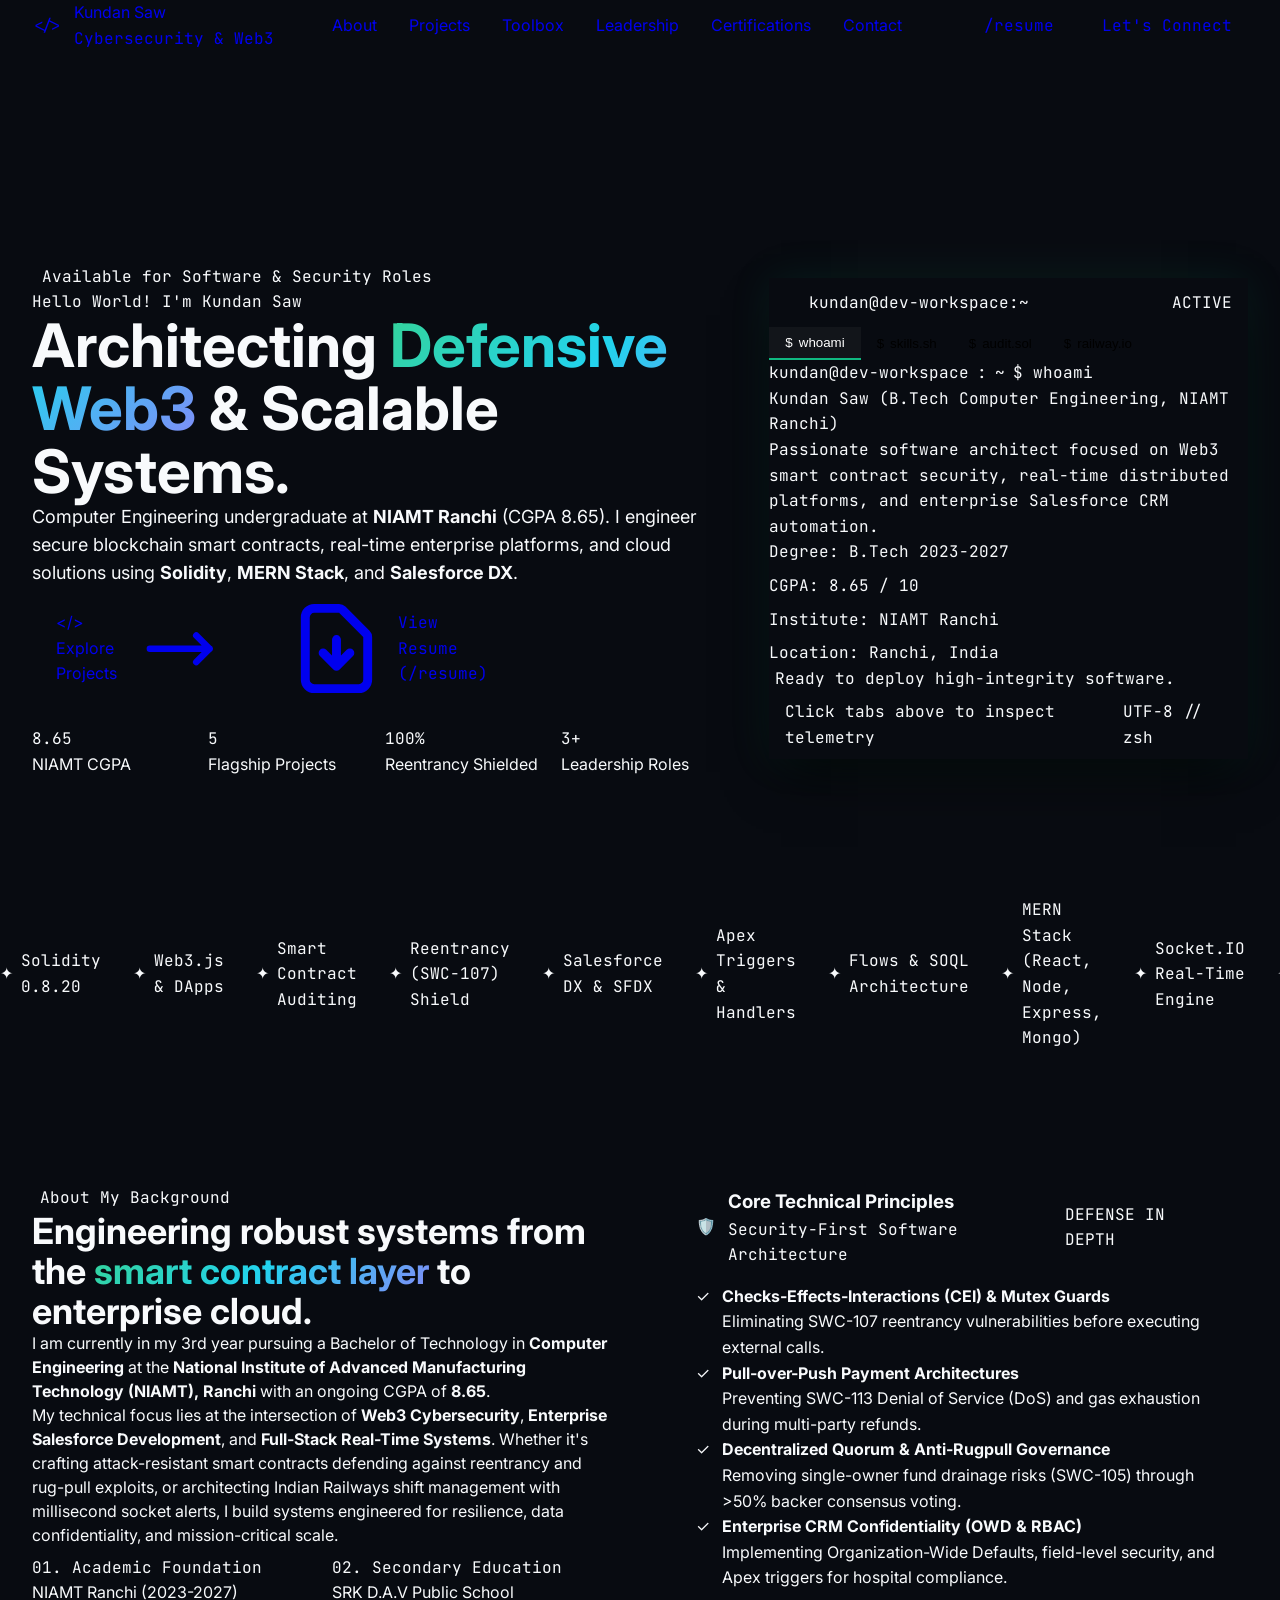
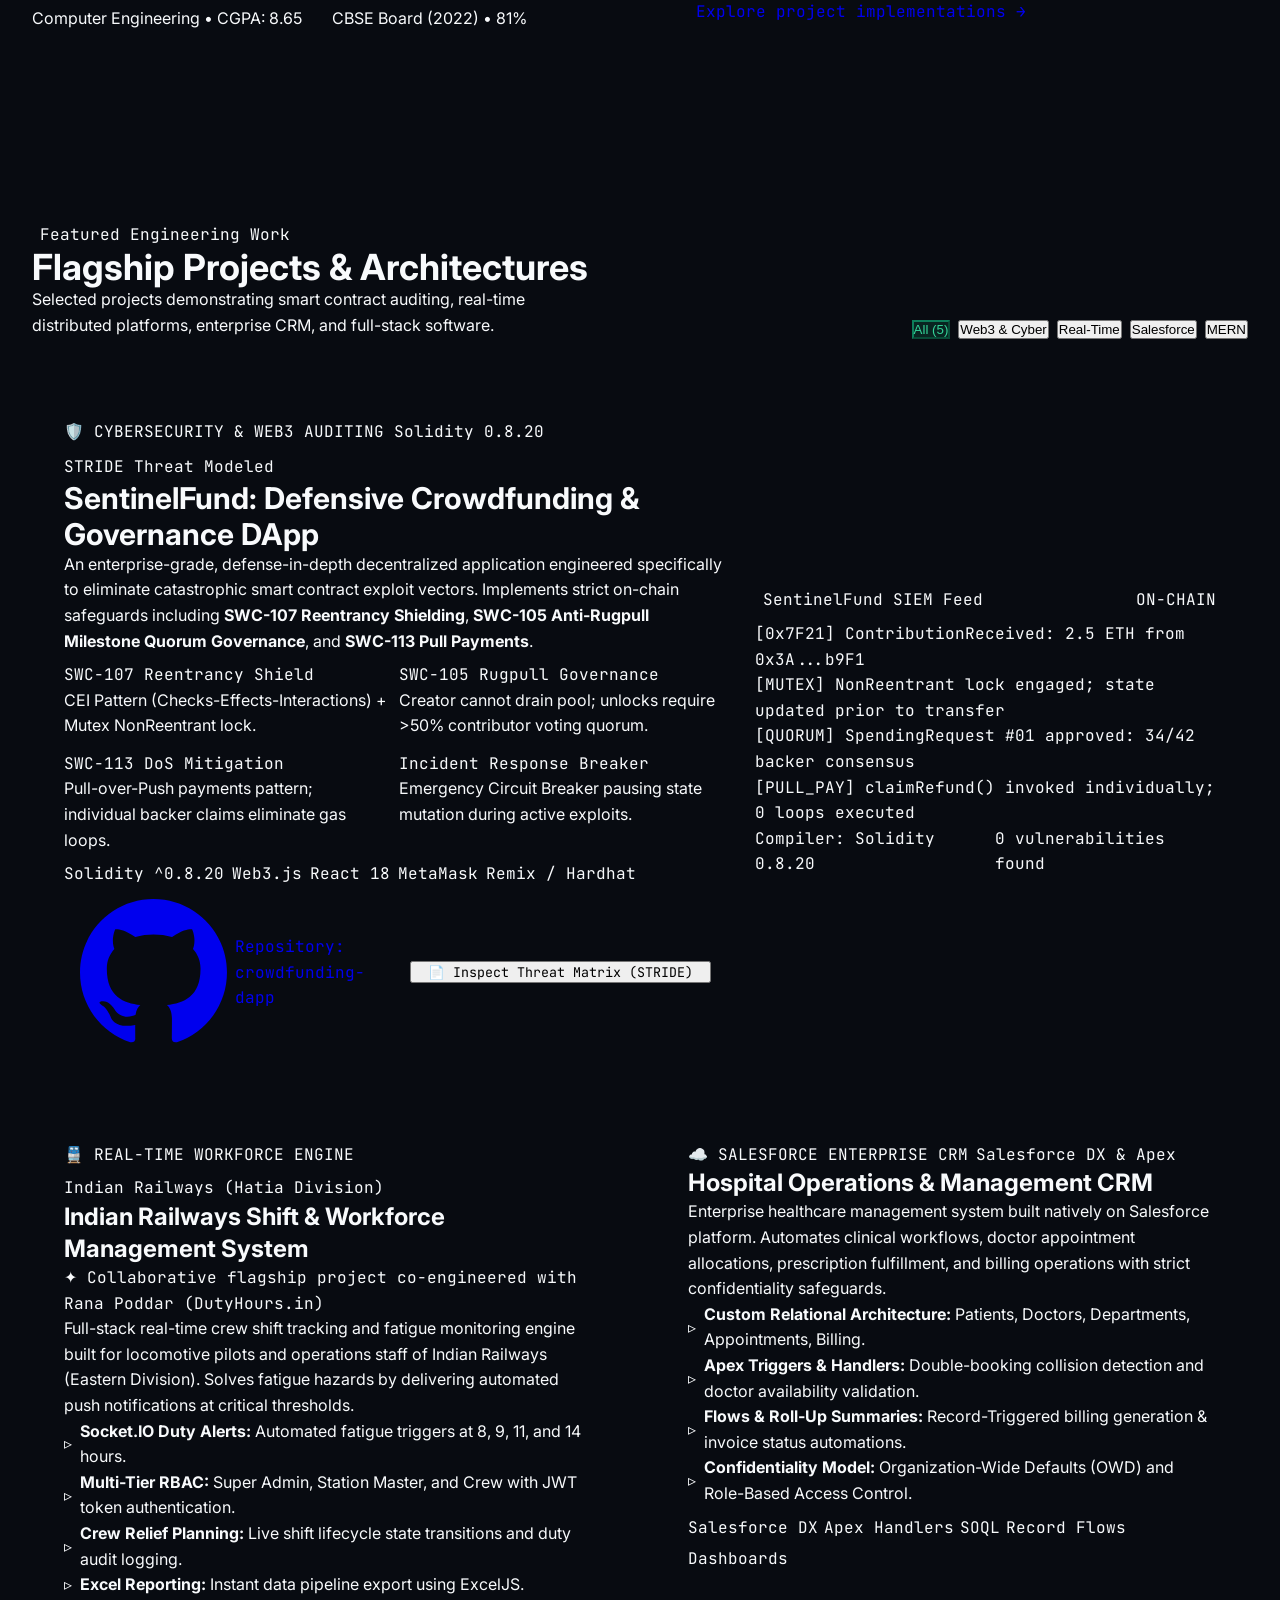
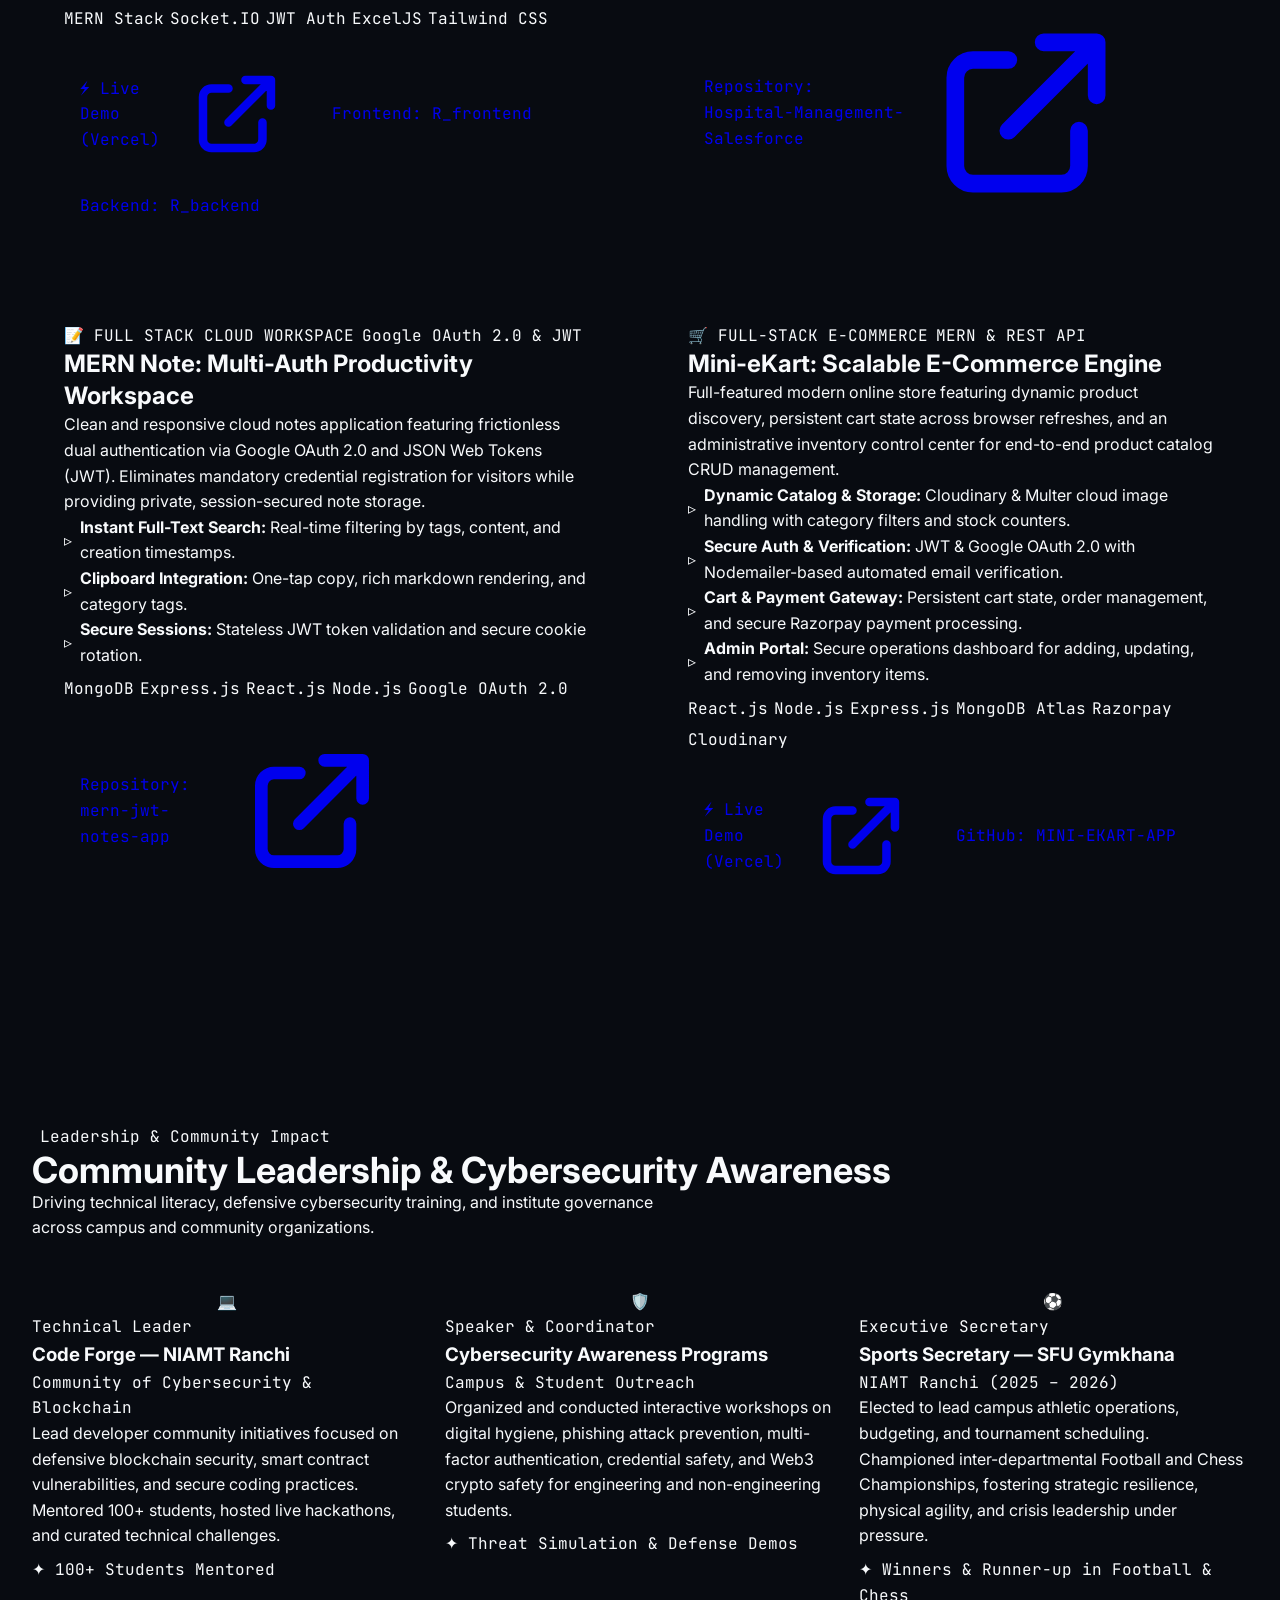
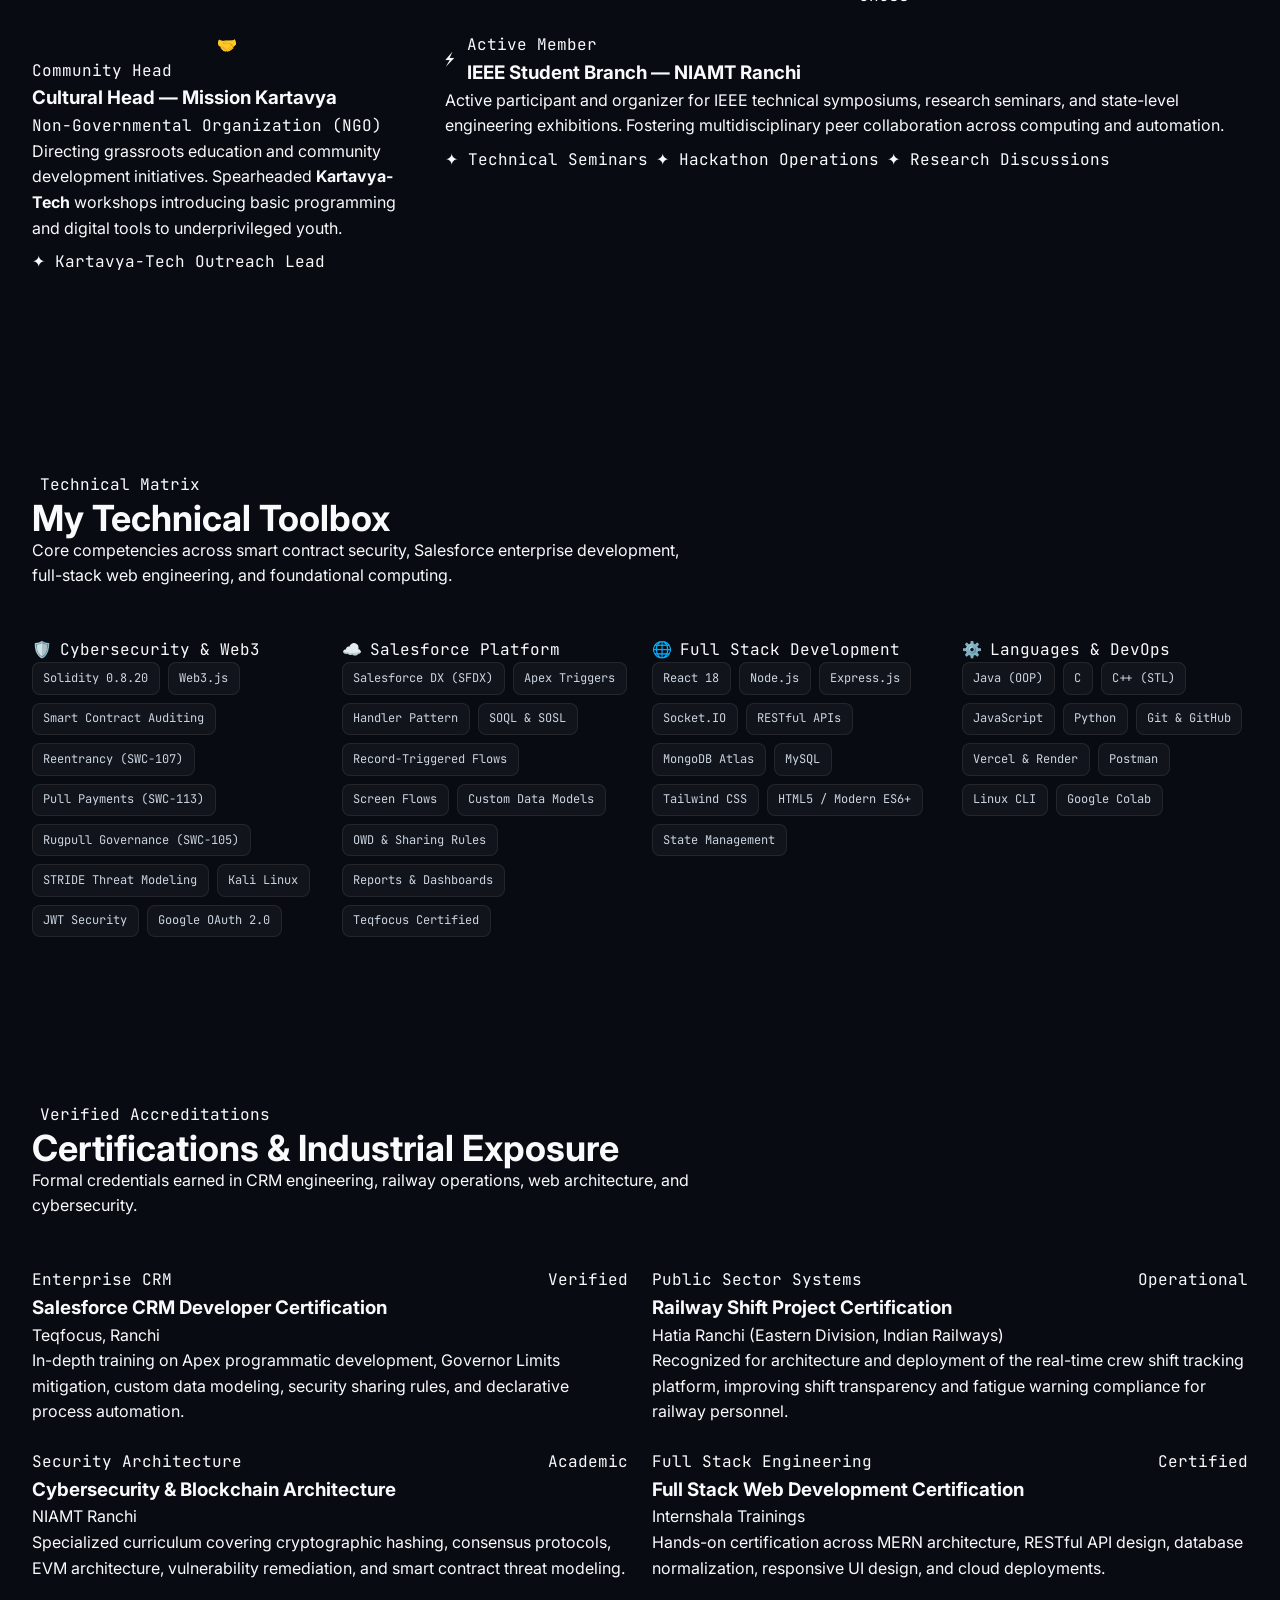
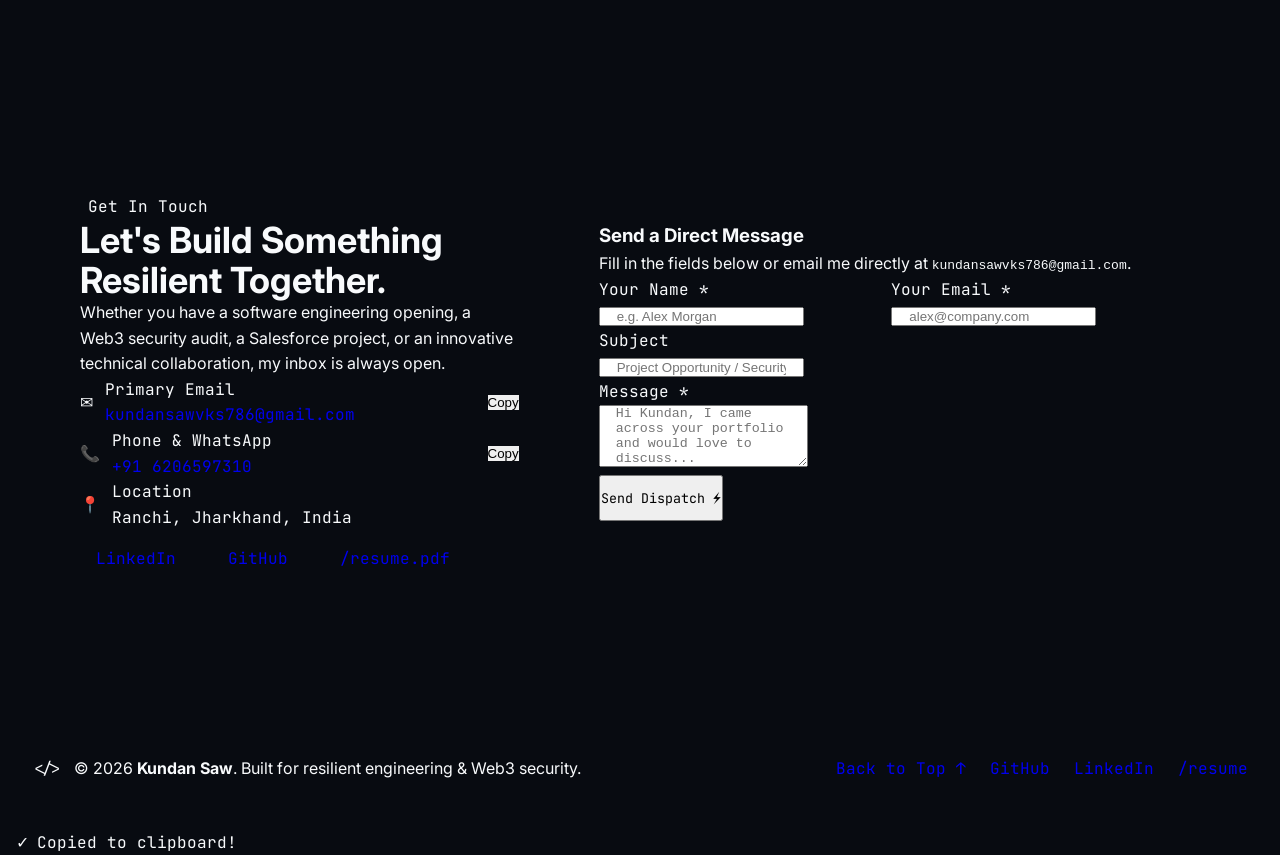
==== index.html @ 0ac5e965 "Initial commit: Kundan Saw Developer Portfolio with Web3, Salesforce, MERN, and CNAME for kundansaw." ====
<!DOCTYPE html>
<html lang="en" class="scroll-smooth">
<head>
  <meta charset="UTF-8">
  <meta name="viewport" content="width=device-width, initial-scale=1.0">
  <title>Kundan Saw | Cybersecurity & Web3 Developer • Full-Stack • Salesforce</title>
  
  <!-- SEO & LinkedIn OpenGraph Metadata -->
  <meta name="description" content="Portfolio of Kundan Saw: Computer Engineering student at NIAMT Ranchi, specializing in Web3 Smart Contract Security (SentinelFund), Real-Time Systems (Railway Shift Management), Salesforce CRM, and MERN Full Stack.">
  <meta name="keywords" content="Kundan Saw, Cybersecurity, Web3 Developer, Solidity, Smart Contract Audit, Salesforce Developer, Apex, MERN Stack, Railway Shift Management, NIAMT Ranchi">
  <meta name="author" content="Kundan Saw">
  
  <meta property="og:type" content="website">
  <meta property="og:url" content="https://kundansaw.me/">
  <link rel="canonical" href="https://kundansaw.me/">
  <meta property="og:title" content="Kundan Saw | Cybersecurity & Web3 Developer • Full-Stack • Salesforce">
  <meta property="og:description" content="Explore flagship projects: SentinelFund (Defensive Web3 Crowdfunding), Indian Railways Shift Management (DutyHours), and Salesforce Hospital Operations CRM.">
  <meta property="og:image" content="https://raw.githubusercontent.com/Kundan62065/Kundan62065/main/preview-banner.png">
  
  <meta name="twitter:card" content="summary_large_image">
  <meta name="twitter:title" content="Kundan Saw | Portfolio">
  <meta name="twitter:description" content="Full-Stack Developer, Cybersecurity Enthusiast, and Salesforce Platform Builder.">

  <!-- Favicon -->
  <link rel="icon" href="data:image/svg+xml,<svg xmlns=%22http://www.w3.org/2000/svg%22 viewBox=%220%22%20%22100%22%20%22100%22><text y=%22.9em%22 font-size=%2290%22>⚡</text></svg>">

  <!-- Google Fonts: Inter & JetBrains Mono -->
  <link rel="preconnect" href="https://fonts.googleapis.com">
  <link rel="preconnect" href="https://fonts.gstatic.com" crossorigin>
  <link href="https://fonts.googleapis.com/css2?family=Inter:wght@300;400;500;600;700;800&family=JetBrains+Mono:wght@400;500;600;700&display=swap" rel="stylesheet">

  <link rel="stylesheet" href="styles.css">
</head>
<body class="bg-[#080b11] text-slate-200 antialiased selection:bg-emerald-500/30 selection:text-emerald-300">

  <!-- Ambient Glow Gradients -->
  <div class="fixed inset-0 pointer-events-none z-0 overflow-hidden">
    <div class="absolute -top-40 -left-40 w-96 h-96 bg-emerald-600/15 rounded-full blur-3xl"></div>
    <div class="absolute top-1/3 -right-40 w-[30rem] h-[30rem] bg-indigo-600/10 rounded-full blur-3xl"></div>
    <div class="absolute -bottom-40 left-1/3 w-96 h-96 bg-cyan-600/10 rounded-full blur-3xl"></div>
  </div>

  <!-- Global Header Navigation -->
  <header class="fixed top-0 left-0 right-0 z-50 backdrop-blur-xl bg-[#080b11]/80 border-b border-white/5 transition-all duration-300" id="mainHeader">
    <div class="max-w-7xl mx-auto px-4 sm:px-6 lg:px-8 h-20 flex items-center justify-between">
      
      <!-- Logo -->
      <a href="#hero" class="group flex items-center gap-3">
        <span class="w-10 h-10 rounded-xl bg-gradient-to-br from-emerald-500/20 to-cyan-500/10 border border-emerald-500/30 flex items-center justify-center font-mono font-bold text-emerald-400 group-hover:border-emerald-400 group-hover:scale-105 transition-all">
          &lt;/&gt;
        </span>
        <div class="flex flex-col">
          <span class="font-bold text-lg tracking-tight text-white group-hover:text-emerald-400 transition-colors">
            Kundan Saw
          </span>
          <span class="font-mono text-[10px] text-emerald-400/80 tracking-wider uppercase">
            Cybersecurity & Web3
          </span>
        </div>
      </a>

      <!-- Desktop Navigation Links -->
      <nav class="hidden md:flex items-center gap-8 text-sm font-medium text-slate-300">
        <a href="#about" class="hover:text-emerald-400 transition-colors">About</a>
        <a href="#projects" class="hover:text-emerald-400 transition-colors">Projects</a>
        <a href="#skills" class="hover:text-emerald-400 transition-colors">Toolbox</a>
        <a href="#leadership" class="hover:text-emerald-400 transition-colors">Leadership</a>
        <a href="#experience" class="hover:text-emerald-400 transition-colors">Certifications</a>
        <a href="#contact" class="hover:text-emerald-400 transition-colors">Contact</a>
      </nav>

      <!-- Header Actions -->
      <div class="hidden md:flex items-center gap-4">
        <a href="resume.pdf" target="_blank" class="px-4 py-2 text-xs font-mono font-semibold rounded-lg border border-slate-700 bg-slate-900/60 hover:bg-slate-800 hover:border-slate-600 text-slate-200 flex items-center gap-2 transition-all">
          <svg class="w-4 h-4 text-emerald-400" fill="none" stroke="currentColor" viewBox="0 0 24 24">
            <path stroke-linecap="round" stroke-linejoin="round" stroke-width="2" d="M12 10v6m0 0l-3-3m3 3l3-3m2 8H7a2 2 0 01-2-2V5a2 2 0 012-2h5.586a1 1 0 01.707.293l5.414 5.414a1 1 0 01.293.707V19a2 2 0 01-2 2z"></path>
          </svg>
          /resume
        </a>
        <a href="#contact" class="px-4 py-2 text-xs font-semibold rounded-lg bg-gradient-to-r from-emerald-500 to-teal-500 hover:from-emerald-400 hover:to-teal-400 text-slate-950 font-mono tracking-wide shadow-lg shadow-emerald-500/20 transition-all hover:scale-105">
          Let's Connect
        </a>
      </div>

      <!-- Mobile Menu Button -->
      <button id="mobileMenuBtn" class="md:hidden p-2 rounded-lg bg-slate-900 border border-slate-800 text-slate-300 hover:text-white" aria-label="Toggle Navigation">
        <svg class="w-6 h-6" fill="none" stroke="currentColor" viewBox="0 0 24 24">
          <path stroke-linecap="round" stroke-linejoin="round" stroke-width="2" d="M4 6h16M4 12h16M4 18h16"></path>
        </svg>
      </button>

    </div>

    <!-- Mobile Drawer -->
    <div id="mobileDrawer" class="hidden md:hidden px-4 pt-2 pb-6 bg-[#0c101a] border-b border-white/10 space-y-3">
      <a href="#about" class="block py-2 text-sm text-slate-300 hover:text-emerald-400">About</a>
      <a href="#projects" class="block py-2 text-sm text-slate-300 hover:text-emerald-400">Projects</a>
      <a href="#skills" class="block py-2 text-sm text-slate-300 hover:text-emerald-400">Toolbox</a>
      <a href="#leadership" class="block py-2 text-sm text-slate-300 hover:text-emerald-400">Leadership & Awareness</a>
      <a href="#experience" class="block py-2 text-sm text-slate-300 hover:text-emerald-400">Certifications</a>
      <a href="#contact" class="block py-2 text-sm text-slate-300 hover:text-emerald-400">Contact</a>
      <div class="pt-4 flex flex-col gap-2">
        <a href="resume.pdf" target="_blank" class="w-full text-center py-2 text-xs font-mono font-semibold rounded-lg border border-slate-700 bg-slate-900 text-emerald-400">
          View /resume
        </a>
        <a href="#contact" class="w-full text-center py-2 text-xs font-semibold rounded-lg bg-emerald-500 text-slate-950">
          Let's Connect
        </a>
      </div>
    </div>
  </header>

  <main class="relative z-10 pt-28">

    <!-- HERO SECTION -->
    <section id="hero" class="max-w-7xl mx-auto px-4 sm:px-6 lg:px-8 py-16 lg:py-24">
      <div class="grid grid-cols-1 lg:grid-cols-12 gap-12 items-center">
        
        <!-- Left Content -->
        <div class="lg:col-span-7 space-y-6">
          
          <!-- Availability Badge -->
          <div class="inline-flex items-center gap-2.5 px-3.5 py-1.5 rounded-full bg-emerald-500/10 border border-emerald-500/20 text-emerald-400 text-xs font-mono tracking-wide">
            <span class="relative flex h-2 w-2">
              <span class="animate-ping absolute inline-flex h-full w-full rounded-full bg-emerald-400 opacity-75"></span>
              <span class="relative inline-flex rounded-full h-2 w-2 bg-emerald-500"></span>
            </span>
            Available for Software & Security Roles
          </div>

          <!-- Hero Headline -->
          <div class="space-y-2">
            <p class="font-mono text-sm sm:text-base text-slate-400">
              Hello World! I'm <span class="text-white font-semibold">Kundan Saw</span>
            </p>
            <h1 class="text-4xl sm:text-5xl lg:text-6xl font-extrabold tracking-tight text-white leading-tight">
              Architecting <span class="gradient-text">Defensive Web3</span> & Scalable Systems.
            </h1>
          </div>

          <!-- Bio Pitch -->
          <p class="text-base sm:text-lg text-slate-400 leading-relaxed max-w-2xl">
            Computer Engineering undergraduate at <strong class="text-slate-200">NIAMT Ranchi</strong> (CGPA 8.65). I engineer secure blockchain smart contracts, real-time enterprise platforms, and cloud solutions using <strong class="text-emerald-400">Solidity</strong>, <strong class="text-cyan-400">MERN Stack</strong>, and <strong class="text-indigo-400">Salesforce DX</strong>.
          </p>

          <!-- Primary CTA Buttons -->
          <div class="flex flex-wrap items-center gap-4 pt-2">
            <a href="#projects" class="px-6 py-3.5 rounded-xl bg-gradient-to-r from-emerald-500 via-teal-500 to-cyan-500 text-slate-950 font-bold text-sm tracking-wide shadow-lg shadow-emerald-500/25 hover:shadow-emerald-500/40 hover:scale-[1.02] transition-all flex items-center gap-2">
              <span>&lt;/&gt; Explore Projects</span>
              <svg class="w-4 h-4" fill="none" stroke="currentColor" viewBox="0 0 24 24"><path stroke-linecap="round" stroke-linejoin="round" stroke-width="2" d="M17 8l4 4m0 0l-4 4m4-4H3"></path></svg>
            </a>

            <a href="resume.pdf" target="_blank" class="px-6 py-3.5 rounded-xl border border-slate-700 bg-slate-900/80 hover:bg-slate-800 hover:border-slate-500 text-slate-200 font-mono text-sm tracking-wide transition-all flex items-center gap-2">
              <svg class="w-4 h-4 text-emerald-400" fill="none" stroke="currentColor" viewBox="0 0 24 24"><path stroke-linecap="round" stroke-linejoin="round" stroke-width="2" d="M12 10v6m0 0l-3-3m3 3l3-3m2 8H7a2 2 0 01-2-2V5a2 2 0 012-2h5.586a1 1 0 01.707.293l5.414 5.414a1 1 0 01.293.707V19a2 2 0 01-2 2z"></path></svg>
              View Resume (/resume)
            </a>

            <a href="https://github.com/Kundan62065" target="_blank" rel="noopener noreferrer" class="p-3.5 rounded-xl border border-slate-800 bg-slate-900/60 hover:border-slate-600 text-slate-300 hover:text-white transition-all" aria-label="GitHub Profile">
              <svg class="w-5 h-5 fill-current" viewBox="0 0 24 24"><path d="M12 0C5.37 0 0 5.37 0 12c0 5.31 3.435 9.795 8.205 11.385.6.105.825-.255.825-.57 0-.285-.015-1.23-.015-2.235-3.015.555-3.795-.735-4.035-1.41-.135-.345-.72-1.41-1.23-1.695-.42-.225-1.02-.78-.015-.795.945-.015 1.62.87 1.845 1.23 1.08 1.815 2.805 1.305 3.495.99.105-.78.42-1.305.765-1.605-2.67-.3-5.46-1.335-5.46-5.925 0-1.305.465-2.385 1.23-3.225-.12-.3-.54-1.53.12-3.18 0 0 1.005-.315 3.3 1.23.96-.27 1.98-.405 3-.405s2.04.135 3 .405c2.295-1.56 3.3-1.23 3.3-1.23.66 1.65.24 2.88.12 3.18.765.84 1.23 1.905 1.23 3.225 0 4.605-2.805 5.625-5.475 5.925.435.375.81 1.095.81 2.22 0 1.605-.015 2.895-.015 3.3 0 .315.225.69.825.57A12.02 12.02 0 0024 12c0-6.63-5.37-12-12-12z"/></svg>
            </a>

            <a href="https://www.linkedin.com/in/kundan-saw-35a604284/" target="_blank" rel="noopener noreferrer" class="p-3.5 rounded-xl border border-slate-800 bg-slate-900/60 hover:border-slate-600 text-slate-300 hover:text-white transition-all" aria-label="LinkedIn Profile">
              <svg class="w-5 h-5 fill-current" viewBox="0 0 24 24"><path d="M19 0h-14c-2.761 0-5 2.239-5 5v14c0 2.761 2.239 5 5 5h14c2.762 0 5-2.239 5-5v-14c0-2.761-2.238-5-5-5zm-11 19h-3v-11h3v11zm-1.5-12.268c-.966 0-1.75-.79-1.75-1.764s.784-1.764 1.75-1.764 1.75.79 1.75 1.764-.783 1.764-1.75 1.764zm13.5 12.268h-3v-5.604c0-3.368-4-3.113-4 0v5.604h-3v-11h3v1.765c1.396-2.586 7-2.777 7 2.476v6.759z"/></svg>
            </a>

            <a href="https://leetcode.com/u/Kundan_kumar-saw0/" target="_blank" rel="noopener noreferrer" class="p-3.5 rounded-xl border border-slate-800 bg-slate-900/60 hover:border-amber-500/50 text-slate-300 hover:text-amber-400 transition-all" aria-label="LeetCode Profile">
              <svg class="w-5 h-5 fill-current" viewBox="0 0 24 24"><path d="M13.483 0a1.374 1.374 0 0 0-.961.438L7.116 6.226l-3.854 4.126a5.266 5.266 0 0 0-1.209 2.104 5.35 5.35 0 0 0-.125.513 5.527 5.527 0 0 0 .062 2.362 5.83 5.83 0 0 0 .349 1.017 5.938 5.938 0 0 0 1.271 1.818l4.277 4.193.039.038c2.248 2.165 5.852 2.133 8.063-.074l2.396-2.392c.54-.54.54-1.414.003-1.955a1.378 1.378 0 0 0-1.951-.003l-2.396 2.392a3.021 3.021 0 0 1-4.205.038l-.02-.019-4.276-4.193c-.652-.64-.972-1.469-.948-2.263a2.68 2.68 0 0 1 .666-1.795l3.774-4.04 4.346-4.652c.546-.546.546-1.43 0-1.976A1.378 1.378 0 0 0 13.483 0zm-2.88 5.9a1.376 1.376 0 0 0-1.023.55L4.472 11.9a1.38 1.38 0 1 0 2.062 1.834l5.108-5.45a1.378 1.378 0 0 0-1.039-2.384z"/></svg>
            </a>
          </div>

          <!-- Quick Metric Stats -->
          <div class="grid grid-cols-2 sm:grid-cols-4 gap-4 pt-6 border-t border-white/5">
            <div class="p-3.5 rounded-xl bg-slate-900/40 border border-white/5">
              <div class="text-2xl font-bold font-mono text-emerald-400">8.65</div>
              <div class="text-xs text-slate-400 font-medium mt-0.5">NIAMT CGPA</div>
            </div>
            <div class="p-3.5 rounded-xl bg-slate-900/40 border border-white/5">
              <div class="text-2xl font-bold font-mono text-cyan-400">5</div>
              <div class="text-xs text-slate-400 font-medium mt-0.5">Flagship Projects</div>
            </div>
            <div class="p-3.5 rounded-xl bg-slate-900/40 border border-white/5">
              <div class="text-2xl font-bold font-mono text-indigo-400">100%</div>
              <div class="text-xs text-slate-400 font-medium mt-0.5">Reentrancy Shielded</div>
            </div>
            <div class="p-3.5 rounded-xl bg-slate-900/40 border border-white/5">
              <div class="text-2xl font-bold font-mono text-emerald-400">3+</div>
              <div class="text-xs text-slate-400 font-medium mt-0.5">Leadership Roles</div>
            </div>
          </div>

        </div>

        <!-- Right Terminal Window (Interactive CLI) -->
        <div class="lg:col-span-5">
          <div class="terminal-card rounded-2xl overflow-hidden border border-white/10 shadow-2xl bg-[#0b0f19]">
            
            <!-- Terminal Header -->
            <div class="bg-[#121726] px-4 py-3 border-b border-white/5 flex items-center justify-between">
              <div class="flex items-center gap-2">
                <span class="w-3 h-3 rounded-full bg-red-500/80 inline-block"></span>
                <span class="w-3 h-3 rounded-full bg-amber-500/80 inline-block"></span>
                <span class="w-3 h-3 rounded-full bg-emerald-500/80 inline-block"></span>
                <span class="ml-2 font-mono text-xs text-slate-400">kundan@dev-workspace:~</span>
              </div>
              <span class="font-mono text-[10px] text-emerald-400 bg-emerald-500/10 px-2 py-0.5 rounded border border-emerald-500/20">
                ACTIVE
              </span>
            </div>

            <!-- Terminal Tabs -->
            <div class="flex border-b border-white/5 bg-[#0e1320] text-xs font-mono">
              <button class="terminal-tab active px-4 py-2 text-slate-300 hover:text-white border-r border-white/5 flex items-center gap-1.5" data-tab="whoami">
                <span class="text-emerald-400">$</span> whoami
              </button>
              <button class="terminal-tab px-4 py-2 text-slate-400 hover:text-white border-r border-white/5 flex items-center gap-1.5" data-tab="skills">
                <span class="text-cyan-400">$</span> skills.sh
              </button>
              <button class="terminal-tab px-4 py-2 text-slate-400 hover:text-white border-r border-white/5 flex items-center gap-1.5" data-tab="audit">
                <span class="text-indigo-400">$</span> audit.sol
              </button>
              <button class="terminal-tab px-4 py-2 text-slate-400 hover:text-white flex items-center gap-1.5" data-tab="railway">
                <span class="text-amber-400">$</span> railway.io
              </button>
            </div>

            <!-- Terminal Screen Content -->
            <div class="p-5 font-mono text-xs sm:text-sm text-slate-300 min-h-[290px] overflow-y-auto" id="terminalScreen">
              <!-- Content dynamically switched by JS, default shown: whoami -->
              <div class="space-y-3">
                <div class="flex items-center gap-2 text-slate-400">
                  <span class="text-emerald-400">kundan@dev-workspace</span>:<span class="text-cyan-400">~</span>$ whoami
                </div>
                <div class="text-emerald-300 font-semibold">
                  Kundan Saw (B.Tech Computer Engineering, NIAMT Ranchi)
                </div>
                <p class="text-slate-400 leading-relaxed text-xs">
                  Passionate software architect focused on Web3 smart contract security, real-time distributed platforms, and enterprise Salesforce CRM automation.
                </p>
                <div class="grid grid-cols-2 gap-2 text-xs pt-1 border-t border-white/5">
                  <div><span class="text-slate-500">Degree:</span> B.Tech 2023-2027</div>
                  <div><span class="text-slate-500">CGPA:</span> 8.65 / 10</div>
                  <div><span class="text-slate-500">Institute:</span> NIAMT Ranchi</div>
                  <div><span class="text-slate-500">Location:</span> Ranchi, India</div>
                </div>
                <div class="text-xs text-cyan-400/90 pt-1 flex items-center gap-1.5">
                  <span class="inline-block w-1.5 h-1.5 rounded-full bg-cyan-400 animate-pulse"></span>
                  Ready to deploy high-integrity software.
                </div>
              </div>
            </div>

            <!-- Terminal Footer -->
            <div class="bg-[#0e1320] px-4 py-2 border-t border-white/5 flex items-center justify-between text-[11px] font-mono text-slate-500">
              <span>Click tabs above to inspect telemetry</span>
              <span class="text-emerald-400">UTF-8 // zsh</span>
            </div>

          </div>
        </div>

      </div>
    </section>

    <!-- SKILL MARQUEE TICKER -->
    <section class="py-6 border-y border-white/5 bg-[#090d16] overflow-hidden">
      <div class="flex whitespace-nowrap animate-marquee gap-8 text-xs font-mono text-slate-400">
        <span class="flex items-center gap-2"><span class="text-emerald-400">✦</span> Solidity 0.8.20</span>
        <span class="flex items-center gap-2"><span class="text-cyan-400">✦</span> Web3.js & DApps</span>
        <span class="flex items-center gap-2"><span class="text-indigo-400">✦</span> Smart Contract Auditing</span>
        <span class="flex items-center gap-2"><span class="text-emerald-400">✦</span> Reentrancy (SWC-107) Shield</span>
        <span class="flex items-center gap-2"><span class="text-cyan-400">✦</span> Salesforce DX & SFDX</span>
        <span class="flex items-center gap-2"><span class="text-indigo-400">✦</span> Apex Triggers & Handlers</span>
        <span class="flex items-center gap-2"><span class="text-emerald-400">✦</span> Flows & SOQL Architecture</span>
        <span class="flex items-center gap-2"><span class="text-cyan-400">✦</span> MERN Stack (React, Node, Express, Mongo)</span>
        <span class="flex items-center gap-2"><span class="text-indigo-400">✦</span> Socket.IO Real-Time Engine</span>
        <span class="flex items-center gap-2"><span class="text-emerald-400">✦</span> Java, C, C++ Fundamentals</span>
        <span class="flex items-center gap-2"><span class="text-cyan-400">✦</span> Kali Linux & Cybersecurity</span>
        <span class="flex items-center gap-2"><span class="text-indigo-400">✦</span> JWT & Google OAuth 2.0</span>
        <span class="flex items-center gap-2"><span class="text-emerald-400">✦</span> STRIDE Threat Modeling</span>
      </div>
    </section>

    <!-- ABOUT SECTION -->
    <section id="about" class="max-w-7xl mx-auto px-4 sm:px-6 lg:px-8 py-20">
      <div class="grid grid-cols-1 lg:grid-cols-12 gap-12 items-center">
        
        <div class="lg:col-span-6 space-y-6">
          <div class="inline-flex items-center gap-2 font-mono text-xs text-emerald-400 uppercase tracking-widest">
            <span class="w-6 h-px bg-emerald-400"></span>
            About My Background
          </div>
          <h2 class="text-3xl sm:text-4xl font-bold text-white tracking-tight">
            Engineering robust systems from the <span class="gradient-text">smart contract layer</span> to enterprise cloud.
          </h2>
          <p class="text-slate-400 leading-relaxed text-sm sm:text-base">
            I am currently in my 3rd year pursuing a Bachelor of Technology in <strong>Computer Engineering</strong> at the <strong>National Institute of Advanced Manufacturing Technology (NIAMT), Ranchi</strong> with an ongoing CGPA of <strong>8.65</strong>.
          </p>
          <p class="text-slate-400 leading-relaxed text-sm sm:text-base">
            My technical focus lies at the intersection of <strong>Web3 Cybersecurity</strong>, <strong>Enterprise Salesforce Development</strong>, and <strong>Full-Stack Real-Time Systems</strong>. Whether it's crafting attack-resistant smart contracts defending against reentrancy and rug-pull exploits, or architecting Indian Railways shift management with millisecond socket alerts, I build systems engineered for resilience, data confidentiality, and mission-critical scale.
          </p>

          <div class="grid grid-cols-1 sm:grid-cols-2 gap-4 pt-2">
            <div class="p-4 rounded-xl bg-slate-900/50 border border-white/5 space-y-1">
              <div class="font-mono text-xs text-emerald-400">01. Academic Foundation</div>
              <div class="font-semibold text-white text-sm">NIAMT Ranchi (2023-2027)</div>
              <div class="text-xs text-slate-400">Computer Engineering • CGPA: 8.65</div>
            </div>
            <div class="p-4 rounded-xl bg-slate-900/50 border border-white/5 space-y-1">
              <div class="font-mono text-xs text-cyan-400">02. Secondary Education</div>
              <div class="font-semibold text-white text-sm">SRK D.A.V Public School</div>
              <div class="text-xs text-slate-400">CBSE Board (2022) • 81%</div>
            </div>
          </div>
        </div>

        <!-- Right Side: Tactical Security Highlights Card -->
        <div class="lg:col-span-6">
          <div class="p-6 sm:p-8 rounded-2xl bg-gradient-to-br from-[#0e1424] to-[#090d18] border border-white/10 space-y-6 shadow-xl">
            <div class="flex items-center justify-between border-b border-white/5 pb-4">
              <div class="flex items-center gap-3">
                <div class="w-10 h-10 rounded-xl bg-emerald-500/10 border border-emerald-500/30 flex items-center justify-center text-emerald-400 font-mono">
                  🛡️
                </div>
                <div>
                  <h3 class="font-bold text-white text-base">Core Technical Principles</h3>
                  <p class="text-xs text-slate-400 font-mono">Security-First Software Architecture</p>
                </div>
              </div>
              <span class="text-[10px] font-mono px-2 py-1 rounded bg-slate-800 text-slate-300">DEFENSE IN DEPTH</span>
            </div>

            <div class="space-y-4">
              <div class="flex items-start gap-3">
                <span class="w-5 h-5 rounded-full bg-emerald-500/20 text-emerald-400 flex items-center justify-center text-xs mt-0.5 shrink-0">✓</span>
                <div>
                  <h4 class="text-sm font-semibold text-white">Checks-Effects-Interactions (CEI) & Mutex Guards</h4>
                  <p class="text-xs text-slate-400 mt-0.5">Eliminating SWC-107 reentrancy vulnerabilities before executing external calls.</p>
                </div>
              </div>

              <div class="flex items-start gap-3">
                <span class="w-5 h-5 rounded-full bg-cyan-500/20 text-cyan-400 flex items-center justify-center text-xs mt-0.5 shrink-0">✓</span>
                <div>
                  <h4 class="text-sm font-semibold text-white">Pull-over-Push Payment Architectures</h4>
                  <p class="text-xs text-slate-400 mt-0.5">Preventing SWC-113 Denial of Service (DoS) and gas exhaustion during multi-party refunds.</p>
                </div>
              </div>

              <div class="flex items-start gap-3">
                <span class="w-5 h-5 rounded-full bg-indigo-500/20 text-indigo-400 flex items-center justify-center text-xs mt-0.5 shrink-0">✓</span>
                <div>
                  <h4 class="text-sm font-semibold text-white">Decentralized Quorum & Anti-Rugpull Governance</h4>
                  <p class="text-xs text-slate-400 mt-0.5">Removing single-owner fund drainage risks (SWC-105) through >50% backer consensus voting.</p>
                </div>
              </div>

              <div class="flex items-start gap-3">
                <span class="w-5 h-5 rounded-full bg-amber-500/20 text-amber-400 flex items-center justify-center text-xs mt-0.5 shrink-0">✓</span>
                <div>
                  <h4 class="text-sm font-semibold text-white">Enterprise CRM Confidentiality (OWD & RBAC)</h4>
                  <p class="text-xs text-slate-400 mt-0.5">Implementing Organization-Wide Defaults, field-level security, and Apex triggers for hospital compliance.</p>
                </div>
              </div>
            </div>

            <div class="pt-2">
              <a href="#projects" class="text-xs font-mono text-emerald-400 hover:text-emerald-300 flex items-center gap-1">
                Explore project implementations →
              </a>
            </div>
          </div>
        </div>

      </div>
    </section>

    <!-- FEATURED PROJECTS SHOWCASE -->
    <section id="projects" class="max-w-7xl mx-auto px-4 sm:px-6 lg:px-8 py-20">
      
      <!-- Section Header -->
      <div class="flex flex-col md:flex-row md:items-end justify-between gap-4 mb-12">
        <div class="space-y-2">
          <div class="inline-flex items-center gap-2 font-mono text-xs text-emerald-400 uppercase tracking-widest">
            <span class="w-6 h-px bg-emerald-400"></span>
            Featured Engineering Work
          </div>
          <h2 class="text-3xl sm:text-4xl font-bold text-white tracking-tight">
            Flagship Projects & Architectures
          </h2>
          <p class="text-slate-400 text-sm max-w-xl">
            Selected projects demonstrating smart contract auditing, real-time distributed platforms, enterprise CRM, and full-stack software.
          </p>
        </div>

        <!-- Filter Tabs -->
        <div class="flex flex-wrap items-center gap-2 font-mono text-xs" id="projectFilter">
          <button class="filter-btn active px-3.5 py-1.5 rounded-lg border border-emerald-500/40 bg-emerald-500/10 text-emerald-300" data-filter="all">All (5)</button>
          <button class="filter-btn px-3.5 py-1.5 rounded-lg border border-white/5 bg-slate-900/60 text-slate-400 hover:text-white" data-filter="web3">Web3 & Cyber</button>
          <button class="filter-btn px-3.5 py-1.5 rounded-lg border border-white/5 bg-slate-900/60 text-slate-400 hover:text-white" data-filter="realtime">Real-Time</button>
          <button class="filter-btn px-3.5 py-1.5 rounded-lg border border-white/5 bg-slate-900/60 text-slate-400 hover:text-white" data-filter="salesforce">Salesforce</button>
          <button class="filter-btn px-3.5 py-1.5 rounded-lg border border-white/5 bg-slate-900/60 text-slate-400 hover:text-white" data-filter="mern">MERN</button>
        </div>
      </div>

      <!-- Projects Grid -->
      <div class="grid grid-cols-1 lg:grid-cols-12 gap-8">

        <!-- 1. SENTINEL FUND (CYBERSECURITY & WEB3 DAPP) -->
        <div class="project-card lg:col-span-12 p-6 sm:p-8 rounded-2xl bg-gradient-to-br from-[#0c1322] via-[#090f1a] to-[#070b14] border border-emerald-500/30 hover:border-emerald-400/50 shadow-2xl transition-all" data-category="web3">
          <div class="grid grid-cols-1 lg:grid-cols-12 gap-8 items-center">
            
            <div class="lg:col-span-7 space-y-4">
              <div class="flex flex-wrap items-center gap-2.5">
                <span class="px-2.5 py-1 rounded-md bg-emerald-500/15 text-emerald-400 border border-emerald-500/30 font-mono text-xs font-semibold">
                  🛡️ CYBERSECURITY & WEB3 AUDITING
                </span>
                <span class="px-2.5 py-1 rounded-md bg-cyan-500/15 text-cyan-400 border border-cyan-500/30 font-mono text-xs">
                  Solidity 0.8.20
                </span>
                <span class="px-2.5 py-1 rounded-md bg-slate-800 text-slate-300 font-mono text-xs">
                  STRIDE Threat Modeled
                </span>
              </div>

              <h3 class="text-2xl sm:text-3xl font-extrabold text-white tracking-tight">
                SentinelFund: Defensive Crowdfunding & Governance DApp
              </h3>

              <p class="text-slate-300 text-sm leading-relaxed">
                An enterprise-grade, defense-in-depth decentralized application engineered specifically to eliminate catastrophic smart contract exploit vectors. Implements strict on-chain safeguards including <strong>SWC-107 Reentrancy Shielding</strong>, <strong>SWC-105 Anti-Rugpull Milestone Quorum Governance</strong>, and <strong>SWC-113 Pull Payments</strong>.
              </p>

              <!-- Defense Specs Grid -->
              <div class="grid grid-cols-1 sm:grid-cols-2 gap-3 pt-2">
                <div class="p-3 rounded-xl bg-slate-900/70 border border-white/5 space-y-1">
                  <div class="font-mono text-[11px] text-emerald-400 font-semibold">SWC-107 Reentrancy Shield</div>
                  <div class="text-xs text-slate-300">CEI Pattern (Checks-Effects-Interactions) + Mutex NonReentrant lock.</div>
                </div>
                <div class="p-3 rounded-xl bg-slate-900/70 border border-white/5 space-y-1">
                  <div class="font-mono text-[11px] text-cyan-400 font-semibold">SWC-105 Rugpull Governance</div>
                  <div class="text-xs text-slate-300">Creator cannot drain pool; unlocks require >50% contributor voting quorum.</div>
                </div>
                <div class="p-3 rounded-xl bg-slate-900/70 border border-white/5 space-y-1">
                  <div class="font-mono text-[11px] text-indigo-400 font-semibold">SWC-113 DoS Mitigation</div>
                  <div class="text-xs text-slate-300">Pull-over-Push payments pattern; individual backer claims eliminate gas loops.</div>
                </div>
                <div class="p-3 rounded-xl bg-slate-900/70 border border-white/5 space-y-1">
                  <div class="font-mono text-[11px] text-amber-400 font-semibold">Incident Response Breaker</div>
                  <div class="text-xs text-slate-300">Emergency Circuit Breaker pausing state mutation during active exploits.</div>
                </div>
              </div>

              <!-- Tech Stack Badges -->
              <div class="flex flex-wrap gap-2 pt-2 text-xs font-mono text-slate-400">
                <span class="px-2 py-0.5 rounded bg-slate-800/80">Solidity ^0.8.20</span>
                <span class="px-2 py-0.5 rounded bg-slate-800/80">Web3.js</span>
                <span class="px-2 py-0.5 rounded bg-slate-800/80">React 18</span>
                <span class="px-2 py-0.5 rounded bg-slate-800/80">MetaMask</span>
                <span class="px-2 py-0.5 rounded bg-slate-800/80">Remix / Hardhat</span>
              </div>

              <!-- Links -->
              <div class="flex flex-wrap items-center gap-4 pt-3">
                <a href="https://github.com/Kundan62065/crowdfunding-dapp" target="_blank" rel="noopener noreferrer" class="px-4 py-2.5 rounded-xl bg-emerald-500 hover:bg-emerald-400 text-slate-950 font-bold font-mono text-xs flex items-center gap-2 shadow-lg shadow-emerald-500/20 transition-all">
                  <svg class="w-4 h-4" fill="currentColor" viewBox="0 0 24 24"><path d="M12 0C5.37 0 0 5.37 0 12c0 5.31 3.435 9.795 8.205 11.385.6.105.825-.255.825-.57 0-.285-.015-1.23-.015-2.235-3.015.555-3.795-.735-4.035-1.41-.135-.345-.72-1.41-1.23-1.695-.42-.225-1.02-.78-.015-.795.945-.015 1.62.87 1.845 1.23 1.08 1.815 2.805 1.305 3.495.99.105-.78.42-1.305.765-1.605-2.67-.3-5.46-1.335-5.46-5.925 0-1.305.465-2.385 1.23-3.225-.12-.3-.54-1.53.12-3.18 0 0 1.005-.315 3.3 1.23.96-.27 1.98-.405 3-.405s2.04.135 3 .405c2.295-1.56 3.3-1.23 3.3-1.23.66 1.65.24 2.88.12 3.18.765.84 1.23 1.905 1.23 3.225 0 4.605-2.805 5.625-5.475 5.925.435.375.81 1.095.81 2.22 0 1.605-.015 2.895-.015 3.3 0 .315.225.69.825.57A12.02 12.02 0 0024 12c0-6.63-5.37-12-12-12z"/></svg>
                  Repository: crowdfunding-dapp
                </a>

                <button class="open-audit-modal px-4 py-2.5 rounded-xl border border-slate-700 bg-slate-900/80 hover:bg-slate-800 text-slate-200 font-mono text-xs flex items-center gap-2 transition-all">
                  <span>📄 Inspect Threat Matrix (STRIDE)</span>
                </button>
              </div>

            </div>

            <!-- Sentinel SIEM Feed Visualizer -->
            <div class="lg:col-span-5">
              <div class="rounded-xl border border-white/10 bg-[#070a12] p-4 font-mono text-xs space-y-3">
                <div class="flex items-center justify-between border-b border-white/5 pb-2 text-slate-400">
                  <div class="flex items-center gap-2">
                    <span class="w-2 h-2 rounded-full bg-emerald-400 animate-ping"></span>
                    <span class="text-white font-semibold text-[11px]">SentinelFund SIEM Feed</span>
                  </div>
                  <span class="text-[10px] text-emerald-400 bg-emerald-500/10 px-1.5 py-0.5 rounded">ON-CHAIN</span>
                </div>

                <div class="space-y-2 text-[11px] text-slate-300">
                  <div class="p-2 rounded bg-slate-900/60 border border-white/5">
                    <span class="text-emerald-400">[0x7F21]</span> ContributionReceived: 2.5 ETH from 0x3A...b9F1
                  </div>
                  <div class="p-2 rounded bg-slate-900/60 border border-white/5">
                    <span class="text-cyan-400">[MUTEX]</span> NonReentrant lock engaged; state updated prior to transfer
                  </div>
                  <div class="p-2 rounded bg-slate-900/60 border border-white/5">
                    <span class="text-indigo-400">[QUORUM]</span> SpendingRequest #01 approved: 34/42 backer consensus
                  </div>
                  <div class="p-2 rounded bg-slate-900/60 border border-white/5">
                    <span class="text-amber-400">[PULL_PAY]</span> claimRefund() invoked individually; 0 loops executed
                  </div>
                </div>

                <div class="pt-1 text-[10px] text-slate-500 flex items-center justify-between">
                  <span>Compiler: Solidity 0.8.20</span>
                  <span class="text-emerald-400">0 vulnerabilities found</span>
                </div>
              </div>
            </div>

          </div>
        </div>

        <!-- 2. INDIAN RAILWAYS SHIFT & WORKFORCE MANAGEMENT SYSTEM -->
        <div class="project-card lg:col-span-6 p-6 sm:p-8 rounded-2xl bg-[#0c101c] border border-white/10 hover:border-cyan-500/40 shadow-xl transition-all flex flex-col justify-between" data-category="realtime">
          <div class="space-y-4">
            
            <div class="flex flex-wrap items-center gap-2">
              <span class="px-2.5 py-1 rounded-md bg-cyan-500/15 text-cyan-400 border border-cyan-500/30 font-mono text-xs font-semibold">
                🚆 REAL-TIME WORKFORCE ENGINE
              </span>
              <span class="px-2 py-0.5 rounded bg-slate-800 text-slate-400 font-mono text-[11px]">
                Indian Railways (Hatia Division)
              </span>
            </div>

            <h3 class="text-xl sm:text-2xl font-bold text-white tracking-tight">
              Indian Railways Shift & Workforce Management System
            </h3>

            <p class="text-xs text-emerald-400 font-mono">
              ✦ Collaborative flagship project co-engineered with Rana Poddar (DutyHours.in)
            </p>

            <p class="text-slate-300 text-sm leading-relaxed">
              Full-stack real-time crew shift tracking and fatigue monitoring engine built for locomotive pilots and operations staff of Indian Railways (Eastern Division). Solves fatigue hazards by delivering automated push notifications at critical thresholds.
            </p>

            <ul class="space-y-2 text-xs text-slate-400">
              <li class="flex items-center gap-2">
                <span class="text-cyan-400">▹</span>
                <span><strong>Socket.IO Duty Alerts:</strong> Automated fatigue triggers at 8, 9, 11, and 14 hours.</span>
              </li>
              <li class="flex items-center gap-2">
                <span class="text-cyan-400">▹</span>
                <span><strong>Multi-Tier RBAC:</strong> Super Admin, Station Master, and Crew with JWT token authentication.</span>
              </li>
              <li class="flex items-center gap-2">
                <span class="text-cyan-400">▹</span>
                <span><strong>Crew Relief Planning:</strong> Live shift lifecycle state transitions and duty audit logging.</span>
              </li>
              <li class="flex items-center gap-2">
                <span class="text-cyan-400">▹</span>
                <span><strong>Excel Reporting:</strong> Instant data pipeline export using ExcelJS.</span>
              </li>
            </ul>

            <div class="flex flex-wrap gap-1.5 pt-2 text-xs font-mono text-slate-400">
              <span class="px-2 py-0.5 rounded bg-slate-800/80">MERN Stack</span>
              <span class="px-2 py-0.5 rounded bg-slate-800/80">Socket.IO</span>
              <span class="px-2 py-0.5 rounded bg-slate-800/80">JWT Auth</span>
              <span class="px-2 py-0.5 rounded bg-slate-800/80">ExcelJS</span>
              <span class="px-2 py-0.5 rounded bg-slate-800/80">Tailwind CSS</span>
            </div>
          </div>

          <div class="pt-6 flex flex-wrap items-center gap-3">
            <a href="https://liver-frontend-eight.vercel.app/" target="_blank" rel="noopener noreferrer" class="px-4 py-2 rounded-xl bg-cyan-500 hover:bg-cyan-400 text-slate-950 font-bold font-mono text-xs flex items-center gap-2 shadow-lg shadow-cyan-500/20 transition-all">
              <span>⚡ Live Demo (Vercel)</span>
              <svg class="w-3.5 h-3.5" fill="none" stroke="currentColor" viewBox="0 0 24 24"><path stroke-linecap="round" stroke-linejoin="round" stroke-width="2" d="M10 6H6a2 2 0 00-2 2v10a2 2 0 002 2h10a2 2 0 002-2v-4M14 4h6m0 0v6m0-6L10 14"></path></svg>
            </a>
            <a href="https://github.com/Kundan62065/R_frontend" target="_blank" rel="noopener noreferrer" class="px-4 py-2 rounded-xl border border-slate-700 bg-slate-900 text-slate-300 font-mono text-xs hover:text-white transition-all">
              Frontend: R_frontend
            </a>
            <a href="https://github.com/Kundan62065/R_backend" target="_blank" rel="noopener noreferrer" class="px-4 py-2 rounded-xl border border-slate-700 bg-slate-900 text-slate-300 font-mono text-xs hover:text-white transition-all">
              Backend: R_backend
            </a>
          </div>
        </div>

        <!-- 3. SALESFORCE HOSPITAL OPERATIONS & MANAGEMENT CRM -->
        <div class="project-card lg:col-span-6 p-6 sm:p-8 rounded-2xl bg-[#0c101c] border border-white/10 hover:border-indigo-500/40 shadow-xl transition-all flex flex-col justify-between" data-category="salesforce">
          <div class="space-y-4">
            
            <div class="flex flex-wrap items-center gap-2">
              <span class="px-2.5 py-1 rounded-md bg-indigo-500/15 text-indigo-400 border border-indigo-500/30 font-mono text-xs font-semibold">
                ☁️ SALESFORCE ENTERPRISE CRM
              </span>
              <span class="px-2 py-0.5 rounded bg-slate-800 text-slate-400 font-mono text-[11px]">
                Salesforce DX & Apex
              </span>
            </div>

            <h3 class="text-xl sm:text-2xl font-bold text-white tracking-tight">
              Hospital Operations & Management CRM
            </h3>

            <p class="text-slate-300 text-sm leading-relaxed">
              Enterprise healthcare management system built natively on Salesforce platform. Automates clinical workflows, doctor appointment allocations, prescription fulfillment, and billing operations with strict confidentiality safeguards.
            </p>

            <ul class="space-y-2 text-xs text-slate-400">
              <li class="flex items-center gap-2">
                <span class="text-indigo-400">▹</span>
                <span><strong>Custom Relational Architecture:</strong> Patients, Doctors, Departments, Appointments, Billing.</span>
              </li>
              <li class="flex items-center gap-2">
                <span class="text-indigo-400">▹</span>
                <span><strong>Apex Triggers & Handlers:</strong> Double-booking collision detection and doctor availability validation.</span>
              </li>
              <li class="flex items-center gap-2">
                <span class="text-indigo-400">▹</span>
                <span><strong>Flows & Roll-Up Summaries:</strong> Record-Triggered billing generation & invoice status automations.</span>
              </li>
              <li class="flex items-center gap-2">
                <span class="text-indigo-400">▹</span>
                <span><strong>Confidentiality Model:</strong> Organization-Wide Defaults (OWD) and Role-Based Access Control.</span>
              </li>
            </ul>

            <div class="flex flex-wrap gap-1.5 pt-2 text-xs font-mono text-slate-400">
              <span class="px-2 py-0.5 rounded bg-slate-800/80">Salesforce DX</span>
              <span class="px-2 py-0.5 rounded bg-slate-800/80">Apex Handlers</span>
              <span class="px-2 py-0.5 rounded bg-slate-800/80">SOQL</span>
              <span class="px-2 py-0.5 rounded bg-slate-800/80">Record Flows</span>
              <span class="px-2 py-0.5 rounded bg-slate-800/80">Dashboards</span>
            </div>
          </div>

          <div class="pt-6">
            <a href="https://github.com/Kundan62065/Hospital-Management-Salesforce" target="_blank" rel="noopener noreferrer" class="px-4 py-2 rounded-xl bg-indigo-500 hover:bg-indigo-400 text-white font-bold font-mono text-xs inline-flex items-center gap-2 transition-all">
              <span>Repository: Hospital-Management-Salesforce</span>
              <svg class="w-3.5 h-3.5" fill="none" stroke="currentColor" viewBox="0 0 24 24"><path stroke-linecap="round" stroke-linejoin="round" stroke-width="2" d="M10 6H6a2 2 0 00-2 2v10a2 2 0 002 2h10a2 2 0 002-2v-4M14 4h6m0 0v6m0-6L10 14"></path></svg>
            </a>
          </div>
        </div>

        <!-- 4. MERN NOTE (SECURE CLOUD NOTES WORKSPACE) -->
        <div class="project-card lg:col-span-6 p-6 sm:p-8 rounded-2xl bg-[#0c101c] border border-white/10 hover:border-emerald-500/40 shadow-xl transition-all flex flex-col justify-between" data-category="mern">
          <div class="space-y-4">
            
            <div class="flex flex-wrap items-center gap-2">
              <span class="px-2.5 py-1 rounded-md bg-emerald-500/15 text-emerald-400 border border-emerald-500/30 font-mono text-xs font-semibold">
                📝 FULL STACK CLOUD WORKSPACE
              </span>
              <span class="px-2 py-0.5 rounded bg-slate-800 text-slate-400 font-mono text-[11px]">
                Google OAuth 2.0 & JWT
              </span>
            </div>

            <h3 class="text-xl sm:text-2xl font-bold text-white tracking-tight">
              MERN Note: Multi-Auth Productivity Workspace
            </h3>

            <p class="text-slate-300 text-sm leading-relaxed">
              Clean and responsive cloud notes application featuring frictionless dual authentication via Google OAuth 2.0 and JSON Web Tokens (JWT). Eliminates mandatory credential registration for visitors while providing private, session-secured note storage.
            </p>

            <ul class="space-y-2 text-xs text-slate-400">
              <li class="flex items-center gap-2">
                <span class="text-emerald-400">▹</span>
                <span><strong>Instant Full-Text Search:</strong> Real-time filtering by tags, content, and creation timestamps.</span>
              </li>
              <li class="flex items-center gap-2">
                <span class="text-emerald-400">▹</span>
                <span><strong>Clipboard Integration:</strong> One-tap copy, rich markdown rendering, and category tags.</span>
              </li>
              <li class="flex items-center gap-2">
                <span class="text-emerald-400">▹</span>
                <span><strong>Secure Sessions:</strong> Stateless JWT token validation and secure cookie rotation.</span>
              </li>
            </ul>

            <div class="flex flex-wrap gap-1.5 pt-2 text-xs font-mono text-slate-400">
              <span class="px-2 py-0.5 rounded bg-slate-800/80">MongoDB</span>
              <span class="px-2 py-0.5 rounded bg-slate-800/80">Express.js</span>
              <span class="px-2 py-0.5 rounded bg-slate-800/80">React.js</span>
              <span class="px-2 py-0.5 rounded bg-slate-800/80">Node.js</span>
              <span class="px-2 py-0.5 rounded bg-slate-800/80">Google OAuth 2.0</span>
            </div>
          </div>

          <div class="pt-6">
            <a href="https://github.com/Kundan62065/mern-jwt-notes-app" target="_blank" rel="noopener noreferrer" class="px-4 py-2 rounded-xl bg-emerald-500 hover:bg-emerald-400 text-slate-950 font-bold font-mono text-xs inline-flex items-center gap-2 transition-all">
              <span>Repository: mern-jwt-notes-app</span>
              <svg class="w-3.5 h-3.5" fill="none" stroke="currentColor" viewBox="0 0 24 24"><path stroke-linecap="round" stroke-linejoin="round" stroke-width="2" d="M10 6H6a2 2 0 00-2 2v10a2 2 0 002 2h10a2 2 0 002-2v-4M14 4h6m0 0v6m0-6L10 14"></path></svg>
            </a>
          </div>
        </div>

        <!-- 5. MINI EKART APP -->
        <div class="project-card lg:col-span-6 p-6 sm:p-8 rounded-2xl bg-[#0c101c] border border-white/10 hover:border-amber-500/40 shadow-xl transition-all flex flex-col justify-between" data-category="mern">
          <div class="space-y-4">
            
            <div class="flex flex-wrap items-center gap-2">
              <span class="px-2.5 py-1 rounded-md bg-amber-500/15 text-amber-400 border border-amber-500/30 font-mono text-xs font-semibold">
                🛒 FULL-STACK E-COMMERCE
              </span>
              <span class="px-2 py-0.5 rounded bg-slate-800 text-slate-400 font-mono text-[11px]">
                MERN & REST API
              </span>
            </div>

            <h3 class="text-xl sm:text-2xl font-bold text-white tracking-tight">
              Mini-eKart: Scalable E-Commerce Engine
            </h3>

            <p class="text-slate-300 text-sm leading-relaxed">
              Full-featured modern online store featuring dynamic product discovery, persistent cart state across browser refreshes, and an administrative inventory control center for end-to-end product catalog CRUD management.
            </p>

            <ul class="space-y-2 text-xs text-slate-400">
              <li class="flex items-center gap-2">
                <span class="text-amber-400">▹</span>
                <span><strong>Dynamic Catalog & Storage:</strong> Cloudinary & Multer cloud image handling with category filters and stock counters.</span>
              </li>
              <li class="flex items-center gap-2">
                <span class="text-amber-400">▹</span>
                <span><strong>Secure Auth & Verification:</strong> JWT & Google OAuth 2.0 with Nodemailer-based automated email verification.</span>
              </li>
              <li class="flex items-center gap-2">
                <span class="text-amber-400">▹</span>
                <span><strong>Cart & Payment Gateway:</strong> Persistent cart state, order management, and secure Razorpay payment processing.</span>
              </li>
              <li class="flex items-center gap-2">
                <span class="text-amber-400">▹</span>
                <span><strong>Admin Portal:</strong> Secure operations dashboard for adding, updating, and removing inventory items.</span>
              </li>
            </ul>

            <div class="flex flex-wrap gap-1.5 pt-2 text-xs font-mono text-slate-400">
              <span class="px-2 py-0.5 rounded bg-slate-800/80">React.js</span>
              <span class="px-2 py-0.5 rounded bg-slate-800/80">Node.js</span>
              <span class="px-2 py-0.5 rounded bg-slate-800/80">Express.js</span>
              <span class="px-2 py-0.5 rounded bg-slate-800/80">MongoDB Atlas</span>
              <span class="px-2 py-0.5 rounded bg-slate-800/80">Razorpay</span>
              <span class="px-2 py-0.5 rounded bg-slate-800/80">Cloudinary</span>
            </div>
          </div>

          <div class="pt-6 flex flex-wrap items-center gap-3">
            <a href="https://mini-ekart-app-wv57.vercel.app/" target="_blank" rel="noopener noreferrer" class="px-4 py-2 rounded-xl bg-amber-500 hover:bg-amber-400 text-slate-950 font-bold font-mono text-xs inline-flex items-center gap-2 shadow-lg shadow-amber-500/20 transition-all">
              <span>⚡ Live Demo (Vercel)</span>
              <svg class="w-3.5 h-3.5" fill="none" stroke="currentColor" viewBox="0 0 24 24"><path stroke-linecap="round" stroke-linejoin="round" stroke-width="2" d="M10 6H6a2 2 0 00-2 2v10a2 2 0 002 2h10a2 2 0 002-2v-4M14 4h6m0 0v6m0-6L10 14"></path></svg>
            </a>
            <a href="https://github.com/Kundan62065/MINI-EKART-APP" target="_blank" rel="noopener noreferrer" class="px-4 py-2 rounded-xl border border-slate-700 bg-slate-900 text-slate-300 font-mono text-xs hover:text-white transition-all">
              GitHub: MINI-EKART-APP
            </a>
          </div>
        </div>

      </div>
    </section>

    <!-- LEADERSHIP, COMMUNITY HEAD & CYBERSECURITY AWARENESS -->
    <section id="leadership" class="max-w-7xl mx-auto px-4 sm:px-6 lg:px-8 py-20 bg-[#090d17]/50 rounded-3xl my-8 border border-white/5">
      
      <div class="space-y-3 mb-12">
        <div class="inline-flex items-center gap-2 font-mono text-xs text-emerald-400 uppercase tracking-widest">
          <span class="w-6 h-px bg-emerald-400"></span>
          Leadership & Community Impact
        </div>
        <h2 class="text-3xl sm:text-4xl font-bold text-white tracking-tight">
          Community Leadership & Cybersecurity Awareness
        </h2>
        <p class="text-slate-400 text-sm max-w-2xl">
          Driving technical literacy, defensive cybersecurity training, and institute governance across campus and community organizations.
        </p>
      </div>

      <div class="grid grid-cols-1 md:grid-cols-2 lg:grid-cols-3 gap-6">

        <!-- 1. TECHNICAL LEADER: CODE FORGE -->
        <div class="p-6 rounded-2xl bg-[#0c111e] border border-emerald-500/20 hover:border-emerald-400/50 transition-all space-y-4">
          <div class="w-12 h-12 rounded-xl bg-emerald-500/10 border border-emerald-500/30 flex items-center justify-center text-emerald-400 font-mono text-xl">
            💻
          </div>
          <div>
            <span class="text-[11px] font-mono text-emerald-400 uppercase tracking-wider">Technical Leader</span>
            <h3 class="text-lg font-bold text-white mt-0.5">Code Forge — NIAMT Ranchi</h3>
            <p class="text-xs text-slate-400 font-mono">Community of Cybersecurity & Blockchain</p>
          </div>
          <p class="text-xs text-slate-300 leading-relaxed">
            Lead developer community initiatives focused on defensive blockchain security, smart contract vulnerabilities, and secure coding practices. Mentored 100+ students, hosted live hackathons, and curated technical challenges.
          </p>
          <div class="pt-2 text-[11px] font-mono text-emerald-400 flex items-center gap-1.5">
            <span>✦ 100+ Students Mentored</span>
          </div>
        </div>

        <!-- 2. CYBERSECURITY AWARENESS PROGRAMS -->
        <div class="p-6 rounded-2xl bg-[#0c111e] border border-cyan-500/20 hover:border-cyan-400/50 transition-all space-y-4">
          <div class="w-12 h-12 rounded-xl bg-cyan-500/10 border border-cyan-500/30 flex items-center justify-center text-cyan-400 font-mono text-xl">
            🛡️
          </div>
          <div>
            <span class="text-[11px] font-mono text-cyan-400 uppercase tracking-wider">Speaker & Coordinator</span>
            <h3 class="text-lg font-bold text-white mt-0.5">Cybersecurity Awareness Programs</h3>
            <p class="text-xs text-slate-400 font-mono">Campus & Student Outreach</p>
          </div>
          <p class="text-xs text-slate-300 leading-relaxed">
            Organized and conducted interactive workshops on digital hygiene, phishing attack prevention, multi-factor authentication, credential safety, and Web3 crypto safety for engineering and non-engineering students.
          </p>
          <div class="pt-2 text-[11px] font-mono text-cyan-400 flex items-center gap-1.5">
            <span>✦ Threat Simulation & Defense Demos</span>
          </div>
        </div>

        <!-- 3. SPORTS SECRETARY: SFU GYMKHANA -->
        <div class="p-6 rounded-2xl bg-[#0c111e] border border-indigo-500/20 hover:border-indigo-400/50 transition-all space-y-4">
          <div class="w-12 h-12 rounded-xl bg-indigo-500/10 border border-indigo-500/30 flex items-center justify-center text-indigo-400 font-mono text-xl">
            ⚽
          </div>
          <div>
            <span class="text-[11px] font-mono text-indigo-400 uppercase tracking-wider">Executive Secretary</span>
            <h3 class="text-lg font-bold text-white mt-0.5">Sports Secretary — SFU Gymkhana</h3>
            <p class="text-xs text-slate-400 font-mono">NIAMT Ranchi (2025 – 2026)</p>
          </div>
          <p class="text-xs text-slate-300 leading-relaxed">
            Elected to lead campus athletic operations, budgeting, and tournament scheduling. Championed inter-departmental Football and Chess Championships, fostering strategic resilience, physical agility, and crisis leadership under pressure.
          </p>
          <div class="pt-2 text-[11px] font-mono text-indigo-400 flex items-center gap-1.5">
            <span>✦ Winners & Runner-up in Football & Chess</span>
          </div>
        </div>

        <!-- 4. CULTURAL HEAD: MISSION KARTAVYA FOUNDATION -->
        <div class="p-6 rounded-2xl bg-[#0c111e] border border-amber-500/20 hover:border-amber-400/50 transition-all space-y-4">
          <div class="w-12 h-12 rounded-xl bg-amber-500/10 border border-amber-500/30 flex items-center justify-center text-amber-400 font-mono text-xl">
            🤝
          </div>
          <div>
            <span class="text-[11px] font-mono text-amber-400 uppercase tracking-wider">Community Head</span>
            <h3 class="text-lg font-bold text-white mt-0.5">Cultural Head — Mission Kartavya</h3>
            <p class="text-xs text-slate-400 font-mono">Non-Governmental Organization (NGO)</p>
          </div>
          <p class="text-xs text-slate-300 leading-relaxed">
            Directing grassroots education and community development initiatives. Spearheaded <strong>Kartavya-Tech</strong> workshops introducing basic programming and digital tools to underprivileged youth.
          </p>
          <div class="pt-2 text-[11px] font-mono text-amber-400 flex items-center gap-1.5">
            <span>✦ Kartavya-Tech Outreach Lead</span>
          </div>
        </div>

        <!-- 5. IEEE STUDENT BRANCH -->
        <div class="p-6 rounded-2xl bg-[#0c111e] border border-white/10 hover:border-slate-500 transition-all space-y-4 md:col-span-2 lg:col-span-2">
          <div class="flex items-center gap-3">
            <div class="w-12 h-12 rounded-xl bg-slate-800 border border-white/10 flex items-center justify-center text-slate-200 font-mono text-xl">
              ⚡
            </div>
            <div>
              <span class="text-[11px] font-mono text-slate-400 uppercase tracking-wider">Active Member</span>
              <h3 class="text-lg font-bold text-white">IEEE Student Branch — NIAMT Ranchi</h3>
            </div>
          </div>
          <p class="text-xs text-slate-300 leading-relaxed">
            Active participant and organizer for IEEE technical symposiums, research seminars, and state-level engineering exhibitions. Fostering multidisciplinary peer collaboration across computing and automation.
          </p>
          <div class="pt-2 text-[11px] font-mono text-slate-400 flex items-center gap-2">
            <span>✦ Technical Seminars</span>
            <span>✦ Hackathon Operations</span>
            <span>✦ Research Discussions</span>
          </div>
        </div>

      </div>
    </section>

    <!-- TECHNICAL TOOLBOX (SKILLS) -->
    <section id="skills" class="max-w-7xl mx-auto px-4 sm:px-6 lg:px-8 py-20">
      
      <div class="space-y-3 mb-12">
        <div class="inline-flex items-center gap-2 font-mono text-xs text-emerald-400 uppercase tracking-widest">
          <span class="w-6 h-px bg-emerald-400"></span>
          Technical Matrix
        </div>
        <h2 class="text-3xl sm:text-4xl font-bold text-white tracking-tight">
          My Technical Toolbox
        </h2>
        <p class="text-slate-400 text-sm max-w-2xl">
          Core competencies across smart contract security, Salesforce enterprise development, full-stack web engineering, and foundational computing.
        </p>
      </div>

      <div class="grid grid-cols-1 md:grid-cols-2 lg:grid-cols-4 gap-6">

        <!-- 1. CYBERSECURITY & WEB3 -->
        <div class="p-6 rounded-2xl bg-[#0b101c] border border-emerald-500/20 space-y-4">
          <div class="flex items-center gap-2 text-emerald-400 font-mono text-sm font-semibold">
            <span>🛡️</span> Cybersecurity & Web3
          </div>
          <div class="flex flex-wrap gap-2">
            <span class="skill-tag">Solidity 0.8.20</span>
            <span class="skill-tag">Web3.js</span>
            <span class="skill-tag">Smart Contract Auditing</span>
            <span class="skill-tag">Reentrancy (SWC-107)</span>
            <span class="skill-tag">Pull Payments (SWC-113)</span>
            <span class="skill-tag">Rugpull Governance (SWC-105)</span>
            <span class="skill-tag">STRIDE Threat Modeling</span>
            <span class="skill-tag">Kali Linux</span>
            <span class="skill-tag">JWT Security</span>
            <span class="skill-tag">Google OAuth 2.0</span>
          </div>
        </div>

        <!-- 2. SALESFORCE PLATFORM -->
        <div class="p-6 rounded-2xl bg-[#0b101c] border border-cyan-500/20 space-y-4">
          <div class="flex items-center gap-2 text-cyan-400 font-mono text-sm font-semibold">
            <span>☁️</span> Salesforce Platform
          </div>
          <div class="flex flex-wrap gap-2">
            <span class="skill-tag">Salesforce DX (SFDX)</span>
            <span class="skill-tag">Apex Triggers</span>
            <span class="skill-tag">Handler Pattern</span>
            <span class="skill-tag">SOQL & SOSL</span>
            <span class="skill-tag">Record-Triggered Flows</span>
            <span class="skill-tag">Screen Flows</span>
            <span class="skill-tag">Custom Data Models</span>
            <span class="skill-tag">OWD & Sharing Rules</span>
            <span class="skill-tag">Reports & Dashboards</span>
            <span class="skill-tag">Teqfocus Certified</span>
          </div>
        </div>

        <!-- 3. FULL STACK DEVELOPMENT -->
        <div class="p-6 rounded-2xl bg-[#0b101c] border border-indigo-500/20 space-y-4">
          <div class="flex items-center gap-2 text-indigo-400 font-mono text-sm font-semibold">
            <span>🌐</span> Full Stack Development
          </div>
          <div class="flex flex-wrap gap-2">
            <span class="skill-tag">React 18</span>
            <span class="skill-tag">Node.js</span>
            <span class="skill-tag">Express.js</span>
            <span class="skill-tag">Socket.IO</span>
            <span class="skill-tag">RESTful APIs</span>
            <span class="skill-tag">MongoDB Atlas</span>
            <span class="skill-tag">MySQL</span>
            <span class="skill-tag">Tailwind CSS</span>
            <span class="skill-tag">HTML5 / Modern ES6+</span>
            <span class="skill-tag">State Management</span>
          </div>
        </div>

        <!-- 4. CORE LANGUAGES & DEVOPS -->
        <div class="p-6 rounded-2xl bg-[#0b101c] border border-amber-500/20 space-y-4">
          <div class="flex items-center gap-2 text-amber-400 font-mono text-sm font-semibold">
            <span>⚙️</span> Languages & DevOps
          </div>
          <div class="flex flex-wrap gap-2">
            <span class="skill-tag">Java (OOP)</span>
            <span class="skill-tag">C</span>
            <span class="skill-tag">C++ (STL)</span>
            <span class="skill-tag">JavaScript</span>
            <span class="skill-tag">Python</span>
            <span class="skill-tag">Git & GitHub</span>
            <span class="skill-tag">Vercel & Render</span>
            <span class="skill-tag">Postman</span>
            <span class="skill-tag">Linux CLI</span>
            <span class="skill-tag">Google Colab</span>
          </div>
        </div>

      </div>
    </section>

    <!-- EXPERIENCE & CERTIFICATIONS -->
    <section id="experience" class="max-w-7xl mx-auto px-4 sm:px-6 lg:px-8 py-20">
      
      <div class="space-y-3 mb-12">
        <div class="inline-flex items-center gap-2 font-mono text-xs text-emerald-400 uppercase tracking-widest">
          <span class="w-6 h-px bg-emerald-400"></span>
          Verified Accreditations
        </div>
        <h2 class="text-3xl sm:text-4xl font-bold text-white tracking-tight">
          Certifications & Industrial Exposure
        </h2>
        <p class="text-slate-400 text-sm max-w-2xl">
          Formal credentials earned in CRM engineering, railway operations, web architecture, and cybersecurity.
        </p>
      </div>

      <div class="grid grid-cols-1 md:grid-cols-2 gap-6">

        <!-- 1. SALESFORCE CRM CERTIFICATION -->
        <div class="p-6 rounded-2xl bg-[#0b0f19] border border-white/5 space-y-3">
          <div class="flex items-start justify-between">
            <div>
              <span class="text-xs font-mono text-indigo-400">Enterprise CRM</span>
              <h3 class="text-lg font-bold text-white mt-0.5">Salesforce CRM Developer Certification</h3>
              <p class="text-xs text-slate-400">Teqfocus, Ranchi</p>
            </div>
            <span class="text-xs font-mono px-2 py-1 rounded bg-slate-800 text-slate-300">Verified</span>
          </div>
          <p class="text-xs text-slate-300 leading-relaxed">
            In-depth training on Apex programmatic development, Governor Limits mitigation, custom data modeling, security sharing rules, and declarative process automation.
          </p>
        </div>

        <!-- 2. RAILWAY SHIFT CERTIFICATION -->
        <div class="p-6 rounded-2xl bg-[#0b0f19] border border-white/5 space-y-3">
          <div class="flex items-start justify-between">
            <div>
              <span class="text-xs font-mono text-cyan-400">Public Sector Systems</span>
              <h3 class="text-lg font-bold text-white mt-0.5">Railway Shift Project Certification</h3>
              <p class="text-xs text-slate-400">Hatia Ranchi (Eastern Division, Indian Railways)</p>
            </div>
            <span class="text-xs font-mono px-2 py-1 rounded bg-slate-800 text-slate-300">Operational</span>
          </div>
          <p class="text-xs text-slate-300 leading-relaxed">
            Recognized for architecture and deployment of the real-time crew shift tracking platform, improving shift transparency and fatigue warning compliance for railway personnel.
          </p>
        </div>

        <!-- 3. CYBERSECURITY & BLOCKCHAIN CERTIFICATION -->
        <div class="p-6 rounded-2xl bg-[#0b0f19] border border-white/5 space-y-3">
          <div class="flex items-start justify-between">
            <div>
              <span class="text-xs font-mono text-emerald-400">Security Architecture</span>
              <h3 class="text-lg font-bold text-white mt-0.5">Cybersecurity & Blockchain Architecture</h3>
              <p class="text-xs text-slate-400">NIAMT Ranchi</p>
            </div>
            <span class="text-xs font-mono px-2 py-1 rounded bg-slate-800 text-slate-300">Academic</span>
          </div>
          <p class="text-xs text-slate-300 leading-relaxed">
            Specialized curriculum covering cryptographic hashing, consensus protocols, EVM architecture, vulnerability remediation, and smart contract threat modeling.
          </p>
        </div>

        <!-- 4. WEB DEVELOPMENT CERTIFICATION -->
        <div class="p-6 rounded-2xl bg-[#0b0f19] border border-white/5 space-y-3">
          <div class="flex items-start justify-between">
            <div>
              <span class="text-xs font-mono text-amber-400">Full Stack Engineering</span>
              <h3 class="text-lg font-bold text-white mt-0.5">Full Stack Web Development Certification</h3>
              <p class="text-xs text-slate-400">Internshala Trainings</p>
            </div>
            <span class="text-xs font-mono px-2 py-1 rounded bg-slate-800 text-slate-300">Certified</span>
          </div>
          <p class="text-xs text-slate-300 leading-relaxed">
            Hands-on certification across MERN architecture, RESTful API design, database normalization, responsive UI design, and cloud deployments.
          </p>
        </div>

      </div>
    </section>

    <!-- CONTACT & GET IN TOUCH -->
    <section id="contact" class="max-w-7xl mx-auto px-4 sm:px-6 lg:px-8 py-20">
      <div class="p-8 sm:p-12 rounded-3xl bg-gradient-to-br from-[#0c1220] via-[#090d18] to-[#070b14] border border-white/10 shadow-2xl">
        
        <div class="grid grid-cols-1 lg:grid-cols-12 gap-12">
          
          <!-- Contact Left Info -->
          <div class="lg:col-span-5 space-y-6">
            <div class="inline-flex items-center gap-2 font-mono text-xs text-emerald-400 uppercase tracking-widest">
              <span class="w-6 h-px bg-emerald-400"></span>
              Get In Touch
            </div>
            <h2 class="text-3xl sm:text-4xl font-extrabold text-white tracking-tight">
              Let's Build Something Resilient Together.
            </h2>
            <p class="text-slate-400 text-sm leading-relaxed">
              Whether you have a software engineering opening, a Web3 security audit, a Salesforce project, or an innovative technical collaboration, my inbox is always open.
            </p>

            <div class="space-y-3 font-mono text-xs">
              
              <!-- Email Card -->
              <div class="p-3.5 rounded-xl bg-slate-900/60 border border-white/5 flex items-center justify-between group">
                <div class="flex items-center gap-3">
                  <span class="text-emerald-400 text-base">✉</span>
                  <div>
                    <div class="text-[10px] text-slate-500 uppercase">Primary Email</div>
                    <a href="mailto:kundansawvks786@gmail.com" class="text-slate-200 hover:text-emerald-400 font-semibold transition-colors">
                      kundansawvks786@gmail.com
                    </a>
                  </div>
                </div>
                <button class="copy-btn px-2.5 py-1 rounded bg-slate-800 text-slate-400 hover:text-white transition-colors" data-copy="kundansawvks786@gmail.com">
                  Copy
                </button>
              </div>

              <!-- Phone Card -->
              <div class="p-3.5 rounded-xl bg-slate-900/60 border border-white/5 flex items-center justify-between group">
                <div class="flex items-center gap-3">
                  <span class="text-cyan-400 text-base">📞</span>
                  <div>
                    <div class="text-[10px] text-slate-500 uppercase">Phone & WhatsApp</div>
                    <a href="tel:+916206597310" class="text-slate-200 hover:text-cyan-400 font-semibold transition-colors">
                      +91 6206597310
                    </a>
                  </div>
                </div>
                <button class="copy-btn px-2.5 py-1 rounded bg-slate-800 text-slate-400 hover:text-white transition-colors" data-copy="+916206597310">
                  Copy
                </button>
              </div>

              <!-- Location Card -->
              <div class="p-3.5 rounded-xl bg-slate-900/60 border border-white/5 flex items-center gap-3">
                <span class="text-indigo-400 text-base">📍</span>
                <div>
                  <div class="text-[10px] text-slate-500 uppercase">Location</div>
                  <div class="text-slate-200 font-semibold">Ranchi, Jharkhand, India</div>
                </div>
              </div>

            </div>

            <!-- Social Links -->
            <div class="flex items-center gap-3 pt-2">
              <a href="https://www.linkedin.com/in/kundan-saw-35a604284/" target="_blank" rel="noopener noreferrer" class="px-4 py-2 rounded-xl bg-slate-900 border border-slate-700 hover:border-emerald-500 text-slate-200 text-xs font-mono flex items-center gap-2 transition-all">
                <span>LinkedIn</span>
                <svg class="w-3.5 h-3.5" fill="none" stroke="currentColor" viewBox="0 0 24 24"><path stroke-linecap="round" stroke-linejoin="round" stroke-width="2" d="M10 6H6a2 2 0 00-2 2v10a2 2 0 002 2h10a2 2 0 002-2v-4M14 4h6m0 0v6m0-6L10 14"></path></svg>
              </a>

              <a href="https://github.com/Kundan62065" target="_blank" rel="noopener noreferrer" class="px-4 py-2 rounded-xl bg-slate-900 border border-slate-700 hover:border-emerald-500 text-slate-200 text-xs font-mono flex items-center gap-2 transition-all">
                <span>GitHub</span>
                <svg class="w-3.5 h-3.5" fill="none" stroke="currentColor" viewBox="0 0 24 24"><path stroke-linecap="round" stroke-linejoin="round" stroke-width="2" d="M10 6H6a2 2 0 00-2 2v10a2 2 0 002 2h10a2 2 0 002-2v-4M14 4h6m0 0v6m0-6L10 14"></path></svg>
              </a>

              <a href="resume.pdf" target="_blank" class="px-4 py-2 rounded-xl bg-emerald-500/10 border border-emerald-500/30 hover:border-emerald-400 text-emerald-400 text-xs font-mono flex items-center gap-2 transition-all">
                <span>/resume.pdf</span>
                <svg class="w-3.5 h-3.5" fill="none" stroke="currentColor" viewBox="0 0 24 24"><path stroke-linecap="round" stroke-linejoin="round" stroke-width="2" d="M12 10v6m0 0l-3-3m3 3l3-3m2 8H7a2 2 0 01-2-2V5a2 2 0 012-2h5.586a1 1 0 01.707.293l5.414 5.414a1 1 0 01.293.707V19a2 2 0 01-2 2z"></path></svg>
              </a>
            </div>

          </div>

          <!-- Contact Form (Interactive with direct mailto fallback) -->
          <div class="lg:col-span-7">
            <form id="contactForm" class="p-6 sm:p-8 rounded-2xl bg-slate-950/60 border border-white/5 space-y-4">
              <h3 class="text-xl font-bold text-white">Send a Direct Message</h3>
              <p class="text-xs text-slate-400">Fill in the fields below or email me directly at <code class="text-emerald-400">kundansawvks786@gmail.com</code>.</p>

              <div class="grid grid-cols-1 sm:grid-cols-2 gap-4">
                <div class="space-y-1.5">
                  <label class="block text-xs font-mono text-slate-400">Your Name *</label>
                  <input type="text" id="senderName" required placeholder="e.g. Alex Morgan" class="w-full px-4 py-2.5 rounded-xl bg-slate-900 border border-slate-800 focus:border-emerald-500 focus:outline-none text-white text-sm">
                </div>
                <div class="space-y-1.5">
                  <label class="block text-xs font-mono text-slate-400">Your Email *</label>
                  <input type="email" id="senderEmail" required placeholder="alex@company.com" class="w-full px-4 py-2.5 rounded-xl bg-slate-900 border border-slate-800 focus:border-emerald-500 focus:outline-none text-white text-sm">
                </div>
              </div>

              <div class="space-y-1.5">
                <label class="block text-xs font-mono text-slate-400">Subject</label>
                <input type="text" id="subject" placeholder="Project Opportunity / Security Review / Collaboration" class="w-full px-4 py-2.5 rounded-xl bg-slate-900 border border-slate-800 focus:border-emerald-500 focus:outline-none text-white text-sm">
              </div>

              <div class="space-y-1.5">
                <label class="block text-xs font-mono text-slate-400">Message *</label>
                <textarea id="message" rows="4" required placeholder="Hi Kundan, I came across your portfolio and would love to discuss..." class="w-full px-4 py-2.5 rounded-xl bg-slate-900 border border-slate-800 focus:border-emerald-500 focus:outline-none text-white text-sm"></textarea>
              </div>

              <button type="submit" class="w-full py-3 rounded-xl bg-gradient-to-r from-emerald-500 to-teal-500 hover:from-emerald-400 hover:to-teal-400 text-slate-950 font-bold font-mono text-sm tracking-wide shadow-lg shadow-emerald-500/20 transition-all flex items-center justify-center gap-2">
                <span>Send Dispatch ⚡</span>
              </button>

              <div id="formFeedback" class="hidden text-center text-xs font-mono py-2 rounded-lg"></div>
            </form>
          </div>

        </div>

      </div>
    </section>

  </main>

  <!-- FOOTER -->
  <footer class="border-t border-white/5 bg-[#06080e] py-12 relative z-10">
    <div class="max-w-7xl mx-auto px-4 sm:px-6 lg:px-8 flex flex-col md:flex-row items-center justify-between gap-6">
      
      <div class="flex items-center gap-3">
        <span class="w-8 h-8 rounded-lg bg-emerald-500/10 border border-emerald-500/30 flex items-center justify-center font-mono text-xs text-emerald-400">
          &lt;/&gt;
        </span>
        <div class="text-xs text-slate-400">
          © 2026 <strong class="text-white">Kundan Saw</strong>. Built for resilient engineering & Web3 security.
        </div>
      </div>

      <div class="flex items-center gap-6 text-xs font-mono text-slate-400">
        <a href="#hero" class="hover:text-emerald-400 transition-colors">Back to Top ↑</a>
        <a href="https://github.com/Kundan62065" target="_blank" class="hover:text-emerald-400 transition-colors">GitHub</a>
        <a href="https://www.linkedin.com/in/kundan-saw-35a604284/" target="_blank" class="hover:text-emerald-400 transition-colors">LinkedIn</a>
        <a href="resume.pdf" target="_blank" class="text-emerald-400 hover:underline">/resume</a>
      </div>

    </div>
  </footer>

  <!-- SECURITY AUDIT MODAL -->
  <div id="auditModal" class="fixed inset-0 z-50 hidden flex items-center justify-center p-4 bg-black/80 backdrop-blur-md">
    <div class="bg-[#0b0f1a] border border-emerald-500/30 rounded-2xl max-w-3xl w-full max-h-[85vh] overflow-y-auto p-6 sm:p-8 space-y-6 shadow-2xl relative">
      
      <button id="closeAuditModal" class="absolute top-5 right-5 text-slate-400 hover:text-white p-2 text-xl font-mono">
        ✕
      </button>

      <div class="flex items-center gap-3">
        <div class="w-10 h-10 rounded-xl bg-emerald-500/15 border border-emerald-500/30 flex items-center justify-center text-emerald-400 font-mono">
          🛡️
        </div>
        <div>
          <h3 class="text-xl font-bold text-white">SentinelFund Smart Contract Threat Matrix</h3>
          <p class="text-xs text-slate-400 font-mono">Solidity 0.8.20 • STRIDE Vulnerability Analysis & Mitigations</p>
        </div>
      </div>

      <div class="space-y-4 text-xs sm:text-sm text-slate-300">
        
        <div class="p-4 rounded-xl bg-slate-900/80 border border-white/5 space-y-2">
          <h4 class="font-bold text-emerald-400 font-mono">1. SWC-107: Reentrancy Attack Protection</h4>
          <p class="text-xs text-slate-300 leading-relaxed">
            <strong>Threat:</strong> Malicious contract fallback functions recursively invoking withdrawal functions prior to balance deduction.
          </p>
          <p class="text-xs text-emerald-300/90 font-mono bg-black/40 p-2 rounded">
            Mitigation: Strict Checks-Effects-Interactions (CEI) where <code>contributions[msg.sender] = 0;</code> occurs before external transfer + custom <code>nonReentrant</code> mutex guard.
          </p>
        </div>

        <div class="p-4 rounded-xl bg-slate-900/80 border border-white/5 space-y-2">
          <h4 class="font-bold text-cyan-400 font-mono">2. SWC-105: Rug-Pull & Centralization Risk</h4>
          <p class="text-xs text-slate-300 leading-relaxed">
            <strong>Threat:</strong> Single campaign creator withdrawing 100% of the funds anonymously upon campaign closure.
          </p>
          <p class="text-xs text-cyan-300/90 font-mono bg-black/40 p-2 rounded">
            Mitigation: Elimination of unilateral <code>withdraw()</code>; milestone release requires decentralized backer quorum voting (<code>approvalCount > contributorCount / 2</code>).
          </p>
        </div>

        <div class="p-4 rounded-xl bg-slate-900/80 border border-white/5 space-y-2">
          <h4 class="font-bold text-indigo-400 font-mono">3. SWC-113: Denial of Service via Failed Call</h4>
          <p class="text-xs text-slate-300 leading-relaxed">
            <strong>Threat:</strong> Looping over contributor arrays during mass refunds fails if one address reverts or gas limit is exceeded.
          </p>
          <p class="text-xs text-indigo-300/90 font-mono bg-black/40 p-2 rounded">
            Mitigation: Pull-over-Push payments pattern. Backers call <code>claimRefund()</code> individually, isolating transactions.
          </p>
        </div>

        <div class="p-4 rounded-xl bg-slate-900/80 border border-white/5 space-y-2">
          <h4 class="font-bold text-amber-400 font-mono">4. Circuit Breaker Emergency Control</h4>
          <p class="text-xs text-slate-300 leading-relaxed">
            <strong>Threat:</strong> Zero-day protocol anomaly draining funds before patch deployment.
          </p>
          <p class="text-xs text-amber-300/90 font-mono bg-black/40 p-2 rounded">
            Mitigation: Emergency <code>isPaused</code> toggle halting contributions, votes, and disbursements during active incidents.
          </p>
        </div>

      </div>

      <div class="pt-2 flex justify-end">
        <a href="https://github.com/Kundan62065/crowdfunding-dapp" target="_blank" class="px-4 py-2 rounded-xl bg-emerald-500 hover:bg-emerald-400 text-slate-950 font-bold font-mono text-xs">
          View Solidity Source Code on GitHub →
        </a>
      </div>

    </div>
  </div>

  <!-- Toast Notification Container -->
  <div id="toast" class="fixed bottom-6 right-6 z-50 transform translate-y-20 opacity-0 transition-all duration-300 px-4 py-2.5 rounded-xl bg-emerald-500 text-slate-950 font-mono text-xs font-bold shadow-2xl flex items-center gap-2">
    <span>✓</span> <span id="toastMessage">Copied to clipboard!</span>
  </div>

  <script src="script.js"></script>
</body>
</html>
---- styles.css ----
/* ==========================================================================
   KUNDAN SAW - CYBER-TACTICAL PORTFOLIO STYLES
   Inspired by Rana Poddar's modern developer aesthetic (ranapoddar.me)
   ========================================================================== */

/* --------------------------------------------------
   CSS RESET & BASE
   -------------------------------------------------- */
*, *::before, *::after {
  box-sizing: border-box;
  margin: 0;
  padding: 0;
}

:root {
  --bg-main: #080b11;
  --bg-card: #0c101c;
  --bg-terminal: #0b0f19;
  --accent-emerald: #10b981;
  --accent-cyan: #06b6d4;
  --accent-indigo: #6366f1;
  --accent-amber: #f59e0b;
  --text-primary: #f8fafc;
  --text-muted: #94a3b8;
  --border-subtle: rgba(255, 255, 255, 0.08);
  --border-glow: rgba(16, 185, 129, 0.3);
}

html {
  scroll-behavior: smooth;
  font-family: 'Inter', -apple-system, BlinkMacSystemFont, "Segoe UI", Roboto, sans-serif;
  background-color: var(--bg-main);
  color: var(--text-primary);
}

body {
  overflow-x: hidden;
  background-color: var(--bg-main);
  line-height: 1.6;
}

/* Custom Scrollbar */
::-webkit-scrollbar {
  width: 8px;
}
::-webkit-scrollbar-track {
  background: #080b11;
}
::-webkit-scrollbar-thumb {
  background: #1e293b;
  border-radius: 4px;
}
::-webkit-scrollbar-thumb:hover {
  background: #334155;
}

/* --------------------------------------------------
   TYPOGRAPHY & ACCENTS
   -------------------------------------------------- */
.font-mono {
  font-family: 'JetBrains Mono', monospace;
}

.gradient-text {
  background: linear-gradient(135deg, #34d399 0%, #22d3ee 50%, #818cf8 100%);
  -webkit-background-clip: text;
  -webkit-text-fill-color: transparent;
}

/* --------------------------------------------------
   LAYOUT HELPERS & TAILWIND-LIKE UTILITIES
   -------------------------------------------------- */
.max-w-7xl { max-width: 80rem; }
.max-w-3xl { max-width: 48rem; }
.max-w-2xl { max-width: 42rem; }
.max-w-xl { max-width: 36rem; }
.mx-auto { margin-left: auto; margin-right: auto; }

.px-4 { padding-left: 1rem; padding-right: 1rem; }
.px-6 { padding-left: 1.5rem; padding-right: 1.5rem; }
.px-8 { padding-left: 2rem; padding-right: 2rem; }
.py-2 { padding-top: 0.5rem; padding-bottom: 0.5rem; }
.py-3 { padding-top: 0.75rem; padding-bottom: 0.75rem; }
.py-4 { padding-top: 1rem; padding-bottom: 1rem; }
.py-6 { padding-top: 1.5rem; padding-bottom: 1.5rem; }
.py-12 { padding-top: 3rem; padding-bottom: 3rem; }
.py-16 { padding-top: 4rem; padding-bottom: 4rem; }
.py-20 { padding-top: 5rem; padding-bottom: 5rem; }

.pt-2 { padding-top: 0.5rem; }
.pt-3 { padding-top: 0.75rem; }
.pt-4 { padding-top: 1rem; }
.pt-6 { padding-top: 1.5rem; }
.pt-20 { padding-top: 5rem; }
.pt-28 { padding-top: 7rem; }
.pb-2 { padding-bottom: 0.5rem; }
.pb-4 { padding-bottom: 1rem; }
.pb-6 { padding-bottom: 1.5rem; }
.my-8 { margin-top: 2rem; margin-bottom: 2rem; }
.mb-12 { margin-bottom: 3rem; }

.flex { display: flex; }
.inline-flex { display: inline-flex; }
.grid { display: grid; }
.hidden { display: none; }
.block { display: block; }

.items-center { align-items: center; }
.items-start { align-items: flex-start; }
.items-end { align-items: flex-end; }
.justify-between { justify-content: space-between; }
.justify-center { justify-content: center; }
.justify-end { justify-content: flex-end; }
.flex-col { flex-direction: column; }
.flex-wrap { flex-wrap: wrap; }
.shrink-0 { flex-shrink: 0; }

.gap-1 { gap: 0.25rem; }
.gap-1\.5 { gap: 0.375rem; }
.gap-2 { gap: 0.5rem; }
.gap-2\.5 { gap: 0.625rem; }
.gap-3 { gap: 0.75rem; }
.gap-4 { gap: 1rem; }
.gap-6 { gap: 1.5rem; }
.gap-8 { gap: 2rem; }
.gap-12 { gap: 3rem; }

.grid-cols-1 { grid-template-columns: repeat(1, minmax(0, 1fr)); }
@media (min-width: 640px) {
  .sm\:px-6 { padding-left: 1.5rem; padding-right: 1.5rem; }
  .sm\:grid-cols-2 { grid-template-columns: repeat(2, minmax(0, 1fr)); }
  .sm\:grid-cols-4 { grid-template-columns: repeat(4, minmax(0, 1fr)); }
  .sm\:text-base { font-size: 1rem; line-height: 1.5rem; }
  .sm\:text-lg { font-size: 1.125rem; line-height: 1.75rem; }
  .sm\:text-2xl { font-size: 1.5rem; line-height: 2rem; }
  .sm\:text-3xl { font-size: 1.875rem; line-height: 2.25rem; }
  .sm\:text-4xl { font-size: 2.25rem; line-height: 2.5rem; }
  .sm\:text-5xl { font-size: 3rem; line-height: 1.1; }
  .sm\:p-8 { padding: 2rem; }
  .sm\:p-12 { padding: 3rem; }
}

@media (min-width: 768px) {
  .md\:flex { display: flex; }
  .md\:hidden { display: none; }
  .md\:grid-cols-2 { grid-template-columns: repeat(2, minmax(0, 1fr)); }
  .md\:flex-row { flex-direction: row; }
  .md\:items-end { align-items: flex-end; }
  .md\:col-span-2 { grid-column: span 2 / span 2; }
}

@media (min-width: 1024px) {
  .lg\:px-8 { padding-left: 2rem; padding-right: 2rem; }
  .lg\:py-24 { padding-top: 6rem; padding-bottom: 6rem; }
  .lg\:grid-cols-12 { grid-template-columns: repeat(12, minmax(0, 1fr)); }
  .lg\:col-span-5 { grid-column: span 5 / span 12; }
  .lg\:col-span-6 { grid-column: span 6 / span 12; }
  .lg\:col-span-7 { grid-column: span 7 / span 12; }
  .lg\:col-span-12 { grid-column: span 12 / span 12; }
  .lg\:grid-cols-3 { grid-template-columns: repeat(3, minmax(0, 1fr)); }
  .lg\:grid-cols-4 { grid-template-columns: repeat(4, minmax(0, 1fr)); }
  .lg\:col-span-2 { grid-column: span 2 / span 2; }
  .lg\:text-6xl { font-size: 3.75rem; line-height: 1.05; }
}

/* --------------------------------------------------
   CARDS & GLASSMORPHISM
   -------------------------------------------------- */
.terminal-card {
  box-shadow: 0 25px 50px -12px rgba(0, 0, 0, 0.7), 0 0 40px rgba(16, 185, 129, 0.1);
}

.terminal-tab {
  background: transparent;
  border: none;
  cursor: pointer;
  transition: all 0.2s ease;
}

.terminal-tab.active {
  background: rgba(255, 255, 255, 0.04);
  color: #fff;
  border-bottom: 2px solid #10b981;
}

.project-card {
  transition: transform 0.3s cubic-bezier(0.16, 1, 0.3, 1), border-color 0.3s ease, box-shadow 0.3s ease;
}

.project-card:hover {
  transform: translateY(-4px);
}

.skill-tag {
  display: inline-block;
  padding: 0.35rem 0.65rem;
  background: rgba(255, 255, 255, 0.04);
  border: 1px solid rgba(255, 255, 255, 0.08);
  border-radius: 0.5rem;
  font-size: 0.75rem;
  font-family: 'JetBrains Mono', monospace;
  color: #cbd5e1;
  transition: all 0.2s ease;
}

.skill-tag:hover {
  background: rgba(16, 185, 129, 0.1);
  border-color: rgba(16, 185, 129, 0.4);
  color: #34d399;
}

/* Filter buttons */
.filter-btn {
  cursor: pointer;
  transition: all 0.2s ease;
}

.filter-btn:hover {
  border-color: rgba(16, 185, 129, 0.5);
  color: #fff;
}

.filter-btn.active {
  background: rgba(16, 185, 129, 0.15);
  border-color: rgba(16, 185, 129, 0.6);
  color: #34d399;
}

/* --------------------------------------------------
   ANIMATIONS
   -------------------------------------------------- */
@keyframes marquee {
  0% { transform: translateX(0%); }
  100% { transform: translateX(-50%); }
}

.animate-marquee {
  display: inline-flex;
  animation: marquee 25s linear infinite;
}

.animate-marquee:hover {
  animation-play-state: paused;
}

/* Pulse Beacon */
@keyframes ping {
  75%, 100% {
    transform: scale(2);
    opacity: 0;
  }
}
.animate-ping {
  animation: ping 1.5s cubic-bezier(0, 0, 0.2, 1) infinite;
}

/* --------------------------------------------------
   INTERACTIVE BUTTONS & TOAST
   -------------------------------------------------- */
button, a {
  text-decoration: none;
}

.copy-btn {
  border: none;
  cursor: pointer;
}

#toast {
  pointer-events: none;
}
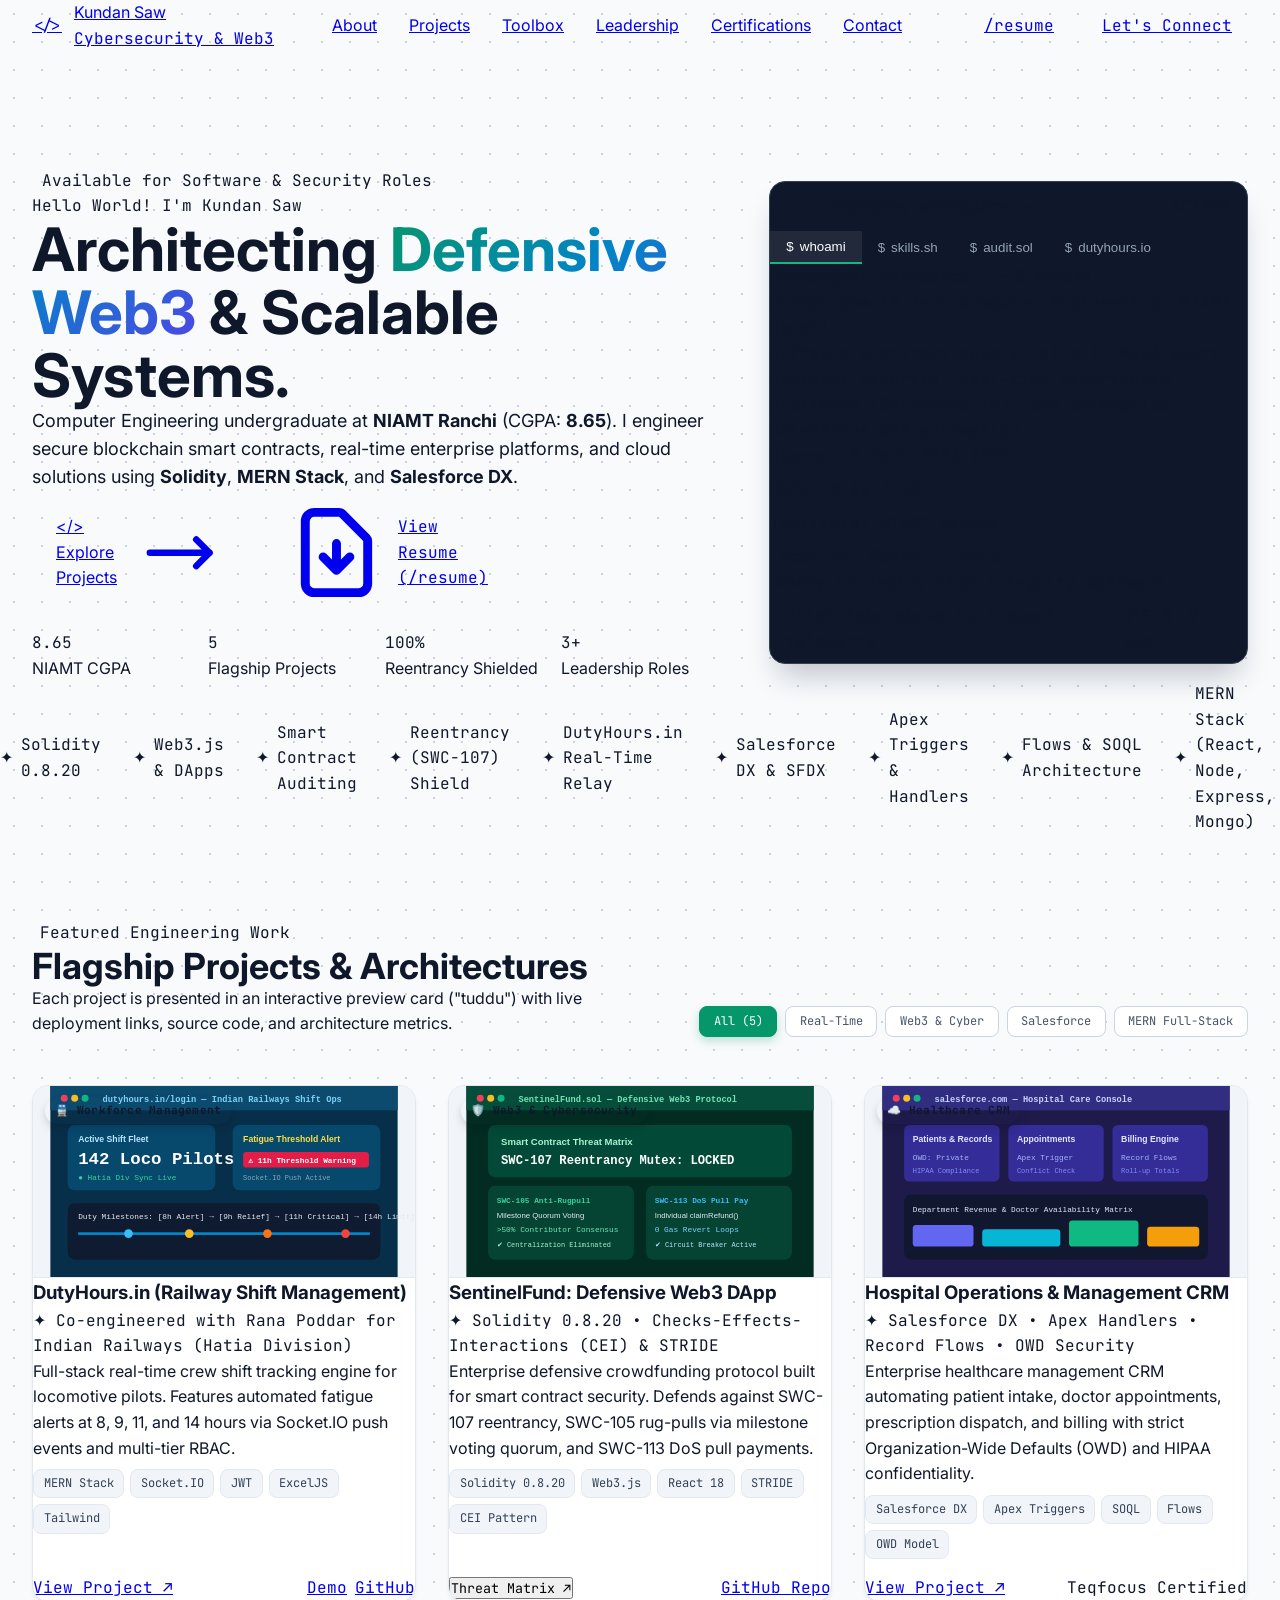
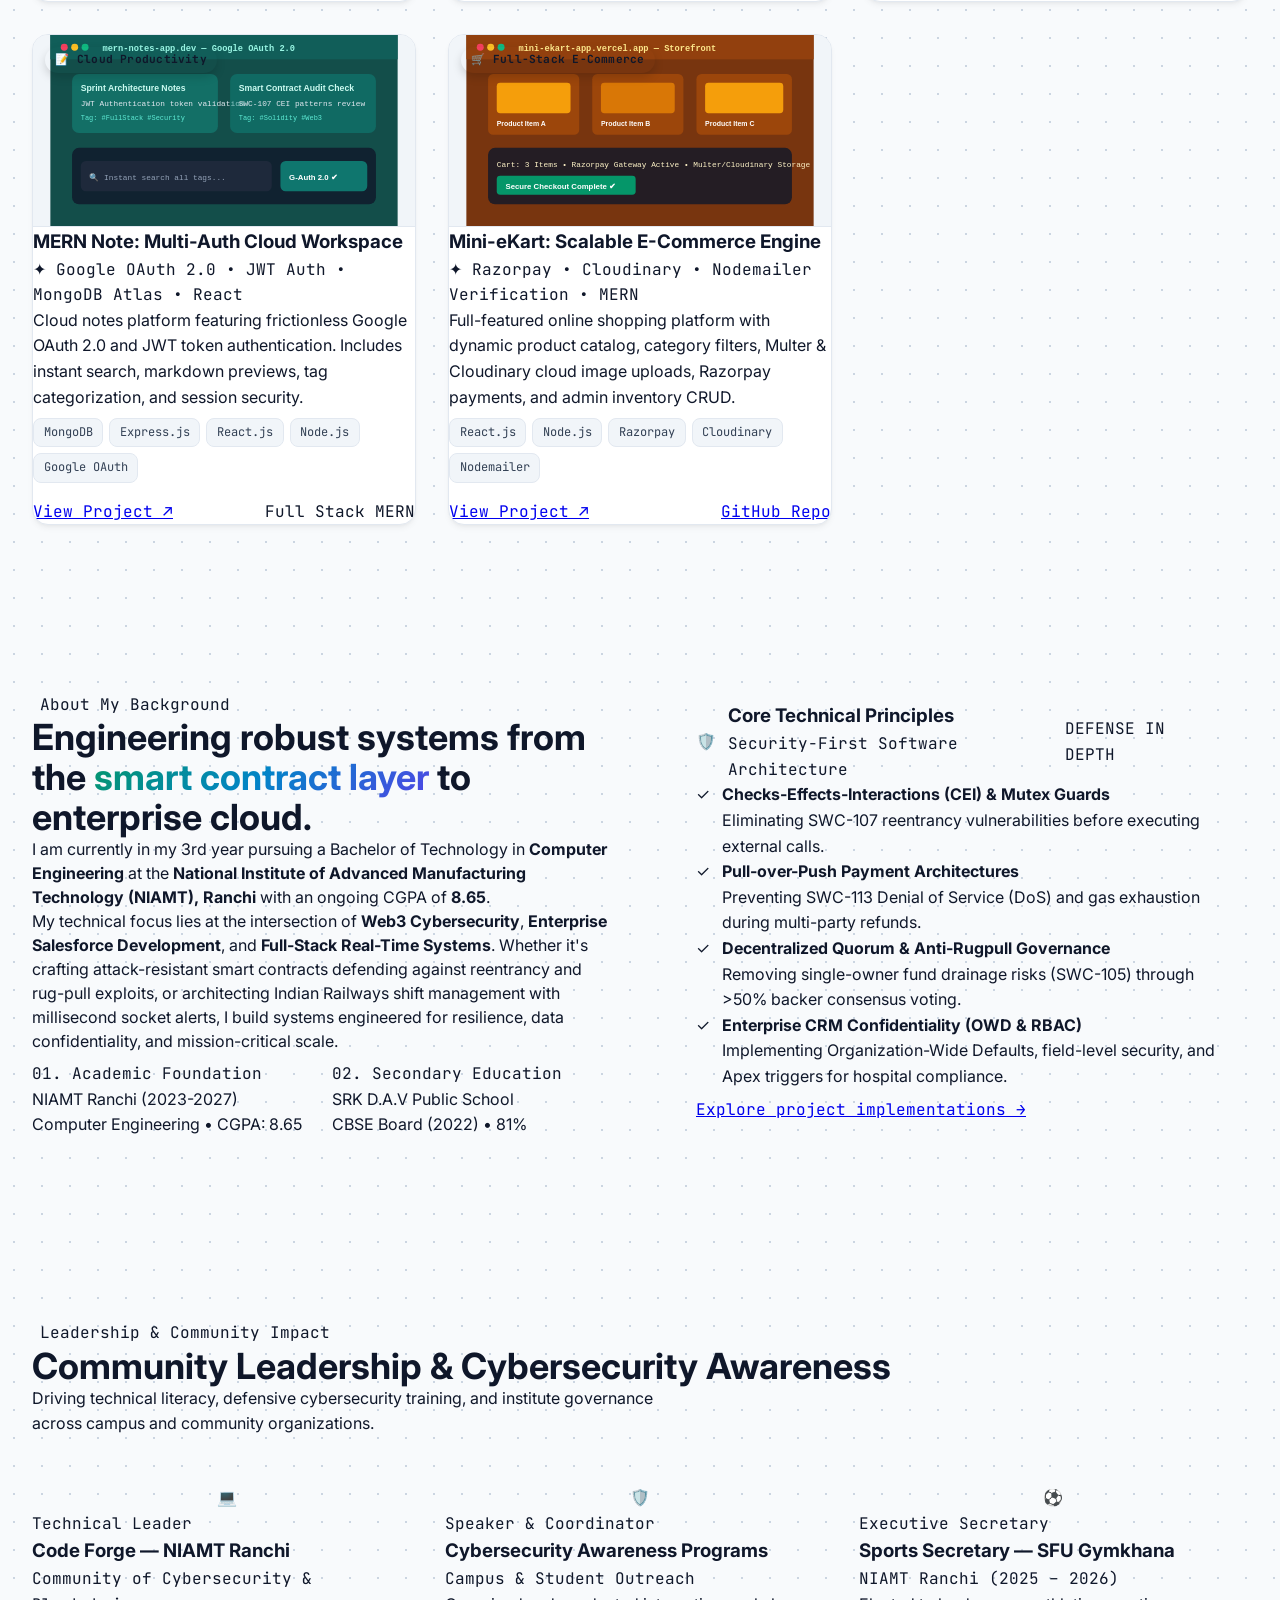
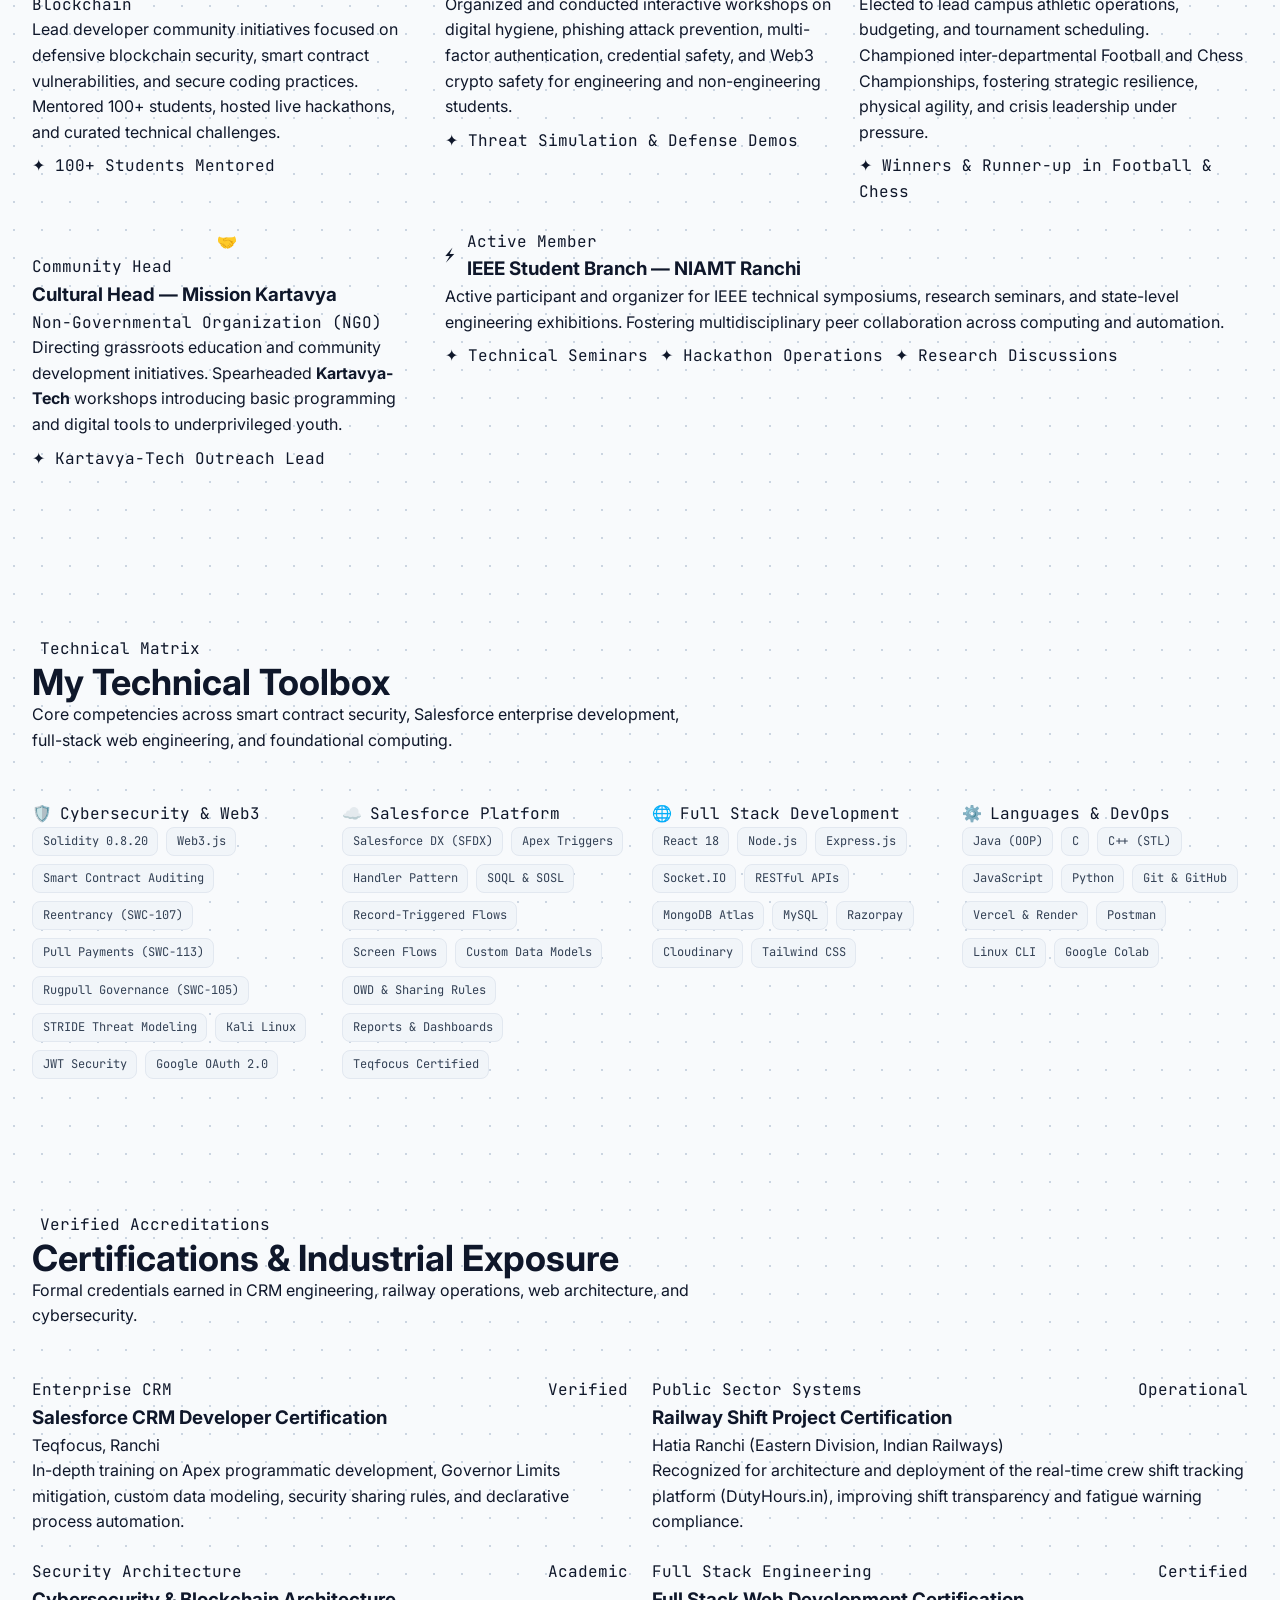
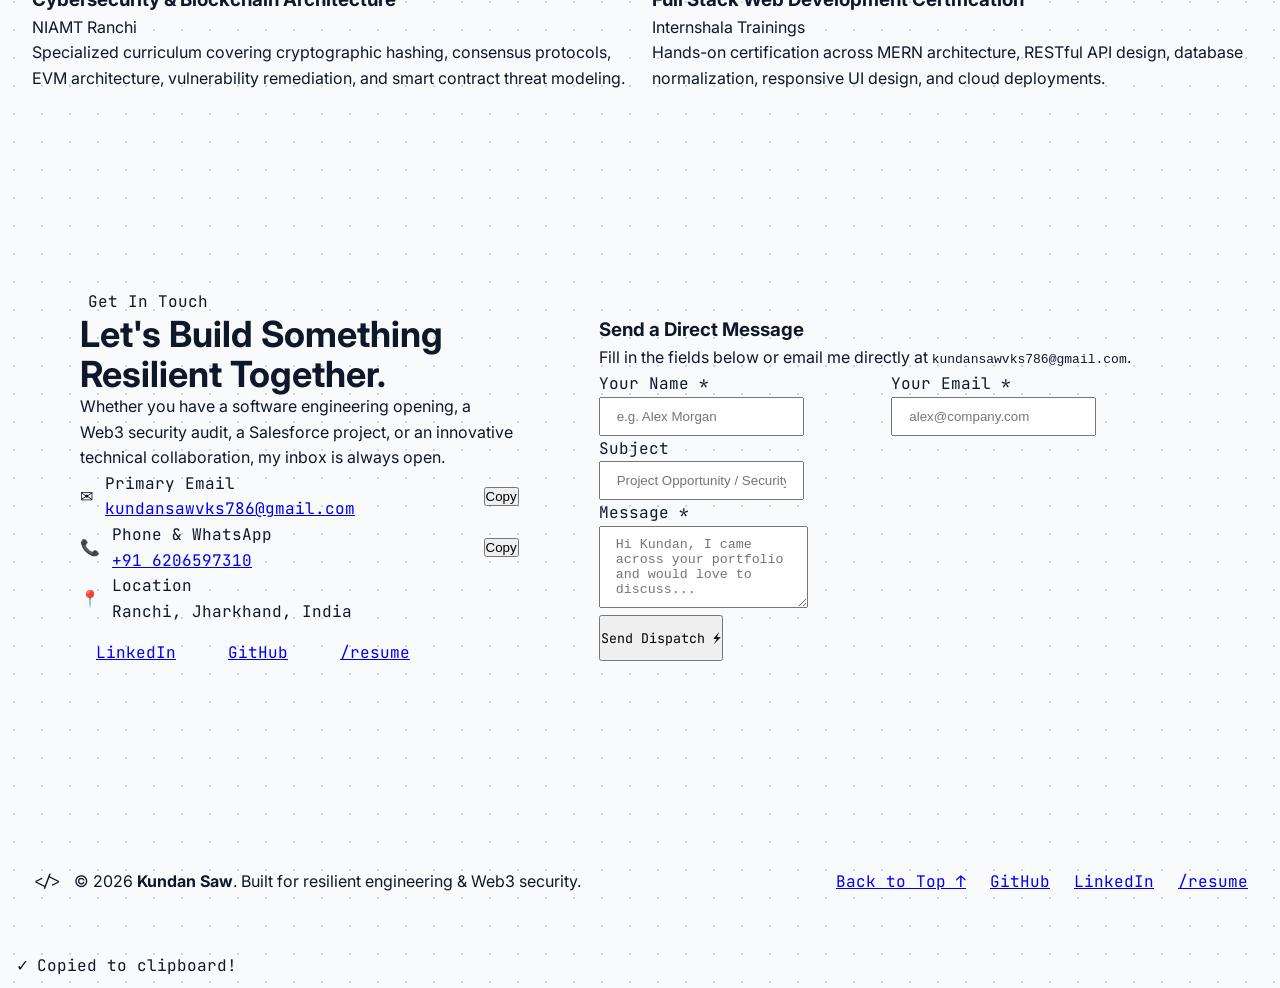
==== commit b6e4a0f3: "Implement light theme and tuddu project cards with toast badges and DutyHours.in link" ====
--- a/index.html
+++ b/index.html
@@ -6,15 +6,15 @@
   <title>Kundan Saw | Cybersecurity & Web3 Developer • Full-Stack • Salesforce</title>
   
   <!-- SEO & LinkedIn OpenGraph Metadata -->
-  <meta name="description" content="Portfolio of Kundan Saw: Computer Engineering student at NIAMT Ranchi, specializing in Web3 Smart Contract Security (SentinelFund), Real-Time Systems (Railway Shift Management), Salesforce CRM, and MERN Full Stack.">
-  <meta name="keywords" content="Kundan Saw, Cybersecurity, Web3 Developer, Solidity, Smart Contract Audit, Salesforce Developer, Apex, MERN Stack, Railway Shift Management, NIAMT Ranchi">
+  <meta name="description" content="Portfolio of Kundan Saw: Computer Engineering at NIAMT Ranchi, specializing in Web3 Smart Contract Security (SentinelFund), Real-Time Systems (DutyHours.in Railway Shift Management), Salesforce CRM, and MERN Full Stack.">
+  <meta name="keywords" content="Kundan Saw, Cybersecurity, Web3 Developer, Solidity, Smart Contract Audit, Salesforce Developer, Apex, MERN Stack, DutyHours.in, Railway Shift Management, NIAMT Ranchi">
   <meta name="author" content="Kundan Saw">
   
   <meta property="og:type" content="website">
-  <meta property="og:url" content="https://kundansaw.me/">
-  <link rel="canonical" href="https://kundansaw.me/">
+  <meta property="og:url" content="https://kundan62065.github.io/">
+  <link rel="canonical" href="https://kundan62065.github.io/">
   <meta property="og:title" content="Kundan Saw | Cybersecurity & Web3 Developer • Full-Stack • Salesforce">
-  <meta property="og:description" content="Explore flagship projects: SentinelFund (Defensive Web3 Crowdfunding), Indian Railways Shift Management (DutyHours), and Salesforce Hospital Operations CRM.">
+  <meta property="og:description" content="Explore flagship projects: SentinelFund (Defensive Web3 Crowdfunding), DutyHours.in (Indian Railways Shift Management), and Salesforce Hospital Operations CRM.">
   <meta property="og:image" content="https://raw.githubusercontent.com/Kundan62065/Kundan62065/main/preview-banner.png">
   
   <meta name="twitter:card" content="summary_large_image">
@@ -31,59 +31,59 @@
 
   <link rel="stylesheet" href="styles.css">
 </head>
-<body class="bg-[#080b11] text-slate-200 antialiased selection:bg-emerald-500/30 selection:text-emerald-300">
-
-  <!-- Ambient Glow Gradients -->
+<body class="bg-slate-50 text-slate-800 antialiased selection:bg-emerald-500/20 selection:text-emerald-900">
+
+  <!-- Soft Ambient Glow Background Accents -->
   <div class="fixed inset-0 pointer-events-none z-0 overflow-hidden">
-    <div class="absolute -top-40 -left-40 w-96 h-96 bg-emerald-600/15 rounded-full blur-3xl"></div>
-    <div class="absolute top-1/3 -right-40 w-[30rem] h-[30rem] bg-indigo-600/10 rounded-full blur-3xl"></div>
-    <div class="absolute -bottom-40 left-1/3 w-96 h-96 bg-cyan-600/10 rounded-full blur-3xl"></div>
+    <div class="absolute -top-40 -left-40 w-96 h-96 bg-emerald-200/40 rounded-full blur-3xl"></div>
+    <div class="absolute top-1/3 -right-40 w-[30rem] h-[30rem] bg-indigo-200/35 rounded-full blur-3xl"></div>
+    <div class="absolute -bottom-40 left-1/3 w-96 h-96 bg-cyan-200/40 rounded-full blur-3xl"></div>
   </div>
 
   <!-- Global Header Navigation -->
-  <header class="fixed top-0 left-0 right-0 z-50 backdrop-blur-xl bg-[#080b11]/80 border-b border-white/5 transition-all duration-300" id="mainHeader">
+  <header class="fixed top-0 left-0 right-0 z-50 backdrop-blur-xl bg-white/85 border-b border-slate-200/80 transition-all duration-300 shadow-sm" id="mainHeader">
     <div class="max-w-7xl mx-auto px-4 sm:px-6 lg:px-8 h-20 flex items-center justify-between">
       
       <!-- Logo -->
       <a href="#hero" class="group flex items-center gap-3">
-        <span class="w-10 h-10 rounded-xl bg-gradient-to-br from-emerald-500/20 to-cyan-500/10 border border-emerald-500/30 flex items-center justify-center font-mono font-bold text-emerald-400 group-hover:border-emerald-400 group-hover:scale-105 transition-all">
+        <span class="w-10 h-10 rounded-xl bg-emerald-50 border border-emerald-200 flex items-center justify-center font-mono font-bold text-emerald-600 group-hover:border-emerald-500 group-hover:scale-105 transition-all shadow-sm">
           &lt;/&gt;
         </span>
         <div class="flex flex-col">
-          <span class="font-bold text-lg tracking-tight text-white group-hover:text-emerald-400 transition-colors">
+          <span class="font-bold text-lg tracking-tight text-slate-900 group-hover:text-emerald-600 transition-colors">
             Kundan Saw
           </span>
-          <span class="font-mono text-[10px] text-emerald-400/80 tracking-wider uppercase">
+          <span class="font-mono text-[10px] text-emerald-600 font-semibold tracking-wider uppercase">
             Cybersecurity & Web3
           </span>
         </div>
       </a>
 
       <!-- Desktop Navigation Links -->
-      <nav class="hidden md:flex items-center gap-8 text-sm font-medium text-slate-300">
-        <a href="#about" class="hover:text-emerald-400 transition-colors">About</a>
-        <a href="#projects" class="hover:text-emerald-400 transition-colors">Projects</a>
-        <a href="#skills" class="hover:text-emerald-400 transition-colors">Toolbox</a>
-        <a href="#leadership" class="hover:text-emerald-400 transition-colors">Leadership</a>
-        <a href="#experience" class="hover:text-emerald-400 transition-colors">Certifications</a>
-        <a href="#contact" class="hover:text-emerald-400 transition-colors">Contact</a>
+      <nav class="hidden md:flex items-center gap-8 text-sm font-semibold text-slate-600">
+        <a href="#about" class="hover:text-emerald-600 transition-colors">About</a>
+        <a href="#projects" class="hover:text-emerald-600 transition-colors">Projects</a>
+        <a href="#skills" class="hover:text-emerald-600 transition-colors">Toolbox</a>
+        <a href="#leadership" class="hover:text-emerald-600 transition-colors">Leadership</a>
+        <a href="#experience" class="hover:text-emerald-600 transition-colors">Certifications</a>
+        <a href="#contact" class="hover:text-emerald-600 transition-colors">Contact</a>
       </nav>
 
       <!-- Header Actions -->
       <div class="hidden md:flex items-center gap-4">
-        <a href="resume.pdf" target="_blank" class="px-4 py-2 text-xs font-mono font-semibold rounded-lg border border-slate-700 bg-slate-900/60 hover:bg-slate-800 hover:border-slate-600 text-slate-200 flex items-center gap-2 transition-all">
-          <svg class="w-4 h-4 text-emerald-400" fill="none" stroke="currentColor" viewBox="0 0 24 24">
+        <a href="resume.html" class="px-4 py-2 text-xs font-mono font-bold rounded-lg border border-slate-300 bg-white hover:bg-slate-50 hover:border-slate-400 text-slate-700 flex items-center gap-2 transition-all shadow-sm">
+          <svg class="w-4 h-4 text-emerald-600" fill="none" stroke="currentColor" viewBox="0 0 24 24">
             <path stroke-linecap="round" stroke-linejoin="round" stroke-width="2" d="M12 10v6m0 0l-3-3m3 3l3-3m2 8H7a2 2 0 01-2-2V5a2 2 0 012-2h5.586a1 1 0 01.707.293l5.414 5.414a1 1 0 01.293.707V19a2 2 0 01-2 2z"></path>
           </svg>
           /resume
         </a>
-        <a href="#contact" class="px-4 py-2 text-xs font-semibold rounded-lg bg-gradient-to-r from-emerald-500 to-teal-500 hover:from-emerald-400 hover:to-teal-400 text-slate-950 font-mono tracking-wide shadow-lg shadow-emerald-500/20 transition-all hover:scale-105">
+        <a href="#contact" class="px-4 py-2 text-xs font-bold rounded-lg bg-emerald-600 hover:bg-emerald-700 text-white font-mono tracking-wide shadow-md shadow-emerald-600/20 transition-all hover:scale-105">
           Let's Connect
         </a>
       </div>
 
       <!-- Mobile Menu Button -->
-      <button id="mobileMenuBtn" class="md:hidden p-2 rounded-lg bg-slate-900 border border-slate-800 text-slate-300 hover:text-white" aria-label="Toggle Navigation">
+      <button id="mobileMenuBtn" class="md:hidden p-2 rounded-lg bg-slate-100 border border-slate-200 text-slate-700 hover:text-black" aria-label="Toggle Navigation">
         <svg class="w-6 h-6" fill="none" stroke="currentColor" viewBox="0 0 24 24">
           <path stroke-linecap="round" stroke-linejoin="round" stroke-width="2" d="M4 6h16M4 12h16M4 18h16"></path>
         </svg>
@@ -92,18 +92,18 @@
     </div>
 
     <!-- Mobile Drawer -->
-    <div id="mobileDrawer" class="hidden md:hidden px-4 pt-2 pb-6 bg-[#0c101a] border-b border-white/10 space-y-3">
-      <a href="#about" class="block py-2 text-sm text-slate-300 hover:text-emerald-400">About</a>
-      <a href="#projects" class="block py-2 text-sm text-slate-300 hover:text-emerald-400">Projects</a>
-      <a href="#skills" class="block py-2 text-sm text-slate-300 hover:text-emerald-400">Toolbox</a>
-      <a href="#leadership" class="block py-2 text-sm text-slate-300 hover:text-emerald-400">Leadership & Awareness</a>
-      <a href="#experience" class="block py-2 text-sm text-slate-300 hover:text-emerald-400">Certifications</a>
-      <a href="#contact" class="block py-2 text-sm text-slate-300 hover:text-emerald-400">Contact</a>
+    <div id="mobileDrawer" class="hidden md:hidden px-4 pt-2 pb-6 bg-white border-b border-slate-200 space-y-3 shadow-lg">
+      <a href="#about" class="block py-2 text-sm font-semibold text-slate-700 hover:text-emerald-600">About</a>
+      <a href="#projects" class="block py-2 text-sm font-semibold text-slate-700 hover:text-emerald-600">Projects</a>
+      <a href="#skills" class="block py-2 text-sm font-semibold text-slate-700 hover:text-emerald-600">Toolbox</a>
+      <a href="#leadership" class="block py-2 text-sm font-semibold text-slate-700 hover:text-emerald-600">Leadership & Awareness</a>
+      <a href="#experience" class="block py-2 text-sm font-semibold text-slate-700 hover:text-emerald-600">Certifications</a>
+      <a href="#contact" class="block py-2 text-sm font-semibold text-slate-700 hover:text-emerald-600">Contact</a>
       <div class="pt-4 flex flex-col gap-2">
-        <a href="resume.pdf" target="_blank" class="w-full text-center py-2 text-xs font-mono font-semibold rounded-lg border border-slate-700 bg-slate-900 text-emerald-400">
+        <a href="resume.html" class="w-full text-center py-2 text-xs font-mono font-bold rounded-lg border border-slate-300 bg-slate-50 text-emerald-700">
           View /resume
         </a>
-        <a href="#contact" class="w-full text-center py-2 text-xs font-semibold rounded-lg bg-emerald-500 text-slate-950">
+        <a href="#contact" class="w-full text-center py-2 text-xs font-bold rounded-lg bg-emerald-600 text-white">
           Let's Connect
         </a>
       </div>
@@ -113,119 +113,118 @@
   <main class="relative z-10 pt-28">
 
     <!-- HERO SECTION -->
-    <section id="hero" class="max-w-7xl mx-auto px-4 sm:px-6 lg:px-8 py-16 lg:py-24">
+    <section id="hero" class="max-w-7xl mx-auto px-4 sm:px-6 lg:px-8 py-14 lg:py-20">
       <div class="grid grid-cols-1 lg:grid-cols-12 gap-12 items-center">
         
         <!-- Left Content -->
         <div class="lg:col-span-7 space-y-6">
           
           <!-- Availability Badge -->
-          <div class="inline-flex items-center gap-2.5 px-3.5 py-1.5 rounded-full bg-emerald-500/10 border border-emerald-500/20 text-emerald-400 text-xs font-mono tracking-wide">
-            <span class="relative flex h-2 w-2">
+          <div class="inline-flex items-center gap-2.5 px-3.5 py-1.5 rounded-full bg-emerald-50 border border-emerald-200 text-emerald-700 text-xs font-mono font-semibold tracking-wide shadow-sm">
+            <span class="relative flex h-2.5 w-2.5">
               <span class="animate-ping absolute inline-flex h-full w-full rounded-full bg-emerald-400 opacity-75"></span>
-              <span class="relative inline-flex rounded-full h-2 w-2 bg-emerald-500"></span>
+              <span class="relative inline-flex rounded-full h-2.5 w-2.5 bg-emerald-600"></span>
             </span>
             Available for Software & Security Roles
           </div>
 
           <!-- Hero Headline -->
           <div class="space-y-2">
-            <p class="font-mono text-sm sm:text-base text-slate-400">
-              Hello World! I'm <span class="text-white font-semibold">Kundan Saw</span>
+            <p class="font-mono text-sm sm:text-base text-slate-500 font-medium">
+              Hello World! I'm <span class="text-slate-900 font-bold">Kundan Saw</span>
             </p>
-            <h1 class="text-4xl sm:text-5xl lg:text-6xl font-extrabold tracking-tight text-white leading-tight">
+            <h1 class="text-4xl sm:text-5xl lg:text-6xl font-extrabold tracking-tight text-slate-900 leading-tight">
               Architecting <span class="gradient-text">Defensive Web3</span> & Scalable Systems.
             </h1>
           </div>
 
           <!-- Bio Pitch -->
-          <p class="text-base sm:text-lg text-slate-400 leading-relaxed max-w-2xl">
-            Computer Engineering undergraduate at <strong class="text-slate-200">NIAMT Ranchi</strong> (CGPA 8.65). I engineer secure blockchain smart contracts, real-time enterprise platforms, and cloud solutions using <strong class="text-emerald-400">Solidity</strong>, <strong class="text-cyan-400">MERN Stack</strong>, and <strong class="text-indigo-400">Salesforce DX</strong>.
+          <p class="text-base sm:text-lg text-slate-600 leading-relaxed max-w-2xl font-normal">
+            Computer Engineering undergraduate at <strong class="text-slate-900">NIAMT Ranchi</strong> (CGPA: <strong>8.65</strong>). I engineer secure blockchain smart contracts, real-time enterprise platforms, and cloud solutions using <strong class="text-emerald-700 font-semibold">Solidity</strong>, <strong class="text-cyan-700 font-semibold">MERN Stack</strong>, and <strong class="text-indigo-700 font-semibold">Salesforce DX</strong>.
           </p>
 
           <!-- Primary CTA Buttons -->
           <div class="flex flex-wrap items-center gap-4 pt-2">
-            <a href="#projects" class="px-6 py-3.5 rounded-xl bg-gradient-to-r from-emerald-500 via-teal-500 to-cyan-500 text-slate-950 font-bold text-sm tracking-wide shadow-lg shadow-emerald-500/25 hover:shadow-emerald-500/40 hover:scale-[1.02] transition-all flex items-center gap-2">
+            <a href="#projects" class="px-6 py-3.5 rounded-xl bg-emerald-600 hover:bg-emerald-700 text-white font-bold text-sm tracking-wide shadow-md shadow-emerald-600/25 hover:scale-[1.02] transition-all flex items-center gap-2">
               <span>&lt;/&gt; Explore Projects</span>
               <svg class="w-4 h-4" fill="none" stroke="currentColor" viewBox="0 0 24 24"><path stroke-linecap="round" stroke-linejoin="round" stroke-width="2" d="M17 8l4 4m0 0l-4 4m4-4H3"></path></svg>
             </a>
 
-            <a href="resume.pdf" target="_blank" class="px-6 py-3.5 rounded-xl border border-slate-700 bg-slate-900/80 hover:bg-slate-800 hover:border-slate-500 text-slate-200 font-mono text-sm tracking-wide transition-all flex items-center gap-2">
-              <svg class="w-4 h-4 text-emerald-400" fill="none" stroke="currentColor" viewBox="0 0 24 24"><path stroke-linecap="round" stroke-linejoin="round" stroke-width="2" d="M12 10v6m0 0l-3-3m3 3l3-3m2 8H7a2 2 0 01-2-2V5a2 2 0 012-2h5.586a1 1 0 01.707.293l5.414 5.414a1 1 0 01.293.707V19a2 2 0 01-2 2z"></path></svg>
+            <a href="resume.html" class="px-6 py-3.5 rounded-xl border border-slate-300 bg-white hover:bg-slate-50 hover:border-slate-400 text-slate-800 font-mono text-sm font-semibold tracking-wide shadow-sm transition-all flex items-center gap-2">
+              <svg class="w-4 h-4 text-emerald-600" fill="none" stroke="currentColor" viewBox="0 0 24 24"><path stroke-linecap="round" stroke-linejoin="round" stroke-width="2" d="M12 10v6m0 0l-3-3m3 3l3-3m2 8H7a2 2 0 01-2-2V5a2 2 0 012-2h5.586a1 1 0 01.707.293l5.414 5.414a1 1 0 01.293.707V19a2 2 0 01-2 2z"></path></svg>
               View Resume (/resume)
             </a>
 
-            <a href="https://github.com/Kundan62065" target="_blank" rel="noopener noreferrer" class="p-3.5 rounded-xl border border-slate-800 bg-slate-900/60 hover:border-slate-600 text-slate-300 hover:text-white transition-all" aria-label="GitHub Profile">
+            <a href="https://github.com/Kundan62065" target="_blank" rel="noopener noreferrer" class="p-3.5 rounded-xl border border-slate-300 bg-white hover:border-slate-500 text-slate-700 hover:text-black shadow-sm transition-all" aria-label="GitHub Profile">
               <svg class="w-5 h-5 fill-current" viewBox="0 0 24 24"><path d="M12 0C5.37 0 0 5.37 0 12c0 5.31 3.435 9.795 8.205 11.385.6.105.825-.255.825-.57 0-.285-.015-1.23-.015-2.235-3.015.555-3.795-.735-4.035-1.41-.135-.345-.72-1.41-1.23-1.695-.42-.225-1.02-.78-.015-.795.945-.015 1.62.87 1.845 1.23 1.08 1.815 2.805 1.305 3.495.99.105-.78.42-1.305.765-1.605-2.67-.3-5.46-1.335-5.46-5.925 0-1.305.465-2.385 1.23-3.225-.12-.3-.54-1.53.12-3.18 0 0 1.005-.315 3.3 1.23.96-.27 1.98-.405 3-.405s2.04.135 3 .405c2.295-1.56 3.3-1.23 3.3-1.23.66 1.65.24 2.88.12 3.18.765.84 1.23 1.905 1.23 3.225 0 4.605-2.805 5.625-5.475 5.925.435.375.81 1.095.81 2.22 0 1.605-.015 2.895-.015 3.3 0 .315.225.69.825.57A12.02 12.02 0 0024 12c0-6.63-5.37-12-12-12z"/></svg>
             </a>
 
-            <a href="https://www.linkedin.com/in/kundan-saw-35a604284/" target="_blank" rel="noopener noreferrer" class="p-3.5 rounded-xl border border-slate-800 bg-slate-900/60 hover:border-slate-600 text-slate-300 hover:text-white transition-all" aria-label="LinkedIn Profile">
+            <a href="https://www.linkedin.com/in/kundan-saw-35a604284/" target="_blank" rel="noopener noreferrer" class="p-3.5 rounded-xl border border-slate-300 bg-white hover:border-slate-500 text-slate-700 hover:text-black shadow-sm transition-all" aria-label="LinkedIn Profile">
               <svg class="w-5 h-5 fill-current" viewBox="0 0 24 24"><path d="M19 0h-14c-2.761 0-5 2.239-5 5v14c0 2.761 2.239 5 5 5h14c2.762 0 5-2.239 5-5v-14c0-2.761-2.238-5-5-5zm-11 19h-3v-11h3v11zm-1.5-12.268c-.966 0-1.75-.79-1.75-1.764s.784-1.764 1.75-1.764 1.75.79 1.75 1.764-.783 1.764-1.75 1.764zm13.5 12.268h-3v-5.604c0-3.368-4-3.113-4 0v5.604h-3v-11h3v1.765c1.396-2.586 7-2.777 7 2.476v6.759z"/></svg>
             </a>
 
-            <a href="https://leetcode.com/u/Kundan_kumar-saw0/" target="_blank" rel="noopener noreferrer" class="p-3.5 rounded-xl border border-slate-800 bg-slate-900/60 hover:border-amber-500/50 text-slate-300 hover:text-amber-400 transition-all" aria-label="LeetCode Profile">
+            <a href="https://leetcode.com/u/Kundan_kumar-saw0/" target="_blank" rel="noopener noreferrer" class="p-3.5 rounded-xl border border-slate-300 bg-white hover:border-amber-500 text-slate-700 hover:text-amber-600 shadow-sm transition-all" aria-label="LeetCode Profile">
               <svg class="w-5 h-5 fill-current" viewBox="0 0 24 24"><path d="M13.483 0a1.374 1.374 0 0 0-.961.438L7.116 6.226l-3.854 4.126a5.266 5.266 0 0 0-1.209 2.104 5.35 5.35 0 0 0-.125.513 5.527 5.527 0 0 0 .062 2.362 5.83 5.83 0 0 0 .349 1.017 5.938 5.938 0 0 0 1.271 1.818l4.277 4.193.039.038c2.248 2.165 5.852 2.133 8.063-.074l2.396-2.392c.54-.54.54-1.414.003-1.955a1.378 1.378 0 0 0-1.951-.003l-2.396 2.392a3.021 3.021 0 0 1-4.205.038l-.02-.019-4.276-4.193c-.652-.64-.972-1.469-.948-2.263a2.68 2.68 0 0 1 .666-1.795l3.774-4.04 4.346-4.652c.546-.546.546-1.43 0-1.976A1.378 1.378 0 0 0 13.483 0zm-2.88 5.9a1.376 1.376 0 0 0-1.023.55L4.472 11.9a1.38 1.38 0 1 0 2.062 1.834l5.108-5.45a1.378 1.378 0 0 0-1.039-2.384z"/></svg>
             </a>
           </div>
 
           <!-- Quick Metric Stats -->
-          <div class="grid grid-cols-2 sm:grid-cols-4 gap-4 pt-6 border-t border-white/5">
-            <div class="p-3.5 rounded-xl bg-slate-900/40 border border-white/5">
-              <div class="text-2xl font-bold font-mono text-emerald-400">8.65</div>
-              <div class="text-xs text-slate-400 font-medium mt-0.5">NIAMT CGPA</div>
-            </div>
-            <div class="p-3.5 rounded-xl bg-slate-900/40 border border-white/5">
-              <div class="text-2xl font-bold font-mono text-cyan-400">5</div>
-              <div class="text-xs text-slate-400 font-medium mt-0.5">Flagship Projects</div>
-            </div>
-            <div class="p-3.5 rounded-xl bg-slate-900/40 border border-white/5">
-              <div class="text-2xl font-bold font-mono text-indigo-400">100%</div>
-              <div class="text-xs text-slate-400 font-medium mt-0.5">Reentrancy Shielded</div>
-            </div>
-            <div class="p-3.5 rounded-xl bg-slate-900/40 border border-white/5">
-              <div class="text-2xl font-bold font-mono text-emerald-400">3+</div>
-              <div class="text-xs text-slate-400 font-medium mt-0.5">Leadership Roles</div>
-            </div>
-          </div>
-
-        </div>
-
-        <!-- Right Terminal Window (Interactive CLI) -->
+          <div class="grid grid-cols-2 sm:grid-cols-4 gap-4 pt-6 border-t border-slate-200">
+            <div class="p-3.5 rounded-xl bg-white border border-slate-200 shadow-sm">
+              <div class="text-2xl font-bold font-mono text-emerald-600">8.65</div>
+              <div class="text-xs text-slate-500 font-medium mt-0.5">NIAMT CGPA</div>
+            </div>
+            <div class="p-3.5 rounded-xl bg-white border border-slate-200 shadow-sm">
+              <div class="text-2xl font-bold font-mono text-cyan-600">5</div>
+              <div class="text-xs text-slate-500 font-medium mt-0.5">Flagship Projects</div>
+            </div>
+            <div class="p-3.5 rounded-xl bg-white border border-slate-200 shadow-sm">
+              <div class="text-2xl font-bold font-mono text-indigo-600">100%</div>
+              <div class="text-xs text-slate-500 font-medium mt-0.5">Reentrancy Shielded</div>
+            </div>
+            <div class="p-3.5 rounded-xl bg-white border border-slate-200 shadow-sm">
+              <div class="text-2xl font-bold font-mono text-emerald-600">3+</div>
+              <div class="text-xs text-slate-500 font-medium mt-0.5">Leadership Roles</div>
+            </div>
+          </div>
+
+        </div>
+
+        <!-- Right Terminal Window (Clean Dark-Slate Dev Terminal) -->
         <div class="lg:col-span-5">
-          <div class="terminal-card rounded-2xl overflow-hidden border border-white/10 shadow-2xl bg-[#0b0f19]">
+          <div class="terminal-card">
             
             <!-- Terminal Header -->
-            <div class="bg-[#121726] px-4 py-3 border-b border-white/5 flex items-center justify-between">
+            <div class="bg-[#1e293b] px-4 py-3 border-b border-slate-700 flex items-center justify-between">
               <div class="flex items-center gap-2">
-                <span class="w-3 h-3 rounded-full bg-red-500/80 inline-block"></span>
-                <span class="w-3 h-3 rounded-full bg-amber-500/80 inline-block"></span>
-                <span class="w-3 h-3 rounded-full bg-emerald-500/80 inline-block"></span>
-                <span class="ml-2 font-mono text-xs text-slate-400">kundan@dev-workspace:~</span>
-              </div>
-              <span class="font-mono text-[10px] text-emerald-400 bg-emerald-500/10 px-2 py-0.5 rounded border border-emerald-500/20">
+                <span class="w-3 h-3 rounded-full bg-rose-500 inline-block"></span>
+                <span class="w-3 h-3 rounded-full bg-amber-500 inline-block"></span>
+                <span class="w-3 h-3 rounded-full bg-emerald-500 inline-block"></span>
+                <span class="ml-2 font-mono text-xs text-slate-300 font-medium">kundan@dev-workspace:~</span>
+              </div>
+              <span class="font-mono text-[10px] text-emerald-400 bg-emerald-950/60 px-2 py-0.5 rounded border border-emerald-500/30">
                 ACTIVE
               </span>
             </div>
 
             <!-- Terminal Tabs -->
-            <div class="flex border-b border-white/5 bg-[#0e1320] text-xs font-mono">
-              <button class="terminal-tab active px-4 py-2 text-slate-300 hover:text-white border-r border-white/5 flex items-center gap-1.5" data-tab="whoami">
+            <div class="flex border-b border-slate-700 bg-[#0f172a] text-xs font-mono">
+              <button class="terminal-tab active px-4 py-2 border-r border-slate-700 flex items-center gap-1.5" data-tab="whoami">
                 <span class="text-emerald-400">$</span> whoami
               </button>
-              <button class="terminal-tab px-4 py-2 text-slate-400 hover:text-white border-r border-white/5 flex items-center gap-1.5" data-tab="skills">
+              <button class="terminal-tab px-4 py-2 border-r border-slate-700 flex items-center gap-1.5" data-tab="skills">
                 <span class="text-cyan-400">$</span> skills.sh
               </button>
-              <button class="terminal-tab px-4 py-2 text-slate-400 hover:text-white border-r border-white/5 flex items-center gap-1.5" data-tab="audit">
+              <button class="terminal-tab px-4 py-2 border-r border-slate-700 flex items-center gap-1.5" data-tab="audit">
                 <span class="text-indigo-400">$</span> audit.sol
               </button>
-              <button class="terminal-tab px-4 py-2 text-slate-400 hover:text-white flex items-center gap-1.5" data-tab="railway">
-                <span class="text-amber-400">$</span> railway.io
+              <button class="terminal-tab px-4 py-2 flex items-center gap-1.5" data-tab="railway">
+                <span class="text-amber-400">$</span> dutyhours.io
               </button>
             </div>
 
             <!-- Terminal Screen Content -->
-            <div class="p-5 font-mono text-xs sm:text-sm text-slate-300 min-h-[290px] overflow-y-auto" id="terminalScreen">
-              <!-- Content dynamically switched by JS, default shown: whoami -->
+            <div class="p-5 font-mono text-xs sm:text-sm text-slate-200 min-h-[290px] overflow-y-auto" id="terminalScreen">
               <div class="space-y-3">
                 <div class="flex items-center gap-2 text-slate-400">
                   <span class="text-emerald-400">kundan@dev-workspace</span>:<span class="text-cyan-400">~</span>$ whoami
@@ -234,15 +233,15 @@
                   Kundan Saw (B.Tech Computer Engineering, NIAMT Ranchi)
                 </div>
                 <p class="text-slate-400 leading-relaxed text-xs">
-                  Passionate software architect focused on Web3 smart contract security, real-time distributed platforms, and enterprise Salesforce CRM automation.
+                  Software architect specializing in Web3 smart contract security, real-time distributed platforms (DutyHours.in), and enterprise Salesforce CRM automation.
                 </p>
-                <div class="grid grid-cols-2 gap-2 text-xs pt-1 border-t border-white/5">
+                <div class="grid grid-cols-2 gap-2 text-xs pt-1 border-t border-slate-800">
                   <div><span class="text-slate-500">Degree:</span> B.Tech 2023-2027</div>
                   <div><span class="text-slate-500">CGPA:</span> 8.65 / 10</div>
                   <div><span class="text-slate-500">Institute:</span> NIAMT Ranchi</div>
                   <div><span class="text-slate-500">Location:</span> Ranchi, India</div>
                 </div>
-                <div class="text-xs text-cyan-400/90 pt-1 flex items-center gap-1.5">
+                <div class="text-xs text-cyan-400 pt-1 flex items-center gap-1.5">
                   <span class="inline-block w-1.5 h-1.5 rounded-full bg-cyan-400 animate-pulse"></span>
                   Ready to deploy high-integrity software.
                 </div>
@@ -250,9 +249,9 @@
             </div>
 
             <!-- Terminal Footer -->
-            <div class="bg-[#0e1320] px-4 py-2 border-t border-white/5 flex items-center justify-between text-[11px] font-mono text-slate-500">
+            <div class="bg-[#1e293b] px-4 py-2 border-t border-slate-700 flex items-center justify-between text-[11px] font-mono text-slate-400">
               <span>Click tabs above to inspect telemetry</span>
-              <span class="text-emerald-400">UTF-8 // zsh</span>
+              <span class="text-emerald-400 font-semibold">UTF-8 // zsh</span>
             </div>
 
           </div>
@@ -261,507 +260,556 @@
       </div>
     </section>
 
-    <!-- SKILL MARQUEE TICKER -->
-    <section class="py-6 border-y border-white/5 bg-[#090d16] overflow-hidden">
-      <div class="flex whitespace-nowrap animate-marquee gap-8 text-xs font-mono text-slate-400">
-        <span class="flex items-center gap-2"><span class="text-emerald-400">✦</span> Solidity 0.8.20</span>
-        <span class="flex items-center gap-2"><span class="text-cyan-400">✦</span> Web3.js & DApps</span>
-        <span class="flex items-center gap-2"><span class="text-indigo-400">✦</span> Smart Contract Auditing</span>
-        <span class="flex items-center gap-2"><span class="text-emerald-400">✦</span> Reentrancy (SWC-107) Shield</span>
-        <span class="flex items-center gap-2"><span class="text-cyan-400">✦</span> Salesforce DX & SFDX</span>
-        <span class="flex items-center gap-2"><span class="text-indigo-400">✦</span> Apex Triggers & Handlers</span>
-        <span class="flex items-center gap-2"><span class="text-emerald-400">✦</span> Flows & SOQL Architecture</span>
-        <span class="flex items-center gap-2"><span class="text-cyan-400">✦</span> MERN Stack (React, Node, Express, Mongo)</span>
-        <span class="flex items-center gap-2"><span class="text-indigo-400">✦</span> Socket.IO Real-Time Engine</span>
-        <span class="flex items-center gap-2"><span class="text-emerald-400">✦</span> Java, C, C++ Fundamentals</span>
-        <span class="flex items-center gap-2"><span class="text-cyan-400">✦</span> Kali Linux & Cybersecurity</span>
-        <span class="flex items-center gap-2"><span class="text-indigo-400">✦</span> JWT & Google OAuth 2.0</span>
-        <span class="flex items-center gap-2"><span class="text-emerald-400">✦</span> STRIDE Threat Modeling</span>
+    <!-- SKILL MARQUEE TICKER (Light Ribbon) -->
+    <section class="py-5 border-y border-slate-200 bg-white overflow-hidden shadow-sm">
+      <div class="flex whitespace-nowrap animate-marquee gap-8 text-xs font-mono font-medium text-slate-600">
+        <span class="flex items-center gap-2"><span class="text-emerald-600 font-bold">✦</span> Solidity 0.8.20</span>
+        <span class="flex items-center gap-2"><span class="text-cyan-600 font-bold">✦</span> Web3.js & DApps</span>
+        <span class="flex items-center gap-2"><span class="text-indigo-600 font-bold">✦</span> Smart Contract Auditing</span>
+        <span class="flex items-center gap-2"><span class="text-emerald-600 font-bold">✦</span> Reentrancy (SWC-107) Shield</span>
+        <span class="flex items-center gap-2"><span class="text-cyan-600 font-bold">✦</span> DutyHours.in Real-Time Relay</span>
+        <span class="flex items-center gap-2"><span class="text-indigo-600 font-bold">✦</span> Salesforce DX & SFDX</span>
+        <span class="flex items-center gap-2"><span class="text-emerald-600 font-bold">✦</span> Apex Triggers & Handlers</span>
+        <span class="flex items-center gap-2"><span class="text-cyan-600 font-bold">✦</span> Flows & SOQL Architecture</span>
+        <span class="flex items-center gap-2"><span class="text-indigo-600 font-bold">✦</span> MERN Stack (React, Node, Express, Mongo)</span>
+        <span class="flex items-center gap-2"><span class="text-emerald-600 font-bold">✦</span> Socket.IO Push Alert Engine</span>
+        <span class="flex items-center gap-2"><span class="text-cyan-600 font-bold">✦</span> Java, C, C++ Foundations</span>
+        <span class="flex items-center gap-2"><span class="text-indigo-600 font-bold">✦</span> Razorpay & Cloudinary Integration</span>
+        <span class="flex items-center gap-2"><span class="text-emerald-600 font-bold">✦</span> STRIDE Threat Modeling</span>
       </div>
     </section>
 
-    <!-- ABOUT SECTION -->
-    <section id="about" class="max-w-7xl mx-auto px-4 sm:px-6 lg:px-8 py-20">
-      <div class="grid grid-cols-1 lg:grid-cols-12 gap-12 items-center">
-        
-        <div class="lg:col-span-6 space-y-6">
-          <div class="inline-flex items-center gap-2 font-mono text-xs text-emerald-400 uppercase tracking-widest">
-            <span class="w-6 h-px bg-emerald-400"></span>
-            About My Background
-          </div>
-          <h2 class="text-3xl sm:text-4xl font-bold text-white tracking-tight">
-            Engineering robust systems from the <span class="gradient-text">smart contract layer</span> to enterprise cloud.
-          </h2>
-          <p class="text-slate-400 leading-relaxed text-sm sm:text-base">
-            I am currently in my 3rd year pursuing a Bachelor of Technology in <strong>Computer Engineering</strong> at the <strong>National Institute of Advanced Manufacturing Technology (NIAMT), Ranchi</strong> with an ongoing CGPA of <strong>8.65</strong>.
-          </p>
-          <p class="text-slate-400 leading-relaxed text-sm sm:text-base">
-            My technical focus lies at the intersection of <strong>Web3 Cybersecurity</strong>, <strong>Enterprise Salesforce Development</strong>, and <strong>Full-Stack Real-Time Systems</strong>. Whether it's crafting attack-resistant smart contracts defending against reentrancy and rug-pull exploits, or architecting Indian Railways shift management with millisecond socket alerts, I build systems engineered for resilience, data confidentiality, and mission-critical scale.
-          </p>
-
-          <div class="grid grid-cols-1 sm:grid-cols-2 gap-4 pt-2">
-            <div class="p-4 rounded-xl bg-slate-900/50 border border-white/5 space-y-1">
-              <div class="font-mono text-xs text-emerald-400">01. Academic Foundation</div>
-              <div class="font-semibold text-white text-sm">NIAMT Ranchi (2023-2027)</div>
-              <div class="text-xs text-slate-400">Computer Engineering • CGPA: 8.65</div>
-            </div>
-            <div class="p-4 rounded-xl bg-slate-900/50 border border-white/5 space-y-1">
-              <div class="font-mono text-xs text-cyan-400">02. Secondary Education</div>
-              <div class="font-semibold text-white text-sm">SRK D.A.V Public School</div>
-              <div class="text-xs text-slate-400">CBSE Board (2022) • 81%</div>
-            </div>
-          </div>
-        </div>
-
-        <!-- Right Side: Tactical Security Highlights Card -->
-        <div class="lg:col-span-6">
-          <div class="p-6 sm:p-8 rounded-2xl bg-gradient-to-br from-[#0e1424] to-[#090d18] border border-white/10 space-y-6 shadow-xl">
-            <div class="flex items-center justify-between border-b border-white/5 pb-4">
-              <div class="flex items-center gap-3">
-                <div class="w-10 h-10 rounded-xl bg-emerald-500/10 border border-emerald-500/30 flex items-center justify-center text-emerald-400 font-mono">
-                  🛡️
-                </div>
-                <div>
-                  <h3 class="font-bold text-white text-base">Core Technical Principles</h3>
-                  <p class="text-xs text-slate-400 font-mono">Security-First Software Architecture</p>
-                </div>
-              </div>
-              <span class="text-[10px] font-mono px-2 py-1 rounded bg-slate-800 text-slate-300">DEFENSE IN DEPTH</span>
-            </div>
-
-            <div class="space-y-4">
-              <div class="flex items-start gap-3">
-                <span class="w-5 h-5 rounded-full bg-emerald-500/20 text-emerald-400 flex items-center justify-center text-xs mt-0.5 shrink-0">✓</span>
-                <div>
-                  <h4 class="text-sm font-semibold text-white">Checks-Effects-Interactions (CEI) & Mutex Guards</h4>
-                  <p class="text-xs text-slate-400 mt-0.5">Eliminating SWC-107 reentrancy vulnerabilities before executing external calls.</p>
-                </div>
-              </div>
-
-              <div class="flex items-start gap-3">
-                <span class="w-5 h-5 rounded-full bg-cyan-500/20 text-cyan-400 flex items-center justify-center text-xs mt-0.5 shrink-0">✓</span>
-                <div>
-                  <h4 class="text-sm font-semibold text-white">Pull-over-Push Payment Architectures</h4>
-                  <p class="text-xs text-slate-400 mt-0.5">Preventing SWC-113 Denial of Service (DoS) and gas exhaustion during multi-party refunds.</p>
-                </div>
-              </div>
-
-              <div class="flex items-start gap-3">
-                <span class="w-5 h-5 rounded-full bg-indigo-500/20 text-indigo-400 flex items-center justify-center text-xs mt-0.5 shrink-0">✓</span>
-                <div>
-                  <h4 class="text-sm font-semibold text-white">Decentralized Quorum & Anti-Rugpull Governance</h4>
-                  <p class="text-xs text-slate-400 mt-0.5">Removing single-owner fund drainage risks (SWC-105) through >50% backer consensus voting.</p>
-                </div>
-              </div>
-
-              <div class="flex items-start gap-3">
-                <span class="w-5 h-5 rounded-full bg-amber-500/20 text-amber-400 flex items-center justify-center text-xs mt-0.5 shrink-0">✓</span>
-                <div>
-                  <h4 class="text-sm font-semibold text-white">Enterprise CRM Confidentiality (OWD & RBAC)</h4>
-                  <p class="text-xs text-slate-400 mt-0.5">Implementing Organization-Wide Defaults, field-level security, and Apex triggers for hospital compliance.</p>
-                </div>
-              </div>
-            </div>
-
-            <div class="pt-2">
-              <a href="#projects" class="text-xs font-mono text-emerald-400 hover:text-emerald-300 flex items-center gap-1">
-                Explore project implementations →
-              </a>
-            </div>
-          </div>
-        </div>
-
-      </div>
-    </section>
-
-    <!-- FEATURED PROJECTS SHOWCASE -->
+    <!-- FEATURED PROJECTS SHOWCASE (TUDDU STRUCTURE LIKE RANA'S PORTFOLIO) -->
     <section id="projects" class="max-w-7xl mx-auto px-4 sm:px-6 lg:px-8 py-20">
       
       <!-- Section Header -->
       <div class="flex flex-col md:flex-row md:items-end justify-between gap-4 mb-12">
         <div class="space-y-2">
-          <div class="inline-flex items-center gap-2 font-mono text-xs text-emerald-400 uppercase tracking-widest">
-            <span class="w-6 h-px bg-emerald-400"></span>
+          <div class="inline-flex items-center gap-2 font-mono text-xs font-bold text-emerald-700 uppercase tracking-widest bg-emerald-50 px-3 py-1 rounded-full border border-emerald-200">
+            <span class="w-2 h-2 rounded-full bg-emerald-600"></span>
             Featured Engineering Work
           </div>
-          <h2 class="text-3xl sm:text-4xl font-bold text-white tracking-tight">
+          <h2 class="text-3xl sm:text-4xl font-extrabold text-slate-900 tracking-tight">
             Flagship Projects & Architectures
           </h2>
-          <p class="text-slate-400 text-sm max-w-xl">
-            Selected projects demonstrating smart contract auditing, real-time distributed platforms, enterprise CRM, and full-stack software.
+          <p class="text-slate-600 text-sm max-w-xl">
+            Each project is presented in an interactive preview card ("tuddu") with live deployment links, source code, and architecture metrics.
           </p>
         </div>
 
         <!-- Filter Tabs -->
         <div class="flex flex-wrap items-center gap-2 font-mono text-xs" id="projectFilter">
-          <button class="filter-btn active px-3.5 py-1.5 rounded-lg border border-emerald-500/40 bg-emerald-500/10 text-emerald-300" data-filter="all">All (5)</button>
-          <button class="filter-btn px-3.5 py-1.5 rounded-lg border border-white/5 bg-slate-900/60 text-slate-400 hover:text-white" data-filter="web3">Web3 & Cyber</button>
-          <button class="filter-btn px-3.5 py-1.5 rounded-lg border border-white/5 bg-slate-900/60 text-slate-400 hover:text-white" data-filter="realtime">Real-Time</button>
-          <button class="filter-btn px-3.5 py-1.5 rounded-lg border border-white/5 bg-slate-900/60 text-slate-400 hover:text-white" data-filter="salesforce">Salesforce</button>
-          <button class="filter-btn px-3.5 py-1.5 rounded-lg border border-white/5 bg-slate-900/60 text-slate-400 hover:text-white" data-filter="mern">MERN</button>
-        </div>
-      </div>
-
-      <!-- Projects Grid -->
-      <div class="grid grid-cols-1 lg:grid-cols-12 gap-8">
-
-        <!-- 1. SENTINEL FUND (CYBERSECURITY & WEB3 DAPP) -->
-        <div class="project-card lg:col-span-12 p-6 sm:p-8 rounded-2xl bg-gradient-to-br from-[#0c1322] via-[#090f1a] to-[#070b14] border border-emerald-500/30 hover:border-emerald-400/50 shadow-2xl transition-all" data-category="web3">
-          <div class="grid grid-cols-1 lg:grid-cols-12 gap-8 items-center">
-            
-            <div class="lg:col-span-7 space-y-4">
-              <div class="flex flex-wrap items-center gap-2.5">
-                <span class="px-2.5 py-1 rounded-md bg-emerald-500/15 text-emerald-400 border border-emerald-500/30 font-mono text-xs font-semibold">
-                  🛡️ CYBERSECURITY & WEB3 AUDITING
-                </span>
-                <span class="px-2.5 py-1 rounded-md bg-cyan-500/15 text-cyan-400 border border-cyan-500/30 font-mono text-xs">
-                  Solidity 0.8.20
-                </span>
-                <span class="px-2.5 py-1 rounded-md bg-slate-800 text-slate-300 font-mono text-xs">
-                  STRIDE Threat Modeled
-                </span>
-              </div>
-
-              <h3 class="text-2xl sm:text-3xl font-extrabold text-white tracking-tight">
-                SentinelFund: Defensive Crowdfunding & Governance DApp
+          <button class="filter-btn active" data-filter="all">All (5)</button>
+          <button class="filter-btn" data-filter="realtime">Real-Time</button>
+          <button class="filter-btn" data-filter="web3">Web3 & Cyber</button>
+          <button class="filter-btn" data-filter="salesforce">Salesforce</button>
+          <button class="filter-btn" data-filter="mern">MERN Full-Stack</button>
+        </div>
+      </div>
+
+      <!-- Projects Grid (Tuddu Style) -->
+      <div class="grid grid-cols-1 md:grid-cols-2 lg:grid-cols-3 gap-8">
+
+        <!-- 1. TUDDU: INDIAN RAILWAYS DUTYHOURS.IN -->
+        <div class="tuddu-card group" data-category="realtime">
+          
+          <!-- Picture Box with Toast Badge -->
+          <div class="tuddu-pic-box">
+            <!-- Toast Category Badge -->
+            <span class="toast-badge bg-cyan-600 text-white">
+              🚆 Workforce Management
+            </span>
+
+            <!-- Graphical SVG Preview for DutyHours.in -->
+            <svg class="tuddu-preview-svg" viewBox="0 0 400 220" fill="none" xmlns="http://www.w3.org/2000/svg">
+              <rect width="400" height="220" fill="#082f49"/>
+              <!-- Top bar -->
+              <rect x="0" y="0" width="400" height="28" fill="#0c4a6e"/>
+              <circle cx="16" cy="14" r="4" fill="#f43f5e"/>
+              <circle cx="28" cy="14" r="4" fill="#fbbf24"/>
+              <circle cx="40" cy="14" r="4" fill="#10b981"/>
+              <text x="60" y="18" fill="#7dd3fc" font-family="monospace" font-size="10" font-weight="bold">dutyhours.in/login — Indian Railways Shift Ops</text>
+              
+              <!-- Dashboard Panels -->
+              <rect x="20" y="45" width="170" height="75" rx="8" fill="#075985" opacity="0.6"/>
+              <text x="32" y="65" fill="#bae6fd" font-family="sans-serif" font-size="10" font-weight="bold">Active Shift Fleet</text>
+              <text x="32" y="90" fill="#ffffff" font-family="monospace" font-size="20" font-weight="bold">142 Loco Pilots</text>
+              <text x="32" y="108" fill="#34d399" font-family="monospace" font-size="9">● Hatia Div Sync Live</text>
+
+              <rect x="210" y="45" width="170" height="75" rx="8" fill="#075985" opacity="0.6"/>
+              <text x="222" y="65" fill="#fde047" font-family="sans-serif" font-size="10" font-weight="bold">Fatigue Threshold Alert</text>
+              <rect x="222" y="76" width="145" height="18" rx="4" fill="#e11d48"/>
+              <text x="228" y="89" fill="#ffffff" font-family="monospace" font-size="9" font-weight="bold">⚠ 11h Threshold Warning</text>
+              <text x="222" y="108" fill="#94a3b8" font-family="monospace" font-size="8">Socket.IO Push Active</text>
+
+              <!-- Duty Shift Timeline -->
+              <rect x="20" y="135" width="360" height="65" rx="8" fill="#0f172a" opacity="0.8"/>
+              <text x="32" y="153" fill="#e2e8f0" font-family="monospace" font-size="9">Duty Milestones: [8h Alert] → [9h Relief] → [11h Critical] → [14h Limit]</text>
+              <line x1="32" y1="170" x2="368" y2="170" stroke="#0284c7" stroke-width="3"/>
+              <circle cx="90" cy="170" r="5" fill="#38bdf8"/>
+              <circle cx="160" cy="170" r="5" fill="#fbbf24"/>
+              <circle cx="250" cy="170" r="5" fill="#f97316"/>
+              <circle cx="340" cy="170" r="5" fill="#ef4444"/>
+            </svg>
+          </div>
+
+          <!-- Card Content -->
+          <div class="p-5 flex-1 flex flex-col justify-between space-y-4">
+            <div class="space-y-2">
+              <h3 class="text-lg font-bold text-slate-900 group-hover:text-cyan-700 transition-colors">
+                DutyHours.in (Railway Shift Management)
               </h3>
-
-              <p class="text-slate-300 text-sm leading-relaxed">
-                An enterprise-grade, defense-in-depth decentralized application engineered specifically to eliminate catastrophic smart contract exploit vectors. Implements strict on-chain safeguards including <strong>SWC-107 Reentrancy Shielding</strong>, <strong>SWC-105 Anti-Rugpull Milestone Quorum Governance</strong>, and <strong>SWC-113 Pull Payments</strong>.
+              <p class="text-xs text-emerald-700 font-mono font-semibold">
+                ✦ Co-engineered with Rana Poddar for Indian Railways (Hatia Division)
               </p>
-
-              <!-- Defense Specs Grid -->
-              <div class="grid grid-cols-1 sm:grid-cols-2 gap-3 pt-2">
-                <div class="p-3 rounded-xl bg-slate-900/70 border border-white/5 space-y-1">
-                  <div class="font-mono text-[11px] text-emerald-400 font-semibold">SWC-107 Reentrancy Shield</div>
-                  <div class="text-xs text-slate-300">CEI Pattern (Checks-Effects-Interactions) + Mutex NonReentrant lock.</div>
-                </div>
-                <div class="p-3 rounded-xl bg-slate-900/70 border border-white/5 space-y-1">
-                  <div class="font-mono text-[11px] text-cyan-400 font-semibold">SWC-105 Rugpull Governance</div>
-                  <div class="text-xs text-slate-300">Creator cannot drain pool; unlocks require >50% contributor voting quorum.</div>
-                </div>
-                <div class="p-3 rounded-xl bg-slate-900/70 border border-white/5 space-y-1">
-                  <div class="font-mono text-[11px] text-indigo-400 font-semibold">SWC-113 DoS Mitigation</div>
-                  <div class="text-xs text-slate-300">Pull-over-Push payments pattern; individual backer claims eliminate gas loops.</div>
-                </div>
-                <div class="p-3 rounded-xl bg-slate-900/70 border border-white/5 space-y-1">
-                  <div class="font-mono text-[11px] text-amber-400 font-semibold">Incident Response Breaker</div>
-                  <div class="text-xs text-slate-300">Emergency Circuit Breaker pausing state mutation during active exploits.</div>
-                </div>
-              </div>
-
-              <!-- Tech Stack Badges -->
-              <div class="flex flex-wrap gap-2 pt-2 text-xs font-mono text-slate-400">
-                <span class="px-2 py-0.5 rounded bg-slate-800/80">Solidity ^0.8.20</span>
-                <span class="px-2 py-0.5 rounded bg-slate-800/80">Web3.js</span>
-                <span class="px-2 py-0.5 rounded bg-slate-800/80">React 18</span>
-                <span class="px-2 py-0.5 rounded bg-slate-800/80">MetaMask</span>
-                <span class="px-2 py-0.5 rounded bg-slate-800/80">Remix / Hardhat</span>
-              </div>
-
-              <!-- Links -->
-              <div class="flex flex-wrap items-center gap-4 pt-3">
-                <a href="https://github.com/Kundan62065/crowdfunding-dapp" target="_blank" rel="noopener noreferrer" class="px-4 py-2.5 rounded-xl bg-emerald-500 hover:bg-emerald-400 text-slate-950 font-bold font-mono text-xs flex items-center gap-2 shadow-lg shadow-emerald-500/20 transition-all">
-                  <svg class="w-4 h-4" fill="currentColor" viewBox="0 0 24 24"><path d="M12 0C5.37 0 0 5.37 0 12c0 5.31 3.435 9.795 8.205 11.385.6.105.825-.255.825-.57 0-.285-.015-1.23-.015-2.235-3.015.555-3.795-.735-4.035-1.41-.135-.345-.72-1.41-1.23-1.695-.42-.225-1.02-.78-.015-.795.945-.015 1.62.87 1.845 1.23 1.08 1.815 2.805 1.305 3.495.99.105-.78.42-1.305.765-1.605-2.67-.3-5.46-1.335-5.46-5.925 0-1.305.465-2.385 1.23-3.225-.12-.3-.54-1.53.12-3.18 0 0 1.005-.315 3.3 1.23.96-.27 1.98-.405 3-.405s2.04.135 3 .405c2.295-1.56 3.3-1.23 3.3-1.23.66 1.65.24 2.88.12 3.18.765.84 1.23 1.905 1.23 3.225 0 4.605-2.805 5.625-5.475 5.925.435.375.81 1.095.81 2.22 0 1.605-.015 2.895-.015 3.3 0 .315.225.69.825.57A12.02 12.02 0 0024 12c0-6.63-5.37-12-12-12z"/></svg>
-                  Repository: crowdfunding-dapp
+              <p class="text-xs text-slate-600 leading-relaxed">
+                Full-stack real-time crew shift tracking engine for locomotive pilots. Features automated fatigue alerts at 8, 9, 11, and 14 hours via Socket.IO push events and multi-tier RBAC.
+              </p>
+
+              <!-- Tech Tags -->
+              <div class="flex flex-wrap gap-1.5 pt-2">
+                <span class="skill-tag">MERN Stack</span>
+                <span class="skill-tag">Socket.IO</span>
+                <span class="skill-tag">JWT</span>
+                <span class="skill-tag">ExcelJS</span>
+                <span class="skill-tag">Tailwind</span>
+              </div>
+            </div>
+
+            <!-- Action Links -->
+            <div class="pt-4 border-t border-slate-100 flex flex-wrap items-center justify-between gap-2">
+              <a href="https://www.dutyhours.in/login" target="_blank" rel="noopener noreferrer" class="px-3.5 py-1.5 rounded-lg bg-cyan-600 hover:bg-cyan-700 text-white font-mono font-bold text-xs flex items-center gap-1.5 shadow-sm transition-all">
+                <span>View Project ↗</span>
+              </a>
+              <div class="flex items-center gap-2">
+                <a href="https://liver-frontend-eight.vercel.app/" target="_blank" rel="noopener noreferrer" class="px-2.5 py-1.5 rounded-lg border border-slate-200 bg-slate-50 hover:bg-slate-100 text-slate-700 font-mono text-[11px] transition-all">
+                  Demo
                 </a>
-
-                <button class="open-audit-modal px-4 py-2.5 rounded-xl border border-slate-700 bg-slate-900/80 hover:bg-slate-800 text-slate-200 font-mono text-xs flex items-center gap-2 transition-all">
-                  <span>📄 Inspect Threat Matrix (STRIDE)</span>
-                </button>
-              </div>
-
-            </div>
-
-            <!-- Sentinel SIEM Feed Visualizer -->
-            <div class="lg:col-span-5">
-              <div class="rounded-xl border border-white/10 bg-[#070a12] p-4 font-mono text-xs space-y-3">
-                <div class="flex items-center justify-between border-b border-white/5 pb-2 text-slate-400">
-                  <div class="flex items-center gap-2">
-                    <span class="w-2 h-2 rounded-full bg-emerald-400 animate-ping"></span>
-                    <span class="text-white font-semibold text-[11px]">SentinelFund SIEM Feed</span>
-                  </div>
-                  <span class="text-[10px] text-emerald-400 bg-emerald-500/10 px-1.5 py-0.5 rounded">ON-CHAIN</span>
-                </div>
-
-                <div class="space-y-2 text-[11px] text-slate-300">
-                  <div class="p-2 rounded bg-slate-900/60 border border-white/5">
-                    <span class="text-emerald-400">[0x7F21]</span> ContributionReceived: 2.5 ETH from 0x3A...b9F1
-                  </div>
-                  <div class="p-2 rounded bg-slate-900/60 border border-white/5">
-                    <span class="text-cyan-400">[MUTEX]</span> NonReentrant lock engaged; state updated prior to transfer
-                  </div>
-                  <div class="p-2 rounded bg-slate-900/60 border border-white/5">
-                    <span class="text-indigo-400">[QUORUM]</span> SpendingRequest #01 approved: 34/42 backer consensus
-                  </div>
-                  <div class="p-2 rounded bg-slate-900/60 border border-white/5">
-                    <span class="text-amber-400">[PULL_PAY]</span> claimRefund() invoked individually; 0 loops executed
-                  </div>
-                </div>
-
-                <div class="pt-1 text-[10px] text-slate-500 flex items-center justify-between">
-                  <span>Compiler: Solidity 0.8.20</span>
-                  <span class="text-emerald-400">0 vulnerabilities found</span>
-                </div>
-              </div>
-            </div>
-
-          </div>
-        </div>
-
-        <!-- 2. INDIAN RAILWAYS SHIFT & WORKFORCE MANAGEMENT SYSTEM -->
-        <div class="project-card lg:col-span-6 p-6 sm:p-8 rounded-2xl bg-[#0c101c] border border-white/10 hover:border-cyan-500/40 shadow-xl transition-all flex flex-col justify-between" data-category="realtime">
-          <div class="space-y-4">
-            
-            <div class="flex flex-wrap items-center gap-2">
-              <span class="px-2.5 py-1 rounded-md bg-cyan-500/15 text-cyan-400 border border-cyan-500/30 font-mono text-xs font-semibold">
-                🚆 REAL-TIME WORKFORCE ENGINE
-              </span>
-              <span class="px-2 py-0.5 rounded bg-slate-800 text-slate-400 font-mono text-[11px]">
-                Indian Railways (Hatia Division)
-              </span>
-            </div>
-
-            <h3 class="text-xl sm:text-2xl font-bold text-white tracking-tight">
-              Indian Railways Shift & Workforce Management System
-            </h3>
-
-            <p class="text-xs text-emerald-400 font-mono">
-              ✦ Collaborative flagship project co-engineered with Rana Poddar (DutyHours.in)
-            </p>
-
-            <p class="text-slate-300 text-sm leading-relaxed">
-              Full-stack real-time crew shift tracking and fatigue monitoring engine built for locomotive pilots and operations staff of Indian Railways (Eastern Division). Solves fatigue hazards by delivering automated push notifications at critical thresholds.
-            </p>
-
-            <ul class="space-y-2 text-xs text-slate-400">
-              <li class="flex items-center gap-2">
-                <span class="text-cyan-400">▹</span>
-                <span><strong>Socket.IO Duty Alerts:</strong> Automated fatigue triggers at 8, 9, 11, and 14 hours.</span>
-              </li>
-              <li class="flex items-center gap-2">
-                <span class="text-cyan-400">▹</span>
-                <span><strong>Multi-Tier RBAC:</strong> Super Admin, Station Master, and Crew with JWT token authentication.</span>
-              </li>
-              <li class="flex items-center gap-2">
-                <span class="text-cyan-400">▹</span>
-                <span><strong>Crew Relief Planning:</strong> Live shift lifecycle state transitions and duty audit logging.</span>
-              </li>
-              <li class="flex items-center gap-2">
-                <span class="text-cyan-400">▹</span>
-                <span><strong>Excel Reporting:</strong> Instant data pipeline export using ExcelJS.</span>
-              </li>
-            </ul>
-
-            <div class="flex flex-wrap gap-1.5 pt-2 text-xs font-mono text-slate-400">
-              <span class="px-2 py-0.5 rounded bg-slate-800/80">MERN Stack</span>
-              <span class="px-2 py-0.5 rounded bg-slate-800/80">Socket.IO</span>
-              <span class="px-2 py-0.5 rounded bg-slate-800/80">JWT Auth</span>
-              <span class="px-2 py-0.5 rounded bg-slate-800/80">ExcelJS</span>
-              <span class="px-2 py-0.5 rounded bg-slate-800/80">Tailwind CSS</span>
-            </div>
-          </div>
-
-          <div class="pt-6 flex flex-wrap items-center gap-3">
-            <a href="https://liver-frontend-eight.vercel.app/" target="_blank" rel="noopener noreferrer" class="px-4 py-2 rounded-xl bg-cyan-500 hover:bg-cyan-400 text-slate-950 font-bold font-mono text-xs flex items-center gap-2 shadow-lg shadow-cyan-500/20 transition-all">
-              <span>⚡ Live Demo (Vercel)</span>
-              <svg class="w-3.5 h-3.5" fill="none" stroke="currentColor" viewBox="0 0 24 24"><path stroke-linecap="round" stroke-linejoin="round" stroke-width="2" d="M10 6H6a2 2 0 00-2 2v10a2 2 0 002 2h10a2 2 0 002-2v-4M14 4h6m0 0v6m0-6L10 14"></path></svg>
-            </a>
-            <a href="https://github.com/Kundan62065/R_frontend" target="_blank" rel="noopener noreferrer" class="px-4 py-2 rounded-xl border border-slate-700 bg-slate-900 text-slate-300 font-mono text-xs hover:text-white transition-all">
-              Frontend: R_frontend
-            </a>
-            <a href="https://github.com/Kundan62065/R_backend" target="_blank" rel="noopener noreferrer" class="px-4 py-2 rounded-xl border border-slate-700 bg-slate-900 text-slate-300 font-mono text-xs hover:text-white transition-all">
-              Backend: R_backend
-            </a>
-          </div>
-        </div>
-
-        <!-- 3. SALESFORCE HOSPITAL OPERATIONS & MANAGEMENT CRM -->
-        <div class="project-card lg:col-span-6 p-6 sm:p-8 rounded-2xl bg-[#0c101c] border border-white/10 hover:border-indigo-500/40 shadow-xl transition-all flex flex-col justify-between" data-category="salesforce">
-          <div class="space-y-4">
-            
-            <div class="flex flex-wrap items-center gap-2">
-              <span class="px-2.5 py-1 rounded-md bg-indigo-500/15 text-indigo-400 border border-indigo-500/30 font-mono text-xs font-semibold">
-                ☁️ SALESFORCE ENTERPRISE CRM
-              </span>
-              <span class="px-2 py-0.5 rounded bg-slate-800 text-slate-400 font-mono text-[11px]">
-                Salesforce DX & Apex
-              </span>
-            </div>
-
-            <h3 class="text-xl sm:text-2xl font-bold text-white tracking-tight">
-              Hospital Operations & Management CRM
-            </h3>
-
-            <p class="text-slate-300 text-sm leading-relaxed">
-              Enterprise healthcare management system built natively on Salesforce platform. Automates clinical workflows, doctor appointment allocations, prescription fulfillment, and billing operations with strict confidentiality safeguards.
-            </p>
-
-            <ul class="space-y-2 text-xs text-slate-400">
-              <li class="flex items-center gap-2">
-                <span class="text-indigo-400">▹</span>
-                <span><strong>Custom Relational Architecture:</strong> Patients, Doctors, Departments, Appointments, Billing.</span>
-              </li>
-              <li class="flex items-center gap-2">
-                <span class="text-indigo-400">▹</span>
-                <span><strong>Apex Triggers & Handlers:</strong> Double-booking collision detection and doctor availability validation.</span>
-              </li>
-              <li class="flex items-center gap-2">
-                <span class="text-indigo-400">▹</span>
-                <span><strong>Flows & Roll-Up Summaries:</strong> Record-Triggered billing generation & invoice status automations.</span>
-              </li>
-              <li class="flex items-center gap-2">
-                <span class="text-indigo-400">▹</span>
-                <span><strong>Confidentiality Model:</strong> Organization-Wide Defaults (OWD) and Role-Based Access Control.</span>
-              </li>
-            </ul>
-
-            <div class="flex flex-wrap gap-1.5 pt-2 text-xs font-mono text-slate-400">
-              <span class="px-2 py-0.5 rounded bg-slate-800/80">Salesforce DX</span>
-              <span class="px-2 py-0.5 rounded bg-slate-800/80">Apex Handlers</span>
-              <span class="px-2 py-0.5 rounded bg-slate-800/80">SOQL</span>
-              <span class="px-2 py-0.5 rounded bg-slate-800/80">Record Flows</span>
-              <span class="px-2 py-0.5 rounded bg-slate-800/80">Dashboards</span>
-            </div>
-          </div>
-
-          <div class="pt-6">
-            <a href="https://github.com/Kundan62065/Hospital-Management-Salesforce" target="_blank" rel="noopener noreferrer" class="px-4 py-2 rounded-xl bg-indigo-500 hover:bg-indigo-400 text-white font-bold font-mono text-xs inline-flex items-center gap-2 transition-all">
-              <span>Repository: Hospital-Management-Salesforce</span>
-              <svg class="w-3.5 h-3.5" fill="none" stroke="currentColor" viewBox="0 0 24 24"><path stroke-linecap="round" stroke-linejoin="round" stroke-width="2" d="M10 6H6a2 2 0 00-2 2v10a2 2 0 002 2h10a2 2 0 002-2v-4M14 4h6m0 0v6m0-6L10 14"></path></svg>
-            </a>
-          </div>
-        </div>
-
-        <!-- 4. MERN NOTE (SECURE CLOUD NOTES WORKSPACE) -->
-        <div class="project-card lg:col-span-6 p-6 sm:p-8 rounded-2xl bg-[#0c101c] border border-white/10 hover:border-emerald-500/40 shadow-xl transition-all flex flex-col justify-between" data-category="mern">
-          <div class="space-y-4">
-            
-            <div class="flex flex-wrap items-center gap-2">
-              <span class="px-2.5 py-1 rounded-md bg-emerald-500/15 text-emerald-400 border border-emerald-500/30 font-mono text-xs font-semibold">
-                📝 FULL STACK CLOUD WORKSPACE
-              </span>
-              <span class="px-2 py-0.5 rounded bg-slate-800 text-slate-400 font-mono text-[11px]">
-                Google OAuth 2.0 & JWT
-              </span>
-            </div>
-
-            <h3 class="text-xl sm:text-2xl font-bold text-white tracking-tight">
-              MERN Note: Multi-Auth Productivity Workspace
-            </h3>
-
-            <p class="text-slate-300 text-sm leading-relaxed">
-              Clean and responsive cloud notes application featuring frictionless dual authentication via Google OAuth 2.0 and JSON Web Tokens (JWT). Eliminates mandatory credential registration for visitors while providing private, session-secured note storage.
-            </p>
-
-            <ul class="space-y-2 text-xs text-slate-400">
-              <li class="flex items-center gap-2">
-                <span class="text-emerald-400">▹</span>
-                <span><strong>Instant Full-Text Search:</strong> Real-time filtering by tags, content, and creation timestamps.</span>
-              </li>
-              <li class="flex items-center gap-2">
-                <span class="text-emerald-400">▹</span>
-                <span><strong>Clipboard Integration:</strong> One-tap copy, rich markdown rendering, and category tags.</span>
-              </li>
-              <li class="flex items-center gap-2">
-                <span class="text-emerald-400">▹</span>
-                <span><strong>Secure Sessions:</strong> Stateless JWT token validation and secure cookie rotation.</span>
-              </li>
-            </ul>
-
-            <div class="flex flex-wrap gap-1.5 pt-2 text-xs font-mono text-slate-400">
-              <span class="px-2 py-0.5 rounded bg-slate-800/80">MongoDB</span>
-              <span class="px-2 py-0.5 rounded bg-slate-800/80">Express.js</span>
-              <span class="px-2 py-0.5 rounded bg-slate-800/80">React.js</span>
-              <span class="px-2 py-0.5 rounded bg-slate-800/80">Node.js</span>
-              <span class="px-2 py-0.5 rounded bg-slate-800/80">Google OAuth 2.0</span>
-            </div>
-          </div>
-
-          <div class="pt-6">
-            <a href="https://github.com/Kundan62065/mern-jwt-notes-app" target="_blank" rel="noopener noreferrer" class="px-4 py-2 rounded-xl bg-emerald-500 hover:bg-emerald-400 text-slate-950 font-bold font-mono text-xs inline-flex items-center gap-2 transition-all">
-              <span>Repository: mern-jwt-notes-app</span>
-              <svg class="w-3.5 h-3.5" fill="none" stroke="currentColor" viewBox="0 0 24 24"><path stroke-linecap="round" stroke-linejoin="round" stroke-width="2" d="M10 6H6a2 2 0 00-2 2v10a2 2 0 002 2h10a2 2 0 002-2v-4M14 4h6m0 0v6m0-6L10 14"></path></svg>
-            </a>
-          </div>
-        </div>
-
-        <!-- 5. MINI EKART APP -->
-        <div class="project-card lg:col-span-6 p-6 sm:p-8 rounded-2xl bg-[#0c101c] border border-white/10 hover:border-amber-500/40 shadow-xl transition-all flex flex-col justify-between" data-category="mern">
-          <div class="space-y-4">
-            
-            <div class="flex flex-wrap items-center gap-2">
-              <span class="px-2.5 py-1 rounded-md bg-amber-500/15 text-amber-400 border border-amber-500/30 font-mono text-xs font-semibold">
-                🛒 FULL-STACK E-COMMERCE
-              </span>
-              <span class="px-2 py-0.5 rounded bg-slate-800 text-slate-400 font-mono text-[11px]">
-                MERN & REST API
-              </span>
-            </div>
-
-            <h3 class="text-xl sm:text-2xl font-bold text-white tracking-tight">
-              Mini-eKart: Scalable E-Commerce Engine
-            </h3>
-
-            <p class="text-slate-300 text-sm leading-relaxed">
-              Full-featured modern online store featuring dynamic product discovery, persistent cart state across browser refreshes, and an administrative inventory control center for end-to-end product catalog CRUD management.
-            </p>
-
-            <ul class="space-y-2 text-xs text-slate-400">
-              <li class="flex items-center gap-2">
-                <span class="text-amber-400">▹</span>
-                <span><strong>Dynamic Catalog & Storage:</strong> Cloudinary & Multer cloud image handling with category filters and stock counters.</span>
-              </li>
-              <li class="flex items-center gap-2">
-                <span class="text-amber-400">▹</span>
-                <span><strong>Secure Auth & Verification:</strong> JWT & Google OAuth 2.0 with Nodemailer-based automated email verification.</span>
-              </li>
-              <li class="flex items-center gap-2">
-                <span class="text-amber-400">▹</span>
-                <span><strong>Cart & Payment Gateway:</strong> Persistent cart state, order management, and secure Razorpay payment processing.</span>
-              </li>
-              <li class="flex items-center gap-2">
-                <span class="text-amber-400">▹</span>
-                <span><strong>Admin Portal:</strong> Secure operations dashboard for adding, updating, and removing inventory items.</span>
-              </li>
-            </ul>
-
-            <div class="flex flex-wrap gap-1.5 pt-2 text-xs font-mono text-slate-400">
-              <span class="px-2 py-0.5 rounded bg-slate-800/80">React.js</span>
-              <span class="px-2 py-0.5 rounded bg-slate-800/80">Node.js</span>
-              <span class="px-2 py-0.5 rounded bg-slate-800/80">Express.js</span>
-              <span class="px-2 py-0.5 rounded bg-slate-800/80">MongoDB Atlas</span>
-              <span class="px-2 py-0.5 rounded bg-slate-800/80">Razorpay</span>
-              <span class="px-2 py-0.5 rounded bg-slate-800/80">Cloudinary</span>
-            </div>
-          </div>
-
-          <div class="pt-6 flex flex-wrap items-center gap-3">
-            <a href="https://mini-ekart-app-wv57.vercel.app/" target="_blank" rel="noopener noreferrer" class="px-4 py-2 rounded-xl bg-amber-500 hover:bg-amber-400 text-slate-950 font-bold font-mono text-xs inline-flex items-center gap-2 shadow-lg shadow-amber-500/20 transition-all">
-              <span>⚡ Live Demo (Vercel)</span>
-              <svg class="w-3.5 h-3.5" fill="none" stroke="currentColor" viewBox="0 0 24 24"><path stroke-linecap="round" stroke-linejoin="round" stroke-width="2" d="M10 6H6a2 2 0 00-2 2v10a2 2 0 002 2h10a2 2 0 002-2v-4M14 4h6m0 0v6m0-6L10 14"></path></svg>
-            </a>
-            <a href="https://github.com/Kundan62065/MINI-EKART-APP" target="_blank" rel="noopener noreferrer" class="px-4 py-2 rounded-xl border border-slate-700 bg-slate-900 text-slate-300 font-mono text-xs hover:text-white transition-all">
-              GitHub: MINI-EKART-APP
-            </a>
+                <a href="https://github.com/Kundan62065/R_frontend" target="_blank" rel="noopener noreferrer" class="px-2.5 py-1.5 rounded-lg border border-slate-200 bg-slate-50 hover:bg-slate-100 text-slate-700 font-mono text-[11px] transition-all">
+                  GitHub
+                </a>
+              </div>
+            </div>
+
+          </div>
+        </div>
+
+        <!-- 2. TUDDU: SENTINELFUND (CYBERSECURITY & WEB3 DAPP) -->
+        <div class="tuddu-card group" data-category="web3">
+          
+          <!-- Picture Box with Toast Badge -->
+          <div class="tuddu-pic-box">
+            <!-- Toast Category Badge -->
+            <span class="toast-badge bg-emerald-600 text-white">
+              🛡️ Web3 & Cybersecurity
+            </span>
+
+            <!-- Graphical SVG Preview for SentinelFund -->
+            <svg class="tuddu-preview-svg" viewBox="0 0 400 220" fill="none" xmlns="http://www.w3.org/2000/svg">
+              <rect width="400" height="220" fill="#022c22"/>
+              <!-- Top bar -->
+              <rect x="0" y="0" width="400" height="28" fill="#064e3b"/>
+              <circle cx="16" cy="14" r="4" fill="#f43f5e"/>
+              <circle cx="28" cy="14" r="4" fill="#fbbf24"/>
+              <circle cx="40" cy="14" r="4" fill="#10b981"/>
+              <text x="60" y="18" fill="#6ee7b7" font-family="monospace" font-size="10" font-weight="bold">SentinelFund.sol — Defensive Web3 Protocol</text>
+
+              <!-- Central Security Badge -->
+              <rect x="25" y="45" width="350" height="60" rx="8" fill="#047857" opacity="0.4"/>
+              <text x="40" y="68" fill="#a7f3d0" font-family="sans-serif" font-size="11" font-weight="bold">Smart Contract Threat Matrix</text>
+              <text x="40" y="90" fill="#ffffff" font-family="monospace" font-size="14" font-weight="bold">SWC-107 Reentrancy Mutex: LOCKED</text>
+
+              <!-- Mitigations Row -->
+              <rect x="25" y="115" width="168" height="85" rx="8" fill="#064e3b" opacity="0.7"/>
+              <text x="35" y="135" fill="#34d399" font-family="monospace" font-size="9" font-weight="bold">SWC-105 Anti-Rugpull</text>
+              <text x="35" y="152" fill="#e2e8f0" font-family="sans-serif" font-size="9">Milestone Quorum Voting</text>
+              <text x="35" y="168" fill="#6ee7b7" font-family="monospace" font-size="9">&gt;50% Contributor Consensus</text>
+              <text x="35" y="185" fill="#a7f3d0" font-family="monospace" font-size="8">✔ Centralization Eliminated</text>
+
+              <rect x="207" y="115" width="168" height="85" rx="8" fill="#064e3b" opacity="0.7"/>
+              <text x="217" y="135" fill="#38bdf8" font-family="monospace" font-size="9" font-weight="bold">SWC-113 DoS Pull Pay</text>
+              <text x="217" y="152" fill="#e2e8f0" font-family="sans-serif" font-size="9">Individual claimRefund()</text>
+              <text x="217" y="168" fill="#7dd3fc" font-family="monospace" font-size="9">0 Gas Revert Loops</text>
+              <text x="217" y="185" fill="#bae6fd" font-family="monospace" font-size="8">✔ Circuit Breaker Active</text>
+            </svg>
+          </div>
+
+          <!-- Card Content -->
+          <div class="p-5 flex-1 flex flex-col justify-between space-y-4">
+            <div class="space-y-2">
+              <h3 class="text-lg font-bold text-slate-900 group-hover:text-emerald-700 transition-colors">
+                SentinelFund: Defensive Web3 DApp
+              </h3>
+              <p class="text-xs text-emerald-700 font-mono font-semibold">
+                ✦ Solidity 0.8.20 • Checks-Effects-Interactions (CEI) & STRIDE
+              </p>
+              <p class="text-xs text-slate-600 leading-relaxed">
+                Enterprise defensive crowdfunding protocol built for smart contract security. Defends against SWC-107 reentrancy, SWC-105 rug-pulls via milestone voting quorum, and SWC-113 DoS pull payments.
+              </p>
+
+              <!-- Tech Tags -->
+              <div class="flex flex-wrap gap-1.5 pt-2">
+                <span class="skill-tag">Solidity 0.8.20</span>
+                <span class="skill-tag">Web3.js</span>
+                <span class="skill-tag">React 18</span>
+                <span class="skill-tag">STRIDE</span>
+                <span class="skill-tag">CEI Pattern</span>
+              </div>
+            </div>
+
+            <!-- Action Links -->
+            <div class="pt-4 border-t border-slate-100 flex flex-wrap items-center justify-between gap-2">
+              <button class="open-audit-modal px-3.5 py-1.5 rounded-lg bg-emerald-600 hover:bg-emerald-700 text-white font-mono font-bold text-xs flex items-center gap-1.5 shadow-sm transition-all cursor-pointer">
+                <span>Threat Matrix ↗</span>
+              </button>
+              <a href="https://github.com/Kundan62065/crowdfunding-dapp" target="_blank" rel="noopener noreferrer" class="px-2.5 py-1.5 rounded-lg border border-slate-200 bg-slate-50 hover:bg-slate-100 text-slate-700 font-mono text-[11px] transition-all">
+                GitHub Repo
+              </a>
+            </div>
+
+          </div>
+        </div>
+
+        <!-- 3. TUDDU: SALESFORCE HOSPITAL MANAGEMENT CRM -->
+        <div class="tuddu-card group" data-category="salesforce">
+          
+          <!-- Picture Box with Toast Badge -->
+          <div class="tuddu-pic-box">
+            <!-- Toast Category Badge -->
+            <span class="toast-badge bg-indigo-600 text-white">
+              ☁️ Healthcare CRM
+            </span>
+
+            <!-- Graphical SVG Preview for Salesforce CRM -->
+            <svg class="tuddu-preview-svg" viewBox="0 0 400 220" fill="none" xmlns="http://www.w3.org/2000/svg">
+              <rect width="400" height="220" fill="#1e1b4b"/>
+              <!-- Top bar -->
+              <rect x="0" y="0" width="400" height="28" fill="#312e81"/>
+              <circle cx="16" cy="14" r="4" fill="#f43f5e"/>
+              <circle cx="28" cy="14" r="4" fill="#fbbf24"/>
+              <circle cx="40" cy="14" r="4" fill="#10b981"/>
+              <text x="60" y="18" fill="#c7d2fe" font-family="monospace" font-size="10" font-weight="bold">salesforce.com — Hospital Care Console</text>
+
+              <!-- Relational Data Model -->
+              <rect x="25" y="45" width="110" height="65" rx="6" fill="#4338ca" opacity="0.6"/>
+              <text x="35" y="65" fill="#e0e7ff" font-family="sans-serif" font-size="10" font-weight="bold">Patients & Records</text>
+              <text x="35" y="85" fill="#a5b4fc" font-family="monospace" font-size="9">OWD: Private</text>
+              <text x="35" y="100" fill="#818cf8" font-family="monospace" font-size="8">HIPAA Compliance</text>
+
+              <rect x="145" y="45" width="110" height="65" rx="6" fill="#4338ca" opacity="0.6"/>
+              <text x="155" y="65" fill="#e0e7ff" font-family="sans-serif" font-size="10" font-weight="bold">Appointments</text>
+              <text x="155" y="85" fill="#a5b4fc" font-family="monospace" font-size="9">Apex Trigger</text>
+              <text x="155" y="100" fill="#818cf8" font-family="monospace" font-size="8">Conflict Check</text>
+
+              <rect x="265" y="45" width="110" height="65" rx="6" fill="#4338ca" opacity="0.6"/>
+              <text x="275" y="65" fill="#e0e7ff" font-family="sans-serif" font-size="10" font-weight="bold">Billing Engine</text>
+              <text x="275" y="85" fill="#a5b4fc" font-family="monospace" font-size="9">Record Flows</text>
+              <text x="275" y="100" fill="#818cf8" font-family="monospace" font-size="8">Roll-up Totals</text>
+
+              <!-- Executive Chart -->
+              <rect x="25" y="125" width="350" height="75" rx="8" fill="#0f172a" opacity="0.8"/>
+              <text x="35" y="145" fill="#e0e7ff" font-family="monospace" font-size="9">Department Revenue & Doctor Availability Matrix</text>
+              <rect x="35" y="160" width="70" height="25" rx="4" fill="#6366f1"/>
+              <rect x="115" y="165" width="90" height="20" rx="4" fill="#06b6d4"/>
+              <rect x="215" y="155" width="80" height="30" rx="4" fill="#10b981"/>
+              <rect x="305" y="162" width="60" height="23" rx="4" fill="#f59e0b"/>
+            </svg>
+          </div>
+
+          <!-- Card Content -->
+          <div class="p-5 flex-1 flex flex-col justify-between space-y-4">
+            <div class="space-y-2">
+              <h3 class="text-lg font-bold text-slate-900 group-hover:text-indigo-700 transition-colors">
+                Hospital Operations & Management CRM
+              </h3>
+              <p class="text-xs text-indigo-700 font-mono font-semibold">
+                ✦ Salesforce DX • Apex Handlers • Record Flows • OWD Security
+              </p>
+              <p class="text-xs text-slate-600 leading-relaxed">
+                Enterprise healthcare management CRM automating patient intake, doctor appointments, prescription dispatch, and billing with strict Organization-Wide Defaults (OWD) and HIPAA confidentiality.
+              </p>
+
+              <!-- Tech Tags -->
+              <div class="flex flex-wrap gap-1.5 pt-2">
+                <span class="skill-tag">Salesforce DX</span>
+                <span class="skill-tag">Apex Triggers</span>
+                <span class="skill-tag">SOQL</span>
+                <span class="skill-tag">Flows</span>
+                <span class="skill-tag">OWD Model</span>
+              </div>
+            </div>
+
+            <!-- Action Links -->
+            <div class="pt-4 border-t border-slate-100 flex flex-wrap items-center justify-between gap-2">
+              <a href="https://github.com/Kundan62065/Hospital-Management-Salesforce" target="_blank" rel="noopener noreferrer" class="px-3.5 py-1.5 rounded-lg bg-indigo-600 hover:bg-indigo-700 text-white font-mono font-bold text-xs flex items-center gap-1.5 shadow-sm transition-all">
+                <span>View Project ↗</span>
+              </a>
+              <span class="text-slate-400 font-mono text-[11px]">Teqfocus Certified</span>
+            </div>
+
+          </div>
+        </div>
+
+        <!-- 4. TUDDU: MERN NOTE (PRODUCTIVITY WORKSPACE) -->
+        <div class="tuddu-card group" data-category="mern">
+          
+          <!-- Picture Box with Toast Badge -->
+          <div class="tuddu-pic-box">
+            <!-- Toast Category Badge -->
+            <span class="toast-badge bg-teal-600 text-white">
+              📝 Cloud Productivity
+            </span>
+
+            <!-- Graphical SVG Preview for MERN Note -->
+            <svg class="tuddu-preview-svg" viewBox="0 0 400 220" fill="none" xmlns="http://www.w3.org/2000/svg">
+              <rect width="400" height="220" fill="#134e4a"/>
+              <!-- Top bar -->
+              <rect x="0" y="0" width="400" height="28" fill="#115e59"/>
+              <circle cx="16" cy="14" r="4" fill="#f43f5e"/>
+              <circle cx="28" cy="14" r="4" fill="#fbbf24"/>
+              <circle cx="40" cy="14" r="4" fill="#10b981"/>
+              <text x="60" y="18" fill="#99f6e4" font-family="monospace" font-size="10" font-weight="bold">mern-notes-app.dev — Google OAuth 2.0</text>
+
+              <!-- Sticky Note Grid Mockup -->
+              <rect x="25" y="45" width="168" height="68" rx="8" fill="#14b8a6" opacity="0.3"/>
+              <text x="35" y="65" fill="#ccfbf1" font-family="sans-serif" font-size="10" font-weight="bold">Sprint Architecture Notes</text>
+              <text x="35" y="82" fill="#e2e8f0" font-family="monospace" font-size="9">JWT Authentication token validation</text>
+              <text x="35" y="98" fill="#5eead4" font-family="monospace" font-size="8">Tag: #FullStack #Security</text>
+
+              <rect x="207" y="45" width="168" height="68" rx="8" fill="#0d9488" opacity="0.4"/>
+              <text x="217" y="65" fill="#ccfbf1" font-family="sans-serif" font-size="10" font-weight="bold">Smart Contract Audit Check</text>
+              <text x="217" y="82" fill="#e2e8f0" font-family="monospace" font-size="9">SWC-107 CEI patterns review</text>
+              <text x="217" y="98" fill="#5eead4" font-family="monospace" font-size="8">Tag: #Solidity #Web3</text>
+
+              <!-- Bottom Search Bar & Google Sign-in Mockup -->
+              <rect x="25" y="130" width="350" height="65" rx="8" fill="#0f172a" opacity="0.8"/>
+              <rect x="35" y="145" width="220" height="35" rx="6" fill="#1e293b"/>
+              <text x="45" y="167" fill="#94a3b8" font-family="monospace" font-size="9">🔍 Instant search all tags...</text>
+              <rect x="265" y="145" width="100" height="35" rx="6" fill="#0f766e"/>
+              <text x="275" y="167" fill="#ffffff" font-family="sans-serif" font-size="9" font-weight="bold">G-Auth 2.0 ✔</text>
+            </svg>
+          </div>
+
+          <!-- Card Content -->
+          <div class="p-5 flex-1 flex flex-col justify-between space-y-4">
+            <div class="space-y-2">
+              <h3 class="text-lg font-bold text-slate-900 group-hover:text-teal-700 transition-colors">
+                MERN Note: Multi-Auth Cloud Workspace
+              </h3>
+              <p class="text-xs text-teal-700 font-mono font-semibold">
+                ✦ Google OAuth 2.0 • JWT Auth • MongoDB Atlas • React
+              </p>
+              <p class="text-xs text-slate-600 leading-relaxed">
+                Cloud notes platform featuring frictionless Google OAuth 2.0 and JWT token authentication. Includes instant search, markdown previews, tag categorization, and session security.
+              </p>
+
+              <!-- Tech Tags -->
+              <div class="flex flex-wrap gap-1.5 pt-2">
+                <span class="skill-tag">MongoDB</span>
+                <span class="skill-tag">Express.js</span>
+                <span class="skill-tag">React.js</span>
+                <span class="skill-tag">Node.js</span>
+                <span class="skill-tag">Google OAuth</span>
+              </div>
+            </div>
+
+            <!-- Action Links -->
+            <div class="pt-4 border-t border-slate-100 flex flex-wrap items-center justify-between gap-2">
+              <a href="https://github.com/Kundan62065/mern-jwt-notes-app" target="_blank" rel="noopener noreferrer" class="px-3.5 py-1.5 rounded-lg bg-teal-600 hover:bg-teal-700 text-white font-mono font-bold text-xs flex items-center gap-1.5 shadow-sm transition-all">
+                <span>View Project ↗</span>
+              </a>
+              <span class="text-slate-400 font-mono text-[11px]">Full Stack MERN</span>
+            </div>
+
+          </div>
+        </div>
+
+        <!-- 5. TUDDU: MINI EKART (E-COMMERCE ENGINE) -->
+        <div class="tuddu-card group" data-category="mern">
+          
+          <!-- Picture Box with Toast Badge -->
+          <div class="tuddu-pic-box">
+            <!-- Toast Category Badge -->
+            <span class="toast-badge bg-amber-600 text-white">
+              🛒 Full-Stack E-Commerce
+            </span>
+
+            <!-- Graphical SVG Preview for Mini-eKart -->
+            <svg class="tuddu-preview-svg" viewBox="0 0 400 220" fill="none" xmlns="http://www.w3.org/2000/svg">
+              <rect width="400" height="220" fill="#78350f"/>
+              <!-- Top bar -->
+              <rect x="0" y="0" width="400" height="28" fill="#92400e"/>
+              <circle cx="16" cy="14" r="4" fill="#f43f5e"/>
+              <circle cx="28" cy="14" r="4" fill="#fbbf24"/>
+              <circle cx="40" cy="14" r="4" fill="#10b981"/>
+              <text x="60" y="18" fill="#fde68a" font-family="monospace" font-size="10" font-weight="bold">mini-ekart-app.vercel.app — Storefront</text>
+
+              <!-- Products Grid Mockup -->
+              <rect x="25" y="45" width="105" height="70" rx="6" fill="#b45309" opacity="0.6"/>
+              <rect x="35" y="55" width="85" height="35" rx="4" fill="#f59e0b"/>
+              <text x="35" y="105" fill="#ffffff" font-family="sans-serif" font-size="8" font-weight="bold">Product Item A</text>
+
+              <rect x="145" y="45" width="105" height="70" rx="6" fill="#b45309" opacity="0.6"/>
+              <rect x="155" y="55" width="85" height="35" rx="4" fill="#d97706"/>
+              <text x="155" y="105" fill="#ffffff" font-family="sans-serif" font-size="8" font-weight="bold">Product Item B</text>
+
+              <rect x="265" y="45" width="110" height="70" rx="6" fill="#b45309" opacity="0.6"/>
+              <rect x="275" y="55" width="90" height="35" rx="4" fill="#f59e0b"/>
+              <text x="275" y="105" fill="#ffffff" font-family="sans-serif" font-size="8" font-weight="bold">Product Item C</text>
+
+              <!-- Checkout & Razorpay Bar -->
+              <rect x="25" y="130" width="350" height="65" rx="8" fill="#0f172a" opacity="0.8"/>
+              <text x="35" y="152" fill="#fef3c7" font-family="monospace" font-size="9">Cart: 3 Items • Razorpay Gateway Active • Multer/Cloudinary Storage</text>
+              <rect x="35" y="162" width="160" height="22" rx="4" fill="#059669"/>
+              <text x="45" y="177" fill="#ffffff" font-family="sans-serif" font-size="9" font-weight="bold">Secure Checkout Complete ✔</text>
+            </svg>
+          </div>
+
+          <!-- Card Content -->
+          <div class="p-5 flex-1 flex flex-col justify-between space-y-4">
+            <div class="space-y-2">
+              <h3 class="text-lg font-bold text-slate-900 group-hover:text-amber-700 transition-colors">
+                Mini-eKart: Scalable E-Commerce Engine
+              </h3>
+              <p class="text-xs text-amber-700 font-mono font-semibold">
+                ✦ Razorpay • Cloudinary • Nodemailer Verification • MERN
+              </p>
+              <p class="text-xs text-slate-600 leading-relaxed">
+                Full-featured online shopping platform with dynamic product catalog, category filters, Multer & Cloudinary cloud image uploads, Razorpay payments, and admin inventory CRUD.
+              </p>
+
+              <!-- Tech Tags -->
+              <div class="flex flex-wrap gap-1.5 pt-2">
+                <span class="skill-tag">React.js</span>
+                <span class="skill-tag">Node.js</span>
+                <span class="skill-tag">Razorpay</span>
+                <span class="skill-tag">Cloudinary</span>
+                <span class="skill-tag">Nodemailer</span>
+              </div>
+            </div>
+
+            <!-- Action Links -->
+            <div class="pt-4 border-t border-slate-100 flex flex-wrap items-center justify-between gap-2">
+              <a href="https://mini-ekart-app-wv57.vercel.app/" target="_blank" rel="noopener noreferrer" class="px-3.5 py-1.5 rounded-lg bg-amber-600 hover:bg-amber-700 text-white font-mono font-bold text-xs flex items-center gap-1.5 shadow-sm transition-all">
+                <span>View Project ↗</span>
+              </a>
+              <a href="https://github.com/Kundan62065/MINI-EKART-APP" target="_blank" rel="noopener noreferrer" class="px-2.5 py-1.5 rounded-lg border border-slate-200 bg-slate-50 hover:bg-slate-100 text-slate-700 font-mono text-[11px] transition-all">
+                GitHub Repo
+              </a>
+            </div>
+
           </div>
         </div>
 
       </div>
     </section>
 
+    <!-- ABOUT SECTION -->
+    <section id="about" class="max-w-7xl mx-auto px-4 sm:px-6 lg:px-8 py-16">
+      <div class="grid grid-cols-1 lg:grid-cols-12 gap-12 items-center">
+        
+        <div class="lg:col-span-6 space-y-6">
+          <div class="inline-flex items-center gap-2 font-mono text-xs font-bold text-emerald-700 uppercase tracking-widest bg-emerald-50 px-3 py-1 rounded-full border border-emerald-200">
+            <span class="w-2 h-2 rounded-full bg-emerald-600"></span>
+            About My Background
+          </div>
+          <h2 class="text-3xl sm:text-4xl font-extrabold text-slate-900 tracking-tight">
+            Engineering robust systems from the <span class="gradient-text">smart contract layer</span> to enterprise cloud.
+          </h2>
+          <p class="text-slate-600 leading-relaxed text-sm sm:text-base">
+            I am currently in my 3rd year pursuing a Bachelor of Technology in <strong>Computer Engineering</strong> at the <strong>National Institute of Advanced Manufacturing Technology (NIAMT), Ranchi</strong> with an ongoing CGPA of <strong>8.65</strong>.
+          </p>
+          <p class="text-slate-600 leading-relaxed text-sm sm:text-base">
+            My technical focus lies at the intersection of <strong>Web3 Cybersecurity</strong>, <strong>Enterprise Salesforce Development</strong>, and <strong>Full-Stack Real-Time Systems</strong>. Whether it's crafting attack-resistant smart contracts defending against reentrancy and rug-pull exploits, or architecting Indian Railways shift management with millisecond socket alerts, I build systems engineered for resilience, data confidentiality, and mission-critical scale.
+          </p>
+
+          <div class="grid grid-cols-1 sm:grid-cols-2 gap-4 pt-2">
+            <div class="p-4 rounded-xl bg-white border border-slate-200 shadow-sm space-y-1">
+              <div class="font-mono text-xs text-emerald-600 font-bold">01. Academic Foundation</div>
+              <div class="font-bold text-slate-900 text-sm">NIAMT Ranchi (2023-2027)</div>
+              <div class="text-xs text-slate-500">Computer Engineering • CGPA: 8.65</div>
+            </div>
+            <div class="p-4 rounded-xl bg-white border border-slate-200 shadow-sm space-y-1">
+              <div class="font-mono text-xs text-cyan-600 font-bold">02. Secondary Education</div>
+              <div class="font-bold text-slate-900 text-sm">SRK D.A.V Public School</div>
+              <div class="text-xs text-slate-500">CBSE Board (2022) • 81%</div>
+            </div>
+          </div>
+        </div>
+
+        <!-- Right Side: Tactical Security Highlights Card -->
+        <div class="lg:col-span-6">
+          <div class="p-6 sm:p-8 rounded-2xl bg-white border border-slate-200 space-y-6 shadow-md">
+            <div class="flex items-center justify-between border-b border-slate-100 pb-4">
+              <div class="flex items-center gap-3">
+                <div class="w-10 h-10 rounded-xl bg-emerald-50 border border-emerald-200 flex items-center justify-center text-emerald-600 font-mono text-lg shadow-sm">
+                  🛡️
+                </div>
+                <div>
+                  <h3 class="font-bold text-slate-900 text-base">Core Technical Principles</h3>
+                  <p class="text-xs text-slate-500 font-mono">Security-First Software Architecture</p>
+                </div>
+              </div>
+              <span class="text-[10px] font-mono font-bold px-2.5 py-1 rounded-full bg-slate-100 text-slate-700">DEFENSE IN DEPTH</span>
+            </div>
+
+            <div class="space-y-4">
+              <div class="flex items-start gap-3">
+                <span class="w-5 h-5 rounded-full bg-emerald-100 text-emerald-700 flex items-center justify-center text-xs mt-0.5 shrink-0 font-bold">✓</span>
+                <div>
+                  <h4 class="text-sm font-bold text-slate-900">Checks-Effects-Interactions (CEI) & Mutex Guards</h4>
+                  <p class="text-xs text-slate-500 mt-0.5">Eliminating SWC-107 reentrancy vulnerabilities before executing external calls.</p>
+                </div>
+              </div>
+
+              <div class="flex items-start gap-3">
+                <span class="w-5 h-5 rounded-full bg-cyan-100 text-cyan-700 flex items-center justify-center text-xs mt-0.5 shrink-0 font-bold">✓</span>
+                <div>
+                  <h4 class="text-sm font-bold text-slate-900">Pull-over-Push Payment Architectures</h4>
+                  <p class="text-xs text-slate-500 mt-0.5">Preventing SWC-113 Denial of Service (DoS) and gas exhaustion during multi-party refunds.</p>
+                </div>
+              </div>
+
+              <div class="flex items-start gap-3">
+                <span class="w-5 h-5 rounded-full bg-indigo-100 text-indigo-700 flex items-center justify-center text-xs mt-0.5 shrink-0 font-bold">✓</span>
+                <div>
+                  <h4 class="text-sm font-bold text-slate-900">Decentralized Quorum & Anti-Rugpull Governance</h4>
+                  <p class="text-xs text-slate-500 mt-0.5">Removing single-owner fund drainage risks (SWC-105) through >50% backer consensus voting.</p>
+                </div>
+              </div>
+
+              <div class="flex items-start gap-3">
+                <span class="w-5 h-5 rounded-full bg-amber-100 text-amber-700 flex items-center justify-center text-xs mt-0.5 shrink-0 font-bold">✓</span>
+                <div>
+                  <h4 class="text-sm font-bold text-slate-900">Enterprise CRM Confidentiality (OWD & RBAC)</h4>
+                  <p class="text-xs text-slate-500 mt-0.5">Implementing Organization-Wide Defaults, field-level security, and Apex triggers for hospital compliance.</p>
+                </div>
+              </div>
+            </div>
+
+            <div class="pt-2">
+              <a href="#projects" class="text-xs font-mono font-bold text-emerald-600 hover:text-emerald-700 flex items-center gap-1">
+                Explore project implementations →
+              </a>
+            </div>
+          </div>
+        </div>
+
+      </div>
+    </section>
+
     <!-- LEADERSHIP, COMMUNITY HEAD & CYBERSECURITY AWARENESS -->
-    <section id="leadership" class="max-w-7xl mx-auto px-4 sm:px-6 lg:px-8 py-20 bg-[#090d17]/50 rounded-3xl my-8 border border-white/5">
+    <section id="leadership" class="max-w-7xl mx-auto px-4 sm:px-6 lg:px-8 py-16 bg-white rounded-3xl my-8 border border-slate-200 shadow-sm">
       
       <div class="space-y-3 mb-12">
-        <div class="inline-flex items-center gap-2 font-mono text-xs text-emerald-400 uppercase tracking-widest">
-          <span class="w-6 h-px bg-emerald-400"></span>
+        <div class="inline-flex items-center gap-2 font-mono text-xs font-bold text-emerald-700 uppercase tracking-widest bg-emerald-50 px-3 py-1 rounded-full border border-emerald-200">
+          <span class="w-2 h-2 rounded-full bg-emerald-600"></span>
           Leadership & Community Impact
         </div>
-        <h2 class="text-3xl sm:text-4xl font-bold text-white tracking-tight">
+        <h2 class="text-3xl sm:text-4xl font-extrabold text-slate-900 tracking-tight">
           Community Leadership & Cybersecurity Awareness
         </h2>
-        <p class="text-slate-400 text-sm max-w-2xl">
+        <p class="text-slate-600 text-sm max-w-2xl">
           Driving technical literacy, defensive cybersecurity training, and institute governance across campus and community organizations.
         </p>
       </div>
@@ -769,92 +817,92 @@
       <div class="grid grid-cols-1 md:grid-cols-2 lg:grid-cols-3 gap-6">
 
         <!-- 1. TECHNICAL LEADER: CODE FORGE -->
-        <div class="p-6 rounded-2xl bg-[#0c111e] border border-emerald-500/20 hover:border-emerald-400/50 transition-all space-y-4">
-          <div class="w-12 h-12 rounded-xl bg-emerald-500/10 border border-emerald-500/30 flex items-center justify-center text-emerald-400 font-mono text-xl">
+        <div class="p-6 rounded-2xl bg-slate-50 border border-slate-200 hover:border-emerald-500 transition-all space-y-4 shadow-sm">
+          <div class="w-12 h-12 rounded-xl bg-emerald-100 border border-emerald-200 flex items-center justify-center text-emerald-700 font-mono text-xl shadow-sm">
             💻
           </div>
           <div>
-            <span class="text-[11px] font-mono text-emerald-400 uppercase tracking-wider">Technical Leader</span>
-            <h3 class="text-lg font-bold text-white mt-0.5">Code Forge — NIAMT Ranchi</h3>
-            <p class="text-xs text-slate-400 font-mono">Community of Cybersecurity & Blockchain</p>
-          </div>
-          <p class="text-xs text-slate-300 leading-relaxed">
+            <span class="text-[11px] font-mono text-emerald-700 uppercase font-bold tracking-wider">Technical Leader</span>
+            <h3 class="text-lg font-bold text-slate-900 mt-0.5">Code Forge — NIAMT Ranchi</h3>
+            <p class="text-xs text-slate-500 font-mono">Community of Cybersecurity & Blockchain</p>
+          </div>
+          <p class="text-xs text-slate-600 leading-relaxed">
             Lead developer community initiatives focused on defensive blockchain security, smart contract vulnerabilities, and secure coding practices. Mentored 100+ students, hosted live hackathons, and curated technical challenges.
           </p>
-          <div class="pt-2 text-[11px] font-mono text-emerald-400 flex items-center gap-1.5">
+          <div class="pt-2 text-[11px] font-mono font-bold text-emerald-700 flex items-center gap-1.5">
             <span>✦ 100+ Students Mentored</span>
           </div>
         </div>
 
         <!-- 2. CYBERSECURITY AWARENESS PROGRAMS -->
-        <div class="p-6 rounded-2xl bg-[#0c111e] border border-cyan-500/20 hover:border-cyan-400/50 transition-all space-y-4">
-          <div class="w-12 h-12 rounded-xl bg-cyan-500/10 border border-cyan-500/30 flex items-center justify-center text-cyan-400 font-mono text-xl">
+        <div class="p-6 rounded-2xl bg-slate-50 border border-slate-200 hover:border-cyan-500 transition-all space-y-4 shadow-sm">
+          <div class="w-12 h-12 rounded-xl bg-cyan-100 border border-cyan-200 flex items-center justify-center text-cyan-700 font-mono text-xl shadow-sm">
             🛡️
           </div>
           <div>
-            <span class="text-[11px] font-mono text-cyan-400 uppercase tracking-wider">Speaker & Coordinator</span>
-            <h3 class="text-lg font-bold text-white mt-0.5">Cybersecurity Awareness Programs</h3>
-            <p class="text-xs text-slate-400 font-mono">Campus & Student Outreach</p>
-          </div>
-          <p class="text-xs text-slate-300 leading-relaxed">
+            <span class="text-[11px] font-mono text-cyan-700 uppercase font-bold tracking-wider">Speaker & Coordinator</span>
+            <h3 class="text-lg font-bold text-slate-900 mt-0.5">Cybersecurity Awareness Programs</h3>
+            <p class="text-xs text-slate-500 font-mono">Campus & Student Outreach</p>
+          </div>
+          <p class="text-xs text-slate-600 leading-relaxed">
             Organized and conducted interactive workshops on digital hygiene, phishing attack prevention, multi-factor authentication, credential safety, and Web3 crypto safety for engineering and non-engineering students.
           </p>
-          <div class="pt-2 text-[11px] font-mono text-cyan-400 flex items-center gap-1.5">
+          <div class="pt-2 text-[11px] font-mono font-bold text-cyan-700 flex items-center gap-1.5">
             <span>✦ Threat Simulation & Defense Demos</span>
           </div>
         </div>
 
         <!-- 3. SPORTS SECRETARY: SFU GYMKHANA -->
-        <div class="p-6 rounded-2xl bg-[#0c111e] border border-indigo-500/20 hover:border-indigo-400/50 transition-all space-y-4">
-          <div class="w-12 h-12 rounded-xl bg-indigo-500/10 border border-indigo-500/30 flex items-center justify-center text-indigo-400 font-mono text-xl">
+        <div class="p-6 rounded-2xl bg-slate-50 border border-slate-200 hover:border-indigo-500 transition-all space-y-4 shadow-sm">
+          <div class="w-12 h-12 rounded-xl bg-indigo-100 border border-indigo-200 flex items-center justify-center text-indigo-700 font-mono text-xl shadow-sm">
             ⚽
           </div>
           <div>
-            <span class="text-[11px] font-mono text-indigo-400 uppercase tracking-wider">Executive Secretary</span>
-            <h3 class="text-lg font-bold text-white mt-0.5">Sports Secretary — SFU Gymkhana</h3>
-            <p class="text-xs text-slate-400 font-mono">NIAMT Ranchi (2025 – 2026)</p>
-          </div>
-          <p class="text-xs text-slate-300 leading-relaxed">
+            <span class="text-[11px] font-mono text-indigo-700 uppercase font-bold tracking-wider">Executive Secretary</span>
+            <h3 class="text-lg font-bold text-slate-900 mt-0.5">Sports Secretary — SFU Gymkhana</h3>
+            <p class="text-xs text-slate-500 font-mono">NIAMT Ranchi (2025 – 2026)</p>
+          </div>
+          <p class="text-xs text-slate-600 leading-relaxed">
             Elected to lead campus athletic operations, budgeting, and tournament scheduling. Championed inter-departmental Football and Chess Championships, fostering strategic resilience, physical agility, and crisis leadership under pressure.
           </p>
-          <div class="pt-2 text-[11px] font-mono text-indigo-400 flex items-center gap-1.5">
+          <div class="pt-2 text-[11px] font-mono font-bold text-indigo-700 flex items-center gap-1.5">
             <span>✦ Winners & Runner-up in Football & Chess</span>
           </div>
         </div>
 
         <!-- 4. CULTURAL HEAD: MISSION KARTAVYA FOUNDATION -->
-        <div class="p-6 rounded-2xl bg-[#0c111e] border border-amber-500/20 hover:border-amber-400/50 transition-all space-y-4">
-          <div class="w-12 h-12 rounded-xl bg-amber-500/10 border border-amber-500/30 flex items-center justify-center text-amber-400 font-mono text-xl">
+        <div class="p-6 rounded-2xl bg-slate-50 border border-slate-200 hover:border-amber-500 transition-all space-y-4 shadow-sm">
+          <div class="w-12 h-12 rounded-xl bg-amber-100 border border-amber-200 flex items-center justify-center text-amber-700 font-mono text-xl shadow-sm">
             🤝
           </div>
           <div>
-            <span class="text-[11px] font-mono text-amber-400 uppercase tracking-wider">Community Head</span>
-            <h3 class="text-lg font-bold text-white mt-0.5">Cultural Head — Mission Kartavya</h3>
-            <p class="text-xs text-slate-400 font-mono">Non-Governmental Organization (NGO)</p>
-          </div>
-          <p class="text-xs text-slate-300 leading-relaxed">
+            <span class="text-[11px] font-mono text-amber-700 uppercase font-bold tracking-wider">Community Head</span>
+            <h3 class="text-lg font-bold text-slate-900 mt-0.5">Cultural Head — Mission Kartavya</h3>
+            <p class="text-xs text-slate-500 font-mono">Non-Governmental Organization (NGO)</p>
+          </div>
+          <p class="text-xs text-slate-600 leading-relaxed">
             Directing grassroots education and community development initiatives. Spearheaded <strong>Kartavya-Tech</strong> workshops introducing basic programming and digital tools to underprivileged youth.
           </p>
-          <div class="pt-2 text-[11px] font-mono text-amber-400 flex items-center gap-1.5">
+          <div class="pt-2 text-[11px] font-mono font-bold text-amber-700 flex items-center gap-1.5">
             <span>✦ Kartavya-Tech Outreach Lead</span>
           </div>
         </div>
 
         <!-- 5. IEEE STUDENT BRANCH -->
-        <div class="p-6 rounded-2xl bg-[#0c111e] border border-white/10 hover:border-slate-500 transition-all space-y-4 md:col-span-2 lg:col-span-2">
+        <div class="p-6 rounded-2xl bg-slate-50 border border-slate-200 hover:border-slate-400 transition-all space-y-4 md:col-span-2 lg:col-span-2 shadow-sm">
           <div class="flex items-center gap-3">
-            <div class="w-12 h-12 rounded-xl bg-slate-800 border border-white/10 flex items-center justify-center text-slate-200 font-mono text-xl">
+            <div class="w-12 h-12 rounded-xl bg-slate-200 border border-slate-300 flex items-center justify-center text-slate-800 font-mono text-xl shadow-sm">
               ⚡
             </div>
             <div>
-              <span class="text-[11px] font-mono text-slate-400 uppercase tracking-wider">Active Member</span>
-              <h3 class="text-lg font-bold text-white">IEEE Student Branch — NIAMT Ranchi</h3>
-            </div>
-          </div>
-          <p class="text-xs text-slate-300 leading-relaxed">
+              <span class="text-[11px] font-mono text-slate-500 uppercase font-bold tracking-wider">Active Member</span>
+              <h3 class="text-lg font-bold text-slate-900">IEEE Student Branch — NIAMT Ranchi</h3>
+            </div>
+          </div>
+          <p class="text-xs text-slate-600 leading-relaxed">
             Active participant and organizer for IEEE technical symposiums, research seminars, and state-level engineering exhibitions. Fostering multidisciplinary peer collaboration across computing and automation.
           </p>
-          <div class="pt-2 text-[11px] font-mono text-slate-400 flex items-center gap-2">
+          <div class="pt-2 text-[11px] font-mono text-slate-600 flex items-center gap-3">
             <span>✦ Technical Seminars</span>
             <span>✦ Hackathon Operations</span>
             <span>✦ Research Discussions</span>
@@ -865,17 +913,17 @@
     </section>
 
     <!-- TECHNICAL TOOLBOX (SKILLS) -->
-    <section id="skills" class="max-w-7xl mx-auto px-4 sm:px-6 lg:px-8 py-20">
+    <section id="skills" class="max-w-7xl mx-auto px-4 sm:px-6 lg:px-8 py-16">
       
       <div class="space-y-3 mb-12">
-        <div class="inline-flex items-center gap-2 font-mono text-xs text-emerald-400 uppercase tracking-widest">
-          <span class="w-6 h-px bg-emerald-400"></span>
+        <div class="inline-flex items-center gap-2 font-mono text-xs font-bold text-emerald-700 uppercase tracking-widest bg-emerald-50 px-3 py-1 rounded-full border border-emerald-200">
+          <span class="w-2 h-2 rounded-full bg-emerald-600"></span>
           Technical Matrix
         </div>
-        <h2 class="text-3xl sm:text-4xl font-bold text-white tracking-tight">
+        <h2 class="text-3xl sm:text-4xl font-extrabold text-slate-900 tracking-tight">
           My Technical Toolbox
         </h2>
-        <p class="text-slate-400 text-sm max-w-2xl">
+        <p class="text-slate-600 text-sm max-w-2xl">
           Core competencies across smart contract security, Salesforce enterprise development, full-stack web engineering, and foundational computing.
         </p>
       </div>
@@ -883,8 +931,8 @@
       <div class="grid grid-cols-1 md:grid-cols-2 lg:grid-cols-4 gap-6">
 
         <!-- 1. CYBERSECURITY & WEB3 -->
-        <div class="p-6 rounded-2xl bg-[#0b101c] border border-emerald-500/20 space-y-4">
-          <div class="flex items-center gap-2 text-emerald-400 font-mono text-sm font-semibold">
+        <div class="p-6 rounded-2xl bg-white border border-slate-200 space-y-4 shadow-sm">
+          <div class="flex items-center gap-2 text-emerald-700 font-mono text-sm font-bold">
             <span>🛡️</span> Cybersecurity & Web3
           </div>
           <div class="flex flex-wrap gap-2">
@@ -902,8 +950,8 @@
         </div>
 
         <!-- 2. SALESFORCE PLATFORM -->
-        <div class="p-6 rounded-2xl bg-[#0b101c] border border-cyan-500/20 space-y-4">
-          <div class="flex items-center gap-2 text-cyan-400 font-mono text-sm font-semibold">
+        <div class="p-6 rounded-2xl bg-white border border-slate-200 space-y-4 shadow-sm">
+          <div class="flex items-center gap-2 text-cyan-700 font-mono text-sm font-bold">
             <span>☁️</span> Salesforce Platform
           </div>
           <div class="flex flex-wrap gap-2">
@@ -921,8 +969,8 @@
         </div>
 
         <!-- 3. FULL STACK DEVELOPMENT -->
-        <div class="p-6 rounded-2xl bg-[#0b101c] border border-indigo-500/20 space-y-4">
-          <div class="flex items-center gap-2 text-indigo-400 font-mono text-sm font-semibold">
+        <div class="p-6 rounded-2xl bg-white border border-slate-200 space-y-4 shadow-sm">
+          <div class="flex items-center gap-2 text-indigo-700 font-mono text-sm font-bold">
             <span>🌐</span> Full Stack Development
           </div>
           <div class="flex flex-wrap gap-2">
@@ -933,15 +981,15 @@
             <span class="skill-tag">RESTful APIs</span>
             <span class="skill-tag">MongoDB Atlas</span>
             <span class="skill-tag">MySQL</span>
+            <span class="skill-tag">Razorpay</span>
+            <span class="skill-tag">Cloudinary</span>
             <span class="skill-tag">Tailwind CSS</span>
-            <span class="skill-tag">HTML5 / Modern ES6+</span>
-            <span class="skill-tag">State Management</span>
           </div>
         </div>
 
         <!-- 4. CORE LANGUAGES & DEVOPS -->
-        <div class="p-6 rounded-2xl bg-[#0b101c] border border-amber-500/20 space-y-4">
-          <div class="flex items-center gap-2 text-amber-400 font-mono text-sm font-semibold">
+        <div class="p-6 rounded-2xl bg-white border border-slate-200 space-y-4 shadow-sm">
+          <div class="flex items-center gap-2 text-amber-700 font-mono text-sm font-bold">
             <span>⚙️</span> Languages & DevOps
           </div>
           <div class="flex flex-wrap gap-2">
@@ -962,17 +1010,17 @@
     </section>
 
     <!-- EXPERIENCE & CERTIFICATIONS -->
-    <section id="experience" class="max-w-7xl mx-auto px-4 sm:px-6 lg:px-8 py-20">
+    <section id="experience" class="max-w-7xl mx-auto px-4 sm:px-6 lg:px-8 py-16">
       
       <div class="space-y-3 mb-12">
-        <div class="inline-flex items-center gap-2 font-mono text-xs text-emerald-400 uppercase tracking-widest">
-          <span class="w-6 h-px bg-emerald-400"></span>
+        <div class="inline-flex items-center gap-2 font-mono text-xs font-bold text-emerald-700 uppercase tracking-widest bg-emerald-50 px-3 py-1 rounded-full border border-emerald-200">
+          <span class="w-2 h-2 rounded-full bg-emerald-600"></span>
           Verified Accreditations
         </div>
-        <h2 class="text-3xl sm:text-4xl font-bold text-white tracking-tight">
+        <h2 class="text-3xl sm:text-4xl font-extrabold text-slate-900 tracking-tight">
           Certifications & Industrial Exposure
         </h2>
-        <p class="text-slate-400 text-sm max-w-2xl">
+        <p class="text-slate-600 text-sm max-w-2xl">
           Formal credentials earned in CRM engineering, railway operations, web architecture, and cybersecurity.
         </p>
       </div>
@@ -980,61 +1028,61 @@
       <div class="grid grid-cols-1 md:grid-cols-2 gap-6">
 
         <!-- 1. SALESFORCE CRM CERTIFICATION -->
-        <div class="p-6 rounded-2xl bg-[#0b0f19] border border-white/5 space-y-3">
+        <div class="p-6 rounded-2xl bg-white border border-slate-200 space-y-3 shadow-sm">
           <div class="flex items-start justify-between">
             <div>
-              <span class="text-xs font-mono text-indigo-400">Enterprise CRM</span>
-              <h3 class="text-lg font-bold text-white mt-0.5">Salesforce CRM Developer Certification</h3>
-              <p class="text-xs text-slate-400">Teqfocus, Ranchi</p>
-            </div>
-            <span class="text-xs font-mono px-2 py-1 rounded bg-slate-800 text-slate-300">Verified</span>
-          </div>
-          <p class="text-xs text-slate-300 leading-relaxed">
+              <span class="text-xs font-mono font-bold text-indigo-700">Enterprise CRM</span>
+              <h3 class="text-lg font-bold text-slate-900 mt-0.5">Salesforce CRM Developer Certification</h3>
+              <p class="text-xs text-slate-500">Teqfocus, Ranchi</p>
+            </div>
+            <span class="text-xs font-mono font-bold px-2.5 py-1 rounded-full bg-slate-100 text-slate-700">Verified</span>
+          </div>
+          <p class="text-xs text-slate-600 leading-relaxed">
             In-depth training on Apex programmatic development, Governor Limits mitigation, custom data modeling, security sharing rules, and declarative process automation.
           </p>
         </div>
 
         <!-- 2. RAILWAY SHIFT CERTIFICATION -->
-        <div class="p-6 rounded-2xl bg-[#0b0f19] border border-white/5 space-y-3">
+        <div class="p-6 rounded-2xl bg-white border border-slate-200 space-y-3 shadow-sm">
           <div class="flex items-start justify-between">
             <div>
-              <span class="text-xs font-mono text-cyan-400">Public Sector Systems</span>
-              <h3 class="text-lg font-bold text-white mt-0.5">Railway Shift Project Certification</h3>
-              <p class="text-xs text-slate-400">Hatia Ranchi (Eastern Division, Indian Railways)</p>
-            </div>
-            <span class="text-xs font-mono px-2 py-1 rounded bg-slate-800 text-slate-300">Operational</span>
-          </div>
-          <p class="text-xs text-slate-300 leading-relaxed">
-            Recognized for architecture and deployment of the real-time crew shift tracking platform, improving shift transparency and fatigue warning compliance for railway personnel.
+              <span class="text-xs font-mono font-bold text-cyan-700">Public Sector Systems</span>
+              <h3 class="text-lg font-bold text-slate-900 mt-0.5">Railway Shift Project Certification</h3>
+              <p class="text-xs text-slate-500">Hatia Ranchi (Eastern Division, Indian Railways)</p>
+            </div>
+            <span class="text-xs font-mono font-bold px-2.5 py-1 rounded-full bg-slate-100 text-slate-700">Operational</span>
+          </div>
+          <p class="text-xs text-slate-600 leading-relaxed">
+            Recognized for architecture and deployment of the real-time crew shift tracking platform (DutyHours.in), improving shift transparency and fatigue warning compliance.
           </p>
         </div>
 
         <!-- 3. CYBERSECURITY & BLOCKCHAIN CERTIFICATION -->
-        <div class="p-6 rounded-2xl bg-[#0b0f19] border border-white/5 space-y-3">
+        <div class="p-6 rounded-2xl bg-white border border-slate-200 space-y-3 shadow-sm">
           <div class="flex items-start justify-between">
             <div>
-              <span class="text-xs font-mono text-emerald-400">Security Architecture</span>
-              <h3 class="text-lg font-bold text-white mt-0.5">Cybersecurity & Blockchain Architecture</h3>
-              <p class="text-xs text-slate-400">NIAMT Ranchi</p>
-            </div>
-            <span class="text-xs font-mono px-2 py-1 rounded bg-slate-800 text-slate-300">Academic</span>
-          </div>
-          <p class="text-xs text-slate-300 leading-relaxed">
+              <span class="text-xs font-mono font-bold text-emerald-700">Security Architecture</span>
+              <h3 class="text-lg font-bold text-slate-900 mt-0.5">Cybersecurity & Blockchain Architecture</h3>
+              <p class="text-xs text-slate-500">NIAMT Ranchi</p>
+            </div>
+            <span class="text-xs font-mono font-bold px-2.5 py-1 rounded-full bg-slate-100 text-slate-700">Academic</span>
+          </div>
+          <p class="text-xs text-slate-600 leading-relaxed">
             Specialized curriculum covering cryptographic hashing, consensus protocols, EVM architecture, vulnerability remediation, and smart contract threat modeling.
           </p>
         </div>
 
         <!-- 4. WEB DEVELOPMENT CERTIFICATION -->
-        <div class="p-6 rounded-2xl bg-[#0b0f19] border border-white/5 space-y-3">
+        <div class="p-6 rounded-2xl bg-white border border-slate-200 space-y-3 shadow-sm">
           <div class="flex items-start justify-between">
             <div>
-              <span class="text-xs font-mono text-amber-400">Full Stack Engineering</span>
-              <h3 class="text-lg font-bold text-white mt-0.5">Full Stack Web Development Certification</h3>
-              <p class="text-xs text-slate-400">Internshala Trainings</p>
-            </div>
-            <span class="text-xs font-mono px-2 py-1 rounded bg-slate-800 text-slate-300">Certified</span>
-          </div>
-          <p class="text-xs text-slate-300 leading-relaxed">
+              <span class="text-xs font-mono font-bold text-amber-700">Full Stack Engineering</span>
+              <h3 class="text-lg font-bold text-slate-900 mt-0.5">Full Stack Web Development Certification</h3>
+              <p class="text-xs text-slate-500">Internshala Trainings</p>
+            </div>
+            <span class="text-xs font-mono font-bold px-2.5 py-1 rounded-full bg-slate-100 text-slate-700">Certified</span>
+          </div>
+          <p class="text-xs text-slate-600 leading-relaxed">
             Hands-on certification across MERN architecture, RESTful API design, database normalization, responsive UI design, and cloud deployments.
           </p>
         </div>
@@ -1044,63 +1092,63 @@
 
     <!-- CONTACT & GET IN TOUCH -->
     <section id="contact" class="max-w-7xl mx-auto px-4 sm:px-6 lg:px-8 py-20">
-      <div class="p-8 sm:p-12 rounded-3xl bg-gradient-to-br from-[#0c1220] via-[#090d18] to-[#070b14] border border-white/10 shadow-2xl">
+      <div class="p-8 sm:p-12 rounded-3xl bg-white border border-slate-200 shadow-xl">
         
         <div class="grid grid-cols-1 lg:grid-cols-12 gap-12">
           
           <!-- Contact Left Info -->
           <div class="lg:col-span-5 space-y-6">
-            <div class="inline-flex items-center gap-2 font-mono text-xs text-emerald-400 uppercase tracking-widest">
-              <span class="w-6 h-px bg-emerald-400"></span>
+            <div class="inline-flex items-center gap-2 font-mono text-xs font-bold text-emerald-700 uppercase tracking-widest bg-emerald-50 px-3 py-1 rounded-full border border-emerald-200">
+              <span class="w-2 h-2 rounded-full bg-emerald-600"></span>
               Get In Touch
             </div>
-            <h2 class="text-3xl sm:text-4xl font-extrabold text-white tracking-tight">
+            <h2 class="text-3xl sm:text-4xl font-extrabold text-slate-900 tracking-tight">
               Let's Build Something Resilient Together.
             </h2>
-            <p class="text-slate-400 text-sm leading-relaxed">
+            <p class="text-slate-600 text-sm leading-relaxed">
               Whether you have a software engineering opening, a Web3 security audit, a Salesforce project, or an innovative technical collaboration, my inbox is always open.
             </p>
 
             <div class="space-y-3 font-mono text-xs">
               
               <!-- Email Card -->
-              <div class="p-3.5 rounded-xl bg-slate-900/60 border border-white/5 flex items-center justify-between group">
+              <div class="p-3.5 rounded-xl bg-slate-50 border border-slate-200 flex items-center justify-between group shadow-sm">
                 <div class="flex items-center gap-3">
-                  <span class="text-emerald-400 text-base">✉</span>
+                  <span class="text-emerald-600 text-base">✉</span>
                   <div>
-                    <div class="text-[10px] text-slate-500 uppercase">Primary Email</div>
-                    <a href="mailto:kundansawvks786@gmail.com" class="text-slate-200 hover:text-emerald-400 font-semibold transition-colors">
+                    <div class="text-[10px] text-slate-500 uppercase font-bold">Primary Email</div>
+                    <a href="mailto:kundansawvks786@gmail.com" class="text-slate-900 hover:text-emerald-700 font-bold transition-colors">
                       kundansawvks786@gmail.com
                     </a>
                   </div>
                 </div>
-                <button class="copy-btn px-2.5 py-1 rounded bg-slate-800 text-slate-400 hover:text-white transition-colors" data-copy="kundansawvks786@gmail.com">
+                <button class="copy-btn px-2.5 py-1 rounded bg-slate-200 text-slate-700 hover:bg-slate-300 font-semibold transition-colors" data-copy="kundansawvks786@gmail.com">
                   Copy
                 </button>
               </div>
 
               <!-- Phone Card -->
-              <div class="p-3.5 rounded-xl bg-slate-900/60 border border-white/5 flex items-center justify-between group">
+              <div class="p-3.5 rounded-xl bg-slate-50 border border-slate-200 flex items-center justify-between group shadow-sm">
                 <div class="flex items-center gap-3">
-                  <span class="text-cyan-400 text-base">📞</span>
+                  <span class="text-cyan-600 text-base">📞</span>
                   <div>
-                    <div class="text-[10px] text-slate-500 uppercase">Phone & WhatsApp</div>
-                    <a href="tel:+916206597310" class="text-slate-200 hover:text-cyan-400 font-semibold transition-colors">
+                    <div class="text-[10px] text-slate-500 uppercase font-bold">Phone & WhatsApp</div>
+                    <a href="tel:+916206597310" class="text-slate-900 hover:text-cyan-700 font-bold transition-colors">
                       +91 6206597310
                     </a>
                   </div>
                 </div>
-                <button class="copy-btn px-2.5 py-1 rounded bg-slate-800 text-slate-400 hover:text-white transition-colors" data-copy="+916206597310">
+                <button class="copy-btn px-2.5 py-1 rounded bg-slate-200 text-slate-700 hover:bg-slate-300 font-semibold transition-colors" data-copy="+916206597310">
                   Copy
                 </button>
               </div>
 
               <!-- Location Card -->
-              <div class="p-3.5 rounded-xl bg-slate-900/60 border border-white/5 flex items-center gap-3">
-                <span class="text-indigo-400 text-base">📍</span>
+              <div class="p-3.5 rounded-xl bg-slate-50 border border-slate-200 flex items-center gap-3 shadow-sm">
+                <span class="text-indigo-600 text-base">📍</span>
                 <div>
-                  <div class="text-[10px] text-slate-500 uppercase">Location</div>
-                  <div class="text-slate-200 font-semibold">Ranchi, Jharkhand, India</div>
+                  <div class="text-[10px] text-slate-500 uppercase font-bold">Location</div>
+                  <div class="text-slate-900 font-semibold">Ranchi, Jharkhand, India</div>
                 </div>
               </div>
 
@@ -1108,52 +1156,52 @@
 
             <!-- Social Links -->
             <div class="flex items-center gap-3 pt-2">
-              <a href="https://www.linkedin.com/in/kundan-saw-35a604284/" target="_blank" rel="noopener noreferrer" class="px-4 py-2 rounded-xl bg-slate-900 border border-slate-700 hover:border-emerald-500 text-slate-200 text-xs font-mono flex items-center gap-2 transition-all">
+              <a href="https://www.linkedin.com/in/kundan-saw-35a604284/" target="_blank" rel="noopener noreferrer" class="px-4 py-2 rounded-xl bg-white border border-slate-300 hover:border-emerald-600 text-slate-800 text-xs font-mono font-bold flex items-center gap-2 shadow-sm transition-all">
                 <span>LinkedIn</span>
                 <svg class="w-3.5 h-3.5" fill="none" stroke="currentColor" viewBox="0 0 24 24"><path stroke-linecap="round" stroke-linejoin="round" stroke-width="2" d="M10 6H6a2 2 0 00-2 2v10a2 2 0 002 2h10a2 2 0 002-2v-4M14 4h6m0 0v6m0-6L10 14"></path></svg>
               </a>
 
-              <a href="https://github.com/Kundan62065" target="_blank" rel="noopener noreferrer" class="px-4 py-2 rounded-xl bg-slate-900 border border-slate-700 hover:border-emerald-500 text-slate-200 text-xs font-mono flex items-center gap-2 transition-all">
+              <a href="https://github.com/Kundan62065" target="_blank" rel="noopener noreferrer" class="px-4 py-2 rounded-xl bg-white border border-slate-300 hover:border-emerald-600 text-slate-800 text-xs font-mono font-bold flex items-center gap-2 shadow-sm transition-all">
                 <span>GitHub</span>
                 <svg class="w-3.5 h-3.5" fill="none" stroke="currentColor" viewBox="0 0 24 24"><path stroke-linecap="round" stroke-linejoin="round" stroke-width="2" d="M10 6H6a2 2 0 00-2 2v10a2 2 0 002 2h10a2 2 0 002-2v-4M14 4h6m0 0v6m0-6L10 14"></path></svg>
               </a>
 
-              <a href="resume.pdf" target="_blank" class="px-4 py-2 rounded-xl bg-emerald-500/10 border border-emerald-500/30 hover:border-emerald-400 text-emerald-400 text-xs font-mono flex items-center gap-2 transition-all">
-                <span>/resume.pdf</span>
+              <a href="resume.html" class="px-4 py-2 rounded-xl bg-emerald-50 border border-emerald-300 hover:border-emerald-600 text-emerald-800 text-xs font-mono font-bold flex items-center gap-2 shadow-sm transition-all">
+                <span>/resume</span>
                 <svg class="w-3.5 h-3.5" fill="none" stroke="currentColor" viewBox="0 0 24 24"><path stroke-linecap="round" stroke-linejoin="round" stroke-width="2" d="M12 10v6m0 0l-3-3m3 3l3-3m2 8H7a2 2 0 01-2-2V5a2 2 0 012-2h5.586a1 1 0 01.707.293l5.414 5.414a1 1 0 01.293.707V19a2 2 0 01-2 2z"></path></svg>
               </a>
             </div>
 
           </div>
 
-          <!-- Contact Form (Interactive with direct mailto fallback) -->
+          <!-- Contact Form -->
           <div class="lg:col-span-7">
-            <form id="contactForm" class="p-6 sm:p-8 rounded-2xl bg-slate-950/60 border border-white/5 space-y-4">
-              <h3 class="text-xl font-bold text-white">Send a Direct Message</h3>
-              <p class="text-xs text-slate-400">Fill in the fields below or email me directly at <code class="text-emerald-400">kundansawvks786@gmail.com</code>.</p>
+            <form id="contactForm" class="p-6 sm:p-8 rounded-2xl bg-slate-50 border border-slate-200 space-y-4 shadow-sm">
+              <h3 class="text-xl font-bold text-slate-900">Send a Direct Message</h3>
+              <p class="text-xs text-slate-500">Fill in the fields below or email me directly at <code class="text-emerald-700 font-bold">kundansawvks786@gmail.com</code>.</p>
 
               <div class="grid grid-cols-1 sm:grid-cols-2 gap-4">
                 <div class="space-y-1.5">
-                  <label class="block text-xs font-mono text-slate-400">Your Name *</label>
-                  <input type="text" id="senderName" required placeholder="e.g. Alex Morgan" class="w-full px-4 py-2.5 rounded-xl bg-slate-900 border border-slate-800 focus:border-emerald-500 focus:outline-none text-white text-sm">
+                  <label class="block text-xs font-mono font-semibold text-slate-600">Your Name *</label>
+                  <input type="text" id="senderName" required placeholder="e.g. Alex Morgan" class="w-full px-4 py-2.5 rounded-xl bg-white border border-slate-300 focus:border-emerald-600 focus:outline-none text-slate-900 text-sm shadow-sm">
                 </div>
                 <div class="space-y-1.5">
-                  <label class="block text-xs font-mono text-slate-400">Your Email *</label>
-                  <input type="email" id="senderEmail" required placeholder="alex@company.com" class="w-full px-4 py-2.5 rounded-xl bg-slate-900 border border-slate-800 focus:border-emerald-500 focus:outline-none text-white text-sm">
+                  <label class="block text-xs font-mono font-semibold text-slate-600">Your Email *</label>
+                  <input type="email" id="senderEmail" required placeholder="alex@company.com" class="w-full px-4 py-2.5 rounded-xl bg-white border border-slate-300 focus:border-emerald-600 focus:outline-none text-slate-900 text-sm shadow-sm">
                 </div>
               </div>
 
               <div class="space-y-1.5">
-                <label class="block text-xs font-mono text-slate-400">Subject</label>
-                <input type="text" id="subject" placeholder="Project Opportunity / Security Review / Collaboration" class="w-full px-4 py-2.5 rounded-xl bg-slate-900 border border-slate-800 focus:border-emerald-500 focus:outline-none text-white text-sm">
+                <label class="block text-xs font-mono font-semibold text-slate-600">Subject</label>
+                <input type="text" id="subject" placeholder="Project Opportunity / Security Review / Collaboration" class="w-full px-4 py-2.5 rounded-xl bg-white border border-slate-300 focus:border-emerald-600 focus:outline-none text-slate-900 text-sm shadow-sm">
               </div>
 
               <div class="space-y-1.5">
-                <label class="block text-xs font-mono text-slate-400">Message *</label>
-                <textarea id="message" rows="4" required placeholder="Hi Kundan, I came across your portfolio and would love to discuss..." class="w-full px-4 py-2.5 rounded-xl bg-slate-900 border border-slate-800 focus:border-emerald-500 focus:outline-none text-white text-sm"></textarea>
-              </div>
-
-              <button type="submit" class="w-full py-3 rounded-xl bg-gradient-to-r from-emerald-500 to-teal-500 hover:from-emerald-400 hover:to-teal-400 text-slate-950 font-bold font-mono text-sm tracking-wide shadow-lg shadow-emerald-500/20 transition-all flex items-center justify-center gap-2">
+                <label class="block text-xs font-mono font-semibold text-slate-600">Message *</label>
+                <textarea id="message" rows="4" required placeholder="Hi Kundan, I came across your portfolio and would love to discuss..." class="w-full px-4 py-2.5 rounded-xl bg-white border border-slate-300 focus:border-emerald-600 focus:outline-none text-slate-900 text-sm shadow-sm"></textarea>
+              </div>
+
+              <button type="submit" class="w-full py-3 rounded-xl bg-emerald-600 hover:bg-emerald-700 text-white font-bold font-mono text-sm tracking-wide shadow-md shadow-emerald-600/20 transition-all flex items-center justify-center gap-2 cursor-pointer">
                 <span>Send Dispatch ⚡</span>
               </button>
 
@@ -1169,84 +1217,84 @@
   </main>
 
   <!-- FOOTER -->
-  <footer class="border-t border-white/5 bg-[#06080e] py-12 relative z-10">
+  <footer class="border-t border-slate-200 bg-white py-12 relative z-10 shadow-sm">
     <div class="max-w-7xl mx-auto px-4 sm:px-6 lg:px-8 flex flex-col md:flex-row items-center justify-between gap-6">
       
       <div class="flex items-center gap-3">
-        <span class="w-8 h-8 rounded-lg bg-emerald-500/10 border border-emerald-500/30 flex items-center justify-center font-mono text-xs text-emerald-400">
+        <span class="w-8 h-8 rounded-lg bg-emerald-50 border border-emerald-200 flex items-center justify-center font-mono text-xs font-bold text-emerald-700">
           &lt;/&gt;
         </span>
-        <div class="text-xs text-slate-400">
-          © 2026 <strong class="text-white">Kundan Saw</strong>. Built for resilient engineering & Web3 security.
-        </div>
-      </div>
-
-      <div class="flex items-center gap-6 text-xs font-mono text-slate-400">
-        <a href="#hero" class="hover:text-emerald-400 transition-colors">Back to Top ↑</a>
-        <a href="https://github.com/Kundan62065" target="_blank" class="hover:text-emerald-400 transition-colors">GitHub</a>
-        <a href="https://www.linkedin.com/in/kundan-saw-35a604284/" target="_blank" class="hover:text-emerald-400 transition-colors">LinkedIn</a>
-        <a href="resume.pdf" target="_blank" class="text-emerald-400 hover:underline">/resume</a>
+        <div class="text-xs text-slate-600">
+          © 2026 <strong class="text-slate-900">Kundan Saw</strong>. Built for resilient engineering & Web3 security.
+        </div>
+      </div>
+
+      <div class="flex items-center gap-6 text-xs font-mono font-semibold text-slate-600">
+        <a href="#hero" class="hover:text-emerald-700 transition-colors">Back to Top ↑</a>
+        <a href="https://github.com/Kundan62065" target="_blank" class="hover:text-emerald-700 transition-colors">GitHub</a>
+        <a href="https://www.linkedin.com/in/kundan-saw-35a604284/" target="_blank" class="hover:text-emerald-700 transition-colors">LinkedIn</a>
+        <a href="resume.html" class="text-emerald-700 hover:underline">/resume</a>
       </div>
 
     </div>
   </footer>
 
   <!-- SECURITY AUDIT MODAL -->
-  <div id="auditModal" class="fixed inset-0 z-50 hidden flex items-center justify-center p-4 bg-black/80 backdrop-blur-md">
-    <div class="bg-[#0b0f1a] border border-emerald-500/30 rounded-2xl max-w-3xl w-full max-h-[85vh] overflow-y-auto p-6 sm:p-8 space-y-6 shadow-2xl relative">
+  <div id="auditModal" class="fixed inset-0 z-50 hidden flex items-center justify-center p-4 bg-slate-900/60 backdrop-blur-sm">
+    <div class="bg-white border border-slate-300 rounded-2xl max-w-3xl w-full max-h-[85vh] overflow-y-auto p-6 sm:p-8 space-y-6 shadow-2xl relative">
       
-      <button id="closeAuditModal" class="absolute top-5 right-5 text-slate-400 hover:text-white p-2 text-xl font-mono">
+      <button id="closeAuditModal" class="absolute top-5 right-5 text-slate-400 hover:text-black p-2 text-xl font-mono cursor-pointer">
         ✕
       </button>
 
       <div class="flex items-center gap-3">
-        <div class="w-10 h-10 rounded-xl bg-emerald-500/15 border border-emerald-500/30 flex items-center justify-center text-emerald-400 font-mono">
+        <div class="w-10 h-10 rounded-xl bg-emerald-50 border border-emerald-200 flex items-center justify-center text-emerald-700 font-mono text-lg shadow-sm">
           🛡️
         </div>
         <div>
-          <h3 class="text-xl font-bold text-white">SentinelFund Smart Contract Threat Matrix</h3>
-          <p class="text-xs text-slate-400 font-mono">Solidity 0.8.20 • STRIDE Vulnerability Analysis & Mitigations</p>
-        </div>
-      </div>
-
-      <div class="space-y-4 text-xs sm:text-sm text-slate-300">
+          <h3 class="text-xl font-bold text-slate-900">SentinelFund Smart Contract Threat Matrix</h3>
+          <p class="text-xs text-slate-500 font-mono">Solidity 0.8.20 • STRIDE Vulnerability Analysis & Mitigations</p>
+        </div>
+      </div>
+
+      <div class="space-y-4 text-xs sm:text-sm text-slate-700">
         
-        <div class="p-4 rounded-xl bg-slate-900/80 border border-white/5 space-y-2">
-          <h4 class="font-bold text-emerald-400 font-mono">1. SWC-107: Reentrancy Attack Protection</h4>
-          <p class="text-xs text-slate-300 leading-relaxed">
+        <div class="p-4 rounded-xl bg-slate-50 border border-slate-200 space-y-2">
+          <h4 class="font-bold text-emerald-700 font-mono">1. SWC-107: Reentrancy Attack Protection</h4>
+          <p class="text-xs text-slate-600 leading-relaxed">
             <strong>Threat:</strong> Malicious contract fallback functions recursively invoking withdrawal functions prior to balance deduction.
           </p>
-          <p class="text-xs text-emerald-300/90 font-mono bg-black/40 p-2 rounded">
+          <p class="text-xs text-emerald-900 font-mono bg-emerald-50 border border-emerald-200 p-2 rounded">
             Mitigation: Strict Checks-Effects-Interactions (CEI) where <code>contributions[msg.sender] = 0;</code> occurs before external transfer + custom <code>nonReentrant</code> mutex guard.
           </p>
         </div>
 
-        <div class="p-4 rounded-xl bg-slate-900/80 border border-white/5 space-y-2">
-          <h4 class="font-bold text-cyan-400 font-mono">2. SWC-105: Rug-Pull & Centralization Risk</h4>
-          <p class="text-xs text-slate-300 leading-relaxed">
+        <div class="p-4 rounded-xl bg-slate-50 border border-slate-200 space-y-2">
+          <h4 class="font-bold text-cyan-700 font-mono">2. SWC-105: Rug-Pull & Centralization Risk</h4>
+          <p class="text-xs text-slate-600 leading-relaxed">
             <strong>Threat:</strong> Single campaign creator withdrawing 100% of the funds anonymously upon campaign closure.
           </p>
-          <p class="text-xs text-cyan-300/90 font-mono bg-black/40 p-2 rounded">
+          <p class="text-xs text-cyan-900 font-mono bg-cyan-50 border border-cyan-200 p-2 rounded">
             Mitigation: Elimination of unilateral <code>withdraw()</code>; milestone release requires decentralized backer quorum voting (<code>approvalCount > contributorCount / 2</code>).
           </p>
         </div>
 
-        <div class="p-4 rounded-xl bg-slate-900/80 border border-white/5 space-y-2">
-          <h4 class="font-bold text-indigo-400 font-mono">3. SWC-113: Denial of Service via Failed Call</h4>
-          <p class="text-xs text-slate-300 leading-relaxed">
+        <div class="p-4 rounded-xl bg-slate-50 border border-slate-200 space-y-2">
+          <h4 class="font-bold text-indigo-700 font-mono">3. SWC-113: Denial of Service via Failed Call</h4>
+          <p class="text-xs text-slate-600 leading-relaxed">
             <strong>Threat:</strong> Looping over contributor arrays during mass refunds fails if one address reverts or gas limit is exceeded.
           </p>
-          <p class="text-xs text-indigo-300/90 font-mono bg-black/40 p-2 rounded">
+          <p class="text-xs text-indigo-900 font-mono bg-indigo-50 border border-indigo-200 p-2 rounded">
             Mitigation: Pull-over-Push payments pattern. Backers call <code>claimRefund()</code> individually, isolating transactions.
           </p>
         </div>
 
-        <div class="p-4 rounded-xl bg-slate-900/80 border border-white/5 space-y-2">
-          <h4 class="font-bold text-amber-400 font-mono">4. Circuit Breaker Emergency Control</h4>
-          <p class="text-xs text-slate-300 leading-relaxed">
+        <div class="p-4 rounded-xl bg-slate-50 border border-slate-200 space-y-2">
+          <h4 class="font-bold text-amber-700 font-mono">4. Circuit Breaker Emergency Control</h4>
+          <p class="text-xs text-slate-600 leading-relaxed">
             <strong>Threat:</strong> Zero-day protocol anomaly draining funds before patch deployment.
           </p>
-          <p class="text-xs text-amber-300/90 font-mono bg-black/40 p-2 rounded">
+          <p class="text-xs text-amber-900 font-mono bg-amber-50 border border-amber-200 p-2 rounded">
             Mitigation: Emergency <code>isPaused</code> toggle halting contributions, votes, and disbursements during active incidents.
           </p>
         </div>
@@ -1254,7 +1302,7 @@
       </div>
 
       <div class="pt-2 flex justify-end">
-        <a href="https://github.com/Kundan62065/crowdfunding-dapp" target="_blank" class="px-4 py-2 rounded-xl bg-emerald-500 hover:bg-emerald-400 text-slate-950 font-bold font-mono text-xs">
+        <a href="https://github.com/Kundan62065/crowdfunding-dapp" target="_blank" class="px-4 py-2 rounded-xl bg-emerald-600 hover:bg-emerald-700 text-white font-bold font-mono text-xs">
           View Solidity Source Code on GitHub →
         </a>
       </div>
@@ -1263,7 +1311,7 @@
   </div>
 
   <!-- Toast Notification Container -->
-  <div id="toast" class="fixed bottom-6 right-6 z-50 transform translate-y-20 opacity-0 transition-all duration-300 px-4 py-2.5 rounded-xl bg-emerald-500 text-slate-950 font-mono text-xs font-bold shadow-2xl flex items-center gap-2">
+  <div id="toast" class="fixed bottom-6 right-6 z-50 transform translate-y-20 opacity-0 transition-all duration-300 px-4 py-2.5 rounded-xl bg-emerald-600 text-white font-mono text-xs font-bold shadow-xl flex items-center gap-2">
     <span>✓</span> <span id="toastMessage">Copied to clipboard!</span>
   </div>
 
--- a/styles.css
+++ b/styles.css
@@ -1,11 +1,8 @@
 /* ==========================================================================
-   KUNDAN SAW - CYBER-TACTICAL PORTFOLIO STYLES
-   Inspired by Rana Poddar's modern developer aesthetic (ranapoddar.me)
+   KUNDAN SAW - MODERN LIGHT THEME DEVELOPER PORTFOLIO
+   Inspired by Rana Poddar's portfolio architecture (ranapoddar.me)
    ========================================================================== */
 
-/* --------------------------------------------------
-   CSS RESET & BASE
-   -------------------------------------------------- */
 *, *::before, *::after {
   box-sizing: border-box;
   margin: 0;
@@ -13,17 +10,18 @@
 }
 
 :root {
-  --bg-main: #080b11;
-  --bg-card: #0c101c;
-  --bg-terminal: #0b0f19;
-  --accent-emerald: #10b981;
-  --accent-cyan: #06b6d4;
-  --accent-indigo: #6366f1;
-  --accent-amber: #f59e0b;
-  --text-primary: #f8fafc;
-  --text-muted: #94a3b8;
-  --border-subtle: rgba(255, 255, 255, 0.08);
-  --border-glow: rgba(16, 185, 129, 0.3);
+  --bg-main: #f8fafc;
+  --bg-card: #ffffff;
+  --bg-surface: #f1f5f9;
+  --text-primary: #0f172a;
+  --text-secondary: #334155;
+  --text-muted: #64748b;
+  --border-light: #e2e8f0;
+  --border-focus: #059669;
+  --accent-emerald: #059669;
+  --accent-cyan: #0284c7;
+  --accent-indigo: #4f46e5;
+  --accent-amber: #d97706;
 }
 
 html {
@@ -36,6 +34,8 @@
 body {
   overflow-x: hidden;
   background-color: var(--bg-main);
+  background-image: radial-gradient(#cbd5e1 1.2px, transparent 1.2px);
+  background-size: 28px 28px;
   line-height: 1.6;
 }
 
@@ -44,32 +44,28 @@
   width: 8px;
 }
 ::-webkit-scrollbar-track {
-  background: #080b11;
+  background: #f1f5f9;
 }
 ::-webkit-scrollbar-thumb {
-  background: #1e293b;
+  background: #cbd5e1;
   border-radius: 4px;
 }
 ::-webkit-scrollbar-thumb:hover {
-  background: #334155;
-}
-
-/* --------------------------------------------------
-   TYPOGRAPHY & ACCENTS
-   -------------------------------------------------- */
+  background: #94a3b8;
+}
+
+/* Typography & Utilities */
 .font-mono {
   font-family: 'JetBrains Mono', monospace;
 }
 
 .gradient-text {
-  background: linear-gradient(135deg, #34d399 0%, #22d3ee 50%, #818cf8 100%);
+  background: linear-gradient(135deg, #059669 0%, #0284c7 50%, #4f46e5 100%);
   -webkit-background-clip: text;
   -webkit-text-fill-color: transparent;
 }
 
-/* --------------------------------------------------
-   LAYOUT HELPERS & TAILWIND-LIKE UTILITIES
-   -------------------------------------------------- */
+/* Layout Utilities */
 .max-w-7xl { max-width: 80rem; }
 .max-w-3xl { max-width: 48rem; }
 .max-w-2xl { max-width: 42rem; }
@@ -80,6 +76,7 @@
 .px-6 { padding-left: 1.5rem; padding-right: 1.5rem; }
 .px-8 { padding-left: 2rem; padding-right: 2rem; }
 .py-2 { padding-top: 0.5rem; padding-bottom: 0.5rem; }
+.py-2\.5 { padding-top: 0.625rem; padding-bottom: 0.625rem; }
 .py-3 { padding-top: 0.75rem; padding-bottom: 0.75rem; }
 .py-4 { padding-top: 1rem; padding-bottom: 1rem; }
 .py-6 { padding-top: 1.5rem; padding-bottom: 1.5rem; }
@@ -91,12 +88,10 @@
 .pt-3 { padding-top: 0.75rem; }
 .pt-4 { padding-top: 1rem; }
 .pt-6 { padding-top: 1.5rem; }
-.pt-20 { padding-top: 5rem; }
 .pt-28 { padding-top: 7rem; }
-.pb-2 { padding-bottom: 0.5rem; }
-.pb-4 { padding-bottom: 1rem; }
-.pb-6 { padding-bottom: 1.5rem; }
 .my-8 { margin-top: 2rem; margin-bottom: 2rem; }
+.mb-2 { margin-bottom: 0.5rem; }
+.mb-4 { margin-bottom: 1rem; }
 .mb-12 { margin-bottom: 3rem; }
 
 .flex { display: flex; }
@@ -112,6 +107,7 @@
 .justify-center { justify-content: center; }
 .justify-end { justify-content: flex-end; }
 .flex-col { flex-direction: column; }
+.flex-1 { flex: 1 1 0%; }
 .flex-wrap { flex-wrap: wrap; }
 .shrink-0 { flex-shrink: 0; }
 
@@ -126,8 +122,8 @@
 .gap-12 { gap: 3rem; }
 
 .grid-cols-1 { grid-template-columns: repeat(1, minmax(0, 1fr)); }
+
 @media (min-width: 640px) {
-  .sm\:px-6 { padding-left: 1.5rem; padding-right: 1.5rem; }
   .sm\:grid-cols-2 { grid-template-columns: repeat(2, minmax(0, 1fr)); }
   .sm\:grid-cols-4 { grid-template-columns: repeat(4, minmax(0, 1fr)); }
   .sm\:text-base { font-size: 1rem; line-height: 1.5rem; }
@@ -164,10 +160,114 @@
 }
 
 /* --------------------------------------------------
-   CARDS & GLASSMORPHISM
+   TUDDU / PROJECT CARD STRUCTURE (Rana Poddar Style)
+   -------------------------------------------------- */
+.tuddu-card {
+  background: #ffffff;
+  border: 1px solid #e2e8f0;
+  border-radius: 1rem;
+  overflow: hidden;
+  box-shadow: 0 4px 6px -1px rgba(0, 0, 0, 0.05), 0 2px 4px -2px rgba(0, 0, 0, 0.05);
+  transition: all 0.3s cubic-bezier(0.16, 1, 0.3, 1);
+  display: flex;
+  flex-direction: column;
+}
+
+.tuddu-card:hover {
+  transform: translateY(-5px);
+  box-shadow: 0 20px 25px -5px rgba(0, 0, 0, 0.08), 0 8px 10px -6px rgba(0, 0, 0, 0.04);
+  border-color: #10b981;
+}
+
+/* Tuddu Picture Box */
+.tuddu-pic-box {
+  position: relative;
+  width: 100%;
+  height: 12rem;
+  overflow: hidden;
+  background: #f1f5f9;
+  border-bottom: 1px solid #e2e8f0;
+}
+
+.tuddu-preview-svg {
+  width: 100%;
+  height: 100%;
+  object-fit: cover;
+  transition: transform 0.5s ease;
+}
+
+.tuddu-card:hover .tuddu-preview-svg {
+  transform: scale(1.05);
+}
+
+/* Toast Badge Floating on Picture */
+.toast-badge {
+  position: absolute;
+  top: 0.75rem;
+  left: 0.75rem;
+  padding: 0.25rem 0.65rem;
+  border-radius: 9999px;
+  font-size: 0.7rem;
+  font-weight: 700;
+  font-family: 'JetBrains Mono', monospace;
+  box-shadow: 0 4px 10px rgba(0, 0, 0, 0.15);
+  z-index: 10;
+  letter-spacing: 0.02em;
+}
+
+/* Tech Pills */
+.skill-tag {
+  display: inline-block;
+  padding: 0.25rem 0.6rem;
+  background: #f1f5f9;
+  border: 1px solid #e2e8f0;
+  border-radius: 0.5rem;
+  font-size: 0.75rem;
+  font-family: 'JetBrains Mono', monospace;
+  color: #334155;
+  transition: all 0.2s ease;
+}
+
+.skill-tag:hover {
+  background: #ecfdf5;
+  border-color: #6ee7b7;
+  color: #047857;
+}
+
+/* Filter buttons */
+.filter-btn {
+  cursor: pointer;
+  background: #ffffff;
+  border: 1px solid #cbd5e1;
+  color: #475569;
+  padding: 0.4rem 0.85rem;
+  border-radius: 0.5rem;
+  font-size: 0.75rem;
+  font-family: 'JetBrains Mono', monospace;
+  transition: all 0.2s ease;
+}
+
+.filter-btn:hover {
+  border-color: #059669;
+  color: #059669;
+}
+
+.filter-btn.active {
+  background: #059669;
+  border-color: #059669;
+  color: #ffffff;
+  box-shadow: 0 4px 10px rgba(5, 150, 105, 0.25);
+}
+
+/* --------------------------------------------------
+   TERMINAL (Clean Light-Dev Aesthetic)
    -------------------------------------------------- */
 .terminal-card {
-  box-shadow: 0 25px 50px -12px rgba(0, 0, 0, 0.7), 0 0 40px rgba(16, 185, 129, 0.1);
+  background: #0f172a;
+  border: 1px solid #334155;
+  border-radius: 1rem;
+  overflow: hidden;
+  box-shadow: 0 20px 30px -10px rgba(15, 23, 42, 0.25);
 }
 
 .terminal-tab {
@@ -175,60 +275,16 @@
   border: none;
   cursor: pointer;
   transition: all 0.2s ease;
+  color: #94a3b8;
 }
 
 .terminal-tab.active {
-  background: rgba(255, 255, 255, 0.04);
-  color: #fff;
+  background: rgba(255, 255, 255, 0.08);
+  color: #ffffff;
   border-bottom: 2px solid #10b981;
 }
 
-.project-card {
-  transition: transform 0.3s cubic-bezier(0.16, 1, 0.3, 1), border-color 0.3s ease, box-shadow 0.3s ease;
-}
-
-.project-card:hover {
-  transform: translateY(-4px);
-}
-
-.skill-tag {
-  display: inline-block;
-  padding: 0.35rem 0.65rem;
-  background: rgba(255, 255, 255, 0.04);
-  border: 1px solid rgba(255, 255, 255, 0.08);
-  border-radius: 0.5rem;
-  font-size: 0.75rem;
-  font-family: 'JetBrains Mono', monospace;
-  color: #cbd5e1;
-  transition: all 0.2s ease;
-}
-
-.skill-tag:hover {
-  background: rgba(16, 185, 129, 0.1);
-  border-color: rgba(16, 185, 129, 0.4);
-  color: #34d399;
-}
-
-/* Filter buttons */
-.filter-btn {
-  cursor: pointer;
-  transition: all 0.2s ease;
-}
-
-.filter-btn:hover {
-  border-color: rgba(16, 185, 129, 0.5);
-  color: #fff;
-}
-
-.filter-btn.active {
-  background: rgba(16, 185, 129, 0.15);
-  border-color: rgba(16, 185, 129, 0.6);
-  color: #34d399;
-}
-
-/* --------------------------------------------------
-   ANIMATIONS
-   -------------------------------------------------- */
+/* Marquee */
 @keyframes marquee {
   0% { transform: translateX(0%); }
   100% { transform: translateX(-50%); }
@@ -243,7 +299,7 @@
   animation-play-state: paused;
 }
 
-/* Pulse Beacon */
+/* Beacon Pulse */
 @keyframes ping {
   75%, 100% {
     transform: scale(2);
@@ -254,18 +310,7 @@
   animation: ping 1.5s cubic-bezier(0, 0, 0.2, 1) infinite;
 }
 
-/* --------------------------------------------------
-   INTERACTIVE BUTTONS & TOAST
-   -------------------------------------------------- */
-button, a {
-  text-decoration: none;
-}
-
-.copy-btn {
-  border: none;
-  cursor: pointer;
-}
-
+/* Toast */
 #toast {
   pointer-events: none;
 }
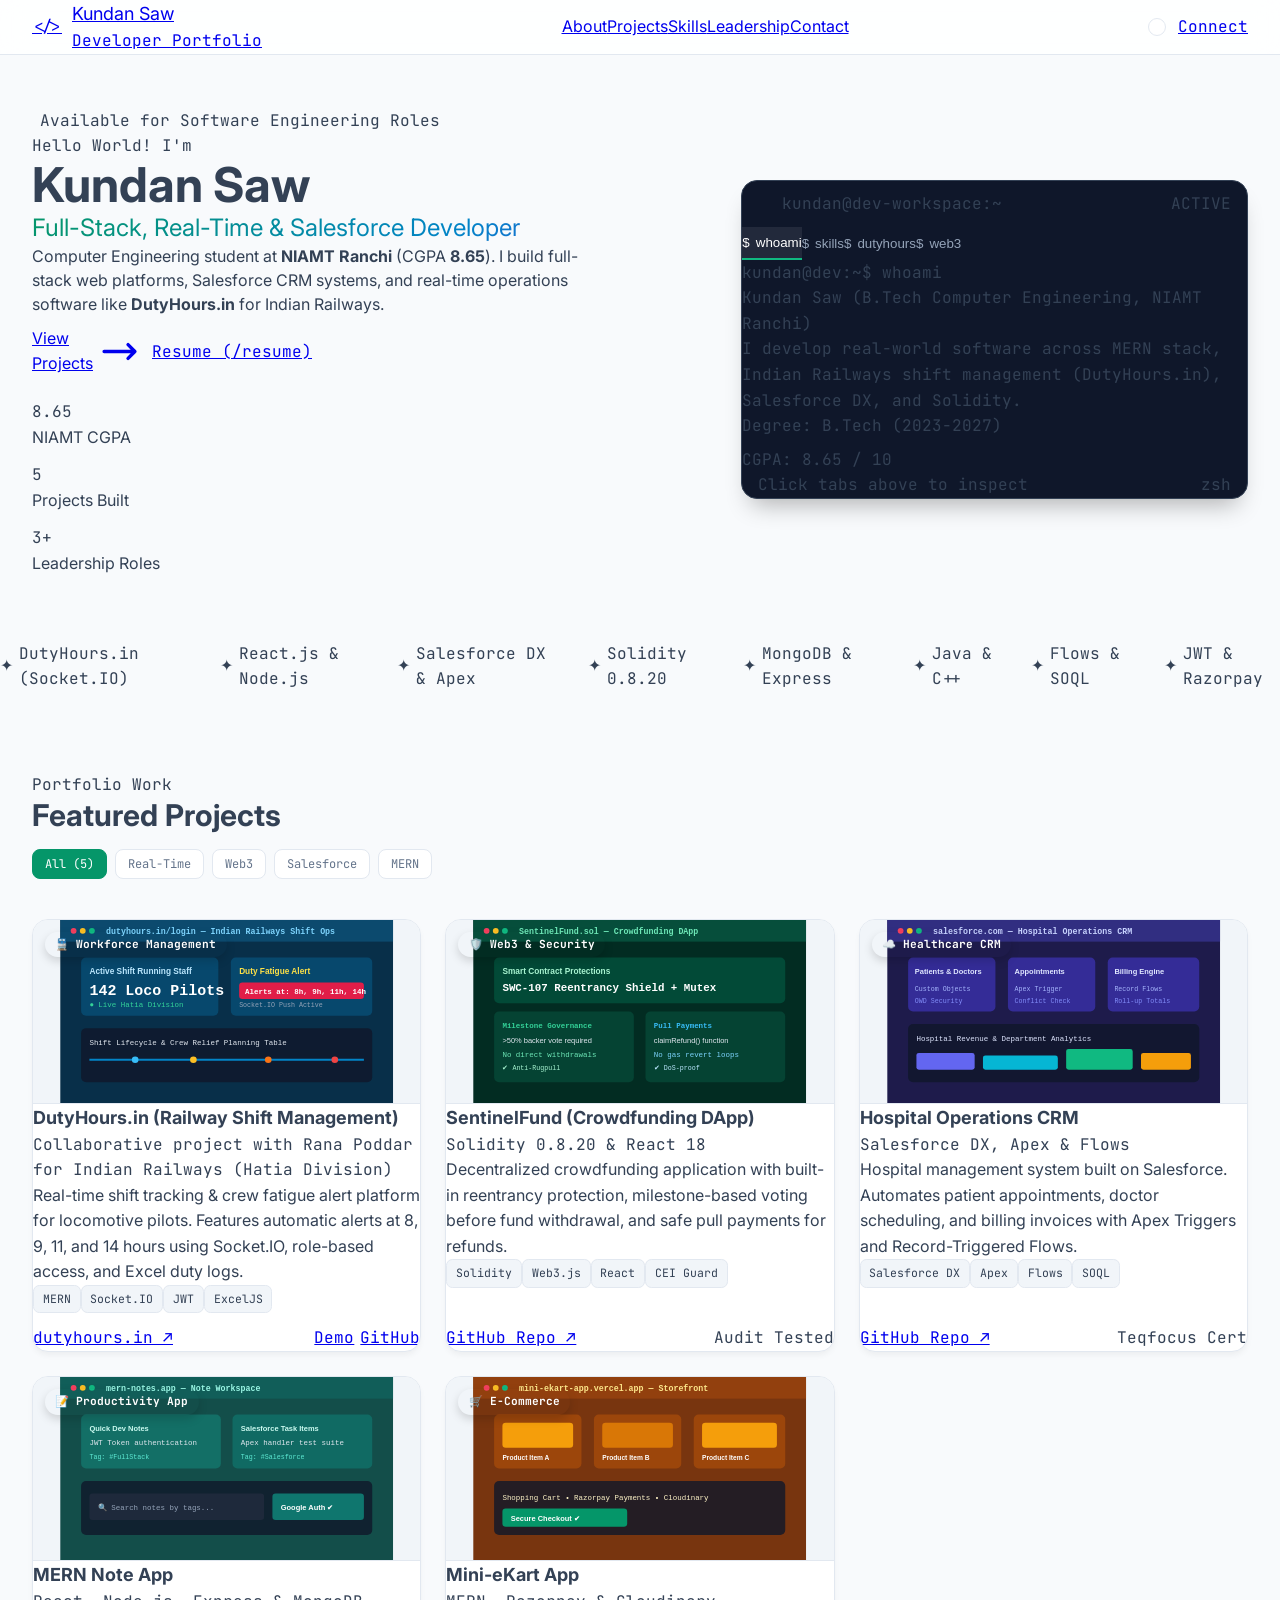
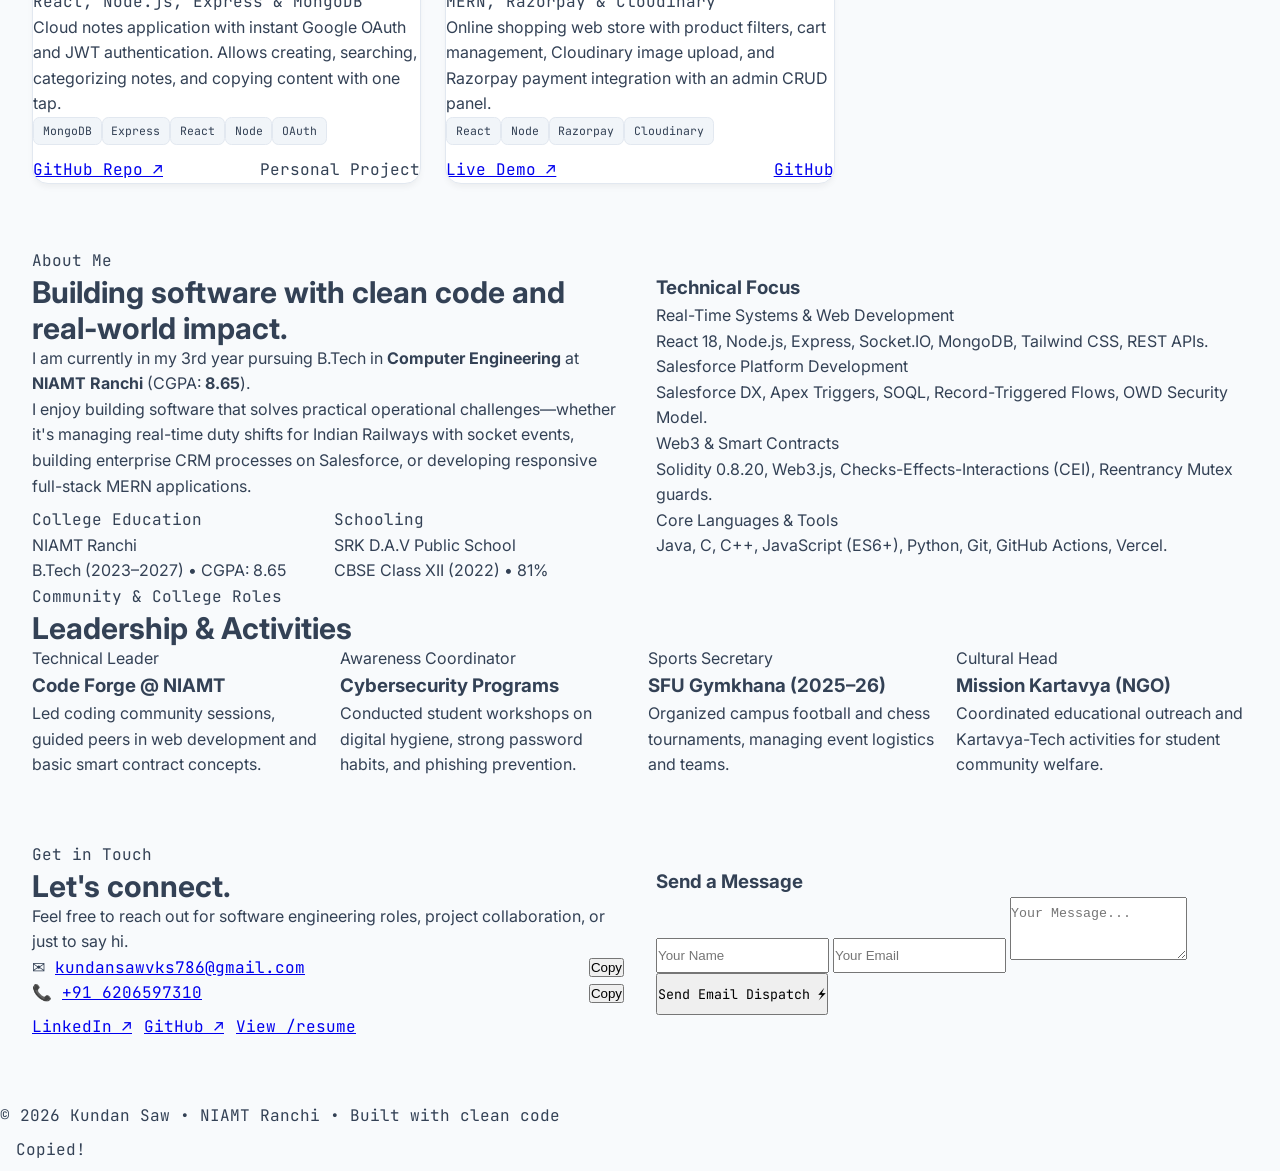
==== commit 38654112: "Sticky header with Day/Night toggle, simplified natural copy, and balanced focus" ====
--- a/index.html
+++ b/index.html
@@ -3,204 +3,184 @@
 <head>
   <meta charset="UTF-8">
   <meta name="viewport" content="width=device-width, initial-scale=1.0">
-  <title>Kundan Saw | Cybersecurity & Web3 Developer • Full-Stack • Salesforce</title>
+  <title>Kundan Saw | Full-Stack & Salesforce Developer</title>
   
-  <!-- SEO & LinkedIn OpenGraph Metadata -->
-  <meta name="description" content="Portfolio of Kundan Saw: Computer Engineering at NIAMT Ranchi, specializing in Web3 Smart Contract Security (SentinelFund), Real-Time Systems (DutyHours.in Railway Shift Management), Salesforce CRM, and MERN Full Stack.">
-  <meta name="keywords" content="Kundan Saw, Cybersecurity, Web3 Developer, Solidity, Smart Contract Audit, Salesforce Developer, Apex, MERN Stack, DutyHours.in, Railway Shift Management, NIAMT Ranchi">
+  <!-- SEO & OpenGraph -->
+  <meta name="description" content="Portfolio of Kundan Saw: Computer Engineering at NIAMT Ranchi, building scalable web apps, Salesforce systems, and real-time platforms like DutyHours.in.">
   <meta name="author" content="Kundan Saw">
   
   <meta property="og:type" content="website">
   <meta property="og:url" content="https://kundan62065.github.io/">
   <link rel="canonical" href="https://kundan62065.github.io/">
-  <meta property="og:title" content="Kundan Saw | Cybersecurity & Web3 Developer • Full-Stack • Salesforce">
-  <meta property="og:description" content="Explore flagship projects: SentinelFund (Defensive Web3 Crowdfunding), DutyHours.in (Indian Railways Shift Management), and Salesforce Hospital Operations CRM.">
-  <meta property="og:image" content="https://raw.githubusercontent.com/Kundan62065/Kundan62065/main/preview-banner.png">
-  
-  <meta name="twitter:card" content="summary_large_image">
-  <meta name="twitter:title" content="Kundan Saw | Portfolio">
-  <meta name="twitter:description" content="Full-Stack Developer, Cybersecurity Enthusiast, and Salesforce Platform Builder.">
+  <meta property="og:title" content="Kundan Saw | Portfolio">
+  <meta property="og:description" content="Projects include DutyHours.in (Railway Shift Management), SentinelFund Web3 DApp, and Salesforce Hospital CRM.">
 
   <!-- Favicon -->
   <link rel="icon" href="data:image/svg+xml,<svg xmlns=%22http://www.w3.org/2000/svg%22 viewBox=%220%22%20%22100%22%20%22100%22><text y=%22.9em%22 font-size=%2290%22>⚡</text></svg>">
 
-  <!-- Google Fonts: Inter & JetBrains Mono -->
+  <!-- Fonts: Inter & JetBrains Mono -->
   <link rel="preconnect" href="https://fonts.googleapis.com">
   <link rel="preconnect" href="https://fonts.gstatic.com" crossorigin>
-  <link href="https://fonts.googleapis.com/css2?family=Inter:wght@300;400;500;600;700;800&family=JetBrains+Mono:wght@400;500;600;700&display=swap" rel="stylesheet">
+  <link href="https://fonts.googleapis.com/css2?family=Inter:wght@400;500;600;700;800&family=JetBrains+Mono:wght@400;500;600;700&display=swap" rel="stylesheet">
 
   <link rel="stylesheet" href="styles.css">
 </head>
-<body class="bg-slate-50 text-slate-800 antialiased selection:bg-emerald-500/20 selection:text-emerald-900">
-
-  <!-- Soft Ambient Glow Background Accents -->
-  <div class="fixed inset-0 pointer-events-none z-0 overflow-hidden">
-    <div class="absolute -top-40 -left-40 w-96 h-96 bg-emerald-200/40 rounded-full blur-3xl"></div>
-    <div class="absolute top-1/3 -right-40 w-[30rem] h-[30rem] bg-indigo-200/35 rounded-full blur-3xl"></div>
-    <div class="absolute -bottom-40 left-1/3 w-96 h-96 bg-cyan-200/40 rounded-full blur-3xl"></div>
-  </div>
-
-  <!-- Global Header Navigation -->
-  <header class="fixed top-0 left-0 right-0 z-50 backdrop-blur-xl bg-white/85 border-b border-slate-200/80 transition-all duration-300 shadow-sm" id="mainHeader">
-    <div class="max-w-7xl mx-auto px-4 sm:px-6 lg:px-8 h-20 flex items-center justify-between">
+<body>
+
+  <!-- STICKY HEADER (Always visible when scrolling down) -->
+  <header id="mainHeader">
+    <div class="max-w-7xl mx-auto px-4 sm:px-6 lg:px-8 h-16 sm:h-20 flex items-center justify-between">
       
-      <!-- Logo -->
-      <a href="#hero" class="group flex items-center gap-3">
-        <span class="w-10 h-10 rounded-xl bg-emerald-50 border border-emerald-200 flex items-center justify-center font-mono font-bold text-emerald-600 group-hover:border-emerald-500 group-hover:scale-105 transition-all shadow-sm">
+      <!-- Brand Logo -->
+      <a href="#hero" class="flex items-center gap-2.5">
+        <span class="w-9 h-9 rounded-xl bg-emerald-500/10 border border-emerald-500/30 flex items-center justify-center font-mono font-bold text-emerald-600 text-sm">
           &lt;/&gt;
         </span>
         <div class="flex flex-col">
-          <span class="font-bold text-lg tracking-tight text-slate-900 group-hover:text-emerald-600 transition-colors">
+          <span class="font-bold text-base sm:text-lg tracking-tight text-slate-900 dark:text-white">
             Kundan Saw
           </span>
-          <span class="font-mono text-[10px] text-emerald-600 font-semibold tracking-wider uppercase">
-            Cybersecurity & Web3
+          <span class="font-mono text-[10px] text-emerald-600 dark:text-emerald-400 font-semibold uppercase tracking-wider">
+            Developer Portfolio
           </span>
         </div>
       </a>
 
-      <!-- Desktop Navigation Links -->
-      <nav class="hidden md:flex items-center gap-8 text-sm font-semibold text-slate-600">
+      <!-- Desktop Nav -->
+      <nav class="hidden md:flex items-center gap-7 text-sm font-semibold text-slate-600 dark:text-slate-300">
         <a href="#about" class="hover:text-emerald-600 transition-colors">About</a>
         <a href="#projects" class="hover:text-emerald-600 transition-colors">Projects</a>
-        <a href="#skills" class="hover:text-emerald-600 transition-colors">Toolbox</a>
+        <a href="#skills" class="hover:text-emerald-600 transition-colors">Skills</a>
         <a href="#leadership" class="hover:text-emerald-600 transition-colors">Leadership</a>
-        <a href="#experience" class="hover:text-emerald-600 transition-colors">Certifications</a>
         <a href="#contact" class="hover:text-emerald-600 transition-colors">Contact</a>
       </nav>
 
-      <!-- Header Actions -->
-      <div class="hidden md:flex items-center gap-4">
-        <a href="resume.html" class="px-4 py-2 text-xs font-mono font-bold rounded-lg border border-slate-300 bg-white hover:bg-slate-50 hover:border-slate-400 text-slate-700 flex items-center gap-2 transition-all shadow-sm">
-          <svg class="w-4 h-4 text-emerald-600" fill="none" stroke="currentColor" viewBox="0 0 24 24">
-            <path stroke-linecap="round" stroke-linejoin="round" stroke-width="2" d="M12 10v6m0 0l-3-3m3 3l3-3m2 8H7a2 2 0 01-2-2V5a2 2 0 012-2h5.586a1 1 0 01.707.293l5.414 5.414a1 1 0 01.293.707V19a2 2 0 01-2 2z"></path>
+      <!-- Right Header Actions (Day/Night Toggle + Resume + Connect) -->
+      <div class="flex items-center gap-3">
+        
+        <!-- Day / Night Toggle Button -->
+        <button id="themeToggleBtn" class="theme-toggle-btn" aria-label="Toggle Day and Night theme" title="Toggle Light / Dark mode">
+          <!-- Sun Icon (Shown in Dark Mode to switch to light) -->
+          <svg id="sunIcon" class="w-5 h-5 text-amber-400 hidden" fill="none" stroke="currentColor" viewBox="0 0 24 24">
+            <path stroke-linecap="round" stroke-linejoin="round" stroke-width="2" d="M12 3v1m0 16v1m9-9h-1M4 9H3m15.364 6.364l-.707-.707M6.343 6.343l-.707-.707m12.728 0l-.707.707M6.343 17.657l-.707.707M16 12a4 4 0 11-8 0 4 4 0 018 0z"></path>
           </svg>
+          <!-- Moon Icon (Shown in Light Mode to switch to dark) -->
+          <svg id="moonIcon" class="w-5 h-5 text-slate-700" fill="none" stroke="currentColor" viewBox="0 0 24 24">
+            <path stroke-linecap="round" stroke-linejoin="round" stroke-width="2" d="M20.354 15.354A9 9 0 018.646 3.646 9.003 9.003 0 0012 21a9.003 9.003 0 008.354-5.646z"></path>
+          </svg>
+        </button>
+
+        <a href="resume.html" class="hidden sm:inline-flex px-3.5 py-1.5 text-xs font-mono font-bold rounded-lg border border-slate-300 dark:border-slate-700 bg-white dark:bg-slate-800 text-slate-800 dark:text-slate-200 hover:border-emerald-500 transition-all">
           /resume
         </a>
-        <a href="#contact" class="px-4 py-2 text-xs font-bold rounded-lg bg-emerald-600 hover:bg-emerald-700 text-white font-mono tracking-wide shadow-md shadow-emerald-600/20 transition-all hover:scale-105">
-          Let's Connect
+
+        <a href="#contact" class="px-3.5 py-1.5 text-xs font-bold rounded-lg bg-emerald-600 hover:bg-emerald-700 text-white font-mono transition-all">
+          Connect
         </a>
+
+        <!-- Mobile Menu Toggle -->
+        <button id="mobileMenuBtn" class="md:hidden p-2 rounded-lg border border-slate-200 dark:border-slate-800 text-slate-700 dark:text-slate-300">
+          <svg class="w-5 h-5" fill="none" stroke="currentColor" viewBox="0 0 24 24">
+            <path stroke-linecap="round" stroke-linejoin="round" stroke-width="2" d="M4 6h16M4 12h16M4 18h16"></path>
+          </svg>
+        </button>
+
       </div>
 
-      <!-- Mobile Menu Button -->
-      <button id="mobileMenuBtn" class="md:hidden p-2 rounded-lg bg-slate-100 border border-slate-200 text-slate-700 hover:text-black" aria-label="Toggle Navigation">
-        <svg class="w-6 h-6" fill="none" stroke="currentColor" viewBox="0 0 24 24">
-          <path stroke-linecap="round" stroke-linejoin="round" stroke-width="2" d="M4 6h16M4 12h16M4 18h16"></path>
-        </svg>
-      </button>
-
     </div>
 
     <!-- Mobile Drawer -->
-    <div id="mobileDrawer" class="hidden md:hidden px-4 pt-2 pb-6 bg-white border-b border-slate-200 space-y-3 shadow-lg">
-      <a href="#about" class="block py-2 text-sm font-semibold text-slate-700 hover:text-emerald-600">About</a>
-      <a href="#projects" class="block py-2 text-sm font-semibold text-slate-700 hover:text-emerald-600">Projects</a>
-      <a href="#skills" class="block py-2 text-sm font-semibold text-slate-700 hover:text-emerald-600">Toolbox</a>
-      <a href="#leadership" class="block py-2 text-sm font-semibold text-slate-700 hover:text-emerald-600">Leadership & Awareness</a>
-      <a href="#experience" class="block py-2 text-sm font-semibold text-slate-700 hover:text-emerald-600">Certifications</a>
-      <a href="#contact" class="block py-2 text-sm font-semibold text-slate-700 hover:text-emerald-600">Contact</a>
-      <div class="pt-4 flex flex-col gap-2">
-        <a href="resume.html" class="w-full text-center py-2 text-xs font-mono font-bold rounded-lg border border-slate-300 bg-slate-50 text-emerald-700">
-          View /resume
-        </a>
-        <a href="#contact" class="w-full text-center py-2 text-xs font-bold rounded-lg bg-emerald-600 text-white">
-          Let's Connect
-        </a>
-      </div>
+    <div id="mobileDrawer" class="hidden md:hidden px-4 pt-2 pb-4 bg-white dark:bg-slate-900 border-b border-slate-200 dark:border-slate-800 space-y-2 text-sm font-semibold">
+      <a href="#about" class="block py-1.5 text-slate-700 dark:text-slate-300 hover:text-emerald-600">About</a>
+      <a href="#projects" class="block py-1.5 text-slate-700 dark:text-slate-300 hover:text-emerald-600">Projects</a>
+      <a href="#skills" class="block py-1.5 text-slate-700 dark:text-slate-300 hover:text-emerald-600">Skills</a>
+      <a href="#leadership" class="block py-1.5 text-slate-700 dark:text-slate-300 hover:text-emerald-600">Leadership</a>
+      <a href="#contact" class="block py-1.5 text-slate-700 dark:text-slate-300 hover:text-emerald-600">Contact</a>
+      <a href="resume.html" class="block py-1.5 text-emerald-600 font-mono">View /resume.html</a>
     </div>
   </header>
 
-  <main class="relative z-10 pt-28">
+  <main>
 
     <!-- HERO SECTION -->
-    <section id="hero" class="max-w-7xl mx-auto px-4 sm:px-6 lg:px-8 py-14 lg:py-20">
-      <div class="grid grid-cols-1 lg:grid-cols-12 gap-12 items-center">
+    <section id="hero" class="max-w-7xl mx-auto px-4 sm:px-6 lg:px-8 py-12 lg:py-16">
+      <div class="grid grid-cols-1 lg:grid-cols-12 gap-10 items-center">
         
-        <!-- Left Content -->
-        <div class="lg:col-span-7 space-y-6">
+        <!-- Left Hero Content -->
+        <div class="lg:col-span-7 space-y-5">
           
-          <!-- Availability Badge -->
-          <div class="inline-flex items-center gap-2.5 px-3.5 py-1.5 rounded-full bg-emerald-50 border border-emerald-200 text-emerald-700 text-xs font-mono font-semibold tracking-wide shadow-sm">
-            <span class="relative flex h-2.5 w-2.5">
-              <span class="animate-ping absolute inline-flex h-full w-full rounded-full bg-emerald-400 opacity-75"></span>
-              <span class="relative inline-flex rounded-full h-2.5 w-2.5 bg-emerald-600"></span>
-            </span>
-            Available for Software & Security Roles
-          </div>
-
-          <!-- Hero Headline -->
-          <div class="space-y-2">
-            <p class="font-mono text-sm sm:text-base text-slate-500 font-medium">
-              Hello World! I'm <span class="text-slate-900 font-bold">Kundan Saw</span>
+          <div class="inline-flex items-center gap-2 px-3 py-1 rounded-full bg-emerald-500/10 border border-emerald-500/20 text-emerald-700 dark:text-emerald-400 text-xs font-mono font-semibold">
+            <span class="w-2 h-2 rounded-full bg-emerald-600 dark:bg-emerald-400"></span>
+            Available for Software Engineering Roles
+          </div>
+
+          <div class="space-y-1">
+            <p class="font-mono text-sm text-slate-500 dark:text-slate-400">Hello World! I'm</p>
+            <h1 class="text-4xl sm:text-5xl font-extrabold text-slate-900 dark:text-white tracking-tight">
+              Kundan Saw
+            </h1>
+            <p class="text-xl sm:text-2xl font-bold gradient-text pt-1">
+              Full-Stack, Real-Time & Salesforce Developer
             </p>
-            <h1 class="text-4xl sm:text-5xl lg:text-6xl font-extrabold tracking-tight text-slate-900 leading-tight">
-              Architecting <span class="gradient-text">Defensive Web3</span> & Scalable Systems.
-            </h1>
-          </div>
-
-          <!-- Bio Pitch -->
-          <p class="text-base sm:text-lg text-slate-600 leading-relaxed max-w-2xl font-normal">
-            Computer Engineering undergraduate at <strong class="text-slate-900">NIAMT Ranchi</strong> (CGPA: <strong>8.65</strong>). I engineer secure blockchain smart contracts, real-time enterprise platforms, and cloud solutions using <strong class="text-emerald-700 font-semibold">Solidity</strong>, <strong class="text-cyan-700 font-semibold">MERN Stack</strong>, and <strong class="text-indigo-700 font-semibold">Salesforce DX</strong>.
+          </div>
+
+          <p class="text-sm sm:text-base text-slate-600 dark:text-slate-300 leading-relaxed max-w-xl">
+            Computer Engineering student at <strong>NIAMT Ranchi</strong> (CGPA <strong>8.65</strong>). I build full-stack web platforms, Salesforce CRM systems, and real-time operations software like <strong>DutyHours.in</strong> for Indian Railways.
           </p>
 
-          <!-- Primary CTA Buttons -->
-          <div class="flex flex-wrap items-center gap-4 pt-2">
-            <a href="#projects" class="px-6 py-3.5 rounded-xl bg-emerald-600 hover:bg-emerald-700 text-white font-bold text-sm tracking-wide shadow-md shadow-emerald-600/25 hover:scale-[1.02] transition-all flex items-center gap-2">
-              <span>&lt;/&gt; Explore Projects</span>
+          <!-- Action Buttons -->
+          <div class="flex flex-wrap items-center gap-3 pt-1">
+            <a href="#projects" class="px-5 py-2.5 rounded-xl bg-emerald-600 hover:bg-emerald-700 text-white font-bold text-xs sm:text-sm tracking-wide shadow-sm transition-all flex items-center gap-1.5">
+              <span>View Projects</span>
               <svg class="w-4 h-4" fill="none" stroke="currentColor" viewBox="0 0 24 24"><path stroke-linecap="round" stroke-linejoin="round" stroke-width="2" d="M17 8l4 4m0 0l-4 4m4-4H3"></path></svg>
             </a>
 
-            <a href="resume.html" class="px-6 py-3.5 rounded-xl border border-slate-300 bg-white hover:bg-slate-50 hover:border-slate-400 text-slate-800 font-mono text-sm font-semibold tracking-wide shadow-sm transition-all flex items-center gap-2">
-              <svg class="w-4 h-4 text-emerald-600" fill="none" stroke="currentColor" viewBox="0 0 24 24"><path stroke-linecap="round" stroke-linejoin="round" stroke-width="2" d="M12 10v6m0 0l-3-3m3 3l3-3m2 8H7a2 2 0 01-2-2V5a2 2 0 012-2h5.586a1 1 0 01.707.293l5.414 5.414a1 1 0 01.293.707V19a2 2 0 01-2 2z"></path></svg>
-              View Resume (/resume)
+            <a href="resume.html" class="px-5 py-2.5 rounded-xl border border-slate-300 dark:border-slate-700 bg-white dark:bg-slate-800 text-slate-800 dark:text-slate-200 hover:border-emerald-500 font-mono text-xs sm:text-sm font-semibold transition-all">
+              Resume (/resume)
             </a>
 
-            <a href="https://github.com/Kundan62065" target="_blank" rel="noopener noreferrer" class="p-3.5 rounded-xl border border-slate-300 bg-white hover:border-slate-500 text-slate-700 hover:text-black shadow-sm transition-all" aria-label="GitHub Profile">
+            <a href="https://github.com/Kundan62065" target="_blank" rel="noopener noreferrer" class="p-2.5 rounded-xl border border-slate-300 dark:border-slate-700 bg-white dark:bg-slate-800 text-slate-700 dark:text-slate-200 hover:text-black dark:hover:text-white transition-all" aria-label="GitHub">
               <svg class="w-5 h-5 fill-current" viewBox="0 0 24 24"><path d="M12 0C5.37 0 0 5.37 0 12c0 5.31 3.435 9.795 8.205 11.385.6.105.825-.255.825-.57 0-.285-.015-1.23-.015-2.235-3.015.555-3.795-.735-4.035-1.41-.135-.345-.72-1.41-1.23-1.695-.42-.225-1.02-.78-.015-.795.945-.015 1.62.87 1.845 1.23 1.08 1.815 2.805 1.305 3.495.99.105-.78.42-1.305.765-1.605-2.67-.3-5.46-1.335-5.46-5.925 0-1.305.465-2.385 1.23-3.225-.12-.3-.54-1.53.12-3.18 0 0 1.005-.315 3.3 1.23.96-.27 1.98-.405 3-.405s2.04.135 3 .405c2.295-1.56 3.3-1.23 3.3-1.23.66 1.65.24 2.88.12 3.18.765.84 1.23 1.905 1.23 3.225 0 4.605-2.805 5.625-5.475 5.925.435.375.81 1.095.81 2.22 0 1.605-.015 2.895-.015 3.3 0 .315.225.69.825.57A12.02 12.02 0 0024 12c0-6.63-5.37-12-12-12z"/></svg>
             </a>
 
-            <a href="https://www.linkedin.com/in/kundan-saw-35a604284/" target="_blank" rel="noopener noreferrer" class="p-3.5 rounded-xl border border-slate-300 bg-white hover:border-slate-500 text-slate-700 hover:text-black shadow-sm transition-all" aria-label="LinkedIn Profile">
+            <a href="https://www.linkedin.com/in/kundan-saw-35a604284/" target="_blank" rel="noopener noreferrer" class="p-2.5 rounded-xl border border-slate-300 dark:border-slate-700 bg-white dark:bg-slate-800 text-slate-700 dark:text-slate-200 hover:text-black dark:hover:text-white transition-all" aria-label="LinkedIn">
               <svg class="w-5 h-5 fill-current" viewBox="0 0 24 24"><path d="M19 0h-14c-2.761 0-5 2.239-5 5v14c0 2.761 2.239 5 5 5h14c2.762 0 5-2.239 5-5v-14c0-2.761-2.238-5-5-5zm-11 19h-3v-11h3v11zm-1.5-12.268c-.966 0-1.75-.79-1.75-1.764s.784-1.764 1.75-1.764 1.75.79 1.75 1.764-.783 1.764-1.75 1.764zm13.5 12.268h-3v-5.604c0-3.368-4-3.113-4 0v5.604h-3v-11h3v1.765c1.396-2.586 7-2.777 7 2.476v6.759z"/></svg>
             </a>
 
-            <a href="https://leetcode.com/u/Kundan_kumar-saw0/" target="_blank" rel="noopener noreferrer" class="p-3.5 rounded-xl border border-slate-300 bg-white hover:border-amber-500 text-slate-700 hover:text-amber-600 shadow-sm transition-all" aria-label="LeetCode Profile">
+            <a href="https://leetcode.com/u/Kundan_kumar-saw0/" target="_blank" rel="noopener noreferrer" class="p-2.5 rounded-xl border border-slate-300 dark:border-slate-700 bg-white dark:bg-slate-800 text-slate-700 dark:text-slate-200 hover:text-amber-500 transition-all" aria-label="LeetCode">
               <svg class="w-5 h-5 fill-current" viewBox="0 0 24 24"><path d="M13.483 0a1.374 1.374 0 0 0-.961.438L7.116 6.226l-3.854 4.126a5.266 5.266 0 0 0-1.209 2.104 5.35 5.35 0 0 0-.125.513 5.527 5.527 0 0 0 .062 2.362 5.83 5.83 0 0 0 .349 1.017 5.938 5.938 0 0 0 1.271 1.818l4.277 4.193.039.038c2.248 2.165 5.852 2.133 8.063-.074l2.396-2.392c.54-.54.54-1.414.003-1.955a1.378 1.378 0 0 0-1.951-.003l-2.396 2.392a3.021 3.021 0 0 1-4.205.038l-.02-.019-4.276-4.193c-.652-.64-.972-1.469-.948-2.263a2.68 2.68 0 0 1 .666-1.795l3.774-4.04 4.346-4.652c.546-.546.546-1.43 0-1.976A1.378 1.378 0 0 0 13.483 0zm-2.88 5.9a1.376 1.376 0 0 0-1.023.55L4.472 11.9a1.38 1.38 0 1 0 2.062 1.834l5.108-5.45a1.378 1.378 0 0 0-1.039-2.384z"/></svg>
             </a>
           </div>
 
-          <!-- Quick Metric Stats -->
-          <div class="grid grid-cols-2 sm:grid-cols-4 gap-4 pt-6 border-t border-slate-200">
-            <div class="p-3.5 rounded-xl bg-white border border-slate-200 shadow-sm">
-              <div class="text-2xl font-bold font-mono text-emerald-600">8.65</div>
-              <div class="text-xs text-slate-500 font-medium mt-0.5">NIAMT CGPA</div>
-            </div>
-            <div class="p-3.5 rounded-xl bg-white border border-slate-200 shadow-sm">
-              <div class="text-2xl font-bold font-mono text-cyan-600">5</div>
-              <div class="text-xs text-slate-500 font-medium mt-0.5">Flagship Projects</div>
-            </div>
-            <div class="p-3.5 rounded-xl bg-white border border-slate-200 shadow-sm">
-              <div class="text-2xl font-bold font-mono text-indigo-600">100%</div>
-              <div class="text-xs text-slate-500 font-medium mt-0.5">Reentrancy Shielded</div>
-            </div>
-            <div class="p-3.5 rounded-xl bg-white border border-slate-200 shadow-sm">
-              <div class="text-2xl font-bold font-mono text-emerald-600">3+</div>
-              <div class="text-xs text-slate-500 font-medium mt-0.5">Leadership Roles</div>
-            </div>
-          </div>
-
-        </div>
-
-        <!-- Right Terminal Window (Clean Dark-Slate Dev Terminal) -->
+          <!-- Quick Stats -->
+          <div class="grid grid-cols-3 gap-3 pt-3 border-t border-slate-200 dark:border-slate-800">
+            <div class="p-3 rounded-xl bg-white dark:bg-slate-800 border border-slate-200 dark:border-slate-700 shadow-sm">
+              <div class="text-xl font-bold font-mono text-emerald-600 dark:text-emerald-400">8.65</div>
+              <div class="text-[11px] text-slate-500 dark:text-slate-400 font-medium">NIAMT CGPA</div>
+            </div>
+            <div class="p-3 rounded-xl bg-white dark:bg-slate-800 border border-slate-200 dark:border-slate-700 shadow-sm">
+              <div class="text-xl font-bold font-mono text-cyan-600 dark:text-cyan-400">5</div>
+              <div class="text-[11px] text-slate-500 dark:text-slate-400 font-medium">Projects Built</div>
+            </div>
+            <div class="p-3 rounded-xl bg-white dark:bg-slate-800 border border-slate-200 dark:border-slate-700 shadow-sm">
+              <div class="text-xl font-bold font-mono text-indigo-600 dark:text-indigo-400">3+</div>
+              <div class="text-[11px] text-slate-500 dark:text-slate-400 font-medium">Leadership Roles</div>
+            </div>
+          </div>
+
+        </div>
+
+        <!-- Right Terminal Window (Interactive) -->
         <div class="lg:col-span-5">
           <div class="terminal-card">
             
             <!-- Terminal Header -->
-            <div class="bg-[#1e293b] px-4 py-3 border-b border-slate-700 flex items-center justify-between">
+            <div class="bg-[#1e293b] px-4 py-2.5 border-b border-slate-700 flex items-center justify-between">
               <div class="flex items-center gap-2">
                 <span class="w-3 h-3 rounded-full bg-rose-500 inline-block"></span>
                 <span class="w-3 h-3 rounded-full bg-amber-500 inline-block"></span>
                 <span class="w-3 h-3 rounded-full bg-emerald-500 inline-block"></span>
-                <span class="ml-2 font-mono text-xs text-slate-300 font-medium">kundan@dev-workspace:~</span>
+                <span class="ml-2 font-mono text-xs text-slate-300">kundan@dev-workspace:~</span>
               </div>
               <span class="font-mono text-[10px] text-emerald-400 bg-emerald-950/60 px-2 py-0.5 rounded border border-emerald-500/30">
                 ACTIVE
@@ -209,49 +189,42 @@
 
             <!-- Terminal Tabs -->
             <div class="flex border-b border-slate-700 bg-[#0f172a] text-xs font-mono">
-              <button class="terminal-tab active px-4 py-2 border-r border-slate-700 flex items-center gap-1.5" data-tab="whoami">
+              <button class="terminal-tab active px-3.5 py-2 border-r border-slate-700 flex items-center gap-1.5" data-tab="whoami">
                 <span class="text-emerald-400">$</span> whoami
               </button>
-              <button class="terminal-tab px-4 py-2 border-r border-slate-700 flex items-center gap-1.5" data-tab="skills">
-                <span class="text-cyan-400">$</span> skills.sh
+              <button class="terminal-tab px-3.5 py-2 border-r border-slate-700 flex items-center gap-1.5" data-tab="skills">
+                <span class="text-cyan-400">$</span> skills
               </button>
-              <button class="terminal-tab px-4 py-2 border-r border-slate-700 flex items-center gap-1.5" data-tab="audit">
-                <span class="text-indigo-400">$</span> audit.sol
+              <button class="terminal-tab px-3.5 py-2 border-r border-slate-700 flex items-center gap-1.5" data-tab="railway">
+                <span class="text-amber-400">$</span> dutyhours
               </button>
-              <button class="terminal-tab px-4 py-2 flex items-center gap-1.5" data-tab="railway">
-                <span class="text-amber-400">$</span> dutyhours.io
+              <button class="terminal-tab px-3.5 py-2 flex items-center gap-1.5" data-tab="audit">
+                <span class="text-indigo-400">$</span> web3
               </button>
             </div>
 
-            <!-- Terminal Screen Content -->
-            <div class="p-5 font-mono text-xs sm:text-sm text-slate-200 min-h-[290px] overflow-y-auto" id="terminalScreen">
-              <div class="space-y-3">
-                <div class="flex items-center gap-2 text-slate-400">
-                  <span class="text-emerald-400">kundan@dev-workspace</span>:<span class="text-cyan-400">~</span>$ whoami
+            <!-- Terminal Screen -->
+            <div class="p-4 font-mono text-xs text-slate-200 min-h-[220px]" id="terminalScreen">
+              <div class="space-y-2">
+                <div class="text-slate-400">
+                  <span class="text-emerald-400">kundan@dev</span>:<span class="text-cyan-400">~</span>$ whoami
                 </div>
                 <div class="text-emerald-300 font-semibold">
                   Kundan Saw (B.Tech Computer Engineering, NIAMT Ranchi)
                 </div>
-                <p class="text-slate-400 leading-relaxed text-xs">
-                  Software architect specializing in Web3 smart contract security, real-time distributed platforms (DutyHours.in), and enterprise Salesforce CRM automation.
+                <p class="text-slate-300 leading-relaxed text-xs">
+                  I develop real-world software across MERN stack, Indian Railways shift management (DutyHours.in), Salesforce DX, and Solidity.
                 </p>
-                <div class="grid grid-cols-2 gap-2 text-xs pt-1 border-t border-slate-800">
-                  <div><span class="text-slate-500">Degree:</span> B.Tech 2023-2027</div>
-                  <div><span class="text-slate-500">CGPA:</span> 8.65 / 10</div>
-                  <div><span class="text-slate-500">Institute:</span> NIAMT Ranchi</div>
-                  <div><span class="text-slate-500">Location:</span> Ranchi, India</div>
+                <div class="grid grid-cols-2 gap-2 text-xs pt-1 border-t border-slate-800 text-slate-400">
+                  <div>Degree: B.Tech (2023-2027)</div>
+                  <div>CGPA: 8.65 / 10</div>
                 </div>
-                <div class="text-xs text-cyan-400 pt-1 flex items-center gap-1.5">
-                  <span class="inline-block w-1.5 h-1.5 rounded-full bg-cyan-400 animate-pulse"></span>
-                  Ready to deploy high-integrity software.
-                </div>
-              </div>
-            </div>
-
-            <!-- Terminal Footer -->
-            <div class="bg-[#1e293b] px-4 py-2 border-t border-slate-700 flex items-center justify-between text-[11px] font-mono text-slate-400">
-              <span>Click tabs above to inspect telemetry</span>
-              <span class="text-emerald-400 font-semibold">UTF-8 // zsh</span>
+              </div>
+            </div>
+
+            <div class="bg-[#1e293b] px-4 py-1.5 border-t border-slate-700 flex items-center justify-between text-[10px] font-mono text-slate-400">
+              <span>Click tabs above to inspect</span>
+              <span class="text-emerald-400">zsh</span>
             </div>
 
           </div>
@@ -260,132 +233,113 @@
       </div>
     </section>
 
-    <!-- SKILL MARQUEE TICKER (Light Ribbon) -->
-    <section class="py-5 border-y border-slate-200 bg-white overflow-hidden shadow-sm">
-      <div class="flex whitespace-nowrap animate-marquee gap-8 text-xs font-mono font-medium text-slate-600">
-        <span class="flex items-center gap-2"><span class="text-emerald-600 font-bold">✦</span> Solidity 0.8.20</span>
-        <span class="flex items-center gap-2"><span class="text-cyan-600 font-bold">✦</span> Web3.js & DApps</span>
-        <span class="flex items-center gap-2"><span class="text-indigo-600 font-bold">✦</span> Smart Contract Auditing</span>
-        <span class="flex items-center gap-2"><span class="text-emerald-600 font-bold">✦</span> Reentrancy (SWC-107) Shield</span>
-        <span class="flex items-center gap-2"><span class="text-cyan-600 font-bold">✦</span> DutyHours.in Real-Time Relay</span>
-        <span class="flex items-center gap-2"><span class="text-indigo-600 font-bold">✦</span> Salesforce DX & SFDX</span>
-        <span class="flex items-center gap-2"><span class="text-emerald-600 font-bold">✦</span> Apex Triggers & Handlers</span>
-        <span class="flex items-center gap-2"><span class="text-cyan-600 font-bold">✦</span> Flows & SOQL Architecture</span>
-        <span class="flex items-center gap-2"><span class="text-indigo-600 font-bold">✦</span> MERN Stack (React, Node, Express, Mongo)</span>
-        <span class="flex items-center gap-2"><span class="text-emerald-600 font-bold">✦</span> Socket.IO Push Alert Engine</span>
-        <span class="flex items-center gap-2"><span class="text-cyan-600 font-bold">✦</span> Java, C, C++ Foundations</span>
-        <span class="flex items-center gap-2"><span class="text-indigo-600 font-bold">✦</span> Razorpay & Cloudinary Integration</span>
-        <span class="flex items-center gap-2"><span class="text-emerald-600 font-bold">✦</span> STRIDE Threat Modeling</span>
+    <!-- TECH TICKER MARQUEE -->
+    <section class="py-4 border-y border-slate-200 dark:border-slate-800 bg-white dark:bg-slate-900 overflow-hidden shadow-sm">
+      <div class="flex whitespace-nowrap animate-marquee gap-8 text-xs font-mono font-medium text-slate-600 dark:text-slate-300">
+        <span class="flex items-center gap-1.5"><span class="text-emerald-600 font-bold">✦</span> DutyHours.in (Socket.IO)</span>
+        <span class="flex items-center gap-1.5"><span class="text-cyan-600 font-bold">✦</span> React.js & Node.js</span>
+        <span class="flex items-center gap-1.5"><span class="text-indigo-600 font-bold">✦</span> Salesforce DX & Apex</span>
+        <span class="flex items-center gap-1.5"><span class="text-emerald-600 font-bold">✦</span> Solidity 0.8.20</span>
+        <span class="flex items-center gap-1.5"><span class="text-cyan-600 font-bold">✦</span> MongoDB & Express</span>
+        <span class="flex items-center gap-1.5"><span class="text-indigo-600 font-bold">✦</span> Java & C++</span>
+        <span class="flex items-center gap-1.5"><span class="text-emerald-600 font-bold">✦</span> Flows & SOQL</span>
+        <span class="flex items-center gap-1.5"><span class="text-cyan-600 font-bold">✦</span> JWT & Razorpay</span>
       </div>
     </section>
 
-    <!-- FEATURED PROJECTS SHOWCASE (TUDDU STRUCTURE LIKE RANA'S PORTFOLIO) -->
-    <section id="projects" class="max-w-7xl mx-auto px-4 sm:px-6 lg:px-8 py-20">
+    <!-- FEATURED PROJECTS SHOWCASE (TUDDU CARDS) -->
+    <section id="projects" class="max-w-7xl mx-auto px-4 sm:px-6 lg:px-8 py-16">
       
       <!-- Section Header -->
-      <div class="flex flex-col md:flex-row md:items-end justify-between gap-4 mb-12">
-        <div class="space-y-2">
-          <div class="inline-flex items-center gap-2 font-mono text-xs font-bold text-emerald-700 uppercase tracking-widest bg-emerald-50 px-3 py-1 rounded-full border border-emerald-200">
-            <span class="w-2 h-2 rounded-full bg-emerald-600"></span>
-            Featured Engineering Work
-          </div>
-          <h2 class="text-3xl sm:text-4xl font-extrabold text-slate-900 tracking-tight">
-            Flagship Projects & Architectures
+      <div class="flex flex-col md:flex-row md:items-end justify-between gap-4 mb-10">
+        <div>
+          <span class="font-mono text-xs font-bold text-emerald-700 dark:text-emerald-400 uppercase tracking-wider">
+            Portfolio Work
+          </span>
+          <h2 class="text-2xl sm:text-3xl font-extrabold text-slate-900 dark:text-white tracking-tight mt-1">
+            Featured Projects
           </h2>
-          <p class="text-slate-600 text-sm max-w-xl">
-            Each project is presented in an interactive preview card ("tuddu") with live deployment links, source code, and architecture metrics.
-          </p>
         </div>
 
         <!-- Filter Tabs -->
         <div class="flex flex-wrap items-center gap-2 font-mono text-xs" id="projectFilter">
           <button class="filter-btn active" data-filter="all">All (5)</button>
           <button class="filter-btn" data-filter="realtime">Real-Time</button>
-          <button class="filter-btn" data-filter="web3">Web3 & Cyber</button>
+          <button class="filter-btn" data-filter="web3">Web3</button>
           <button class="filter-btn" data-filter="salesforce">Salesforce</button>
-          <button class="filter-btn" data-filter="mern">MERN Full-Stack</button>
+          <button class="filter-btn" data-filter="mern">MERN</button>
         </div>
       </div>
 
       <!-- Projects Grid (Tuddu Style) -->
-      <div class="grid grid-cols-1 md:grid-cols-2 lg:grid-cols-3 gap-8">
-
-        <!-- 1. TUDDU: INDIAN RAILWAYS DUTYHOURS.IN -->
+      <div class="grid grid-cols-1 md:grid-cols-2 lg:grid-cols-3 gap-6">
+
+        <!-- 1. TUDDU: DUTYHOURS.IN (RAILWAYS SHIFT MANAGEMENT) -->
         <div class="tuddu-card group" data-category="realtime">
           
-          <!-- Picture Box with Toast Badge -->
           <div class="tuddu-pic-box">
-            <!-- Toast Category Badge -->
-            <span class="toast-badge bg-cyan-600 text-white">
+            <span class="toast-badge bg-cyan-600">
               🚆 Workforce Management
             </span>
 
-            <!-- Graphical SVG Preview for DutyHours.in -->
             <svg class="tuddu-preview-svg" viewBox="0 0 400 220" fill="none" xmlns="http://www.w3.org/2000/svg">
               <rect width="400" height="220" fill="#082f49"/>
-              <!-- Top bar -->
-              <rect x="0" y="0" width="400" height="28" fill="#0c4a6e"/>
-              <circle cx="16" cy="14" r="4" fill="#f43f5e"/>
-              <circle cx="28" cy="14" r="4" fill="#fbbf24"/>
-              <circle cx="40" cy="14" r="4" fill="#10b981"/>
-              <text x="60" y="18" fill="#7dd3fc" font-family="monospace" font-size="10" font-weight="bold">dutyhours.in/login — Indian Railways Shift Ops</text>
+              <rect x="0" y="0" width="400" height="26" fill="#0c4a6e"/>
+              <circle cx="16" cy="13" r="3.5" fill="#f43f5e"/>
+              <circle cx="27" cy="13" r="3.5" fill="#fbbf24"/>
+              <circle cx="38" cy="13" r="3.5" fill="#10b981"/>
+              <text x="55" y="17" fill="#7dd3fc" font-family="monospace" font-size="10" font-weight="bold">dutyhours.in/login — Indian Railways Shift Ops</text>
               
-              <!-- Dashboard Panels -->
-              <rect x="20" y="45" width="170" height="75" rx="8" fill="#075985" opacity="0.6"/>
-              <text x="32" y="65" fill="#bae6fd" font-family="sans-serif" font-size="10" font-weight="bold">Active Shift Fleet</text>
-              <text x="32" y="90" fill="#ffffff" font-family="monospace" font-size="20" font-weight="bold">142 Loco Pilots</text>
-              <text x="32" y="108" fill="#34d399" font-family="monospace" font-size="9">● Hatia Div Sync Live</text>
-
-              <rect x="210" y="45" width="170" height="75" rx="8" fill="#075985" opacity="0.6"/>
-              <text x="222" y="65" fill="#fde047" font-family="sans-serif" font-size="10" font-weight="bold">Fatigue Threshold Alert</text>
-              <rect x="222" y="76" width="145" height="18" rx="4" fill="#e11d48"/>
-              <text x="228" y="89" fill="#ffffff" font-family="monospace" font-size="9" font-weight="bold">⚠ 11h Threshold Warning</text>
-              <text x="222" y="108" fill="#94a3b8" font-family="monospace" font-size="8">Socket.IO Push Active</text>
-
-              <!-- Duty Shift Timeline -->
-              <rect x="20" y="135" width="360" height="65" rx="8" fill="#0f172a" opacity="0.8"/>
-              <text x="32" y="153" fill="#e2e8f0" font-family="monospace" font-size="9">Duty Milestones: [8h Alert] → [9h Relief] → [11h Critical] → [14h Limit]</text>
-              <line x1="32" y1="170" x2="368" y2="170" stroke="#0284c7" stroke-width="3"/>
-              <circle cx="90" cy="170" r="5" fill="#38bdf8"/>
-              <circle cx="160" cy="170" r="5" fill="#fbbf24"/>
-              <circle cx="250" cy="170" r="5" fill="#f97316"/>
-              <circle cx="340" cy="170" r="5" fill="#ef4444"/>
+              <rect x="25" y="45" width="165" height="70" rx="6" fill="#075985" opacity="0.6"/>
+              <text x="35" y="65" fill="#bae6fd" font-family="sans-serif" font-size="10" font-weight="bold">Active Shift Running Staff</text>
+              <text x="35" y="90" fill="#ffffff" font-family="monospace" font-size="18" font-weight="bold">142 Loco Pilots</text>
+              <text x="35" y="105" fill="#34d399" font-family="monospace" font-size="9">● Live Hatia Division</text>
+
+              <rect x="205" y="45" width="170" height="70" rx="6" fill="#075985" opacity="0.6"/>
+              <text x="215" y="65" fill="#fde047" font-family="sans-serif" font-size="10" font-weight="bold">Duty Fatigue Alert</text>
+              <rect x="215" y="75" width="150" height="20" rx="4" fill="#e11d48"/>
+              <text x="222" y="89" fill="#ffffff" font-family="monospace" font-size="9" font-weight="bold">Alerts at: 8h, 9h, 11h, 14h</text>
+              <text x="215" y="105" fill="#94a3b8" font-family="monospace" font-size="8">Socket.IO Push Active</text>
+
+              <rect x="25" y="130" width="350" height="65" rx="6" fill="#0f172a" opacity="0.8"/>
+              <text x="35" y="150" fill="#e2e8f0" font-family="monospace" font-size="9">Shift Lifecycle &amp; Crew Relief Planning Table</text>
+              <line x1="35" y1="168" x2="365" y2="168" stroke="#0284c7" stroke-width="2.5"/>
+              <circle cx="90" cy="168" r="4" fill="#38bdf8"/>
+              <circle cx="160" cy="168" r="4" fill="#fbbf24"/>
+              <circle cx="250" cy="168" r="4" fill="#f97316"/>
+              <circle cx="330" cy="168" r="4" fill="#ef4444"/>
             </svg>
           </div>
 
-          <!-- Card Content -->
-          <div class="p-5 flex-1 flex flex-col justify-between space-y-4">
-            <div class="space-y-2">
-              <h3 class="text-lg font-bold text-slate-900 group-hover:text-cyan-700 transition-colors">
+          <div class="p-5 flex-1 flex flex-col justify-between space-y-3">
+            <div class="space-y-1.5">
+              <h3 class="text-base sm:text-lg font-bold text-slate-900 dark:text-white group-hover:text-cyan-600 transition-colors">
                 DutyHours.in (Railway Shift Management)
               </h3>
-              <p class="text-xs text-emerald-700 font-mono font-semibold">
-                ✦ Co-engineered with Rana Poddar for Indian Railways (Hatia Division)
-              </p>
-              <p class="text-xs text-slate-600 leading-relaxed">
-                Full-stack real-time crew shift tracking engine for locomotive pilots. Features automated fatigue alerts at 8, 9, 11, and 14 hours via Socket.IO push events and multi-tier RBAC.
-              </p>
-
-              <!-- Tech Tags -->
-              <div class="flex flex-wrap gap-1.5 pt-2">
-                <span class="skill-tag">MERN Stack</span>
+              <p class="text-xs text-emerald-700 dark:text-emerald-400 font-mono font-medium">
+                Collaborative project with Rana Poddar for Indian Railways (Hatia Division)
+              </p>
+              <p class="text-xs text-slate-600 dark:text-slate-300 leading-relaxed">
+                Real-time shift tracking & crew fatigue alert platform for locomotive pilots. Features automatic alerts at 8, 9, 11, and 14 hours using Socket.IO, role-based access, and Excel duty logs.
+              </p>
+
+              <div class="flex flex-wrap gap-1 pt-1">
+                <span class="skill-tag">MERN</span>
                 <span class="skill-tag">Socket.IO</span>
                 <span class="skill-tag">JWT</span>
                 <span class="skill-tag">ExcelJS</span>
-                <span class="skill-tag">Tailwind</span>
-              </div>
-            </div>
-
-            <!-- Action Links -->
-            <div class="pt-4 border-t border-slate-100 flex flex-wrap items-center justify-between gap-2">
-              <a href="https://www.dutyhours.in/login" target="_blank" rel="noopener noreferrer" class="px-3.5 py-1.5 rounded-lg bg-cyan-600 hover:bg-cyan-700 text-white font-mono font-bold text-xs flex items-center gap-1.5 shadow-sm transition-all">
-                <span>View Project ↗</span>
+              </div>
+            </div>
+
+            <div class="pt-3 border-t border-slate-100 dark:border-slate-800 flex items-center justify-between">
+              <a href="https://www.dutyhours.in/login" target="_blank" rel="noopener noreferrer" class="px-3 py-1.5 rounded-lg bg-cyan-600 hover:bg-cyan-700 text-white font-mono font-bold text-xs flex items-center gap-1 shadow-sm transition-all">
+                <span>dutyhours.in ↗</span>
               </a>
-              <div class="flex items-center gap-2">
-                <a href="https://liver-frontend-eight.vercel.app/" target="_blank" rel="noopener noreferrer" class="px-2.5 py-1.5 rounded-lg border border-slate-200 bg-slate-50 hover:bg-slate-100 text-slate-700 font-mono text-[11px] transition-all">
+              <div class="flex items-center gap-1.5">
+                <a href="https://liver-frontend-eight.vercel.app/" target="_blank" rel="noopener noreferrer" class="px-2 py-1 rounded border border-slate-200 dark:border-slate-700 text-slate-700 dark:text-slate-300 font-mono text-[11px] hover:text-black dark:hover:text-white">
                   Demo
                 </a>
-                <a href="https://github.com/Kundan62065/R_frontend" target="_blank" rel="noopener noreferrer" class="px-2.5 py-1.5 rounded-lg border border-slate-200 bg-slate-50 hover:bg-slate-100 text-slate-700 font-mono text-[11px] transition-all">
+                <a href="https://github.com/Kundan62065/R_frontend" target="_blank" rel="noopener noreferrer" class="px-2 py-1 rounded border border-slate-200 dark:border-slate-700 text-slate-700 dark:text-slate-300 font-mono text-[11px] hover:text-black dark:hover:text-white">
                   GitHub
                 </a>
               </div>
@@ -394,77 +348,65 @@
           </div>
         </div>
 
-        <!-- 2. TUDDU: SENTINELFUND (CYBERSECURITY & WEB3 DAPP) -->
+        <!-- 2. TUDDU: SENTINELFUND (WEB3 DAPP) -->
         <div class="tuddu-card group" data-category="web3">
           
-          <!-- Picture Box with Toast Badge -->
           <div class="tuddu-pic-box">
-            <!-- Toast Category Badge -->
-            <span class="toast-badge bg-emerald-600 text-white">
-              🛡️ Web3 & Cybersecurity
+            <span class="toast-badge bg-emerald-600">
+              🛡️ Web3 &amp; Security
             </span>
 
-            <!-- Graphical SVG Preview for SentinelFund -->
             <svg class="tuddu-preview-svg" viewBox="0 0 400 220" fill="none" xmlns="http://www.w3.org/2000/svg">
               <rect width="400" height="220" fill="#022c22"/>
-              <!-- Top bar -->
-              <rect x="0" y="0" width="400" height="28" fill="#064e3b"/>
-              <circle cx="16" cy="14" r="4" fill="#f43f5e"/>
-              <circle cx="28" cy="14" r="4" fill="#fbbf24"/>
-              <circle cx="40" cy="14" r="4" fill="#10b981"/>
-              <text x="60" y="18" fill="#6ee7b7" font-family="monospace" font-size="10" font-weight="bold">SentinelFund.sol — Defensive Web3 Protocol</text>
-
-              <!-- Central Security Badge -->
-              <rect x="25" y="45" width="350" height="60" rx="8" fill="#047857" opacity="0.4"/>
-              <text x="40" y="68" fill="#a7f3d0" font-family="sans-serif" font-size="11" font-weight="bold">Smart Contract Threat Matrix</text>
-              <text x="40" y="90" fill="#ffffff" font-family="monospace" font-size="14" font-weight="bold">SWC-107 Reentrancy Mutex: LOCKED</text>
-
-              <!-- Mitigations Row -->
-              <rect x="25" y="115" width="168" height="85" rx="8" fill="#064e3b" opacity="0.7"/>
-              <text x="35" y="135" fill="#34d399" font-family="monospace" font-size="9" font-weight="bold">SWC-105 Anti-Rugpull</text>
-              <text x="35" y="152" fill="#e2e8f0" font-family="sans-serif" font-size="9">Milestone Quorum Voting</text>
-              <text x="35" y="168" fill="#6ee7b7" font-family="monospace" font-size="9">&gt;50% Contributor Consensus</text>
-              <text x="35" y="185" fill="#a7f3d0" font-family="monospace" font-size="8">✔ Centralization Eliminated</text>
-
-              <rect x="207" y="115" width="168" height="85" rx="8" fill="#064e3b" opacity="0.7"/>
-              <text x="217" y="135" fill="#38bdf8" font-family="monospace" font-size="9" font-weight="bold">SWC-113 DoS Pull Pay</text>
-              <text x="217" y="152" fill="#e2e8f0" font-family="sans-serif" font-size="9">Individual claimRefund()</text>
-              <text x="217" y="168" fill="#7dd3fc" font-family="monospace" font-size="9">0 Gas Revert Loops</text>
-              <text x="217" y="185" fill="#bae6fd" font-family="monospace" font-size="8">✔ Circuit Breaker Active</text>
+              <rect x="0" y="0" width="400" height="26" fill="#064e3b"/>
+              <circle cx="16" cy="13" r="3.5" fill="#f43f5e"/>
+              <circle cx="27" cy="13" r="3.5" fill="#fbbf24"/>
+              <circle cx="38" cy="13" r="3.5" fill="#10b981"/>
+              <text x="55" y="17" fill="#6ee7b7" font-family="monospace" font-size="10" font-weight="bold">SentinelFund.sol — Crowdfunding DApp</text>
+
+              <rect x="25" y="45" width="350" height="55" rx="6" fill="#047857" opacity="0.4"/>
+              <text x="35" y="65" fill="#a7f3d0" font-family="sans-serif" font-size="10" font-weight="bold">Smart Contract Protections</text>
+              <text x="35" y="85" fill="#ffffff" font-family="monospace" font-size="13" font-weight="bold">SWC-107 Reentrancy Shield + Mutex</text>
+
+              <rect x="25" y="110" width="168" height="85" rx="6" fill="#064e3b" opacity="0.7"/>
+              <text x="35" y="130" fill="#34d399" font-family="monospace" font-size="9" font-weight="bold">Milestone Governance</text>
+              <text x="35" y="148" fill="#e2e8f0" font-family="sans-serif" font-size="9">&gt;50% backer vote required</text>
+              <text x="35" y="165" fill="#6ee7b7" font-family="monospace" font-size="9">No direct withdrawals</text>
+              <text x="35" y="180" fill="#a7f3d0" font-family="monospace" font-size="8">✔ Anti-Rugpull</text>
+
+              <rect x="207" y="110" width="168" height="85" rx="6" fill="#064e3b" opacity="0.7"/>
+              <text x="217" y="130" fill="#38bdf8" font-family="monospace" font-size="9" font-weight="bold">Pull Payments</text>
+              <text x="217" y="148" fill="#e2e8f0" font-family="sans-serif" font-size="9">claimRefund() function</text>
+              <text x="217" y="165" fill="#7dd3fc" font-family="monospace" font-size="9">No gas revert loops</text>
+              <text x="217" y="180" fill="#bae6fd" font-family="monospace" font-size="8">✔ DoS-proof</text>
             </svg>
           </div>
 
-          <!-- Card Content -->
-          <div class="p-5 flex-1 flex flex-col justify-between space-y-4">
-            <div class="space-y-2">
-              <h3 class="text-lg font-bold text-slate-900 group-hover:text-emerald-700 transition-colors">
-                SentinelFund: Defensive Web3 DApp
+          <div class="p-5 flex-1 flex flex-col justify-between space-y-3">
+            <div class="space-y-1.5">
+              <h3 class="text-base sm:text-lg font-bold text-slate-900 dark:text-white group-hover:text-emerald-600 transition-colors">
+                SentinelFund (Crowdfunding DApp)
               </h3>
-              <p class="text-xs text-emerald-700 font-mono font-semibold">
-                ✦ Solidity 0.8.20 • Checks-Effects-Interactions (CEI) & STRIDE
-              </p>
-              <p class="text-xs text-slate-600 leading-relaxed">
-                Enterprise defensive crowdfunding protocol built for smart contract security. Defends against SWC-107 reentrancy, SWC-105 rug-pulls via milestone voting quorum, and SWC-113 DoS pull payments.
-              </p>
-
-              <!-- Tech Tags -->
-              <div class="flex flex-wrap gap-1.5 pt-2">
-                <span class="skill-tag">Solidity 0.8.20</span>
+              <p class="text-xs text-emerald-700 dark:text-emerald-400 font-mono font-medium">
+                Solidity 0.8.20 &amp; React 18
+              </p>
+              <p class="text-xs text-slate-600 dark:text-slate-300 leading-relaxed">
+                Decentralized crowdfunding application with built-in reentrancy protection, milestone-based voting before fund withdrawal, and safe pull payments for refunds.
+              </p>
+
+              <div class="flex flex-wrap gap-1 pt-1">
+                <span class="skill-tag">Solidity</span>
                 <span class="skill-tag">Web3.js</span>
-                <span class="skill-tag">React 18</span>
-                <span class="skill-tag">STRIDE</span>
-                <span class="skill-tag">CEI Pattern</span>
-              </div>
-            </div>
-
-            <!-- Action Links -->
-            <div class="pt-4 border-t border-slate-100 flex flex-wrap items-center justify-between gap-2">
-              <button class="open-audit-modal px-3.5 py-1.5 rounded-lg bg-emerald-600 hover:bg-emerald-700 text-white font-mono font-bold text-xs flex items-center gap-1.5 shadow-sm transition-all cursor-pointer">
-                <span>Threat Matrix ↗</span>
-              </button>
-              <a href="https://github.com/Kundan62065/crowdfunding-dapp" target="_blank" rel="noopener noreferrer" class="px-2.5 py-1.5 rounded-lg border border-slate-200 bg-slate-50 hover:bg-slate-100 text-slate-700 font-mono text-[11px] transition-all">
-                GitHub Repo
+                <span class="skill-tag">React</span>
+                <span class="skill-tag">CEI Guard</span>
+              </div>
+            </div>
+
+            <div class="pt-3 border-t border-slate-100 dark:border-slate-800 flex items-center justify-between">
+              <a href="https://github.com/Kundan62065/crowdfunding-dapp" target="_blank" rel="noopener noreferrer" class="px-3 py-1.5 rounded-lg bg-emerald-600 hover:bg-emerald-700 text-white font-mono font-bold text-xs flex items-center gap-1 shadow-sm transition-all">
+                <span>GitHub Repo ↗</span>
               </a>
+              <span class="text-slate-400 font-mono text-[11px]">Audit Tested</span>
             </div>
 
           </div>
@@ -473,228 +415,199 @@
         <!-- 3. TUDDU: SALESFORCE HOSPITAL MANAGEMENT CRM -->
         <div class="tuddu-card group" data-category="salesforce">
           
-          <!-- Picture Box with Toast Badge -->
           <div class="tuddu-pic-box">
-            <!-- Toast Category Badge -->
-            <span class="toast-badge bg-indigo-600 text-white">
+            <span class="toast-badge bg-indigo-600">
               ☁️ Healthcare CRM
             </span>
 
-            <!-- Graphical SVG Preview for Salesforce CRM -->
             <svg class="tuddu-preview-svg" viewBox="0 0 400 220" fill="none" xmlns="http://www.w3.org/2000/svg">
               <rect width="400" height="220" fill="#1e1b4b"/>
-              <!-- Top bar -->
-              <rect x="0" y="0" width="400" height="28" fill="#312e81"/>
-              <circle cx="16" cy="14" r="4" fill="#f43f5e"/>
-              <circle cx="28" cy="14" r="4" fill="#fbbf24"/>
-              <circle cx="40" cy="14" r="4" fill="#10b981"/>
-              <text x="60" y="18" fill="#c7d2fe" font-family="monospace" font-size="10" font-weight="bold">salesforce.com — Hospital Care Console</text>
-
-              <!-- Relational Data Model -->
-              <rect x="25" y="45" width="110" height="65" rx="6" fill="#4338ca" opacity="0.6"/>
-              <text x="35" y="65" fill="#e0e7ff" font-family="sans-serif" font-size="10" font-weight="bold">Patients & Records</text>
-              <text x="35" y="85" fill="#a5b4fc" font-family="monospace" font-size="9">OWD: Private</text>
-              <text x="35" y="100" fill="#818cf8" font-family="monospace" font-size="8">HIPAA Compliance</text>
-
-              <rect x="145" y="45" width="110" height="65" rx="6" fill="#4338ca" opacity="0.6"/>
-              <text x="155" y="65" fill="#e0e7ff" font-family="sans-serif" font-size="10" font-weight="bold">Appointments</text>
-              <text x="155" y="85" fill="#a5b4fc" font-family="monospace" font-size="9">Apex Trigger</text>
-              <text x="155" y="100" fill="#818cf8" font-family="monospace" font-size="8">Conflict Check</text>
+              <rect x="0" y="0" width="400" height="26" fill="#312e81"/>
+              <circle cx="16" cy="13" r="3.5" fill="#f43f5e"/>
+              <circle cx="27" cy="13" r="3.5" fill="#fbbf24"/>
+              <circle cx="38" cy="13" r="3.5" fill="#10b981"/>
+              <text x="55" y="17" fill="#c7d2fe" font-family="monospace" font-size="10" font-weight="bold">salesforce.com — Hospital Operations CRM</text>
+
+              <rect x="25" y="45" width="105" height="65" rx="6" fill="#4338ca" opacity="0.6"/>
+              <text x="33" y="65" fill="#e0e7ff" font-family="sans-serif" font-size="9" font-weight="bold">Patients &amp; Doctors</text>
+              <text x="33" y="85" fill="#a5b4fc" font-family="monospace" font-size="8">Custom Objects</text>
+              <text x="33" y="100" fill="#818cf8" font-family="monospace" font-size="8">OWD Security</text>
+
+              <rect x="145" y="45" width="105" height="65" rx="6" fill="#4338ca" opacity="0.6"/>
+              <text x="153" y="65" fill="#e0e7ff" font-family="sans-serif" font-size="9" font-weight="bold">Appointments</text>
+              <text x="153" y="85" fill="#a5b4fc" font-family="monospace" font-size="8">Apex Trigger</text>
+              <text x="153" y="100" fill="#818cf8" font-family="monospace" font-size="8">Conflict Check</text>
 
               <rect x="265" y="45" width="110" height="65" rx="6" fill="#4338ca" opacity="0.6"/>
-              <text x="275" y="65" fill="#e0e7ff" font-family="sans-serif" font-size="10" font-weight="bold">Billing Engine</text>
-              <text x="275" y="85" fill="#a5b4fc" font-family="monospace" font-size="9">Record Flows</text>
-              <text x="275" y="100" fill="#818cf8" font-family="monospace" font-size="8">Roll-up Totals</text>
-
-              <!-- Executive Chart -->
-              <rect x="25" y="125" width="350" height="75" rx="8" fill="#0f172a" opacity="0.8"/>
-              <text x="35" y="145" fill="#e0e7ff" font-family="monospace" font-size="9">Department Revenue & Doctor Availability Matrix</text>
-              <rect x="35" y="160" width="70" height="25" rx="4" fill="#6366f1"/>
-              <rect x="115" y="165" width="90" height="20" rx="4" fill="#06b6d4"/>
-              <rect x="215" y="155" width="80" height="30" rx="4" fill="#10b981"/>
-              <rect x="305" y="162" width="60" height="23" rx="4" fill="#f59e0b"/>
+              <text x="273" y="65" fill="#e0e7ff" font-family="sans-serif" font-size="9" font-weight="bold">Billing Engine</text>
+              <text x="273" y="85" fill="#a5b4fc" font-family="monospace" font-size="8">Record Flows</text>
+              <text x="273" y="100" fill="#818cf8" font-family="monospace" font-size="8">Roll-up Totals</text>
+
+              <rect x="25" y="125" width="350" height="70" rx="6" fill="#0f172a" opacity="0.8"/>
+              <text x="35" y="145" fill="#e0e7ff" font-family="monospace" font-size="9">Hospital Revenue &amp; Department Analytics</text>
+              <rect x="35" y="160" width="70" height="20" rx="3" fill="#6366f1"/>
+              <rect x="115" y="163" width="90" height="17" rx="3" fill="#06b6d4"/>
+              <rect x="215" y="155" width="80" height="25" rx="3" fill="#10b981"/>
+              <rect x="305" y="160" width="60" height="20" rx="3" fill="#f59e0b"/>
             </svg>
           </div>
 
-          <!-- Card Content -->
-          <div class="p-5 flex-1 flex flex-col justify-between space-y-4">
-            <div class="space-y-2">
-              <h3 class="text-lg font-bold text-slate-900 group-hover:text-indigo-700 transition-colors">
-                Hospital Operations & Management CRM
+          <div class="p-5 flex-1 flex flex-col justify-between space-y-3">
+            <div class="space-y-1.5">
+              <h3 class="text-base sm:text-lg font-bold text-slate-900 dark:text-white group-hover:text-indigo-600 transition-colors">
+                Hospital Operations CRM
               </h3>
-              <p class="text-xs text-indigo-700 font-mono font-semibold">
-                ✦ Salesforce DX • Apex Handlers • Record Flows • OWD Security
-              </p>
-              <p class="text-xs text-slate-600 leading-relaxed">
-                Enterprise healthcare management CRM automating patient intake, doctor appointments, prescription dispatch, and billing with strict Organization-Wide Defaults (OWD) and HIPAA confidentiality.
-              </p>
-
-              <!-- Tech Tags -->
-              <div class="flex flex-wrap gap-1.5 pt-2">
+              <p class="text-xs text-indigo-700 dark:text-indigo-400 font-mono font-medium">
+                Salesforce DX, Apex &amp; Flows
+              </p>
+              <p class="text-xs text-slate-600 dark:text-slate-300 leading-relaxed">
+                Hospital management system built on Salesforce. Automates patient appointments, doctor scheduling, and billing invoices with Apex Triggers and Record-Triggered Flows.
+              </p>
+
+              <div class="flex flex-wrap gap-1 pt-1">
                 <span class="skill-tag">Salesforce DX</span>
-                <span class="skill-tag">Apex Triggers</span>
+                <span class="skill-tag">Apex</span>
+                <span class="skill-tag">Flows</span>
                 <span class="skill-tag">SOQL</span>
-                <span class="skill-tag">Flows</span>
-                <span class="skill-tag">OWD Model</span>
-              </div>
-            </div>
-
-            <!-- Action Links -->
-            <div class="pt-4 border-t border-slate-100 flex flex-wrap items-center justify-between gap-2">
-              <a href="https://github.com/Kundan62065/Hospital-Management-Salesforce" target="_blank" rel="noopener noreferrer" class="px-3.5 py-1.5 rounded-lg bg-indigo-600 hover:bg-indigo-700 text-white font-mono font-bold text-xs flex items-center gap-1.5 shadow-sm transition-all">
-                <span>View Project ↗</span>
+              </div>
+            </div>
+
+            <div class="pt-3 border-t border-slate-100 dark:border-slate-800 flex items-center justify-between">
+              <a href="https://github.com/Kundan62065/Hospital-Management-Salesforce" target="_blank" rel="noopener noreferrer" class="px-3 py-1.5 rounded-lg bg-indigo-600 hover:bg-indigo-700 text-white font-mono font-bold text-xs flex items-center gap-1 shadow-sm transition-all">
+                <span>GitHub Repo ↗</span>
               </a>
-              <span class="text-slate-400 font-mono text-[11px]">Teqfocus Certified</span>
-            </div>
-
-          </div>
-        </div>
-
-        <!-- 4. TUDDU: MERN NOTE (PRODUCTIVITY WORKSPACE) -->
+              <span class="text-slate-400 font-mono text-[11px]">Teqfocus Cert</span>
+            </div>
+
+          </div>
+        </div>
+
+        <!-- 4. TUDDU: MERN NOTE -->
         <div class="tuddu-card group" data-category="mern">
           
-          <!-- Picture Box with Toast Badge -->
           <div class="tuddu-pic-box">
-            <!-- Toast Category Badge -->
-            <span class="toast-badge bg-teal-600 text-white">
-              📝 Cloud Productivity
+            <span class="toast-badge bg-teal-600">
+              📝 Productivity App
             </span>
 
-            <!-- Graphical SVG Preview for MERN Note -->
             <svg class="tuddu-preview-svg" viewBox="0 0 400 220" fill="none" xmlns="http://www.w3.org/2000/svg">
               <rect width="400" height="220" fill="#134e4a"/>
-              <!-- Top bar -->
-              <rect x="0" y="0" width="400" height="28" fill="#115e59"/>
-              <circle cx="16" cy="14" r="4" fill="#f43f5e"/>
-              <circle cx="28" cy="14" r="4" fill="#fbbf24"/>
-              <circle cx="40" cy="14" r="4" fill="#10b981"/>
-              <text x="60" y="18" fill="#99f6e4" font-family="monospace" font-size="10" font-weight="bold">mern-notes-app.dev — Google OAuth 2.0</text>
-
-              <!-- Sticky Note Grid Mockup -->
-              <rect x="25" y="45" width="168" height="68" rx="8" fill="#14b8a6" opacity="0.3"/>
-              <text x="35" y="65" fill="#ccfbf1" font-family="sans-serif" font-size="10" font-weight="bold">Sprint Architecture Notes</text>
-              <text x="35" y="82" fill="#e2e8f0" font-family="monospace" font-size="9">JWT Authentication token validation</text>
-              <text x="35" y="98" fill="#5eead4" font-family="monospace" font-size="8">Tag: #FullStack #Security</text>
-
-              <rect x="207" y="45" width="168" height="68" rx="8" fill="#0d9488" opacity="0.4"/>
-              <text x="217" y="65" fill="#ccfbf1" font-family="sans-serif" font-size="10" font-weight="bold">Smart Contract Audit Check</text>
-              <text x="217" y="82" fill="#e2e8f0" font-family="monospace" font-size="9">SWC-107 CEI patterns review</text>
-              <text x="217" y="98" fill="#5eead4" font-family="monospace" font-size="8">Tag: #Solidity #Web3</text>
-
-              <!-- Bottom Search Bar & Google Sign-in Mockup -->
-              <rect x="25" y="130" width="350" height="65" rx="8" fill="#0f172a" opacity="0.8"/>
-              <rect x="35" y="145" width="220" height="35" rx="6" fill="#1e293b"/>
-              <text x="45" y="167" fill="#94a3b8" font-family="monospace" font-size="9">🔍 Instant search all tags...</text>
-              <rect x="265" y="145" width="100" height="35" rx="6" fill="#0f766e"/>
-              <text x="275" y="167" fill="#ffffff" font-family="sans-serif" font-size="9" font-weight="bold">G-Auth 2.0 ✔</text>
+              <rect x="0" y="0" width="400" height="26" fill="#115e59"/>
+              <circle cx="16" cy="13" r="3.5" fill="#f43f5e"/>
+              <circle cx="27" cy="13" r="3.5" fill="#fbbf24"/>
+              <circle cx="38" cy="13" r="3.5" fill="#10b981"/>
+              <text x="55" y="17" fill="#99f6e4" font-family="monospace" font-size="10" font-weight="bold">mern-notes.app — Note Workspace</text>
+
+              <rect x="25" y="45" width="168" height="65" rx="6" fill="#14b8a6" opacity="0.3"/>
+              <text x="35" y="65" fill="#ccfbf1" font-family="sans-serif" font-size="9" font-weight="bold">Quick Dev Notes</text>
+              <text x="35" y="82" fill="#e2e8f0" font-family="monospace" font-size="9">JWT Token authentication</text>
+              <text x="35" y="98" fill="#5eead4" font-family="monospace" font-size="8">Tag: #FullStack</text>
+
+              <rect x="207" y="45" width="168" height="65" rx="6" fill="#0d9488" opacity="0.4"/>
+              <text x="217" y="65" fill="#ccfbf1" font-family="sans-serif" font-size="9" font-weight="bold">Salesforce Task Items</text>
+              <text x="217" y="82" fill="#e2e8f0" font-family="monospace" font-size="9">Apex handler test suite</text>
+              <text x="217" y="98" fill="#5eead4" font-family="monospace" font-size="8">Tag: #Salesforce</text>
+
+              <rect x="25" y="125" width="350" height="65" rx="6" fill="#0f172a" opacity="0.8"/>
+              <rect x="35" y="140" width="210" height="32" rx="4" fill="#1e293b"/>
+              <text x="45" y="160" fill="#94a3b8" font-family="monospace" font-size="9">🔍 Search notes by tags...</text>
+              <rect x="255" y="140" width="110" height="32" rx="4" fill="#0f766e"/>
+              <text x="265" y="160" fill="#ffffff" font-family="sans-serif" font-size="9" font-weight="bold">Google Auth ✔</text>
             </svg>
           </div>
 
-          <!-- Card Content -->
-          <div class="p-5 flex-1 flex flex-col justify-between space-y-4">
-            <div class="space-y-2">
-              <h3 class="text-lg font-bold text-slate-900 group-hover:text-teal-700 transition-colors">
-                MERN Note: Multi-Auth Cloud Workspace
+          <div class="p-5 flex-1 flex flex-col justify-between space-y-3">
+            <div class="space-y-1.5">
+              <h3 class="text-base sm:text-lg font-bold text-slate-900 dark:text-white group-hover:text-teal-600 transition-colors">
+                MERN Note App
               </h3>
-              <p class="text-xs text-teal-700 font-mono font-semibold">
-                ✦ Google OAuth 2.0 • JWT Auth • MongoDB Atlas • React
-              </p>
-              <p class="text-xs text-slate-600 leading-relaxed">
-                Cloud notes platform featuring frictionless Google OAuth 2.0 and JWT token authentication. Includes instant search, markdown previews, tag categorization, and session security.
-              </p>
-
-              <!-- Tech Tags -->
-              <div class="flex flex-wrap gap-1.5 pt-2">
+              <p class="text-xs text-teal-700 dark:text-teal-400 font-mono font-medium">
+                React, Node.js, Express &amp; MongoDB
+              </p>
+              <p class="text-xs text-slate-600 dark:text-slate-300 leading-relaxed">
+                Cloud notes application with instant Google OAuth and JWT authentication. Allows creating, searching, categorizing notes, and copying content with one tap.
+              </p>
+
+              <div class="flex flex-wrap gap-1 pt-1">
                 <span class="skill-tag">MongoDB</span>
-                <span class="skill-tag">Express.js</span>
-                <span class="skill-tag">React.js</span>
-                <span class="skill-tag">Node.js</span>
-                <span class="skill-tag">Google OAuth</span>
-              </div>
-            </div>
-
-            <!-- Action Links -->
-            <div class="pt-4 border-t border-slate-100 flex flex-wrap items-center justify-between gap-2">
-              <a href="https://github.com/Kundan62065/mern-jwt-notes-app" target="_blank" rel="noopener noreferrer" class="px-3.5 py-1.5 rounded-lg bg-teal-600 hover:bg-teal-700 text-white font-mono font-bold text-xs flex items-center gap-1.5 shadow-sm transition-all">
-                <span>View Project ↗</span>
+                <span class="skill-tag">Express</span>
+                <span class="skill-tag">React</span>
+                <span class="skill-tag">Node</span>
+                <span class="skill-tag">OAuth</span>
+              </div>
+            </div>
+
+            <div class="pt-3 border-t border-slate-100 dark:border-slate-800 flex items-center justify-between">
+              <a href="https://github.com/Kundan62065/mern-jwt-notes-app" target="_blank" rel="noopener noreferrer" class="px-3 py-1.5 rounded-lg bg-teal-600 hover:bg-teal-700 text-white font-mono font-bold text-xs flex items-center gap-1 shadow-sm transition-all">
+                <span>GitHub Repo ↗</span>
               </a>
-              <span class="text-slate-400 font-mono text-[11px]">Full Stack MERN</span>
-            </div>
-
-          </div>
-        </div>
-
-        <!-- 5. TUDDU: MINI EKART (E-COMMERCE ENGINE) -->
+              <span class="text-slate-400 font-mono text-[11px]">Personal Project</span>
+            </div>
+
+          </div>
+        </div>
+
+        <!-- 5. TUDDU: MINI EKART -->
         <div class="tuddu-card group" data-category="mern">
           
-          <!-- Picture Box with Toast Badge -->
           <div class="tuddu-pic-box">
-            <!-- Toast Category Badge -->
-            <span class="toast-badge bg-amber-600 text-white">
-              🛒 Full-Stack E-Commerce
+            <span class="toast-badge bg-amber-600">
+              🛒 E-Commerce
             </span>
 
-            <!-- Graphical SVG Preview for Mini-eKart -->
             <svg class="tuddu-preview-svg" viewBox="0 0 400 220" fill="none" xmlns="http://www.w3.org/2000/svg">
               <rect width="400" height="220" fill="#78350f"/>
-              <!-- Top bar -->
-              <rect x="0" y="0" width="400" height="28" fill="#92400e"/>
-              <circle cx="16" cy="14" r="4" fill="#f43f5e"/>
-              <circle cx="28" cy="14" r="4" fill="#fbbf24"/>
-              <circle cx="40" cy="14" r="4" fill="#10b981"/>
-              <text x="60" y="18" fill="#fde68a" font-family="monospace" font-size="10" font-weight="bold">mini-ekart-app.vercel.app — Storefront</text>
-
-              <!-- Products Grid Mockup -->
-              <rect x="25" y="45" width="105" height="70" rx="6" fill="#b45309" opacity="0.6"/>
-              <rect x="35" y="55" width="85" height="35" rx="4" fill="#f59e0b"/>
-              <text x="35" y="105" fill="#ffffff" font-family="sans-serif" font-size="8" font-weight="bold">Product Item A</text>
-
-              <rect x="145" y="45" width="105" height="70" rx="6" fill="#b45309" opacity="0.6"/>
-              <rect x="155" y="55" width="85" height="35" rx="4" fill="#d97706"/>
-              <text x="155" y="105" fill="#ffffff" font-family="sans-serif" font-size="8" font-weight="bold">Product Item B</text>
-
-              <rect x="265" y="45" width="110" height="70" rx="6" fill="#b45309" opacity="0.6"/>
-              <rect x="275" y="55" width="90" height="35" rx="4" fill="#f59e0b"/>
-              <text x="275" y="105" fill="#ffffff" font-family="sans-serif" font-size="8" font-weight="bold">Product Item C</text>
-
-              <!-- Checkout & Razorpay Bar -->
-              <rect x="25" y="130" width="350" height="65" rx="8" fill="#0f172a" opacity="0.8"/>
-              <text x="35" y="152" fill="#fef3c7" font-family="monospace" font-size="9">Cart: 3 Items • Razorpay Gateway Active • Multer/Cloudinary Storage</text>
-              <rect x="35" y="162" width="160" height="22" rx="4" fill="#059669"/>
-              <text x="45" y="177" fill="#ffffff" font-family="sans-serif" font-size="9" font-weight="bold">Secure Checkout Complete ✔</text>
+              <rect x="0" y="0" width="400" height="26" fill="#92400e"/>
+              <circle cx="16" cy="13" r="3.5" fill="#f43f5e"/>
+              <circle cx="27" cy="13" r="3.5" fill="#fbbf24"/>
+              <circle cx="38" cy="13" r="3.5" fill="#10b981"/>
+              <text x="55" y="17" fill="#fde68a" font-family="monospace" font-size="10" font-weight="bold">mini-ekart-app.vercel.app — Storefront</text>
+
+              <rect x="25" y="45" width="105" height="65" rx="6" fill="#b45309" opacity="0.6"/>
+              <rect x="35" y="55" width="85" height="30" rx="4" fill="#f59e0b"/>
+              <text x="35" y="100" fill="#ffffff" font-family="sans-serif" font-size="8" font-weight="bold">Product Item A</text>
+
+              <rect x="145" y="45" width="105" height="65" rx="6" fill="#b45309" opacity="0.6"/>
+              <rect x="155" y="55" width="85" height="30" rx="4" fill="#d97706"/>
+              <text x="155" y="100" fill="#ffffff" font-family="sans-serif" font-size="8" font-weight="bold">Product Item B</text>
+
+              <rect x="265" y="45" width="110" height="65" rx="6" fill="#b45309" opacity="0.6"/>
+              <rect x="275" y="55" width="90" height="30" rx="4" fill="#f59e0b"/>
+              <text x="275" y="100" fill="#ffffff" font-family="sans-serif" font-size="8" font-weight="bold">Product Item C</text>
+
+              <rect x="25" y="125" width="350" height="65" rx="6" fill="#0f172a" opacity="0.8"/>
+              <text x="35" y="148" fill="#fef3c7" font-family="monospace" font-size="9">Shopping Cart • Razorpay Payments • Cloudinary</text>
+              <rect x="35" y="158" width="150" height="22" rx="4" fill="#059669"/>
+              <text x="45" y="173" fill="#ffffff" font-family="sans-serif" font-size="9" font-weight="bold">Secure Checkout ✔</text>
             </svg>
           </div>
 
-          <!-- Card Content -->
-          <div class="p-5 flex-1 flex flex-col justify-between space-y-4">
-            <div class="space-y-2">
-              <h3 class="text-lg font-bold text-slate-900 group-hover:text-amber-700 transition-colors">
-                Mini-eKart: Scalable E-Commerce Engine
+          <div class="p-5 flex-1 flex flex-col justify-between space-y-3">
+            <div class="space-y-1.5">
+              <h3 class="text-base sm:text-lg font-bold text-slate-900 dark:text-white group-hover:text-amber-600 transition-colors">
+                Mini-eKart App
               </h3>
-              <p class="text-xs text-amber-700 font-mono font-semibold">
-                ✦ Razorpay • Cloudinary • Nodemailer Verification • MERN
-              </p>
-              <p class="text-xs text-slate-600 leading-relaxed">
-                Full-featured online shopping platform with dynamic product catalog, category filters, Multer & Cloudinary cloud image uploads, Razorpay payments, and admin inventory CRUD.
-              </p>
-
-              <!-- Tech Tags -->
-              <div class="flex flex-wrap gap-1.5 pt-2">
-                <span class="skill-tag">React.js</span>
-                <span class="skill-tag">Node.js</span>
+              <p class="text-xs text-amber-700 dark:text-amber-400 font-mono font-medium">
+                MERN, Razorpay &amp; Cloudinary
+              </p>
+              <p class="text-xs text-slate-600 dark:text-slate-300 leading-relaxed">
+                Online shopping web store with product filters, cart management, Cloudinary image upload, and Razorpay payment integration with an admin CRUD panel.
+              </p>
+
+              <div class="flex flex-wrap gap-1 pt-1">
+                <span class="skill-tag">React</span>
+                <span class="skill-tag">Node</span>
                 <span class="skill-tag">Razorpay</span>
                 <span class="skill-tag">Cloudinary</span>
-                <span class="skill-tag">Nodemailer</span>
-              </div>
-            </div>
-
-            <!-- Action Links -->
-            <div class="pt-4 border-t border-slate-100 flex flex-wrap items-center justify-between gap-2">
-              <a href="https://mini-ekart-app-wv57.vercel.app/" target="_blank" rel="noopener noreferrer" class="px-3.5 py-1.5 rounded-lg bg-amber-600 hover:bg-amber-700 text-white font-mono font-bold text-xs flex items-center gap-1.5 shadow-sm transition-all">
-                <span>View Project ↗</span>
+              </div>
+            </div>
+
+            <div class="pt-3 border-t border-slate-100 dark:border-slate-800 flex items-center justify-between">
+              <a href="https://mini-ekart-app-wv57.vercel.app/" target="_blank" rel="noopener noreferrer" class="px-3 py-1.5 rounded-lg bg-amber-600 hover:bg-amber-700 text-white font-mono font-bold text-xs flex items-center gap-1 shadow-sm transition-all">
+                <span>Live Demo ↗</span>
               </a>
-              <a href="https://github.com/Kundan62065/MINI-EKART-APP" target="_blank" rel="noopener noreferrer" class="px-2.5 py-1.5 rounded-lg border border-slate-200 bg-slate-50 hover:bg-slate-100 text-slate-700 font-mono text-[11px] transition-all">
-                GitHub Repo
+              <a href="https://github.com/Kundan62065/MINI-EKART-APP" target="_blank" rel="noopener noreferrer" class="px-2 py-1 rounded border border-slate-200 dark:border-slate-700 text-slate-700 dark:text-slate-300 font-mono text-[11px] hover:text-black dark:hover:text-white">
+                GitHub
               </a>
             </div>
 
@@ -705,92 +618,62 @@
     </section>
 
     <!-- ABOUT SECTION -->
-    <section id="about" class="max-w-7xl mx-auto px-4 sm:px-6 lg:px-8 py-16">
-      <div class="grid grid-cols-1 lg:grid-cols-12 gap-12 items-center">
+    <section id="about" class="max-w-7xl mx-auto px-4 sm:px-6 lg:px-8 py-14">
+      <div class="grid grid-cols-1 lg:grid-cols-12 gap-8 items-center">
         
-        <div class="lg:col-span-6 space-y-6">
-          <div class="inline-flex items-center gap-2 font-mono text-xs font-bold text-emerald-700 uppercase tracking-widest bg-emerald-50 px-3 py-1 rounded-full border border-emerald-200">
-            <span class="w-2 h-2 rounded-full bg-emerald-600"></span>
-            About My Background
-          </div>
-          <h2 class="text-3xl sm:text-4xl font-extrabold text-slate-900 tracking-tight">
-            Engineering robust systems from the <span class="gradient-text">smart contract layer</span> to enterprise cloud.
+        <div class="lg:col-span-6 space-y-4">
+          <span class="font-mono text-xs font-bold text-emerald-700 dark:text-emerald-400 uppercase tracking-wider">
+            About Me
+          </span>
+          <h2 class="text-2xl sm:text-3xl font-extrabold text-slate-900 dark:text-white tracking-tight">
+            Building software with clean code and real-world impact.
           </h2>
-          <p class="text-slate-600 leading-relaxed text-sm sm:text-base">
-            I am currently in my 3rd year pursuing a Bachelor of Technology in <strong>Computer Engineering</strong> at the <strong>National Institute of Advanced Manufacturing Technology (NIAMT), Ranchi</strong> with an ongoing CGPA of <strong>8.65</strong>.
+          <p class="text-sm text-slate-600 dark:text-slate-300 leading-relaxed">
+            I am currently in my 3rd year pursuing B.Tech in <strong>Computer Engineering</strong> at <strong>NIAMT Ranchi</strong> (CGPA: <strong>8.65</strong>).
           </p>
-          <p class="text-slate-600 leading-relaxed text-sm sm:text-base">
-            My technical focus lies at the intersection of <strong>Web3 Cybersecurity</strong>, <strong>Enterprise Salesforce Development</strong>, and <strong>Full-Stack Real-Time Systems</strong>. Whether it's crafting attack-resistant smart contracts defending against reentrancy and rug-pull exploits, or architecting Indian Railways shift management with millisecond socket alerts, I build systems engineered for resilience, data confidentiality, and mission-critical scale.
+          <p class="text-sm text-slate-600 dark:text-slate-300 leading-relaxed">
+            I enjoy building software that solves practical operational challenges—whether it's managing real-time duty shifts for Indian Railways with socket events, building enterprise CRM processes on Salesforce, or developing responsive full-stack MERN applications.
           </p>
 
-          <div class="grid grid-cols-1 sm:grid-cols-2 gap-4 pt-2">
-            <div class="p-4 rounded-xl bg-white border border-slate-200 shadow-sm space-y-1">
-              <div class="font-mono text-xs text-emerald-600 font-bold">01. Academic Foundation</div>
-              <div class="font-bold text-slate-900 text-sm">NIAMT Ranchi (2023-2027)</div>
-              <div class="text-xs text-slate-500">Computer Engineering • CGPA: 8.65</div>
-            </div>
-            <div class="p-4 rounded-xl bg-white border border-slate-200 shadow-sm space-y-1">
-              <div class="font-mono text-xs text-cyan-600 font-bold">02. Secondary Education</div>
-              <div class="font-bold text-slate-900 text-sm">SRK D.A.V Public School</div>
-              <div class="text-xs text-slate-500">CBSE Board (2022) • 81%</div>
-            </div>
-          </div>
-        </div>
-
-        <!-- Right Side: Tactical Security Highlights Card -->
+          <div class="grid grid-cols-1 sm:grid-cols-2 gap-3 pt-2">
+            <div class="p-3.5 rounded-xl bg-white dark:bg-slate-800 border border-slate-200 dark:border-slate-700 shadow-sm">
+              <div class="font-mono text-xs text-emerald-600 dark:text-emerald-400 font-bold">College Education</div>
+              <div class="font-bold text-slate-900 dark:text-white text-sm">NIAMT Ranchi</div>
+              <div class="text-xs text-slate-500 dark:text-slate-400">B.Tech (2023–2027) • CGPA: 8.65</div>
+            </div>
+            <div class="p-3.5 rounded-xl bg-white dark:bg-slate-800 border border-slate-200 dark:border-slate-700 shadow-sm">
+              <div class="font-mono text-xs text-cyan-600 dark:text-cyan-400 font-bold">Schooling</div>
+              <div class="font-bold text-slate-900 dark:text-white text-sm">SRK D.A.V Public School</div>
+              <div class="text-xs text-slate-500 dark:text-slate-400">CBSE Class XII (2022) • 81%</div>
+            </div>
+          </div>
+        </div>
+
+        <!-- Skills Overview Card -->
         <div class="lg:col-span-6">
-          <div class="p-6 sm:p-8 rounded-2xl bg-white border border-slate-200 space-y-6 shadow-md">
-            <div class="flex items-center justify-between border-b border-slate-100 pb-4">
-              <div class="flex items-center gap-3">
-                <div class="w-10 h-10 rounded-xl bg-emerald-50 border border-emerald-200 flex items-center justify-center text-emerald-600 font-mono text-lg shadow-sm">
-                  🛡️
-                </div>
-                <div>
-                  <h3 class="font-bold text-slate-900 text-base">Core Technical Principles</h3>
-                  <p class="text-xs text-slate-500 font-mono">Security-First Software Architecture</p>
-                </div>
-              </div>
-              <span class="text-[10px] font-mono font-bold px-2.5 py-1 rounded-full bg-slate-100 text-slate-700">DEFENSE IN DEPTH</span>
-            </div>
-
-            <div class="space-y-4">
-              <div class="flex items-start gap-3">
-                <span class="w-5 h-5 rounded-full bg-emerald-100 text-emerald-700 flex items-center justify-center text-xs mt-0.5 shrink-0 font-bold">✓</span>
-                <div>
-                  <h4 class="text-sm font-bold text-slate-900">Checks-Effects-Interactions (CEI) & Mutex Guards</h4>
-                  <p class="text-xs text-slate-500 mt-0.5">Eliminating SWC-107 reentrancy vulnerabilities before executing external calls.</p>
-                </div>
-              </div>
-
-              <div class="flex items-start gap-3">
-                <span class="w-5 h-5 rounded-full bg-cyan-100 text-cyan-700 flex items-center justify-center text-xs mt-0.5 shrink-0 font-bold">✓</span>
-                <div>
-                  <h4 class="text-sm font-bold text-slate-900">Pull-over-Push Payment Architectures</h4>
-                  <p class="text-xs text-slate-500 mt-0.5">Preventing SWC-113 Denial of Service (DoS) and gas exhaustion during multi-party refunds.</p>
-                </div>
-              </div>
-
-              <div class="flex items-start gap-3">
-                <span class="w-5 h-5 rounded-full bg-indigo-100 text-indigo-700 flex items-center justify-center text-xs mt-0.5 shrink-0 font-bold">✓</span>
-                <div>
-                  <h4 class="text-sm font-bold text-slate-900">Decentralized Quorum & Anti-Rugpull Governance</h4>
-                  <p class="text-xs text-slate-500 mt-0.5">Removing single-owner fund drainage risks (SWC-105) through >50% backer consensus voting.</p>
-                </div>
-              </div>
-
-              <div class="flex items-start gap-3">
-                <span class="w-5 h-5 rounded-full bg-amber-100 text-amber-700 flex items-center justify-center text-xs mt-0.5 shrink-0 font-bold">✓</span>
-                <div>
-                  <h4 class="text-sm font-bold text-slate-900">Enterprise CRM Confidentiality (OWD & RBAC)</h4>
-                  <p class="text-xs text-slate-500 mt-0.5">Implementing Organization-Wide Defaults, field-level security, and Apex triggers for hospital compliance.</p>
-                </div>
-              </div>
-            </div>
-
-            <div class="pt-2">
-              <a href="#projects" class="text-xs font-mono font-bold text-emerald-600 hover:text-emerald-700 flex items-center gap-1">
-                Explore project implementations →
-              </a>
+          <div class="p-6 rounded-2xl bg-white dark:bg-slate-800 border border-slate-200 dark:border-slate-700 shadow-sm space-y-4">
+            <h3 class="text-base font-bold text-slate-900 dark:text-white">Technical Focus</h3>
+            
+            <div class="space-y-3 text-xs">
+              <div class="p-3 rounded-xl bg-slate-50 dark:bg-slate-900/60 border border-slate-200 dark:border-slate-700">
+                <div class="font-bold text-cyan-600 dark:text-cyan-400">Real-Time Systems &amp; Web Development</div>
+                <p class="text-slate-600 dark:text-slate-400 mt-0.5">React 18, Node.js, Express, Socket.IO, MongoDB, Tailwind CSS, REST APIs.</p>
+              </div>
+
+              <div class="p-3 rounded-xl bg-slate-50 dark:bg-slate-900/60 border border-slate-200 dark:border-slate-700">
+                <div class="font-bold text-indigo-600 dark:text-indigo-400">Salesforce Platform Development</div>
+                <p class="text-slate-600 dark:text-slate-400 mt-0.5">Salesforce DX, Apex Triggers, SOQL, Record-Triggered Flows, OWD Security Model.</p>
+              </div>
+
+              <div class="p-3 rounded-xl bg-slate-50 dark:bg-slate-900/60 border border-slate-200 dark:border-slate-700">
+                <div class="font-bold text-emerald-600 dark:text-emerald-400">Web3 &amp; Smart Contracts</div>
+                <p class="text-slate-600 dark:text-slate-400 mt-0.5">Solidity 0.8.20, Web3.js, Checks-Effects-Interactions (CEI), Reentrancy Mutex guards.</p>
+              </div>
+
+              <div class="p-3 rounded-xl bg-slate-50 dark:bg-slate-900/60 border border-slate-200 dark:border-slate-700">
+                <div class="font-bold text-amber-600 dark:text-amber-400">Core Languages &amp; Tools</div>
+                <p class="text-slate-600 dark:text-slate-400 mt-0.5">Java, C, C++, JavaScript (ES6+), Python, Git, GitHub Actions, Vercel.</p>
+              </div>
             </div>
           </div>
         </div>
@@ -798,521 +681,119 @@
       </div>
     </section>
 
-    <!-- LEADERSHIP, COMMUNITY HEAD & CYBERSECURITY AWARENESS -->
-    <section id="leadership" class="max-w-7xl mx-auto px-4 sm:px-6 lg:px-8 py-16 bg-white rounded-3xl my-8 border border-slate-200 shadow-sm">
-      
-      <div class="space-y-3 mb-12">
-        <div class="inline-flex items-center gap-2 font-mono text-xs font-bold text-emerald-700 uppercase tracking-widest bg-emerald-50 px-3 py-1 rounded-full border border-emerald-200">
-          <span class="w-2 h-2 rounded-full bg-emerald-600"></span>
-          Leadership & Community Impact
-        </div>
-        <h2 class="text-3xl sm:text-4xl font-extrabold text-slate-900 tracking-tight">
-          Community Leadership & Cybersecurity Awareness
+    <!-- LEADERSHIP & COMMUNITY -->
+    <section id="leadership" class="max-w-7xl mx-auto px-4 sm:px-6 lg:px-8 py-14">
+      <div class="mb-8">
+        <span class="font-mono text-xs font-bold text-emerald-700 dark:text-emerald-400 uppercase tracking-wider">
+          Community &amp; College Roles
+        </span>
+        <h2 class="text-2xl sm:text-3xl font-extrabold text-slate-900 dark:text-white tracking-tight mt-1">
+          Leadership &amp; Activities
         </h2>
-        <p class="text-slate-600 text-sm max-w-2xl">
-          Driving technical literacy, defensive cybersecurity training, and institute governance across campus and community organizations.
-        </p>
       </div>
 
-      <div class="grid grid-cols-1 md:grid-cols-2 lg:grid-cols-3 gap-6">
-
-        <!-- 1. TECHNICAL LEADER: CODE FORGE -->
-        <div class="p-6 rounded-2xl bg-slate-50 border border-slate-200 hover:border-emerald-500 transition-all space-y-4 shadow-sm">
-          <div class="w-12 h-12 rounded-xl bg-emerald-100 border border-emerald-200 flex items-center justify-center text-emerald-700 font-mono text-xl shadow-sm">
-            💻
-          </div>
-          <div>
-            <span class="text-[11px] font-mono text-emerald-700 uppercase font-bold tracking-wider">Technical Leader</span>
-            <h3 class="text-lg font-bold text-slate-900 mt-0.5">Code Forge — NIAMT Ranchi</h3>
-            <p class="text-xs text-slate-500 font-mono">Community of Cybersecurity & Blockchain</p>
-          </div>
-          <p class="text-xs text-slate-600 leading-relaxed">
-            Lead developer community initiatives focused on defensive blockchain security, smart contract vulnerabilities, and secure coding practices. Mentored 100+ students, hosted live hackathons, and curated technical challenges.
-          </p>
-          <div class="pt-2 text-[11px] font-mono font-bold text-emerald-700 flex items-center gap-1.5">
-            <span>✦ 100+ Students Mentored</span>
-          </div>
-        </div>
-
-        <!-- 2. CYBERSECURITY AWARENESS PROGRAMS -->
-        <div class="p-6 rounded-2xl bg-slate-50 border border-slate-200 hover:border-cyan-500 transition-all space-y-4 shadow-sm">
-          <div class="w-12 h-12 rounded-xl bg-cyan-100 border border-cyan-200 flex items-center justify-center text-cyan-700 font-mono text-xl shadow-sm">
-            🛡️
-          </div>
-          <div>
-            <span class="text-[11px] font-mono text-cyan-700 uppercase font-bold tracking-wider">Speaker & Coordinator</span>
-            <h3 class="text-lg font-bold text-slate-900 mt-0.5">Cybersecurity Awareness Programs</h3>
-            <p class="text-xs text-slate-500 font-mono">Campus & Student Outreach</p>
-          </div>
-          <p class="text-xs text-slate-600 leading-relaxed">
-            Organized and conducted interactive workshops on digital hygiene, phishing attack prevention, multi-factor authentication, credential safety, and Web3 crypto safety for engineering and non-engineering students.
-          </p>
-          <div class="pt-2 text-[11px] font-mono font-bold text-cyan-700 flex items-center gap-1.5">
-            <span>✦ Threat Simulation & Defense Demos</span>
-          </div>
-        </div>
-
-        <!-- 3. SPORTS SECRETARY: SFU GYMKHANA -->
-        <div class="p-6 rounded-2xl bg-slate-50 border border-slate-200 hover:border-indigo-500 transition-all space-y-4 shadow-sm">
-          <div class="w-12 h-12 rounded-xl bg-indigo-100 border border-indigo-200 flex items-center justify-center text-indigo-700 font-mono text-xl shadow-sm">
-            ⚽
-          </div>
-          <div>
-            <span class="text-[11px] font-mono text-indigo-700 uppercase font-bold tracking-wider">Executive Secretary</span>
-            <h3 class="text-lg font-bold text-slate-900 mt-0.5">Sports Secretary — SFU Gymkhana</h3>
-            <p class="text-xs text-slate-500 font-mono">NIAMT Ranchi (2025 – 2026)</p>
-          </div>
-          <p class="text-xs text-slate-600 leading-relaxed">
-            Elected to lead campus athletic operations, budgeting, and tournament scheduling. Championed inter-departmental Football and Chess Championships, fostering strategic resilience, physical agility, and crisis leadership under pressure.
-          </p>
-          <div class="pt-2 text-[11px] font-mono font-bold text-indigo-700 flex items-center gap-1.5">
-            <span>✦ Winners & Runner-up in Football & Chess</span>
-          </div>
-        </div>
-
-        <!-- 4. CULTURAL HEAD: MISSION KARTAVYA FOUNDATION -->
-        <div class="p-6 rounded-2xl bg-slate-50 border border-slate-200 hover:border-amber-500 transition-all space-y-4 shadow-sm">
-          <div class="w-12 h-12 rounded-xl bg-amber-100 border border-amber-200 flex items-center justify-center text-amber-700 font-mono text-xl shadow-sm">
-            🤝
-          </div>
-          <div>
-            <span class="text-[11px] font-mono text-amber-700 uppercase font-bold tracking-wider">Community Head</span>
-            <h3 class="text-lg font-bold text-slate-900 mt-0.5">Cultural Head — Mission Kartavya</h3>
-            <p class="text-xs text-slate-500 font-mono">Non-Governmental Organization (NGO)</p>
-          </div>
-          <p class="text-xs text-slate-600 leading-relaxed">
-            Directing grassroots education and community development initiatives. Spearheaded <strong>Kartavya-Tech</strong> workshops introducing basic programming and digital tools to underprivileged youth.
-          </p>
-          <div class="pt-2 text-[11px] font-mono font-bold text-amber-700 flex items-center gap-1.5">
-            <span>✦ Kartavya-Tech Outreach Lead</span>
-          </div>
-        </div>
-
-        <!-- 5. IEEE STUDENT BRANCH -->
-        <div class="p-6 rounded-2xl bg-slate-50 border border-slate-200 hover:border-slate-400 transition-all space-y-4 md:col-span-2 lg:col-span-2 shadow-sm">
-          <div class="flex items-center gap-3">
-            <div class="w-12 h-12 rounded-xl bg-slate-200 border border-slate-300 flex items-center justify-center text-slate-800 font-mono text-xl shadow-sm">
-              ⚡
-            </div>
-            <div>
-              <span class="text-[11px] font-mono text-slate-500 uppercase font-bold tracking-wider">Active Member</span>
-              <h3 class="text-lg font-bold text-slate-900">IEEE Student Branch — NIAMT Ranchi</h3>
-            </div>
-          </div>
-          <p class="text-xs text-slate-600 leading-relaxed">
-            Active participant and organizer for IEEE technical symposiums, research seminars, and state-level engineering exhibitions. Fostering multidisciplinary peer collaboration across computing and automation.
-          </p>
-          <div class="pt-2 text-[11px] font-mono text-slate-600 flex items-center gap-3">
-            <span>✦ Technical Seminars</span>
-            <span>✦ Hackathon Operations</span>
-            <span>✦ Research Discussions</span>
-          </div>
+      <div class="grid grid-cols-1 md:grid-cols-2 lg:grid-cols-4 gap-4">
+
+        <div class="p-4 rounded-xl bg-white dark:bg-slate-800 border border-slate-200 dark:border-slate-700 space-y-2 shadow-sm">
+          <div class="text-emerald-600 dark:text-emerald-400 font-bold text-sm">Technical Leader</div>
+          <h3 class="font-bold text-slate-900 dark:text-white text-sm">Code Forge @ NIAMT</h3>
+          <p class="text-xs text-slate-600 dark:text-slate-400">Led coding community sessions, guided peers in web development and basic smart contract concepts.</p>
+        </div>
+
+        <div class="p-4 rounded-xl bg-white dark:bg-slate-800 border border-slate-200 dark:border-slate-700 space-y-2 shadow-sm">
+          <div class="text-cyan-600 dark:text-cyan-400 font-bold text-sm">Awareness Coordinator</div>
+          <h3 class="font-bold text-slate-900 dark:text-white text-sm">Cybersecurity Programs</h3>
+          <p class="text-xs text-slate-600 dark:text-slate-400">Conducted student workshops on digital hygiene, strong password habits, and phishing prevention.</p>
+        </div>
+
+        <div class="p-4 rounded-xl bg-white dark:bg-slate-800 border border-slate-200 dark:border-slate-700 space-y-2 shadow-sm">
+          <div class="text-indigo-600 dark:text-indigo-400 font-bold text-sm">Sports Secretary</div>
+          <h3 class="font-bold text-slate-900 dark:text-white text-sm">SFU Gymkhana (2025–26)</h3>
+          <p class="text-xs text-slate-600 dark:text-slate-400">Organized campus football and chess tournaments, managing event logistics and teams.</p>
+        </div>
+
+        <div class="p-4 rounded-xl bg-white dark:bg-slate-800 border border-slate-200 dark:border-slate-700 space-y-2 shadow-sm">
+          <div class="text-amber-600 dark:text-amber-400 font-bold text-sm">Cultural Head</div>
+          <h3 class="font-bold text-slate-900 dark:text-white text-sm">Mission Kartavya (NGO)</h3>
+          <p class="text-xs text-slate-600 dark:text-slate-400">Coordinated educational outreach and Kartavya-Tech activities for student community welfare.</p>
         </div>
 
       </div>
     </section>
 
-    <!-- TECHNICAL TOOLBOX (SKILLS) -->
-    <section id="skills" class="max-w-7xl mx-auto px-4 sm:px-6 lg:px-8 py-16">
-      
-      <div class="space-y-3 mb-12">
-        <div class="inline-flex items-center gap-2 font-mono text-xs font-bold text-emerald-700 uppercase tracking-widest bg-emerald-50 px-3 py-1 rounded-full border border-emerald-200">
-          <span class="w-2 h-2 rounded-full bg-emerald-600"></span>
-          Technical Matrix
-        </div>
-        <h2 class="text-3xl sm:text-4xl font-extrabold text-slate-900 tracking-tight">
-          My Technical Toolbox
-        </h2>
-        <p class="text-slate-600 text-sm max-w-2xl">
-          Core competencies across smart contract security, Salesforce enterprise development, full-stack web engineering, and foundational computing.
-        </p>
-      </div>
-
-      <div class="grid grid-cols-1 md:grid-cols-2 lg:grid-cols-4 gap-6">
-
-        <!-- 1. CYBERSECURITY & WEB3 -->
-        <div class="p-6 rounded-2xl bg-white border border-slate-200 space-y-4 shadow-sm">
-          <div class="flex items-center gap-2 text-emerald-700 font-mono text-sm font-bold">
-            <span>🛡️</span> Cybersecurity & Web3
-          </div>
-          <div class="flex flex-wrap gap-2">
-            <span class="skill-tag">Solidity 0.8.20</span>
-            <span class="skill-tag">Web3.js</span>
-            <span class="skill-tag">Smart Contract Auditing</span>
-            <span class="skill-tag">Reentrancy (SWC-107)</span>
-            <span class="skill-tag">Pull Payments (SWC-113)</span>
-            <span class="skill-tag">Rugpull Governance (SWC-105)</span>
-            <span class="skill-tag">STRIDE Threat Modeling</span>
-            <span class="skill-tag">Kali Linux</span>
-            <span class="skill-tag">JWT Security</span>
-            <span class="skill-tag">Google OAuth 2.0</span>
-          </div>
-        </div>
-
-        <!-- 2. SALESFORCE PLATFORM -->
-        <div class="p-6 rounded-2xl bg-white border border-slate-200 space-y-4 shadow-sm">
-          <div class="flex items-center gap-2 text-cyan-700 font-mono text-sm font-bold">
-            <span>☁️</span> Salesforce Platform
-          </div>
-          <div class="flex flex-wrap gap-2">
-            <span class="skill-tag">Salesforce DX (SFDX)</span>
-            <span class="skill-tag">Apex Triggers</span>
-            <span class="skill-tag">Handler Pattern</span>
-            <span class="skill-tag">SOQL & SOSL</span>
-            <span class="skill-tag">Record-Triggered Flows</span>
-            <span class="skill-tag">Screen Flows</span>
-            <span class="skill-tag">Custom Data Models</span>
-            <span class="skill-tag">OWD & Sharing Rules</span>
-            <span class="skill-tag">Reports & Dashboards</span>
-            <span class="skill-tag">Teqfocus Certified</span>
-          </div>
-        </div>
-
-        <!-- 3. FULL STACK DEVELOPMENT -->
-        <div class="p-6 rounded-2xl bg-white border border-slate-200 space-y-4 shadow-sm">
-          <div class="flex items-center gap-2 text-indigo-700 font-mono text-sm font-bold">
-            <span>🌐</span> Full Stack Development
-          </div>
-          <div class="flex flex-wrap gap-2">
-            <span class="skill-tag">React 18</span>
-            <span class="skill-tag">Node.js</span>
-            <span class="skill-tag">Express.js</span>
-            <span class="skill-tag">Socket.IO</span>
-            <span class="skill-tag">RESTful APIs</span>
-            <span class="skill-tag">MongoDB Atlas</span>
-            <span class="skill-tag">MySQL</span>
-            <span class="skill-tag">Razorpay</span>
-            <span class="skill-tag">Cloudinary</span>
-            <span class="skill-tag">Tailwind CSS</span>
-          </div>
-        </div>
-
-        <!-- 4. CORE LANGUAGES & DEVOPS -->
-        <div class="p-6 rounded-2xl bg-white border border-slate-200 space-y-4 shadow-sm">
-          <div class="flex items-center gap-2 text-amber-700 font-mono text-sm font-bold">
-            <span>⚙️</span> Languages & DevOps
-          </div>
-          <div class="flex flex-wrap gap-2">
-            <span class="skill-tag">Java (OOP)</span>
-            <span class="skill-tag">C</span>
-            <span class="skill-tag">C++ (STL)</span>
-            <span class="skill-tag">JavaScript</span>
-            <span class="skill-tag">Python</span>
-            <span class="skill-tag">Git & GitHub</span>
-            <span class="skill-tag">Vercel & Render</span>
-            <span class="skill-tag">Postman</span>
-            <span class="skill-tag">Linux CLI</span>
-            <span class="skill-tag">Google Colab</span>
-          </div>
+    <!-- CONTACT SECTION -->
+    <section id="contact" class="max-w-7xl mx-auto px-4 sm:px-6 lg:px-8 py-16">
+      <div class="p-6 sm:p-10 rounded-2xl bg-white dark:bg-slate-800 border border-slate-200 dark:border-slate-700 shadow-sm">
+        
+        <div class="grid grid-cols-1 lg:grid-cols-12 gap-8 items-center">
+          
+          <div class="lg:col-span-6 space-y-4">
+            <span class="font-mono text-xs font-bold text-emerald-700 dark:text-emerald-400 uppercase tracking-wider">
+              Get in Touch
+            </span>
+            <h2 class="text-2xl sm:text-3xl font-extrabold text-slate-900 dark:text-white tracking-tight">
+              Let's connect.
+            </h2>
+            <p class="text-sm text-slate-600 dark:text-slate-300">
+              Feel free to reach out for software engineering roles, project collaboration, or just to say hi.
+            </p>
+
+            <div class="space-y-2 font-mono text-xs">
+              <div class="p-3 rounded-lg bg-slate-50 dark:bg-slate-900 border border-slate-200 dark:border-slate-700 flex items-center justify-between">
+                <span>✉ <a href="mailto:kundansawvks786@gmail.com" class="text-slate-900 dark:text-white font-bold hover:text-emerald-600">kundansawvks786@gmail.com</a></span>
+                <button class="copy-btn px-2 py-0.5 rounded bg-slate-200 dark:bg-slate-800 text-slate-700 dark:text-slate-300" data-copy="kundansawvks786@gmail.com">Copy</button>
+              </div>
+
+              <div class="p-3 rounded-lg bg-slate-50 dark:bg-slate-900 border border-slate-200 dark:border-slate-700 flex items-center justify-between">
+                <span>📞 <a href="tel:+916206597310" class="text-slate-900 dark:text-white font-bold hover:text-cyan-600">+91 6206597310</a></span>
+                <button class="copy-btn px-2 py-0.5 rounded bg-slate-200 dark:bg-slate-800 text-slate-700 dark:text-slate-300" data-copy="+916206597310">Copy</button>
+              </div>
+            </div>
+
+            <div class="flex items-center gap-3 pt-2">
+              <a href="https://www.linkedin.com/in/kundan-saw-35a604284/" target="_blank" class="px-3.5 py-1.5 rounded-lg border border-slate-300 dark:border-slate-700 text-xs font-mono font-bold hover:border-emerald-500">
+                LinkedIn ↗
+              </a>
+              <a href="https://github.com/Kundan62065" target="_blank" class="px-3.5 py-1.5 rounded-lg border border-slate-300 dark:border-slate-700 text-xs font-mono font-bold hover:border-emerald-500">
+                GitHub ↗
+              </a>
+              <a href="resume.html" class="px-3.5 py-1.5 rounded-lg bg-emerald-50 dark:bg-emerald-950/40 border border-emerald-300 dark:border-emerald-800 text-emerald-800 dark:text-emerald-400 text-xs font-mono font-bold">
+                View /resume
+              </a>
+            </div>
+          </div>
+
+          <div class="lg:col-span-6">
+            <form id="contactForm" class="p-5 sm:p-6 rounded-xl bg-slate-50 dark:bg-slate-900 border border-slate-200 dark:border-slate-700 space-y-3">
+              <h3 class="font-bold text-slate-900 dark:text-white text-sm">Send a Message</h3>
+              
+              <input type="text" id="senderName" required placeholder="Your Name" class="w-full px-3 py-2 rounded-lg bg-white dark:bg-slate-800 border border-slate-300 dark:border-slate-700 text-slate-900 dark:text-white text-xs focus:outline-none focus:border-emerald-500">
+              
+              <input type="email" id="senderEmail" required placeholder="Your Email" class="w-full px-3 py-2 rounded-lg bg-white dark:bg-slate-800 border border-slate-300 dark:border-slate-700 text-slate-900 dark:text-white text-xs focus:outline-none focus:border-emerald-500">
+              
+              <textarea id="message" rows="3" required placeholder="Your Message..." class="w-full px-3 py-2 rounded-lg bg-white dark:bg-slate-800 border border-slate-300 dark:border-slate-700 text-slate-900 dark:text-white text-xs focus:outline-none focus:border-emerald-500"></textarea>
+
+              <button type="submit" class="w-full py-2.5 rounded-lg bg-emerald-600 hover:bg-emerald-700 text-white font-bold font-mono text-xs cursor-pointer transition-all">
+                Send Email Dispatch ⚡
+              </button>
+            </form>
+          </div>
+
         </div>
 
       </div>
     </section>
 
-    <!-- EXPERIENCE & CERTIFICATIONS -->
-    <section id="experience" class="max-w-7xl mx-auto px-4 sm:px-6 lg:px-8 py-16">
-      
-      <div class="space-y-3 mb-12">
-        <div class="inline-flex items-center gap-2 font-mono text-xs font-bold text-emerald-700 uppercase tracking-widest bg-emerald-50 px-3 py-1 rounded-full border border-emerald-200">
-          <span class="w-2 h-2 rounded-full bg-emerald-600"></span>
-          Verified Accreditations
-        </div>
-        <h2 class="text-3xl sm:text-4xl font-extrabold text-slate-900 tracking-tight">
-          Certifications & Industrial Exposure
-        </h2>
-        <p class="text-slate-600 text-sm max-w-2xl">
-          Formal credentials earned in CRM engineering, railway operations, web architecture, and cybersecurity.
-        </p>
-      </div>
-
-      <div class="grid grid-cols-1 md:grid-cols-2 gap-6">
-
-        <!-- 1. SALESFORCE CRM CERTIFICATION -->
-        <div class="p-6 rounded-2xl bg-white border border-slate-200 space-y-3 shadow-sm">
-          <div class="flex items-start justify-between">
-            <div>
-              <span class="text-xs font-mono font-bold text-indigo-700">Enterprise CRM</span>
-              <h3 class="text-lg font-bold text-slate-900 mt-0.5">Salesforce CRM Developer Certification</h3>
-              <p class="text-xs text-slate-500">Teqfocus, Ranchi</p>
-            </div>
-            <span class="text-xs font-mono font-bold px-2.5 py-1 rounded-full bg-slate-100 text-slate-700">Verified</span>
-          </div>
-          <p class="text-xs text-slate-600 leading-relaxed">
-            In-depth training on Apex programmatic development, Governor Limits mitigation, custom data modeling, security sharing rules, and declarative process automation.
-          </p>
-        </div>
-
-        <!-- 2. RAILWAY SHIFT CERTIFICATION -->
-        <div class="p-6 rounded-2xl bg-white border border-slate-200 space-y-3 shadow-sm">
-          <div class="flex items-start justify-between">
-            <div>
-              <span class="text-xs font-mono font-bold text-cyan-700">Public Sector Systems</span>
-              <h3 class="text-lg font-bold text-slate-900 mt-0.5">Railway Shift Project Certification</h3>
-              <p class="text-xs text-slate-500">Hatia Ranchi (Eastern Division, Indian Railways)</p>
-            </div>
-            <span class="text-xs font-mono font-bold px-2.5 py-1 rounded-full bg-slate-100 text-slate-700">Operational</span>
-          </div>
-          <p class="text-xs text-slate-600 leading-relaxed">
-            Recognized for architecture and deployment of the real-time crew shift tracking platform (DutyHours.in), improving shift transparency and fatigue warning compliance.
-          </p>
-        </div>
-
-        <!-- 3. CYBERSECURITY & BLOCKCHAIN CERTIFICATION -->
-        <div class="p-6 rounded-2xl bg-white border border-slate-200 space-y-3 shadow-sm">
-          <div class="flex items-start justify-between">
-            <div>
-              <span class="text-xs font-mono font-bold text-emerald-700">Security Architecture</span>
-              <h3 class="text-lg font-bold text-slate-900 mt-0.5">Cybersecurity & Blockchain Architecture</h3>
-              <p class="text-xs text-slate-500">NIAMT Ranchi</p>
-            </div>
-            <span class="text-xs font-mono font-bold px-2.5 py-1 rounded-full bg-slate-100 text-slate-700">Academic</span>
-          </div>
-          <p class="text-xs text-slate-600 leading-relaxed">
-            Specialized curriculum covering cryptographic hashing, consensus protocols, EVM architecture, vulnerability remediation, and smart contract threat modeling.
-          </p>
-        </div>
-
-        <!-- 4. WEB DEVELOPMENT CERTIFICATION -->
-        <div class="p-6 rounded-2xl bg-white border border-slate-200 space-y-3 shadow-sm">
-          <div class="flex items-start justify-between">
-            <div>
-              <span class="text-xs font-mono font-bold text-amber-700">Full Stack Engineering</span>
-              <h3 class="text-lg font-bold text-slate-900 mt-0.5">Full Stack Web Development Certification</h3>
-              <p class="text-xs text-slate-500">Internshala Trainings</p>
-            </div>
-            <span class="text-xs font-mono font-bold px-2.5 py-1 rounded-full bg-slate-100 text-slate-700">Certified</span>
-          </div>
-          <p class="text-xs text-slate-600 leading-relaxed">
-            Hands-on certification across MERN architecture, RESTful API design, database normalization, responsive UI design, and cloud deployments.
-          </p>
-        </div>
-
-      </div>
-    </section>
-
-    <!-- CONTACT & GET IN TOUCH -->
-    <section id="contact" class="max-w-7xl mx-auto px-4 sm:px-6 lg:px-8 py-20">
-      <div class="p-8 sm:p-12 rounded-3xl bg-white border border-slate-200 shadow-xl">
-        
-        <div class="grid grid-cols-1 lg:grid-cols-12 gap-12">
-          
-          <!-- Contact Left Info -->
-          <div class="lg:col-span-5 space-y-6">
-            <div class="inline-flex items-center gap-2 font-mono text-xs font-bold text-emerald-700 uppercase tracking-widest bg-emerald-50 px-3 py-1 rounded-full border border-emerald-200">
-              <span class="w-2 h-2 rounded-full bg-emerald-600"></span>
-              Get In Touch
-            </div>
-            <h2 class="text-3xl sm:text-4xl font-extrabold text-slate-900 tracking-tight">
-              Let's Build Something Resilient Together.
-            </h2>
-            <p class="text-slate-600 text-sm leading-relaxed">
-              Whether you have a software engineering opening, a Web3 security audit, a Salesforce project, or an innovative technical collaboration, my inbox is always open.
-            </p>
-
-            <div class="space-y-3 font-mono text-xs">
-              
-              <!-- Email Card -->
-              <div class="p-3.5 rounded-xl bg-slate-50 border border-slate-200 flex items-center justify-between group shadow-sm">
-                <div class="flex items-center gap-3">
-                  <span class="text-emerald-600 text-base">✉</span>
-                  <div>
-                    <div class="text-[10px] text-slate-500 uppercase font-bold">Primary Email</div>
-                    <a href="mailto:kundansawvks786@gmail.com" class="text-slate-900 hover:text-emerald-700 font-bold transition-colors">
-                      kundansawvks786@gmail.com
-                    </a>
-                  </div>
-                </div>
-                <button class="copy-btn px-2.5 py-1 rounded bg-slate-200 text-slate-700 hover:bg-slate-300 font-semibold transition-colors" data-copy="kundansawvks786@gmail.com">
-                  Copy
-                </button>
-              </div>
-
-              <!-- Phone Card -->
-              <div class="p-3.5 rounded-xl bg-slate-50 border border-slate-200 flex items-center justify-between group shadow-sm">
-                <div class="flex items-center gap-3">
-                  <span class="text-cyan-600 text-base">📞</span>
-                  <div>
-                    <div class="text-[10px] text-slate-500 uppercase font-bold">Phone & WhatsApp</div>
-                    <a href="tel:+916206597310" class="text-slate-900 hover:text-cyan-700 font-bold transition-colors">
-                      +91 6206597310
-                    </a>
-                  </div>
-                </div>
-                <button class="copy-btn px-2.5 py-1 rounded bg-slate-200 text-slate-700 hover:bg-slate-300 font-semibold transition-colors" data-copy="+916206597310">
-                  Copy
-                </button>
-              </div>
-
-              <!-- Location Card -->
-              <div class="p-3.5 rounded-xl bg-slate-50 border border-slate-200 flex items-center gap-3 shadow-sm">
-                <span class="text-indigo-600 text-base">📍</span>
-                <div>
-                  <div class="text-[10px] text-slate-500 uppercase font-bold">Location</div>
-                  <div class="text-slate-900 font-semibold">Ranchi, Jharkhand, India</div>
-                </div>
-              </div>
-
-            </div>
-
-            <!-- Social Links -->
-            <div class="flex items-center gap-3 pt-2">
-              <a href="https://www.linkedin.com/in/kundan-saw-35a604284/" target="_blank" rel="noopener noreferrer" class="px-4 py-2 rounded-xl bg-white border border-slate-300 hover:border-emerald-600 text-slate-800 text-xs font-mono font-bold flex items-center gap-2 shadow-sm transition-all">
-                <span>LinkedIn</span>
-                <svg class="w-3.5 h-3.5" fill="none" stroke="currentColor" viewBox="0 0 24 24"><path stroke-linecap="round" stroke-linejoin="round" stroke-width="2" d="M10 6H6a2 2 0 00-2 2v10a2 2 0 002 2h10a2 2 0 002-2v-4M14 4h6m0 0v6m0-6L10 14"></path></svg>
-              </a>
-
-              <a href="https://github.com/Kundan62065" target="_blank" rel="noopener noreferrer" class="px-4 py-2 rounded-xl bg-white border border-slate-300 hover:border-emerald-600 text-slate-800 text-xs font-mono font-bold flex items-center gap-2 shadow-sm transition-all">
-                <span>GitHub</span>
-                <svg class="w-3.5 h-3.5" fill="none" stroke="currentColor" viewBox="0 0 24 24"><path stroke-linecap="round" stroke-linejoin="round" stroke-width="2" d="M10 6H6a2 2 0 00-2 2v10a2 2 0 002 2h10a2 2 0 002-2v-4M14 4h6m0 0v6m0-6L10 14"></path></svg>
-              </a>
-
-              <a href="resume.html" class="px-4 py-2 rounded-xl bg-emerald-50 border border-emerald-300 hover:border-emerald-600 text-emerald-800 text-xs font-mono font-bold flex items-center gap-2 shadow-sm transition-all">
-                <span>/resume</span>
-                <svg class="w-3.5 h-3.5" fill="none" stroke="currentColor" viewBox="0 0 24 24"><path stroke-linecap="round" stroke-linejoin="round" stroke-width="2" d="M12 10v6m0 0l-3-3m3 3l3-3m2 8H7a2 2 0 01-2-2V5a2 2 0 012-2h5.586a1 1 0 01.707.293l5.414 5.414a1 1 0 01.293.707V19a2 2 0 01-2 2z"></path></svg>
-              </a>
-            </div>
-
-          </div>
-
-          <!-- Contact Form -->
-          <div class="lg:col-span-7">
-            <form id="contactForm" class="p-6 sm:p-8 rounded-2xl bg-slate-50 border border-slate-200 space-y-4 shadow-sm">
-              <h3 class="text-xl font-bold text-slate-900">Send a Direct Message</h3>
-              <p class="text-xs text-slate-500">Fill in the fields below or email me directly at <code class="text-emerald-700 font-bold">kundansawvks786@gmail.com</code>.</p>
-
-              <div class="grid grid-cols-1 sm:grid-cols-2 gap-4">
-                <div class="space-y-1.5">
-                  <label class="block text-xs font-mono font-semibold text-slate-600">Your Name *</label>
-                  <input type="text" id="senderName" required placeholder="e.g. Alex Morgan" class="w-full px-4 py-2.5 rounded-xl bg-white border border-slate-300 focus:border-emerald-600 focus:outline-none text-slate-900 text-sm shadow-sm">
-                </div>
-                <div class="space-y-1.5">
-                  <label class="block text-xs font-mono font-semibold text-slate-600">Your Email *</label>
-                  <input type="email" id="senderEmail" required placeholder="alex@company.com" class="w-full px-4 py-2.5 rounded-xl bg-white border border-slate-300 focus:border-emerald-600 focus:outline-none text-slate-900 text-sm shadow-sm">
-                </div>
-              </div>
-
-              <div class="space-y-1.5">
-                <label class="block text-xs font-mono font-semibold text-slate-600">Subject</label>
-                <input type="text" id="subject" placeholder="Project Opportunity / Security Review / Collaboration" class="w-full px-4 py-2.5 rounded-xl bg-white border border-slate-300 focus:border-emerald-600 focus:outline-none text-slate-900 text-sm shadow-sm">
-              </div>
-
-              <div class="space-y-1.5">
-                <label class="block text-xs font-mono font-semibold text-slate-600">Message *</label>
-                <textarea id="message" rows="4" required placeholder="Hi Kundan, I came across your portfolio and would love to discuss..." class="w-full px-4 py-2.5 rounded-xl bg-white border border-slate-300 focus:border-emerald-600 focus:outline-none text-slate-900 text-sm shadow-sm"></textarea>
-              </div>
-
-              <button type="submit" class="w-full py-3 rounded-xl bg-emerald-600 hover:bg-emerald-700 text-white font-bold font-mono text-sm tracking-wide shadow-md shadow-emerald-600/20 transition-all flex items-center justify-center gap-2 cursor-pointer">
-                <span>Send Dispatch ⚡</span>
-              </button>
-
-              <div id="formFeedback" class="hidden text-center text-xs font-mono py-2 rounded-lg"></div>
-            </form>
-          </div>
-
-        </div>
-
-      </div>
-    </section>
-
   </main>
 
   <!-- FOOTER -->
-  <footer class="border-t border-slate-200 bg-white py-12 relative z-10 shadow-sm">
-    <div class="max-w-7xl mx-auto px-4 sm:px-6 lg:px-8 flex flex-col md:flex-row items-center justify-between gap-6">
-      
-      <div class="flex items-center gap-3">
-        <span class="w-8 h-8 rounded-lg bg-emerald-50 border border-emerald-200 flex items-center justify-center font-mono text-xs font-bold text-emerald-700">
-          &lt;/&gt;
-        </span>
-        <div class="text-xs text-slate-600">
-          © 2026 <strong class="text-slate-900">Kundan Saw</strong>. Built for resilient engineering & Web3 security.
-        </div>
-      </div>
-
-      <div class="flex items-center gap-6 text-xs font-mono font-semibold text-slate-600">
-        <a href="#hero" class="hover:text-emerald-700 transition-colors">Back to Top ↑</a>
-        <a href="https://github.com/Kundan62065" target="_blank" class="hover:text-emerald-700 transition-colors">GitHub</a>
-        <a href="https://www.linkedin.com/in/kundan-saw-35a604284/" target="_blank" class="hover:text-emerald-700 transition-colors">LinkedIn</a>
-        <a href="resume.html" class="text-emerald-700 hover:underline">/resume</a>
-      </div>
-
-    </div>
+  <footer class="border-t border-slate-200 dark:border-slate-800 bg-white dark:bg-slate-900 py-8 text-xs font-mono text-slate-500 text-center">
+    <div>© 2026 Kundan Saw • NIAMT Ranchi • Built with clean code</div>
   </footer>
 
-  <!-- SECURITY AUDIT MODAL -->
-  <div id="auditModal" class="fixed inset-0 z-50 hidden flex items-center justify-center p-4 bg-slate-900/60 backdrop-blur-sm">
-    <div class="bg-white border border-slate-300 rounded-2xl max-w-3xl w-full max-h-[85vh] overflow-y-auto p-6 sm:p-8 space-y-6 shadow-2xl relative">
-      
-      <button id="closeAuditModal" class="absolute top-5 right-5 text-slate-400 hover:text-black p-2 text-xl font-mono cursor-pointer">
-        ✕
-      </button>
-
-      <div class="flex items-center gap-3">
-        <div class="w-10 h-10 rounded-xl bg-emerald-50 border border-emerald-200 flex items-center justify-center text-emerald-700 font-mono text-lg shadow-sm">
-          🛡️
-        </div>
-        <div>
-          <h3 class="text-xl font-bold text-slate-900">SentinelFund Smart Contract Threat Matrix</h3>
-          <p class="text-xs text-slate-500 font-mono">Solidity 0.8.20 • STRIDE Vulnerability Analysis & Mitigations</p>
-        </div>
-      </div>
-
-      <div class="space-y-4 text-xs sm:text-sm text-slate-700">
-        
-        <div class="p-4 rounded-xl bg-slate-50 border border-slate-200 space-y-2">
-          <h4 class="font-bold text-emerald-700 font-mono">1. SWC-107: Reentrancy Attack Protection</h4>
-          <p class="text-xs text-slate-600 leading-relaxed">
-            <strong>Threat:</strong> Malicious contract fallback functions recursively invoking withdrawal functions prior to balance deduction.
-          </p>
-          <p class="text-xs text-emerald-900 font-mono bg-emerald-50 border border-emerald-200 p-2 rounded">
-            Mitigation: Strict Checks-Effects-Interactions (CEI) where <code>contributions[msg.sender] = 0;</code> occurs before external transfer + custom <code>nonReentrant</code> mutex guard.
-          </p>
-        </div>
-
-        <div class="p-4 rounded-xl bg-slate-50 border border-slate-200 space-y-2">
-          <h4 class="font-bold text-cyan-700 font-mono">2. SWC-105: Rug-Pull & Centralization Risk</h4>
-          <p class="text-xs text-slate-600 leading-relaxed">
-            <strong>Threat:</strong> Single campaign creator withdrawing 100% of the funds anonymously upon campaign closure.
-          </p>
-          <p class="text-xs text-cyan-900 font-mono bg-cyan-50 border border-cyan-200 p-2 rounded">
-            Mitigation: Elimination of unilateral <code>withdraw()</code>; milestone release requires decentralized backer quorum voting (<code>approvalCount > contributorCount / 2</code>).
-          </p>
-        </div>
-
-        <div class="p-4 rounded-xl bg-slate-50 border border-slate-200 space-y-2">
-          <h4 class="font-bold text-indigo-700 font-mono">3. SWC-113: Denial of Service via Failed Call</h4>
-          <p class="text-xs text-slate-600 leading-relaxed">
-            <strong>Threat:</strong> Looping over contributor arrays during mass refunds fails if one address reverts or gas limit is exceeded.
-          </p>
-          <p class="text-xs text-indigo-900 font-mono bg-indigo-50 border border-indigo-200 p-2 rounded">
-            Mitigation: Pull-over-Push payments pattern. Backers call <code>claimRefund()</code> individually, isolating transactions.
-          </p>
-        </div>
-
-        <div class="p-4 rounded-xl bg-slate-50 border border-slate-200 space-y-2">
-          <h4 class="font-bold text-amber-700 font-mono">4. Circuit Breaker Emergency Control</h4>
-          <p class="text-xs text-slate-600 leading-relaxed">
-            <strong>Threat:</strong> Zero-day protocol anomaly draining funds before patch deployment.
-          </p>
-          <p class="text-xs text-amber-900 font-mono bg-amber-50 border border-amber-200 p-2 rounded">
-            Mitigation: Emergency <code>isPaused</code> toggle halting contributions, votes, and disbursements during active incidents.
-          </p>
-        </div>
-
-      </div>
-
-      <div class="pt-2 flex justify-end">
-        <a href="https://github.com/Kundan62065/crowdfunding-dapp" target="_blank" class="px-4 py-2 rounded-xl bg-emerald-600 hover:bg-emerald-700 text-white font-bold font-mono text-xs">
-          View Solidity Source Code on GitHub →
-        </a>
-      </div>
-
-    </div>
-  </div>
-
-  <!-- Toast Notification Container -->
-  <div id="toast" class="fixed bottom-6 right-6 z-50 transform translate-y-20 opacity-0 transition-all duration-300 px-4 py-2.5 rounded-xl bg-emerald-600 text-white font-mono text-xs font-bold shadow-xl flex items-center gap-2">
-    <span>✓</span> <span id="toastMessage">Copied to clipboard!</span>
+  <!-- Toast -->
+  <div id="toast" class="fixed bottom-6 right-6 z-50 transform translate-y-20 opacity-0 transition-all duration-300 px-4 py-2 rounded-lg bg-emerald-600 text-white font-mono text-xs font-bold shadow-lg">
+    <span id="toastMessage">Copied!</span>
   </div>
 
   <script src="script.js"></script>
--- a/styles.css
+++ b/styles.css
@@ -1,6 +1,6 @@
 /* ==========================================================================
-   KUNDAN SAW - MODERN LIGHT THEME DEVELOPER PORTFOLIO
-   Inspired by Rana Poddar's portfolio architecture (ranapoddar.me)
+   KUNDAN SAW - DEVELOPER PORTFOLIO STYLES
+   Clean, human, modern with Day/Night (Light/Dark) toggle support
    ========================================================================== */
 
 *, *::before, *::after {
@@ -12,30 +12,49 @@
 :root {
   --bg-main: #f8fafc;
   --bg-card: #ffffff;
-  --bg-surface: #f1f5f9;
-  --text-primary: #0f172a;
-  --text-secondary: #334155;
+  --bg-card-border: #e2e8f0;
+  --bg-subtle: #f1f5f9;
+  --text-main: #0f172a;
   --text-muted: #64748b;
-  --border-light: #e2e8f0;
-  --border-focus: #059669;
-  --accent-emerald: #059669;
-  --accent-cyan: #0284c7;
-  --accent-indigo: #4f46e5;
-  --accent-amber: #d97706;
+  --text-body: #334155;
+  --header-bg: rgba(255, 255, 255, 0.85);
+  --header-border: #e2e8f0;
+  --accent: #059669;
+  --accent-hover: #047857;
+  --tag-bg: #f1f5f9;
+  --tag-border: #e2e8f0;
+  --tag-text: #334155;
+}
+
+html.dark {
+  --bg-main: #0b0f19;
+  --bg-card: #111827;
+  --bg-card-border: #1f2937;
+  --bg-subtle: #1e293b;
+  --text-main: #f8fafc;
+  --text-muted: #94a3b8;
+  --text-body: #cbd5e1;
+  --header-bg: rgba(11, 15, 25, 0.85);
+  --header-border: #1f2937;
+  --accent: #10b981;
+  --accent-hover: #059669;
+  --tag-bg: #1f2937;
+  --tag-border: #374151;
+  --tag-text: #cbd5e1;
 }
 
 html {
   scroll-behavior: smooth;
   font-family: 'Inter', -apple-system, BlinkMacSystemFont, "Segoe UI", Roboto, sans-serif;
   background-color: var(--bg-main);
-  color: var(--text-primary);
+  color: var(--text-main);
+  transition: background-color 0.25s ease, color 0.25s ease;
 }
 
 body {
   overflow-x: hidden;
   background-color: var(--bg-main);
-  background-image: radial-gradient(#cbd5e1 1.2px, transparent 1.2px);
-  background-size: 28px 28px;
+  color: var(--text-body);
   line-height: 1.6;
 }
 
@@ -44,25 +63,42 @@
   width: 8px;
 }
 ::-webkit-scrollbar-track {
-  background: #f1f5f9;
+  background: var(--bg-main);
 }
 ::-webkit-scrollbar-thumb {
   background: #cbd5e1;
   border-radius: 4px;
 }
-::-webkit-scrollbar-thumb:hover {
-  background: #94a3b8;
-}
-
-/* Typography & Utilities */
+html.dark ::-webkit-scrollbar-thumb {
+  background: #334155;
+}
+
+/* Typography */
 .font-mono {
   font-family: 'JetBrains Mono', monospace;
 }
 
 .gradient-text {
-  background: linear-gradient(135deg, #059669 0%, #0284c7 50%, #4f46e5 100%);
+  background: linear-gradient(135deg, #059669 0%, #0284c7 60%, #4f46e5 100%);
   -webkit-background-clip: text;
   -webkit-text-fill-color: transparent;
+}
+html.dark .gradient-text {
+  background: linear-gradient(135deg, #34d399 0%, #38bdf8 60%, #818cf8 100%);
+  -webkit-background-clip: text;
+  -webkit-text-fill-color: transparent;
+}
+
+/* STICKY HEADER */
+header#mainHeader {
+  position: sticky;
+  top: 0;
+  z-index: 50;
+  backdrop-filter: blur(12px);
+  -webkit-backdrop-filter: blur(12px);
+  background-color: var(--header-bg);
+  border-bottom: 1px solid var(--header-border);
+  transition: background-color 0.25s ease, border-color 0.25s ease, box-shadow 0.25s ease;
 }
 
 /* Layout Utilities */
@@ -79,20 +115,19 @@
 .py-2\.5 { padding-top: 0.625rem; padding-bottom: 0.625rem; }
 .py-3 { padding-top: 0.75rem; padding-bottom: 0.75rem; }
 .py-4 { padding-top: 1rem; padding-bottom: 1rem; }
+.py-5 { padding-top: 1.25rem; padding-bottom: 1.25rem; }
 .py-6 { padding-top: 1.5rem; padding-bottom: 1.5rem; }
 .py-12 { padding-top: 3rem; padding-bottom: 3rem; }
 .py-16 { padding-top: 4rem; padding-bottom: 4rem; }
-.py-20 { padding-top: 5rem; padding-bottom: 5rem; }
 
 .pt-2 { padding-top: 0.5rem; }
 .pt-3 { padding-top: 0.75rem; }
 .pt-4 { padding-top: 1rem; }
 .pt-6 { padding-top: 1.5rem; }
-.pt-28 { padding-top: 7rem; }
-.my-8 { margin-top: 2rem; margin-bottom: 2rem; }
 .mb-2 { margin-bottom: 0.5rem; }
 .mb-4 { margin-bottom: 1rem; }
-.mb-12 { margin-bottom: 3rem; }
+.mb-10 { margin-bottom: 2.5rem; }
+.my-8 { margin-top: 2rem; margin-bottom: 2rem; }
 
 .flex { display: flex; }
 .inline-flex { display: inline-flex; }
@@ -102,16 +137,13 @@
 
 .items-center { align-items: center; }
 .items-start { align-items: flex-start; }
-.items-end { align-items: flex-end; }
 .justify-between { justify-content: space-between; }
 .justify-center { justify-content: center; }
-.justify-end { justify-content: flex-end; }
 .flex-col { flex-direction: column; }
 .flex-1 { flex: 1 1 0%; }
 .flex-wrap { flex-wrap: wrap; }
 .shrink-0 { flex-shrink: 0; }
 
-.gap-1 { gap: 0.25rem; }
 .gap-1\.5 { gap: 0.375rem; }
 .gap-2 { gap: 0.5rem; }
 .gap-2\.5 { gap: 0.625rem; }
@@ -133,74 +165,67 @@
   .sm\:text-4xl { font-size: 2.25rem; line-height: 2.5rem; }
   .sm\:text-5xl { font-size: 3rem; line-height: 1.1; }
   .sm\:p-8 { padding: 2rem; }
-  .sm\:p-12 { padding: 3rem; }
 }
 
 @media (min-width: 768px) {
   .md\:flex { display: flex; }
   .md\:hidden { display: none; }
   .md\:grid-cols-2 { grid-template-columns: repeat(2, minmax(0, 1fr)); }
-  .md\:flex-row { flex-direction: row; }
-  .md\:items-end { align-items: flex-end; }
   .md\:col-span-2 { grid-column: span 2 / span 2; }
 }
 
 @media (min-width: 1024px) {
   .lg\:px-8 { padding-left: 2rem; padding-right: 2rem; }
-  .lg\:py-24 { padding-top: 6rem; padding-bottom: 6rem; }
+  .lg\:py-20 { padding-top: 5rem; padding-bottom: 5rem; }
   .lg\:grid-cols-12 { grid-template-columns: repeat(12, minmax(0, 1fr)); }
   .lg\:col-span-5 { grid-column: span 5 / span 12; }
   .lg\:col-span-6 { grid-column: span 6 / span 12; }
   .lg\:col-span-7 { grid-column: span 7 / span 12; }
-  .lg\:col-span-12 { grid-column: span 12 / span 12; }
   .lg\:grid-cols-3 { grid-template-columns: repeat(3, minmax(0, 1fr)); }
   .lg\:grid-cols-4 { grid-template-columns: repeat(4, minmax(0, 1fr)); }
-  .lg\:col-span-2 { grid-column: span 2 / span 2; }
-  .lg\:text-6xl { font-size: 3.75rem; line-height: 1.05; }
+  .lg\:text-5xl { font-size: 3rem; line-height: 1.1; }
 }
 
 /* --------------------------------------------------
-   TUDDU / PROJECT CARD STRUCTURE (Rana Poddar Style)
+   TUDDU / PROJECT CARD (Rana Poddar Style)
    -------------------------------------------------- */
 .tuddu-card {
-  background: #ffffff;
-  border: 1px solid #e2e8f0;
+  background: var(--bg-card);
+  border: 1px solid var(--bg-card-border);
   border-radius: 1rem;
   overflow: hidden;
-  box-shadow: 0 4px 6px -1px rgba(0, 0, 0, 0.05), 0 2px 4px -2px rgba(0, 0, 0, 0.05);
-  transition: all 0.3s cubic-bezier(0.16, 1, 0.3, 1);
+  box-shadow: 0 4px 6px -1px rgba(0, 0, 0, 0.05);
+  transition: all 0.25s ease;
   display: flex;
   flex-direction: column;
 }
 
 .tuddu-card:hover {
-  transform: translateY(-5px);
-  box-shadow: 0 20px 25px -5px rgba(0, 0, 0, 0.08), 0 8px 10px -6px rgba(0, 0, 0, 0.04);
-  border-color: #10b981;
-}
-
-/* Tuddu Picture Box */
+  transform: translateY(-4px);
+  box-shadow: 0 16px 24px -6px rgba(0, 0, 0, 0.1);
+  border-color: var(--accent);
+}
+
 .tuddu-pic-box {
   position: relative;
   width: 100%;
-  height: 12rem;
+  height: 11.5rem;
   overflow: hidden;
-  background: #f1f5f9;
-  border-bottom: 1px solid #e2e8f0;
+  background: var(--bg-subtle);
+  border-bottom: 1px solid var(--bg-card-border);
 }
 
 .tuddu-preview-svg {
   width: 100%;
   height: 100%;
   object-fit: cover;
-  transition: transform 0.5s ease;
+  transition: transform 0.4s ease;
 }
 
 .tuddu-card:hover .tuddu-preview-svg {
-  transform: scale(1.05);
-}
-
-/* Toast Badge Floating on Picture */
+  transform: scale(1.04);
+}
+
 .toast-badge {
   position: absolute;
   top: 0.75rem;
@@ -212,35 +237,33 @@
   font-family: 'JetBrains Mono', monospace;
   box-shadow: 0 4px 10px rgba(0, 0, 0, 0.15);
   z-index: 10;
-  letter-spacing: 0.02em;
-}
-
-/* Tech Pills */
+  color: #ffffff;
+}
+
 .skill-tag {
   display: inline-block;
-  padding: 0.25rem 0.6rem;
-  background: #f1f5f9;
-  border: 1px solid #e2e8f0;
-  border-radius: 0.5rem;
-  font-size: 0.75rem;
+  padding: 0.25rem 0.55rem;
+  background: var(--tag-bg);
+  border: 1px solid var(--tag-border);
+  border-radius: 0.4rem;
+  font-size: 0.72rem;
   font-family: 'JetBrains Mono', monospace;
-  color: #334155;
+  color: var(--tag-text);
   transition: all 0.2s ease;
 }
 
 .skill-tag:hover {
-  background: #ecfdf5;
-  border-color: #6ee7b7;
-  color: #047857;
+  border-color: var(--accent);
+  color: var(--accent);
 }
 
 /* Filter buttons */
 .filter-btn {
   cursor: pointer;
-  background: #ffffff;
-  border: 1px solid #cbd5e1;
-  color: #475569;
-  padding: 0.4rem 0.85rem;
+  background: var(--bg-card);
+  border: 1px solid var(--bg-card-border);
+  color: var(--text-muted);
+  padding: 0.35rem 0.75rem;
   border-radius: 0.5rem;
   font-size: 0.75rem;
   font-family: 'JetBrains Mono', monospace;
@@ -248,34 +271,31 @@
 }
 
 .filter-btn:hover {
-  border-color: #059669;
-  color: #059669;
+  border-color: var(--accent);
+  color: var(--accent);
 }
 
 .filter-btn.active {
-  background: #059669;
-  border-color: #059669;
+  background: var(--accent);
+  border-color: var(--accent);
   color: #ffffff;
-  box-shadow: 0 4px 10px rgba(5, 150, 105, 0.25);
-}
-
-/* --------------------------------------------------
-   TERMINAL (Clean Light-Dev Aesthetic)
-   -------------------------------------------------- */
+}
+
+/* Terminal */
 .terminal-card {
   background: #0f172a;
   border: 1px solid #334155;
   border-radius: 1rem;
   overflow: hidden;
-  box-shadow: 0 20px 30px -10px rgba(15, 23, 42, 0.25);
+  box-shadow: 0 15px 25px -10px rgba(0, 0, 0, 0.3);
 }
 
 .terminal-tab {
   background: transparent;
   border: none;
   cursor: pointer;
+  color: #94a3b8;
   transition: all 0.2s ease;
-  color: #94a3b8;
 }
 
 .terminal-tab.active {
@@ -299,18 +319,25 @@
   animation-play-state: paused;
 }
 
-/* Beacon Pulse */
-@keyframes ping {
-  75%, 100% {
-    transform: scale(2);
-    opacity: 0;
-  }
-}
-.animate-ping {
-  animation: ping 1.5s cubic-bezier(0, 0, 0.2, 1) infinite;
-}
-
-/* Toast */
+/* Day/Night Theme Toggle Button */
+.theme-toggle-btn {
+  background: var(--bg-card);
+  border: 1px solid var(--bg-card-border);
+  color: var(--text-main);
+  padding: 0.5rem;
+  border-radius: 0.6rem;
+  cursor: pointer;
+  display: inline-flex;
+  align-items: center;
+  justify-content: center;
+  transition: all 0.2s ease;
+}
+
+.theme-toggle-btn:hover {
+  border-color: var(--accent);
+  transform: rotate(15deg);
+}
+
 #toast {
   pointer-events: none;
 }
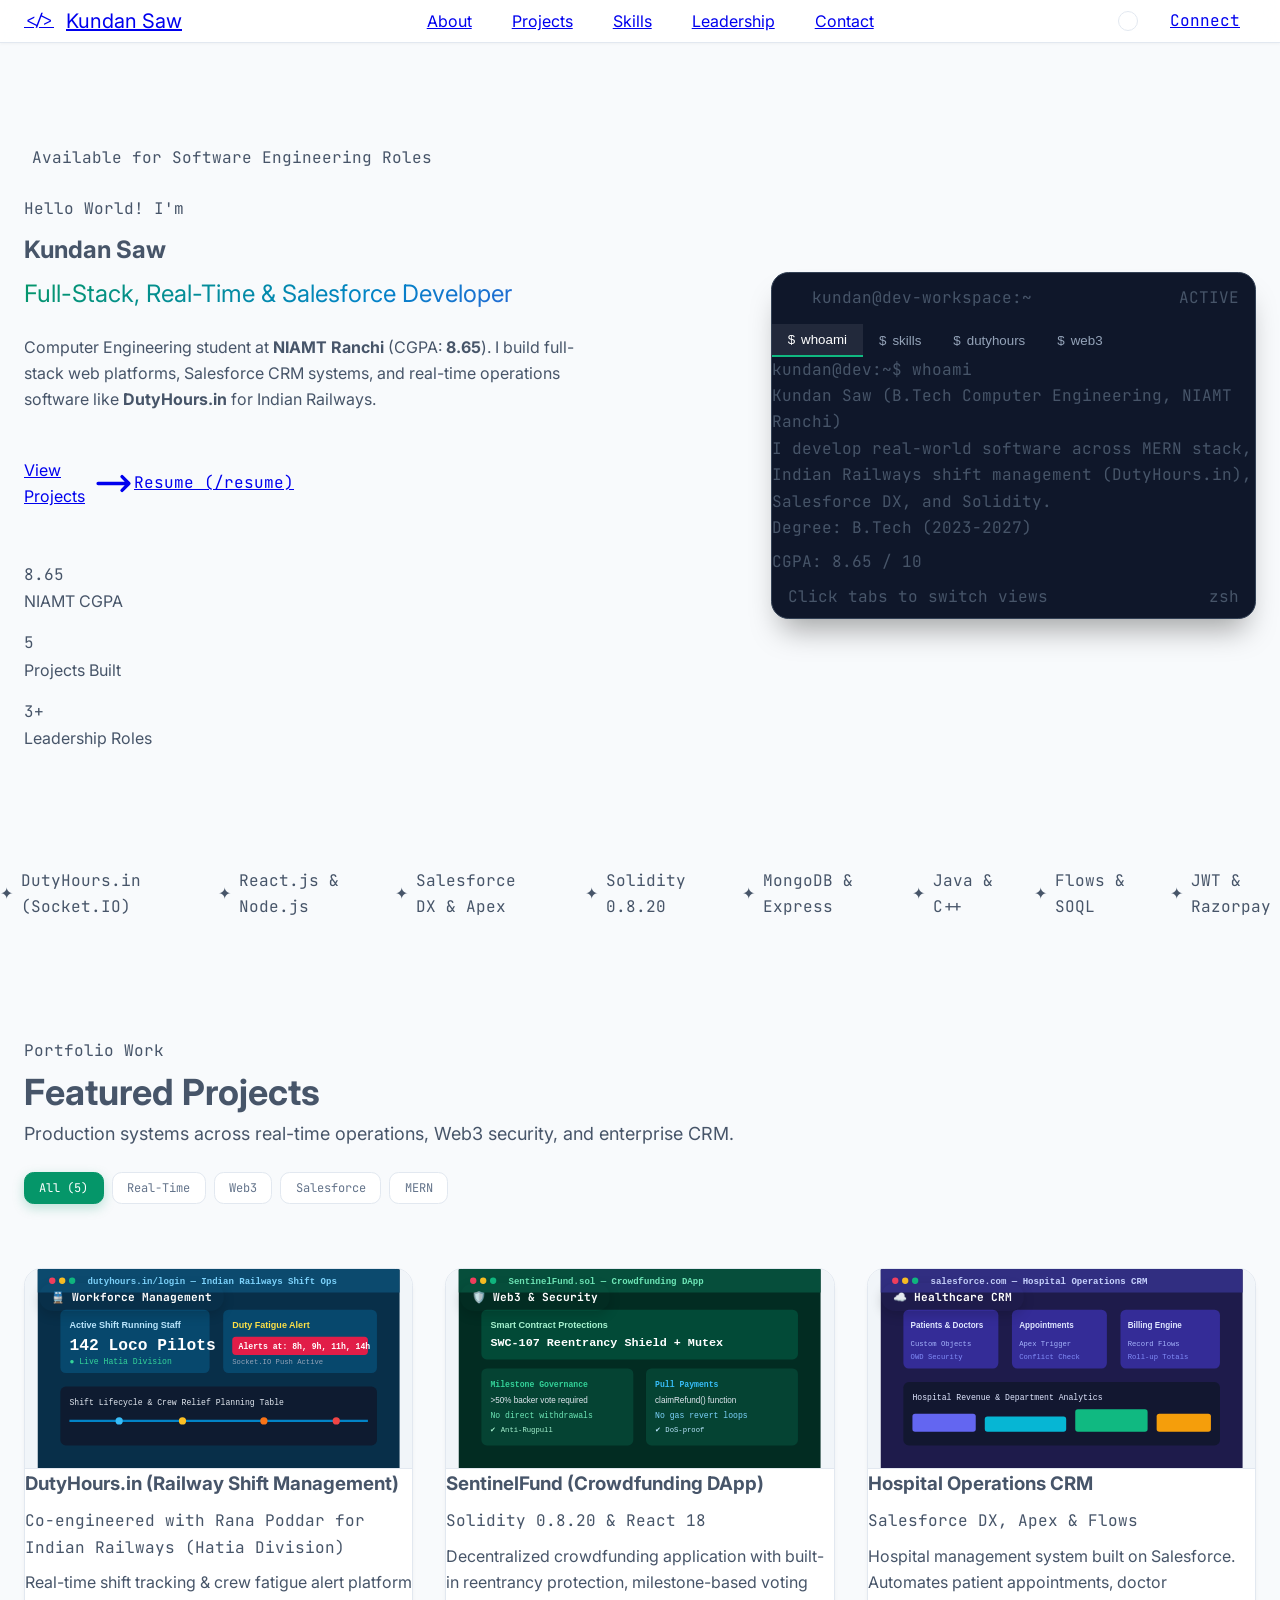
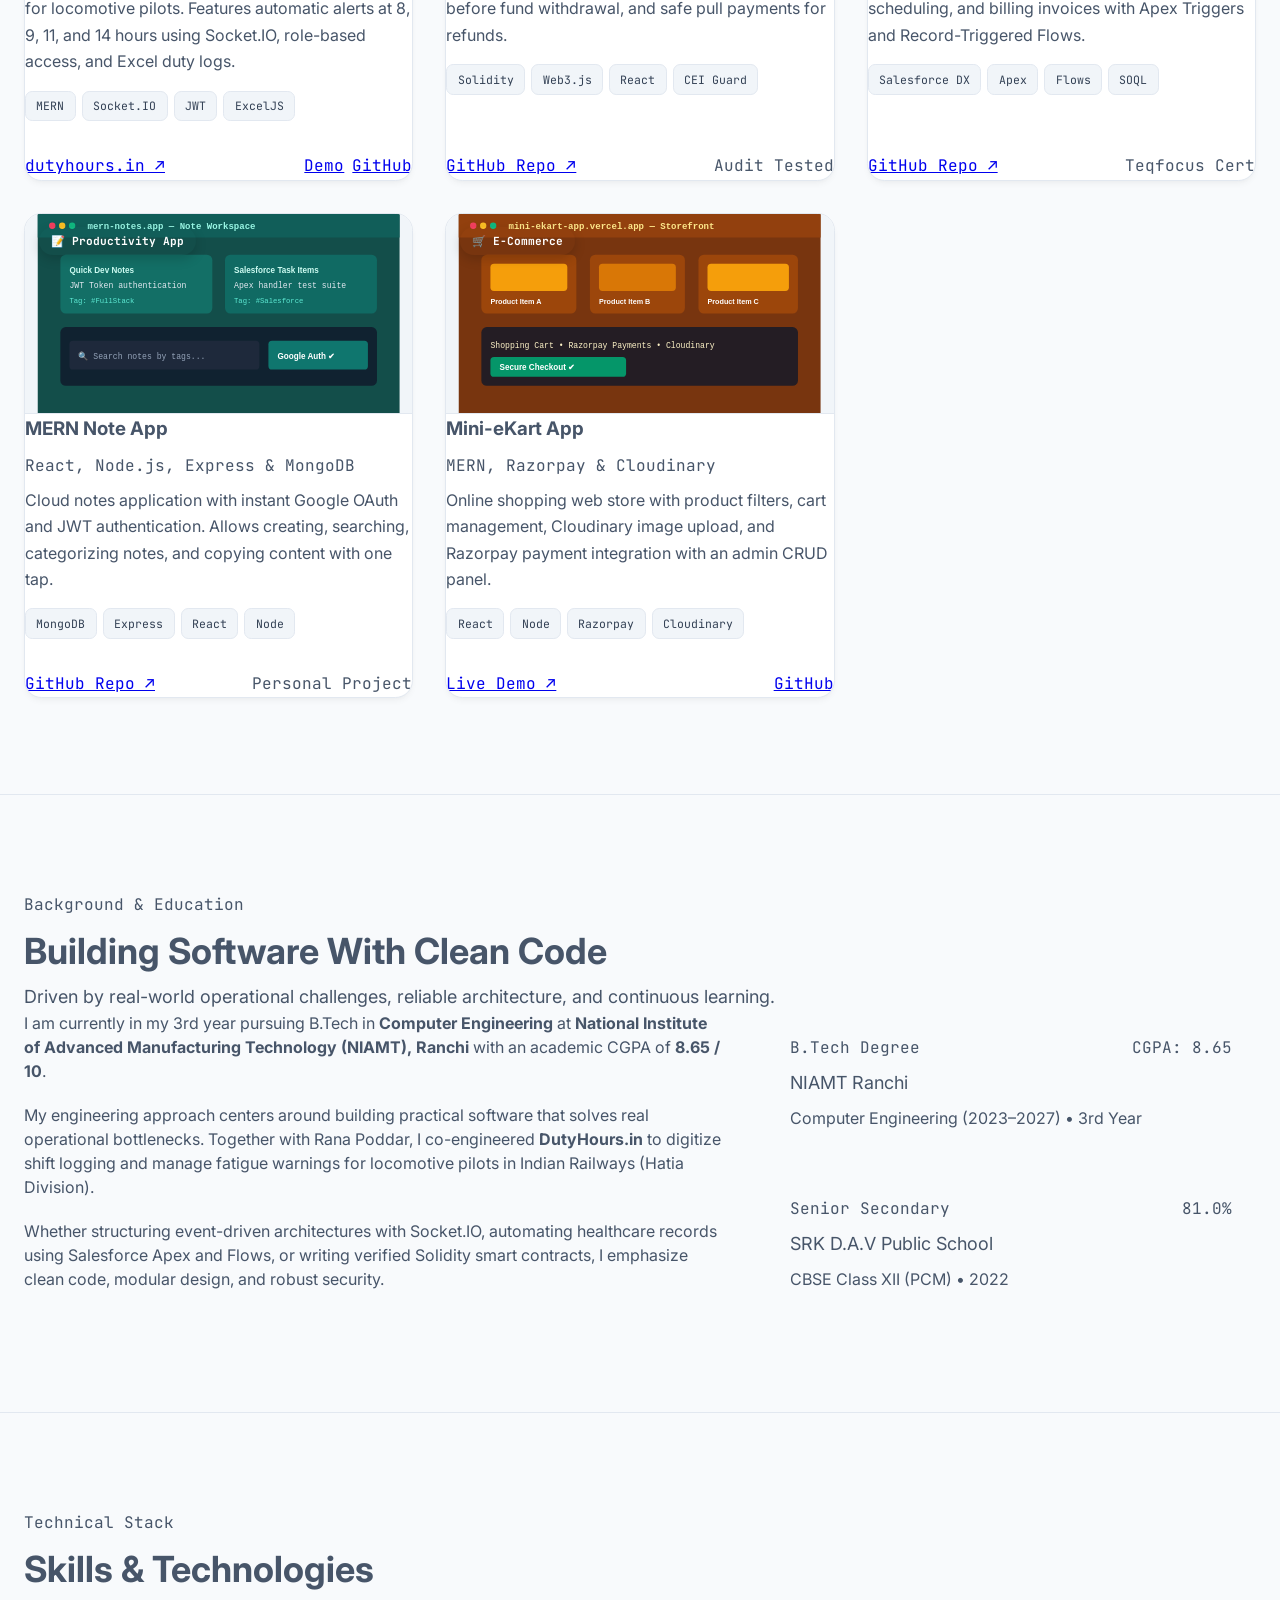
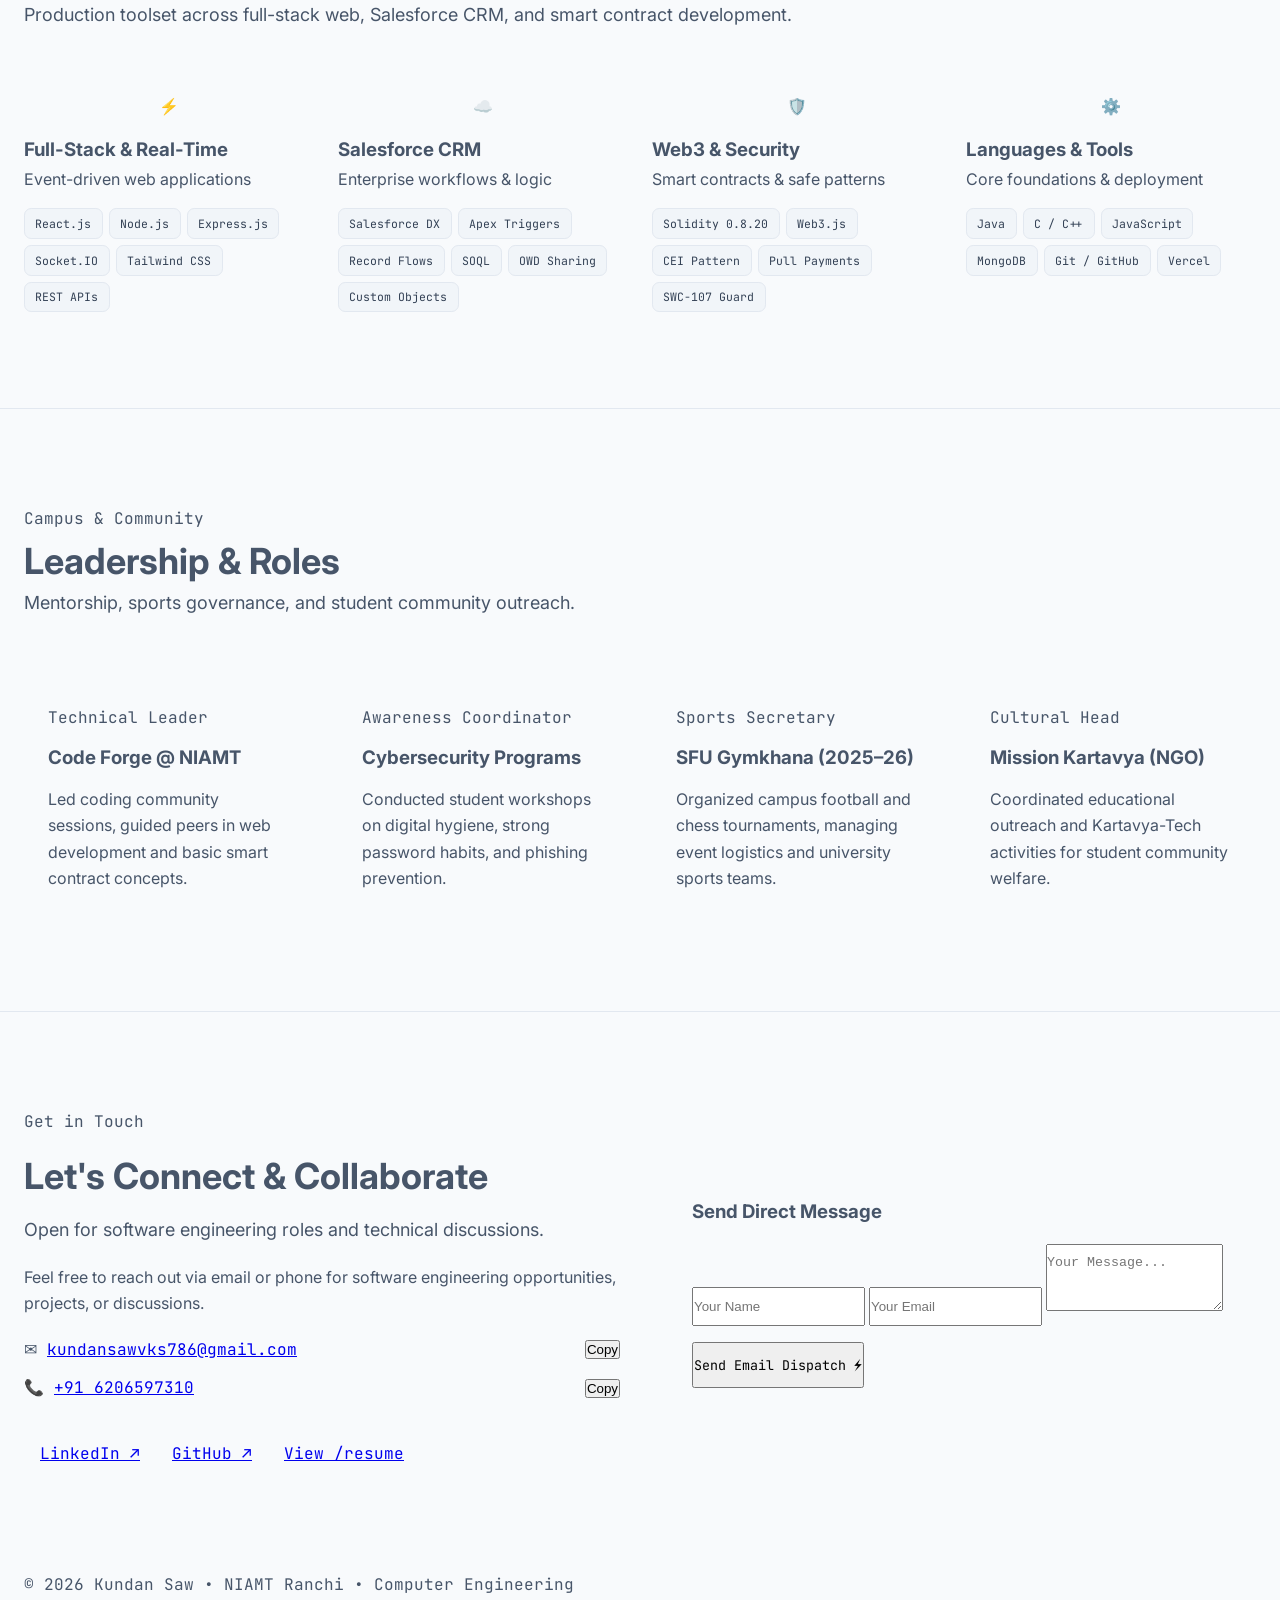
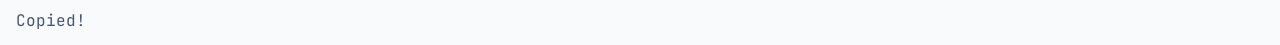
==== commit 1ef502ce: "Refine design: remove logo subtext, expand header and section spacing, distinct subtitle colors, ded" ====
--- a/index.html
+++ b/index.html
@@ -27,54 +27,49 @@
 </head>
 <body>
 
-  <!-- STICKY HEADER (Always visible when scrolling down) -->
+  <!-- STICKY HEADER (Neat, clean, and properly spaced) -->
   <header id="mainHeader">
-    <div class="max-w-7xl mx-auto px-4 sm:px-6 lg:px-8 h-16 sm:h-20 flex items-center justify-between">
+    <div class="max-w-7xl mx-auto px-6 sm:px-8 lg:px-12 h-20 flex items-center justify-between">
       
-      <!-- Brand Logo -->
-      <a href="#hero" class="flex items-center gap-2.5">
-        <span class="w-9 h-9 rounded-xl bg-emerald-500/10 border border-emerald-500/30 flex items-center justify-center font-mono font-bold text-emerald-600 text-sm">
+      <!-- Brand Logo (Clean: No extra developer portfolio subtitle) -->
+      <a href="#hero" class="flex items-center gap-3 group">
+        <span class="w-10 h-10 rounded-xl bg-emerald-500/10 border border-emerald-500/30 flex items-center justify-center font-mono font-bold text-emerald-600 dark:text-emerald-400 text-sm group-hover:scale-105 transition-transform shadow-sm">
           &lt;/&gt;
         </span>
-        <div class="flex flex-col">
-          <span class="font-bold text-base sm:text-lg tracking-tight text-slate-900 dark:text-white">
-            Kundan Saw
-          </span>
-          <span class="font-mono text-[10px] text-emerald-600 dark:text-emerald-400 font-semibold uppercase tracking-wider">
-            Developer Portfolio
-          </span>
-        </div>
+        <span class="font-extrabold text-lg sm:text-xl tracking-tight text-slate-900 dark:text-white">
+          Kundan Saw
+        </span>
       </a>
 
-      <!-- Desktop Nav -->
-      <nav class="hidden md:flex items-center gap-7 text-sm font-semibold text-slate-600 dark:text-slate-300">
-        <a href="#about" class="hover:text-emerald-600 transition-colors">About</a>
-        <a href="#projects" class="hover:text-emerald-600 transition-colors">Projects</a>
-        <a href="#skills" class="hover:text-emerald-600 transition-colors">Skills</a>
-        <a href="#leadership" class="hover:text-emerald-600 transition-colors">Leadership</a>
-        <a href="#contact" class="hover:text-emerald-600 transition-colors">Contact</a>
+      <!-- Desktop Nav (Clean generous spacing) -->
+      <nav class="hidden md:flex items-center gap-10 text-sm font-semibold text-slate-600 dark:text-slate-300">
+        <a href="#about" class="hover:text-emerald-600 dark:hover:text-emerald-400 transition-colors">About</a>
+        <a href="#projects" class="hover:text-emerald-600 dark:hover:text-emerald-400 transition-colors">Projects</a>
+        <a href="#skills" class="hover:text-emerald-600 dark:hover:text-emerald-400 transition-colors">Skills</a>
+        <a href="#leadership" class="hover:text-emerald-600 dark:hover:text-emerald-400 transition-colors">Leadership</a>
+        <a href="#contact" class="hover:text-emerald-600 dark:hover:text-emerald-400 transition-colors">Contact</a>
       </nav>
 
-      <!-- Right Header Actions (Day/Night Toggle + Resume + Connect) -->
-      <div class="flex items-center gap-3">
+      <!-- Right Header Actions (Spaced & Aligned) -->
+      <div class="flex items-center gap-4 sm:gap-5">
         
         <!-- Day / Night Toggle Button -->
         <button id="themeToggleBtn" class="theme-toggle-btn" aria-label="Toggle Day and Night theme" title="Toggle Light / Dark mode">
-          <!-- Sun Icon (Shown in Dark Mode to switch to light) -->
+          <!-- Sun Icon (Shown in Dark Mode) -->
           <svg id="sunIcon" class="w-5 h-5 text-amber-400 hidden" fill="none" stroke="currentColor" viewBox="0 0 24 24">
             <path stroke-linecap="round" stroke-linejoin="round" stroke-width="2" d="M12 3v1m0 16v1m9-9h-1M4 9H3m15.364 6.364l-.707-.707M6.343 6.343l-.707-.707m12.728 0l-.707.707M6.343 17.657l-.707.707M16 12a4 4 0 11-8 0 4 4 0 018 0z"></path>
           </svg>
-          <!-- Moon Icon (Shown in Light Mode to switch to dark) -->
+          <!-- Moon Icon (Shown in Light Mode) -->
           <svg id="moonIcon" class="w-5 h-5 text-slate-700" fill="none" stroke="currentColor" viewBox="0 0 24 24">
             <path stroke-linecap="round" stroke-linejoin="round" stroke-width="2" d="M20.354 15.354A9 9 0 018.646 3.646 9.003 9.003 0 0012 21a9.003 9.003 0 008.354-5.646z"></path>
           </svg>
         </button>
 
-        <a href="resume.html" class="hidden sm:inline-flex px-3.5 py-1.5 text-xs font-mono font-bold rounded-lg border border-slate-300 dark:border-slate-700 bg-white dark:bg-slate-800 text-slate-800 dark:text-slate-200 hover:border-emerald-500 transition-all">
+        <a href="resume.html" class="hidden sm:inline-flex px-4 py-2 text-xs font-mono font-bold rounded-lg border border-slate-300 dark:border-slate-700 bg-white dark:bg-slate-800 text-slate-800 dark:text-slate-200 hover:border-emerald-500 shadow-sm transition-all">
           /resume
         </a>
 
-        <a href="#contact" class="px-3.5 py-1.5 text-xs font-bold rounded-lg bg-emerald-600 hover:bg-emerald-700 text-white font-mono transition-all">
+        <a href="#contact" class="px-4 py-2 text-xs font-bold rounded-lg bg-emerald-600 hover:bg-emerald-700 text-white font-mono shadow-sm transition-all">
           Connect
         </a>
 
@@ -90,81 +85,81 @@
     </div>
 
     <!-- Mobile Drawer -->
-    <div id="mobileDrawer" class="hidden md:hidden px-4 pt-2 pb-4 bg-white dark:bg-slate-900 border-b border-slate-200 dark:border-slate-800 space-y-2 text-sm font-semibold">
-      <a href="#about" class="block py-1.5 text-slate-700 dark:text-slate-300 hover:text-emerald-600">About</a>
-      <a href="#projects" class="block py-1.5 text-slate-700 dark:text-slate-300 hover:text-emerald-600">Projects</a>
-      <a href="#skills" class="block py-1.5 text-slate-700 dark:text-slate-300 hover:text-emerald-600">Skills</a>
-      <a href="#leadership" class="block py-1.5 text-slate-700 dark:text-slate-300 hover:text-emerald-600">Leadership</a>
-      <a href="#contact" class="block py-1.5 text-slate-700 dark:text-slate-300 hover:text-emerald-600">Contact</a>
-      <a href="resume.html" class="block py-1.5 text-emerald-600 font-mono">View /resume.html</a>
+    <div id="mobileDrawer" class="hidden md:hidden px-6 pt-3 pb-5 bg-white dark:bg-slate-900 border-b border-slate-200 dark:border-slate-800 space-y-3 text-sm font-semibold">
+      <a href="#about" class="block py-1 text-slate-700 dark:text-slate-300 hover:text-emerald-600">About</a>
+      <a href="#projects" class="block py-1 text-slate-700 dark:text-slate-300 hover:text-emerald-600">Projects</a>
+      <a href="#skills" class="block py-1 text-slate-700 dark:text-slate-300 hover:text-emerald-600">Skills</a>
+      <a href="#leadership" class="block py-1 text-slate-700 dark:text-slate-300 hover:text-emerald-600">Leadership</a>
+      <a href="#contact" class="block py-1 text-slate-700 dark:text-slate-300 hover:text-emerald-600">Contact</a>
+      <a href="resume.html" class="block py-1 text-emerald-600 font-mono">View /resume.html</a>
     </div>
   </header>
 
   <main>
 
     <!-- HERO SECTION -->
-    <section id="hero" class="max-w-7xl mx-auto px-4 sm:px-6 lg:px-8 py-12 lg:py-16">
-      <div class="grid grid-cols-1 lg:grid-cols-12 gap-10 items-center">
+    <section id="hero" class="max-w-7xl mx-auto px-6 sm:px-8 lg:px-12 py-16 lg:py-24">
+      <div class="grid grid-cols-1 lg:grid-cols-12 gap-12 lg:gap-16 items-center">
         
         <!-- Left Hero Content -->
-        <div class="lg:col-span-7 space-y-5">
+        <div class="lg:col-span-7 space-y-6">
           
-          <div class="inline-flex items-center gap-2 px-3 py-1 rounded-full bg-emerald-500/10 border border-emerald-500/20 text-emerald-700 dark:text-emerald-400 text-xs font-mono font-semibold">
-            <span class="w-2 h-2 rounded-full bg-emerald-600 dark:bg-emerald-400"></span>
+          <div class="inline-flex items-center gap-2 px-3.5 py-1.5 rounded-full bg-emerald-500/10 border border-emerald-500/25 text-emerald-700 dark:text-emerald-400 text-xs font-mono font-bold tracking-wide">
+            <span class="w-2.5 h-2.5 rounded-full bg-emerald-600 dark:bg-emerald-400"></span>
             Available for Software Engineering Roles
           </div>
 
-          <div class="space-y-1">
-            <p class="font-mono text-sm text-slate-500 dark:text-slate-400">Hello World! I'm</p>
+          <div class="space-y-2">
+            <p class="font-mono text-sm text-slate-500 dark:text-slate-400 font-medium">Hello World! I'm</p>
             <h1 class="text-4xl sm:text-5xl font-extrabold text-slate-900 dark:text-white tracking-tight">
               Kundan Saw
             </h1>
             <p class="text-xl sm:text-2xl font-bold gradient-text pt-1">
-              Full-Stack, Real-Time & Salesforce Developer
+              Full-Stack, Real-Time &amp; Salesforce Developer
             </p>
           </div>
 
-          <p class="text-sm sm:text-base text-slate-600 dark:text-slate-300 leading-relaxed max-w-xl">
-            Computer Engineering student at <strong>NIAMT Ranchi</strong> (CGPA <strong>8.65</strong>). I build full-stack web platforms, Salesforce CRM systems, and real-time operations software like <strong>DutyHours.in</strong> for Indian Railways.
+          <p class="text-base text-slate-600 dark:text-slate-300 leading-relaxed max-w-xl">
+            Computer Engineering student at <strong>NIAMT Ranchi</strong> (CGPA: <strong>8.65</strong>). I build full-stack web platforms, Salesforce CRM systems, and real-time operations software like <strong>DutyHours.in</strong> for Indian Railways.
           </p>
 
           <!-- Action Buttons -->
-          <div class="flex flex-wrap items-center gap-3 pt-1">
-            <a href="#projects" class="px-5 py-2.5 rounded-xl bg-emerald-600 hover:bg-emerald-700 text-white font-bold text-xs sm:text-sm tracking-wide shadow-sm transition-all flex items-center gap-1.5">
+          <div class="flex flex-wrap items-center gap-3.5 pt-2">
+            <a href="#projects" class="px-5 py-3 rounded-xl bg-emerald-600 hover:bg-emerald-700 text-white font-bold text-xs sm:text-sm tracking-wide shadow-sm transition-all flex items-center gap-2">
               <span>View Projects</span>
               <svg class="w-4 h-4" fill="none" stroke="currentColor" viewBox="0 0 24 24"><path stroke-linecap="round" stroke-linejoin="round" stroke-width="2" d="M17 8l4 4m0 0l-4 4m4-4H3"></path></svg>
             </a>
 
-            <a href="resume.html" class="px-5 py-2.5 rounded-xl border border-slate-300 dark:border-slate-700 bg-white dark:bg-slate-800 text-slate-800 dark:text-slate-200 hover:border-emerald-500 font-mono text-xs sm:text-sm font-semibold transition-all">
+            <a href="resume.html" class="px-5 py-3 rounded-xl border border-slate-300 dark:border-slate-700 bg-white dark:bg-slate-800 text-slate-800 dark:text-slate-200 hover:border-emerald-500 font-mono text-xs sm:text-sm font-semibold transition-all">
               Resume (/resume)
             </a>
 
-            <a href="https://github.com/Kundan62065" target="_blank" rel="noopener noreferrer" class="p-2.5 rounded-xl border border-slate-300 dark:border-slate-700 bg-white dark:bg-slate-800 text-slate-700 dark:text-slate-200 hover:text-black dark:hover:text-white transition-all" aria-label="GitHub">
+            <a href="https://github.com/Kundan62065" target="_blank" rel="noopener noreferrer" class="p-3 rounded-xl border border-slate-300 dark:border-slate-700 bg-white dark:bg-slate-800 text-slate-700 dark:text-slate-200 hover:text-black dark:hover:text-white transition-all" aria-label="GitHub">
               <svg class="w-5 h-5 fill-current" viewBox="0 0 24 24"><path d="M12 0C5.37 0 0 5.37 0 12c0 5.31 3.435 9.795 8.205 11.385.6.105.825-.255.825-.57 0-.285-.015-1.23-.015-2.235-3.015.555-3.795-.735-4.035-1.41-.135-.345-.72-1.41-1.23-1.695-.42-.225-1.02-.78-.015-.795.945-.015 1.62.87 1.845 1.23 1.08 1.815 2.805 1.305 3.495.99.105-.78.42-1.305.765-1.605-2.67-.3-5.46-1.335-5.46-5.925 0-1.305.465-2.385 1.23-3.225-.12-.3-.54-1.53.12-3.18 0 0 1.005-.315 3.3 1.23.96-.27 1.98-.405 3-.405s2.04.135 3 .405c2.295-1.56 3.3-1.23 3.3-1.23.66 1.65.24 2.88.12 3.18.765.84 1.23 1.905 1.23 3.225 0 4.605-2.805 5.625-5.475 5.925.435.375.81 1.095.81 2.22 0 1.605-.015 2.895-.015 3.3 0 .315.225.69.825.57A12.02 12.02 0 0024 12c0-6.63-5.37-12-12-12z"/></svg>
             </a>
 
-            <a href="https://www.linkedin.com/in/kundan-saw-35a604284/" target="_blank" rel="noopener noreferrer" class="p-2.5 rounded-xl border border-slate-300 dark:border-slate-700 bg-white dark:bg-slate-800 text-slate-700 dark:text-slate-200 hover:text-black dark:hover:text-white transition-all" aria-label="LinkedIn">
+            <a href="https://www.linkedin.com/in/kundan-saw-35a604284/" target="_blank" rel="noopener noreferrer" class="p-3 rounded-xl border border-slate-300 dark:border-slate-700 bg-white dark:bg-slate-800 text-slate-700 dark:text-slate-200 hover:text-black dark:hover:text-white transition-all" aria-label="LinkedIn">
               <svg class="w-5 h-5 fill-current" viewBox="0 0 24 24"><path d="M19 0h-14c-2.761 0-5 2.239-5 5v14c0 2.761 2.239 5 5 5h14c2.762 0 5-2.239 5-5v-14c0-2.761-2.238-5-5-5zm-11 19h-3v-11h3v11zm-1.5-12.268c-.966 0-1.75-.79-1.75-1.764s.784-1.764 1.75-1.764 1.75.79 1.75 1.764-.783 1.764-1.75 1.764zm13.5 12.268h-3v-5.604c0-3.368-4-3.113-4 0v5.604h-3v-11h3v1.765c1.396-2.586 7-2.777 7 2.476v6.759z"/></svg>
             </a>
 
-            <a href="https://leetcode.com/u/Kundan_kumar-saw0/" target="_blank" rel="noopener noreferrer" class="p-2.5 rounded-xl border border-slate-300 dark:border-slate-700 bg-white dark:bg-slate-800 text-slate-700 dark:text-slate-200 hover:text-amber-500 transition-all" aria-label="LeetCode">
+            <a href="https://leetcode.com/u/Kundan_kumar-saw0/" target="_blank" rel="noopener noreferrer" class="p-3 rounded-xl border border-slate-300 dark:border-slate-700 bg-white dark:bg-slate-800 text-slate-700 dark:text-slate-200 hover:text-amber-500 transition-all" aria-label="LeetCode">
               <svg class="w-5 h-5 fill-current" viewBox="0 0 24 24"><path d="M13.483 0a1.374 1.374 0 0 0-.961.438L7.116 6.226l-3.854 4.126a5.266 5.266 0 0 0-1.209 2.104 5.35 5.35 0 0 0-.125.513 5.527 5.527 0 0 0 .062 2.362 5.83 5.83 0 0 0 .349 1.017 5.938 5.938 0 0 0 1.271 1.818l4.277 4.193.039.038c2.248 2.165 5.852 2.133 8.063-.074l2.396-2.392c.54-.54.54-1.414.003-1.955a1.378 1.378 0 0 0-1.951-.003l-2.396 2.392a3.021 3.021 0 0 1-4.205.038l-.02-.019-4.276-4.193c-.652-.64-.972-1.469-.948-2.263a2.68 2.68 0 0 1 .666-1.795l3.774-4.04 4.346-4.652c.546-.546.546-1.43 0-1.976A1.378 1.378 0 0 0 13.483 0zm-2.88 5.9a1.376 1.376 0 0 0-1.023.55L4.472 11.9a1.38 1.38 0 1 0 2.062 1.834l5.108-5.45a1.378 1.378 0 0 0-1.039-2.384z"/></svg>
             </a>
           </div>
 
           <!-- Quick Stats -->
-          <div class="grid grid-cols-3 gap-3 pt-3 border-t border-slate-200 dark:border-slate-800">
-            <div class="p-3 rounded-xl bg-white dark:bg-slate-800 border border-slate-200 dark:border-slate-700 shadow-sm">
-              <div class="text-xl font-bold font-mono text-emerald-600 dark:text-emerald-400">8.65</div>
-              <div class="text-[11px] text-slate-500 dark:text-slate-400 font-medium">NIAMT CGPA</div>
-            </div>
-            <div class="p-3 rounded-xl bg-white dark:bg-slate-800 border border-slate-200 dark:border-slate-700 shadow-sm">
-              <div class="text-xl font-bold font-mono text-cyan-600 dark:text-cyan-400">5</div>
-              <div class="text-[11px] text-slate-500 dark:text-slate-400 font-medium">Projects Built</div>
-            </div>
-            <div class="p-3 rounded-xl bg-white dark:bg-slate-800 border border-slate-200 dark:border-slate-700 shadow-sm">
-              <div class="text-xl font-bold font-mono text-indigo-600 dark:text-indigo-400">3+</div>
-              <div class="text-[11px] text-slate-500 dark:text-slate-400 font-medium">Leadership Roles</div>
+          <div class="grid grid-cols-3 gap-4 pt-4 border-t border-slate-200 dark:border-slate-800">
+            <div class="p-3.5 rounded-xl bg-white dark:bg-slate-800 border border-slate-200 dark:border-slate-700 shadow-sm">
+              <div class="text-2xl font-bold font-mono text-emerald-600 dark:text-emerald-400">8.65</div>
+              <div class="text-xs text-slate-500 dark:text-slate-400 font-medium mt-0.5">NIAMT CGPA</div>
+            </div>
+            <div class="p-3.5 rounded-xl bg-white dark:bg-slate-800 border border-slate-200 dark:border-slate-700 shadow-sm">
+              <div class="text-2xl font-bold font-mono text-cyan-600 dark:text-cyan-400">5</div>
+              <div class="text-xs text-slate-500 dark:text-slate-400 font-medium mt-0.5">Projects Built</div>
+            </div>
+            <div class="p-3.5 rounded-xl bg-white dark:bg-slate-800 border border-slate-200 dark:border-slate-700 shadow-sm">
+              <div class="text-2xl font-bold font-mono text-indigo-600 dark:text-indigo-400">3+</div>
+              <div class="text-xs text-slate-500 dark:text-slate-400 font-medium mt-0.5">Leadership Roles</div>
             </div>
           </div>
 
@@ -175,7 +170,7 @@
           <div class="terminal-card">
             
             <!-- Terminal Header -->
-            <div class="bg-[#1e293b] px-4 py-2.5 border-b border-slate-700 flex items-center justify-between">
+            <div class="bg-[#1e293b] px-4 py-3 border-b border-slate-700 flex items-center justify-between">
               <div class="flex items-center gap-2">
                 <span class="w-3 h-3 rounded-full bg-rose-500 inline-block"></span>
                 <span class="w-3 h-3 rounded-full bg-amber-500 inline-block"></span>
@@ -189,27 +184,27 @@
 
             <!-- Terminal Tabs -->
             <div class="flex border-b border-slate-700 bg-[#0f172a] text-xs font-mono">
-              <button class="terminal-tab active px-3.5 py-2 border-r border-slate-700 flex items-center gap-1.5" data-tab="whoami">
+              <button class="terminal-tab active px-4 py-2 border-r border-slate-700 flex items-center gap-1.5" data-tab="whoami">
                 <span class="text-emerald-400">$</span> whoami
               </button>
-              <button class="terminal-tab px-3.5 py-2 border-r border-slate-700 flex items-center gap-1.5" data-tab="skills">
+              <button class="terminal-tab px-4 py-2 border-r border-slate-700 flex items-center gap-1.5" data-tab="skills">
                 <span class="text-cyan-400">$</span> skills
               </button>
-              <button class="terminal-tab px-3.5 py-2 border-r border-slate-700 flex items-center gap-1.5" data-tab="railway">
+              <button class="terminal-tab px-4 py-2 border-r border-slate-700 flex items-center gap-1.5" data-tab="railway">
                 <span class="text-amber-400">$</span> dutyhours
               </button>
-              <button class="terminal-tab px-3.5 py-2 flex items-center gap-1.5" data-tab="audit">
+              <button class="terminal-tab px-4 py-2 flex items-center gap-1.5" data-tab="audit">
                 <span class="text-indigo-400">$</span> web3
               </button>
             </div>
 
             <!-- Terminal Screen -->
-            <div class="p-4 font-mono text-xs text-slate-200 min-h-[220px]" id="terminalScreen">
-              <div class="space-y-2">
+            <div class="p-5 font-mono text-xs text-slate-200 min-h-[220px]" id="terminalScreen">
+              <div class="space-y-2.5">
                 <div class="text-slate-400">
                   <span class="text-emerald-400">kundan@dev</span>:<span class="text-cyan-400">~</span>$ whoami
                 </div>
-                <div class="text-emerald-300 font-semibold">
+                <div class="text-emerald-300 font-semibold text-sm">
                   Kundan Saw (B.Tech Computer Engineering, NIAMT Ranchi)
                 </div>
                 <p class="text-slate-300 leading-relaxed text-xs">
@@ -222,9 +217,9 @@
               </div>
             </div>
 
-            <div class="bg-[#1e293b] px-4 py-1.5 border-t border-slate-700 flex items-center justify-between text-[10px] font-mono text-slate-400">
-              <span>Click tabs above to inspect</span>
-              <span class="text-emerald-400">zsh</span>
+            <div class="bg-[#1e293b] px-4 py-2 border-t border-slate-700 flex items-center justify-between text-[11px] font-mono text-slate-400">
+              <span>Click tabs to switch views</span>
+              <span class="text-emerald-400 font-semibold">zsh</span>
             </div>
 
           </div>
@@ -234,31 +229,35 @@
     </section>
 
     <!-- TECH TICKER MARQUEE -->
-    <section class="py-4 border-y border-slate-200 dark:border-slate-800 bg-white dark:bg-slate-900 overflow-hidden shadow-sm">
-      <div class="flex whitespace-nowrap animate-marquee gap-8 text-xs font-mono font-medium text-slate-600 dark:text-slate-300">
-        <span class="flex items-center gap-1.5"><span class="text-emerald-600 font-bold">✦</span> DutyHours.in (Socket.IO)</span>
-        <span class="flex items-center gap-1.5"><span class="text-cyan-600 font-bold">✦</span> React.js & Node.js</span>
-        <span class="flex items-center gap-1.5"><span class="text-indigo-600 font-bold">✦</span> Salesforce DX & Apex</span>
-        <span class="flex items-center gap-1.5"><span class="text-emerald-600 font-bold">✦</span> Solidity 0.8.20</span>
-        <span class="flex items-center gap-1.5"><span class="text-cyan-600 font-bold">✦</span> MongoDB & Express</span>
-        <span class="flex items-center gap-1.5"><span class="text-indigo-600 font-bold">✦</span> Java & C++</span>
-        <span class="flex items-center gap-1.5"><span class="text-emerald-600 font-bold">✦</span> Flows & SOQL</span>
-        <span class="flex items-center gap-1.5"><span class="text-cyan-600 font-bold">✦</span> JWT & Razorpay</span>
+    <section class="py-5 border-y border-slate-200 dark:border-slate-800 bg-white dark:bg-slate-900 overflow-hidden shadow-sm">
+      <div class="flex whitespace-nowrap animate-marquee gap-10 text-xs font-mono font-medium text-slate-600 dark:text-slate-300">
+        <span class="flex items-center gap-2"><span class="text-emerald-600 font-bold">✦</span> DutyHours.in (Socket.IO)</span>
+        <span class="flex items-center gap-2"><span class="text-cyan-600 font-bold">✦</span> React.js &amp; Node.js</span>
+        <span class="flex items-center gap-2"><span class="text-indigo-600 font-bold">✦</span> Salesforce DX &amp; Apex</span>
+        <span class="flex items-center gap-2"><span class="text-emerald-600 font-bold">✦</span> Solidity 0.8.20</span>
+        <span class="flex items-center gap-2"><span class="text-cyan-600 font-bold">✦</span> MongoDB &amp; Express</span>
+        <span class="flex items-center gap-2"><span class="text-indigo-600 font-bold">✦</span> Java &amp; C++</span>
+        <span class="flex items-center gap-2"><span class="text-emerald-600 font-bold">✦</span> Flows &amp; SOQL</span>
+        <span class="flex items-center gap-2"><span class="text-cyan-600 font-bold">✦</span> JWT &amp; Razorpay</span>
       </div>
     </section>
 
-    <!-- FEATURED PROJECTS SHOWCASE (TUDDU CARDS) -->
-    <section id="projects" class="max-w-7xl mx-auto px-4 sm:px-6 lg:px-8 py-16">
+    <!-- SECTION 1: FEATURED PROJECTS (TUDDU CARDS) -->
+    <section id="projects" class="max-w-7xl mx-auto px-6 sm:px-8 lg:px-12 py-24 sm:py-28">
       
-      <!-- Section Header -->
-      <div class="flex flex-col md:flex-row md:items-end justify-between gap-4 mb-10">
-        <div>
-          <span class="font-mono text-xs font-bold text-emerald-700 dark:text-emerald-400 uppercase tracking-wider">
+      <!-- Section Header with Distinct Title & Subtitle Colors -->
+      <div class="flex flex-col md:flex-row md:items-end justify-between gap-6 mb-16">
+        <div class="space-y-2">
+          <span class="inline-flex items-center gap-1.5 px-3 py-1 rounded-full bg-emerald-50 dark:bg-emerald-950/60 border border-emerald-200 dark:border-emerald-800 text-emerald-700 dark:text-emerald-400 font-mono text-xs font-bold uppercase tracking-wider">
             Portfolio Work
           </span>
-          <h2 class="text-2xl sm:text-3xl font-extrabold text-slate-900 dark:text-white tracking-tight mt-1">
+          <h2 class="text-3xl sm:text-4xl font-extrabold text-slate-900 dark:text-white tracking-tight">
             Featured Projects
           </h2>
+          <!-- Subtitle in Distinct Color (Cyan) -->
+          <p class="text-cyan-700 dark:text-cyan-400 font-medium text-base sm:text-lg">
+            Production systems across real-time operations, Web3 security, and enterprise CRM.
+          </p>
         </div>
 
         <!-- Filter Tabs -->
@@ -271,8 +270,8 @@
         </div>
       </div>
 
-      <!-- Projects Grid (Tuddu Style) -->
-      <div class="grid grid-cols-1 md:grid-cols-2 lg:grid-cols-3 gap-6">
+      <!-- Projects Grid (Tuddu Style with Generous Gaps) -->
+      <div class="grid grid-cols-1 md:grid-cols-2 lg:grid-cols-3 gap-8 sm:gap-10">
 
         <!-- 1. TUDDU: DUTYHOURS.IN (RAILWAYS SHIFT MANAGEMENT) -->
         <div class="tuddu-card group" data-category="realtime">
@@ -311,19 +310,20 @@
             </svg>
           </div>
 
-          <div class="p-5 flex-1 flex flex-col justify-between space-y-3">
-            <div class="space-y-1.5">
-              <h3 class="text-base sm:text-lg font-bold text-slate-900 dark:text-white group-hover:text-cyan-600 transition-colors">
+          <div class="p-6 flex-1 flex flex-col justify-between space-y-4">
+            <div class="space-y-2">
+              <h3 class="text-lg font-bold text-slate-900 dark:text-white group-hover:text-cyan-600 transition-colors">
                 DutyHours.in (Railway Shift Management)
               </h3>
-              <p class="text-xs text-emerald-700 dark:text-emerald-400 font-mono font-medium">
-                Collaborative project with Rana Poddar for Indian Railways (Hatia Division)
-              </p>
-              <p class="text-xs text-slate-600 dark:text-slate-300 leading-relaxed">
-                Real-time shift tracking & crew fatigue alert platform for locomotive pilots. Features automatic alerts at 8, 9, 11, and 14 hours using Socket.IO, role-based access, and Excel duty logs.
-              </p>
-
-              <div class="flex flex-wrap gap-1 pt-1">
+              <!-- Subtitle in Distinct Color (Cyan) -->
+              <p class="text-xs text-cyan-700 dark:text-cyan-400 font-mono font-semibold">
+                Co-engineered with Rana Poddar for Indian Railways (Hatia Division)
+              </p>
+              <p class="text-xs sm:text-sm text-slate-600 dark:text-slate-300 leading-relaxed">
+                Real-time shift tracking &amp; crew fatigue alert platform for locomotive pilots. Features automatic alerts at 8, 9, 11, and 14 hours using Socket.IO, role-based access, and Excel duty logs.
+              </p>
+
+              <div class="flex flex-wrap gap-1.5 pt-2">
                 <span class="skill-tag">MERN</span>
                 <span class="skill-tag">Socket.IO</span>
                 <span class="skill-tag">JWT</span>
@@ -331,15 +331,15 @@
               </div>
             </div>
 
-            <div class="pt-3 border-t border-slate-100 dark:border-slate-800 flex items-center justify-between">
-              <a href="https://www.dutyhours.in/login" target="_blank" rel="noopener noreferrer" class="px-3 py-1.5 rounded-lg bg-cyan-600 hover:bg-cyan-700 text-white font-mono font-bold text-xs flex items-center gap-1 shadow-sm transition-all">
+            <div class="pt-4 border-t border-slate-100 dark:border-slate-800 flex items-center justify-between">
+              <a href="https://www.dutyhours.in/login" target="_blank" rel="noopener noreferrer" class="px-3.5 py-1.5 rounded-lg bg-cyan-600 hover:bg-cyan-700 text-white font-mono font-bold text-xs flex items-center gap-1.5 shadow-sm transition-all">
                 <span>dutyhours.in ↗</span>
               </a>
-              <div class="flex items-center gap-1.5">
-                <a href="https://liver-frontend-eight.vercel.app/" target="_blank" rel="noopener noreferrer" class="px-2 py-1 rounded border border-slate-200 dark:border-slate-700 text-slate-700 dark:text-slate-300 font-mono text-[11px] hover:text-black dark:hover:text-white">
+              <div class="flex items-center gap-2">
+                <a href="https://liver-frontend-eight.vercel.app/" target="_blank" rel="noopener noreferrer" class="px-2.5 py-1 rounded-md border border-slate-200 dark:border-slate-700 text-slate-700 dark:text-slate-300 font-mono text-[11px] hover:text-black dark:hover:text-white">
                   Demo
                 </a>
-                <a href="https://github.com/Kundan62065/R_frontend" target="_blank" rel="noopener noreferrer" class="px-2 py-1 rounded border border-slate-200 dark:border-slate-700 text-slate-700 dark:text-slate-300 font-mono text-[11px] hover:text-black dark:hover:text-white">
+                <a href="https://github.com/Kundan62065/R_frontend" target="_blank" rel="noopener noreferrer" class="px-2.5 py-1 rounded-md border border-slate-200 dark:border-slate-700 text-slate-700 dark:text-slate-300 font-mono text-[11px] hover:text-black dark:hover:text-white">
                   GitHub
                 </a>
               </div>
@@ -382,19 +382,20 @@
             </svg>
           </div>
 
-          <div class="p-5 flex-1 flex flex-col justify-between space-y-3">
-            <div class="space-y-1.5">
-              <h3 class="text-base sm:text-lg font-bold text-slate-900 dark:text-white group-hover:text-emerald-600 transition-colors">
+          <div class="p-6 flex-1 flex flex-col justify-between space-y-4">
+            <div class="space-y-2">
+              <h3 class="text-lg font-bold text-slate-900 dark:text-white group-hover:text-emerald-600 transition-colors">
                 SentinelFund (Crowdfunding DApp)
               </h3>
-              <p class="text-xs text-emerald-700 dark:text-emerald-400 font-mono font-medium">
+              <!-- Subtitle in Distinct Color (Emerald) -->
+              <p class="text-xs text-emerald-700 dark:text-emerald-400 font-mono font-semibold">
                 Solidity 0.8.20 &amp; React 18
               </p>
-              <p class="text-xs text-slate-600 dark:text-slate-300 leading-relaxed">
+              <p class="text-xs sm:text-sm text-slate-600 dark:text-slate-300 leading-relaxed">
                 Decentralized crowdfunding application with built-in reentrancy protection, milestone-based voting before fund withdrawal, and safe pull payments for refunds.
               </p>
 
-              <div class="flex flex-wrap gap-1 pt-1">
+              <div class="flex flex-wrap gap-1.5 pt-2">
                 <span class="skill-tag">Solidity</span>
                 <span class="skill-tag">Web3.js</span>
                 <span class="skill-tag">React</span>
@@ -402,8 +403,8 @@
               </div>
             </div>
 
-            <div class="pt-3 border-t border-slate-100 dark:border-slate-800 flex items-center justify-between">
-              <a href="https://github.com/Kundan62065/crowdfunding-dapp" target="_blank" rel="noopener noreferrer" class="px-3 py-1.5 rounded-lg bg-emerald-600 hover:bg-emerald-700 text-white font-mono font-bold text-xs flex items-center gap-1 shadow-sm transition-all">
+            <div class="pt-4 border-t border-slate-100 dark:border-slate-800 flex items-center justify-between">
+              <a href="https://github.com/Kundan62065/crowdfunding-dapp" target="_blank" rel="noopener noreferrer" class="px-3.5 py-1.5 rounded-lg bg-emerald-600 hover:bg-emerald-700 text-white font-mono font-bold text-xs flex items-center gap-1.5 shadow-sm transition-all">
                 <span>GitHub Repo ↗</span>
               </a>
               <span class="text-slate-400 font-mono text-[11px]">Audit Tested</span>
@@ -452,19 +453,20 @@
             </svg>
           </div>
 
-          <div class="p-5 flex-1 flex flex-col justify-between space-y-3">
-            <div class="space-y-1.5">
-              <h3 class="text-base sm:text-lg font-bold text-slate-900 dark:text-white group-hover:text-indigo-600 transition-colors">
+          <div class="p-6 flex-1 flex flex-col justify-between space-y-4">
+            <div class="space-y-2">
+              <h3 class="text-lg font-bold text-slate-900 dark:text-white group-hover:text-indigo-600 transition-colors">
                 Hospital Operations CRM
               </h3>
-              <p class="text-xs text-indigo-700 dark:text-indigo-400 font-mono font-medium">
+              <!-- Subtitle in Distinct Color (Indigo) -->
+              <p class="text-xs text-indigo-700 dark:text-indigo-400 font-mono font-semibold">
                 Salesforce DX, Apex &amp; Flows
               </p>
-              <p class="text-xs text-slate-600 dark:text-slate-300 leading-relaxed">
+              <p class="text-xs sm:text-sm text-slate-600 dark:text-slate-300 leading-relaxed">
                 Hospital management system built on Salesforce. Automates patient appointments, doctor scheduling, and billing invoices with Apex Triggers and Record-Triggered Flows.
               </p>
 
-              <div class="flex flex-wrap gap-1 pt-1">
+              <div class="flex flex-wrap gap-1.5 pt-2">
                 <span class="skill-tag">Salesforce DX</span>
                 <span class="skill-tag">Apex</span>
                 <span class="skill-tag">Flows</span>
@@ -472,8 +474,8 @@
               </div>
             </div>
 
-            <div class="pt-3 border-t border-slate-100 dark:border-slate-800 flex items-center justify-between">
-              <a href="https://github.com/Kundan62065/Hospital-Management-Salesforce" target="_blank" rel="noopener noreferrer" class="px-3 py-1.5 rounded-lg bg-indigo-600 hover:bg-indigo-700 text-white font-mono font-bold text-xs flex items-center gap-1 shadow-sm transition-all">
+            <div class="pt-4 border-t border-slate-100 dark:border-slate-800 flex items-center justify-between">
+              <a href="https://github.com/Kundan62065/Hospital-Management-Salesforce" target="_blank" rel="noopener noreferrer" class="px-3.5 py-1.5 rounded-lg bg-indigo-600 hover:bg-indigo-700 text-white font-mono font-bold text-xs flex items-center gap-1.5 shadow-sm transition-all">
                 <span>GitHub Repo ↗</span>
               </a>
               <span class="text-slate-400 font-mono text-[11px]">Teqfocus Cert</span>
@@ -516,29 +518,29 @@
             </svg>
           </div>
 
-          <div class="p-5 flex-1 flex flex-col justify-between space-y-3">
-            <div class="space-y-1.5">
-              <h3 class="text-base sm:text-lg font-bold text-slate-900 dark:text-white group-hover:text-teal-600 transition-colors">
+          <div class="p-6 flex-1 flex flex-col justify-between space-y-4">
+            <div class="space-y-2">
+              <h3 class="text-lg font-bold text-slate-900 dark:text-white group-hover:text-teal-600 transition-colors">
                 MERN Note App
               </h3>
-              <p class="text-xs text-teal-700 dark:text-teal-400 font-mono font-medium">
+              <!-- Subtitle in Distinct Color (Teal) -->
+              <p class="text-xs text-teal-700 dark:text-teal-400 font-mono font-semibold">
                 React, Node.js, Express &amp; MongoDB
               </p>
-              <p class="text-xs text-slate-600 dark:text-slate-300 leading-relaxed">
+              <p class="text-xs sm:text-sm text-slate-600 dark:text-slate-300 leading-relaxed">
                 Cloud notes application with instant Google OAuth and JWT authentication. Allows creating, searching, categorizing notes, and copying content with one tap.
               </p>
 
-              <div class="flex flex-wrap gap-1 pt-1">
+              <div class="flex flex-wrap gap-1.5 pt-2">
                 <span class="skill-tag">MongoDB</span>
                 <span class="skill-tag">Express</span>
                 <span class="skill-tag">React</span>
                 <span class="skill-tag">Node</span>
-                <span class="skill-tag">OAuth</span>
-              </div>
-            </div>
-
-            <div class="pt-3 border-t border-slate-100 dark:border-slate-800 flex items-center justify-between">
-              <a href="https://github.com/Kundan62065/mern-jwt-notes-app" target="_blank" rel="noopener noreferrer" class="px-3 py-1.5 rounded-lg bg-teal-600 hover:bg-teal-700 text-white font-mono font-bold text-xs flex items-center gap-1 shadow-sm transition-all">
+              </div>
+            </div>
+
+            <div class="pt-4 border-t border-slate-100 dark:border-slate-800 flex items-center justify-between">
+              <a href="https://github.com/Kundan62065/mern-jwt-notes-app" target="_blank" rel="noopener noreferrer" class="px-3.5 py-1.5 rounded-lg bg-teal-600 hover:bg-teal-700 text-white font-mono font-bold text-xs flex items-center gap-1.5 shadow-sm transition-all">
                 <span>GitHub Repo ↗</span>
               </a>
               <span class="text-slate-400 font-mono text-[11px]">Personal Project</span>
@@ -582,19 +584,20 @@
             </svg>
           </div>
 
-          <div class="p-5 flex-1 flex flex-col justify-between space-y-3">
-            <div class="space-y-1.5">
-              <h3 class="text-base sm:text-lg font-bold text-slate-900 dark:text-white group-hover:text-amber-600 transition-colors">
+          <div class="p-6 flex-1 flex flex-col justify-between space-y-4">
+            <div class="space-y-2">
+              <h3 class="text-lg font-bold text-slate-900 dark:text-white group-hover:text-amber-600 transition-colors">
                 Mini-eKart App
               </h3>
-              <p class="text-xs text-amber-700 dark:text-amber-400 font-mono font-medium">
+              <!-- Subtitle in Distinct Color (Amber) -->
+              <p class="text-xs text-amber-700 dark:text-amber-400 font-mono font-semibold">
                 MERN, Razorpay &amp; Cloudinary
               </p>
-              <p class="text-xs text-slate-600 dark:text-slate-300 leading-relaxed">
+              <p class="text-xs sm:text-sm text-slate-600 dark:text-slate-300 leading-relaxed">
                 Online shopping web store with product filters, cart management, Cloudinary image upload, and Razorpay payment integration with an admin CRUD panel.
               </p>
 
-              <div class="flex flex-wrap gap-1 pt-1">
+              <div class="flex flex-wrap gap-1.5 pt-2">
                 <span class="skill-tag">React</span>
                 <span class="skill-tag">Node</span>
                 <span class="skill-tag">Razorpay</span>
@@ -602,11 +605,11 @@
               </div>
             </div>
 
-            <div class="pt-3 border-t border-slate-100 dark:border-slate-800 flex items-center justify-between">
-              <a href="https://mini-ekart-app-wv57.vercel.app/" target="_blank" rel="noopener noreferrer" class="px-3 py-1.5 rounded-lg bg-amber-600 hover:bg-amber-700 text-white font-mono font-bold text-xs flex items-center gap-1 shadow-sm transition-all">
+            <div class="pt-4 border-t border-slate-100 dark:border-slate-800 flex items-center justify-between">
+              <a href="https://mini-ekart-app-wv57.vercel.app/" target="_blank" rel="noopener noreferrer" class="px-3.5 py-1.5 rounded-lg bg-amber-600 hover:bg-amber-700 text-white font-mono font-bold text-xs flex items-center gap-1.5 shadow-sm transition-all">
                 <span>Live Demo ↗</span>
               </a>
-              <a href="https://github.com/Kundan62065/MINI-EKART-APP" target="_blank" rel="noopener noreferrer" class="px-2 py-1 rounded border border-slate-200 dark:border-slate-700 text-slate-700 dark:text-slate-300 font-mono text-[11px] hover:text-black dark:hover:text-white">
+              <a href="https://github.com/Kundan62065/MINI-EKART-APP" target="_blank" rel="noopener noreferrer" class="px-2.5 py-1 rounded-md border border-slate-200 dark:border-slate-700 text-slate-700 dark:text-slate-300 font-mono text-[11px] hover:text-black dark:hover:text-white">
                 GitHub
               </a>
             </div>
@@ -617,182 +620,281 @@
       </div>
     </section>
 
-    <!-- ABOUT SECTION -->
-    <section id="about" class="max-w-7xl mx-auto px-4 sm:px-6 lg:px-8 py-14">
-      <div class="grid grid-cols-1 lg:grid-cols-12 gap-8 items-center">
-        
-        <div class="lg:col-span-6 space-y-4">
-          <span class="font-mono text-xs font-bold text-emerald-700 dark:text-emerald-400 uppercase tracking-wider">
-            About Me
+    <!-- SECTION 2: ABOUT SECTION -->
+    <section id="about" class="section-divider py-24 sm:py-28">
+      <div class="max-w-7xl mx-auto px-6 sm:px-8 lg:px-12">
+        <div class="max-w-3xl space-y-3 mb-14">
+          <span class="inline-flex items-center gap-1.5 px-3 py-1 rounded-full bg-indigo-50 dark:bg-indigo-950/60 border border-indigo-200 dark:border-indigo-800 text-indigo-700 dark:text-indigo-400 font-mono text-xs font-bold uppercase tracking-wider">
+            Background &amp; Education
           </span>
-          <h2 class="text-2xl sm:text-3xl font-extrabold text-slate-900 dark:text-white tracking-tight">
-            Building software with clean code and real-world impact.
+          <h2 class="text-3xl sm:text-4xl font-extrabold text-slate-900 dark:text-white tracking-tight">
+            Building Software With Clean Code
           </h2>
-          <p class="text-sm text-slate-600 dark:text-slate-300 leading-relaxed">
-            I am currently in my 3rd year pursuing B.Tech in <strong>Computer Engineering</strong> at <strong>NIAMT Ranchi</strong> (CGPA: <strong>8.65</strong>).
+          <!-- Subtitle in Distinct Color (Indigo) -->
+          <p class="text-indigo-600 dark:text-indigo-400 font-semibold text-base sm:text-lg">
+            Driven by real-world operational challenges, reliable architecture, and continuous learning.
           </p>
-          <p class="text-sm text-slate-600 dark:text-slate-300 leading-relaxed">
-            I enjoy building software that solves practical operational challenges—whether it's managing real-time duty shifts for Indian Railways with socket events, building enterprise CRM processes on Salesforce, or developing responsive full-stack MERN applications.
-          </p>
-
-          <div class="grid grid-cols-1 sm:grid-cols-2 gap-3 pt-2">
-            <div class="p-3.5 rounded-xl bg-white dark:bg-slate-800 border border-slate-200 dark:border-slate-700 shadow-sm">
-              <div class="font-mono text-xs text-emerald-600 dark:text-emerald-400 font-bold">College Education</div>
-              <div class="font-bold text-slate-900 dark:text-white text-sm">NIAMT Ranchi</div>
-              <div class="text-xs text-slate-500 dark:text-slate-400">B.Tech (2023–2027) • CGPA: 8.65</div>
-            </div>
-            <div class="p-3.5 rounded-xl bg-white dark:bg-slate-800 border border-slate-200 dark:border-slate-700 shadow-sm">
-              <div class="font-mono text-xs text-cyan-600 dark:text-cyan-400 font-bold">Schooling</div>
-              <div class="font-bold text-slate-900 dark:text-white text-sm">SRK D.A.V Public School</div>
-              <div class="text-xs text-slate-500 dark:text-slate-400">CBSE Class XII (2022) • 81%</div>
-            </div>
-          </div>
-        </div>
-
-        <!-- Skills Overview Card -->
-        <div class="lg:col-span-6">
-          <div class="p-6 rounded-2xl bg-white dark:bg-slate-800 border border-slate-200 dark:border-slate-700 shadow-sm space-y-4">
-            <h3 class="text-base font-bold text-slate-900 dark:text-white">Technical Focus</h3>
-            
-            <div class="space-y-3 text-xs">
-              <div class="p-3 rounded-xl bg-slate-50 dark:bg-slate-900/60 border border-slate-200 dark:border-slate-700">
-                <div class="font-bold text-cyan-600 dark:text-cyan-400">Real-Time Systems &amp; Web Development</div>
-                <p class="text-slate-600 dark:text-slate-400 mt-0.5">React 18, Node.js, Express, Socket.IO, MongoDB, Tailwind CSS, REST APIs.</p>
-              </div>
-
-              <div class="p-3 rounded-xl bg-slate-50 dark:bg-slate-900/60 border border-slate-200 dark:border-slate-700">
-                <div class="font-bold text-indigo-600 dark:text-indigo-400">Salesforce Platform Development</div>
-                <p class="text-slate-600 dark:text-slate-400 mt-0.5">Salesforce DX, Apex Triggers, SOQL, Record-Triggered Flows, OWD Security Model.</p>
-              </div>
-
-              <div class="p-3 rounded-xl bg-slate-50 dark:bg-slate-900/60 border border-slate-200 dark:border-slate-700">
-                <div class="font-bold text-emerald-600 dark:text-emerald-400">Web3 &amp; Smart Contracts</div>
-                <p class="text-slate-600 dark:text-slate-400 mt-0.5">Solidity 0.8.20, Web3.js, Checks-Effects-Interactions (CEI), Reentrancy Mutex guards.</p>
-              </div>
-
-              <div class="p-3 rounded-xl bg-slate-50 dark:bg-slate-900/60 border border-slate-200 dark:border-slate-700">
-                <div class="font-bold text-amber-600 dark:text-amber-400">Core Languages &amp; Tools</div>
-                <p class="text-slate-600 dark:text-slate-400 mt-0.5">Java, C, C++, JavaScript (ES6+), Python, Git, GitHub Actions, Vercel.</p>
-              </div>
-            </div>
-          </div>
-        </div>
-
+        </div>
+
+        <div class="grid grid-cols-1 lg:grid-cols-12 gap-10 lg:gap-14 items-start">
+          <div class="lg:col-span-7 space-y-5 text-sm sm:text-base text-slate-600 dark:text-slate-300 leading-relaxed">
+            <p>
+              I am currently in my 3rd year pursuing B.Tech in <strong>Computer Engineering</strong> at <strong>National Institute of Advanced Manufacturing Technology (NIAMT), Ranchi</strong> with an academic CGPA of <strong>8.65 / 10</strong>.
+            </p>
+            <p>
+              My engineering approach centers around building practical software that solves real operational bottlenecks. Together with Rana Poddar, I co-engineered <strong>DutyHours.in</strong> to digitize shift logging and manage fatigue warnings for locomotive pilots in Indian Railways (Hatia Division).
+            </p>
+            <p>
+              Whether structuring event-driven architectures with Socket.IO, automating healthcare records using Salesforce Apex and Flows, or writing verified Solidity smart contracts, I emphasize clean code, modular design, and robust security.
+            </p>
+          </div>
+
+          <div class="lg:col-span-5 space-y-4">
+            <div class="p-5 sm:p-6 rounded-2xl bg-white dark:bg-slate-800 border border-slate-200 dark:border-slate-700 shadow-sm space-y-2">
+              <div class="flex items-center justify-between">
+                <span class="font-mono text-xs text-emerald-600 dark:text-emerald-400 font-bold uppercase tracking-wider">B.Tech Degree</span>
+                <span class="px-2.5 py-0.5 rounded-full bg-emerald-50 dark:bg-emerald-950/60 border border-emerald-300 dark:border-emerald-800 text-emerald-700 dark:text-emerald-400 font-mono text-xs font-bold">CGPA: 8.65</span>
+              </div>
+              <div class="font-extrabold text-slate-900 dark:text-white text-base sm:text-lg">NIAMT Ranchi</div>
+              <div class="text-xs text-slate-500 dark:text-slate-400">Computer Engineering (2023–2027) • 3rd Year</div>
+            </div>
+
+            <div class="p-5 sm:p-6 rounded-2xl bg-white dark:bg-slate-800 border border-slate-200 dark:border-slate-700 shadow-sm space-y-2">
+              <div class="flex items-center justify-between">
+                <span class="font-mono text-xs text-cyan-600 dark:text-cyan-400 font-bold uppercase tracking-wider">Senior Secondary</span>
+                <span class="px-2.5 py-0.5 rounded-full bg-cyan-50 dark:bg-cyan-950/60 border border-cyan-300 dark:border-cyan-800 text-cyan-700 dark:text-cyan-400 font-mono text-xs font-bold">81.0%</span>
+              </div>
+              <div class="font-extrabold text-slate-900 dark:text-white text-base sm:text-lg">SRK D.A.V Public School</div>
+              <div class="text-xs text-slate-500 dark:text-slate-400">CBSE Class XII (PCM) • 2022</div>
+            </div>
+          </div>
+        </div>
       </div>
     </section>
 
-    <!-- LEADERSHIP & COMMUNITY -->
-    <section id="leadership" class="max-w-7xl mx-auto px-4 sm:px-6 lg:px-8 py-14">
-      <div class="mb-8">
-        <span class="font-mono text-xs font-bold text-emerald-700 dark:text-emerald-400 uppercase tracking-wider">
-          Community &amp; College Roles
-        </span>
-        <h2 class="text-2xl sm:text-3xl font-extrabold text-slate-900 dark:text-white tracking-tight mt-1">
-          Leadership &amp; Activities
-        </h2>
-      </div>
-
-      <div class="grid grid-cols-1 md:grid-cols-2 lg:grid-cols-4 gap-4">
-
-        <div class="p-4 rounded-xl bg-white dark:bg-slate-800 border border-slate-200 dark:border-slate-700 space-y-2 shadow-sm">
-          <div class="text-emerald-600 dark:text-emerald-400 font-bold text-sm">Technical Leader</div>
-          <h3 class="font-bold text-slate-900 dark:text-white text-sm">Code Forge @ NIAMT</h3>
-          <p class="text-xs text-slate-600 dark:text-slate-400">Led coding community sessions, guided peers in web development and basic smart contract concepts.</p>
-        </div>
-
-        <div class="p-4 rounded-xl bg-white dark:bg-slate-800 border border-slate-200 dark:border-slate-700 space-y-2 shadow-sm">
-          <div class="text-cyan-600 dark:text-cyan-400 font-bold text-sm">Awareness Coordinator</div>
-          <h3 class="font-bold text-slate-900 dark:text-white text-sm">Cybersecurity Programs</h3>
-          <p class="text-xs text-slate-600 dark:text-slate-400">Conducted student workshops on digital hygiene, strong password habits, and phishing prevention.</p>
-        </div>
-
-        <div class="p-4 rounded-xl bg-white dark:bg-slate-800 border border-slate-200 dark:border-slate-700 space-y-2 shadow-sm">
-          <div class="text-indigo-600 dark:text-indigo-400 font-bold text-sm">Sports Secretary</div>
-          <h3 class="font-bold text-slate-900 dark:text-white text-sm">SFU Gymkhana (2025–26)</h3>
-          <p class="text-xs text-slate-600 dark:text-slate-400">Organized campus football and chess tournaments, managing event logistics and teams.</p>
-        </div>
-
-        <div class="p-4 rounded-xl bg-white dark:bg-slate-800 border border-slate-200 dark:border-slate-700 space-y-2 shadow-sm">
-          <div class="text-amber-600 dark:text-amber-400 font-bold text-sm">Cultural Head</div>
-          <h3 class="font-bold text-slate-900 dark:text-white text-sm">Mission Kartavya (NGO)</h3>
-          <p class="text-xs text-slate-600 dark:text-slate-400">Coordinated educational outreach and Kartavya-Tech activities for student community welfare.</p>
-        </div>
-
+    <!-- SECTION 3: SKILLS SECTION (Dedicated section matching header nav) -->
+    <section id="skills" class="section-divider py-24 sm:py-28">
+      <div class="max-w-7xl mx-auto px-6 sm:px-8 lg:px-12">
+        
+        <div class="space-y-3 mb-16">
+          <span class="inline-flex items-center gap-1.5 px-3 py-1 rounded-full bg-emerald-50 dark:bg-emerald-950/60 border border-emerald-200 dark:border-emerald-800 text-emerald-700 dark:text-emerald-400 font-mono text-xs font-bold uppercase tracking-wider">
+            Technical Stack
+          </span>
+          <h2 class="text-3xl sm:text-4xl font-extrabold text-slate-900 dark:text-white tracking-tight">
+            Skills &amp; Technologies
+          </h2>
+          <!-- Subtitle in Distinct Color (Emerald) -->
+          <p class="text-emerald-700 dark:text-emerald-400 font-semibold text-base sm:text-lg">
+            Production toolset across full-stack web, Salesforce CRM, and smart contract development.
+          </p>
+        </div>
+
+        <div class="grid grid-cols-1 md:grid-cols-2 lg:grid-cols-4 gap-6 sm:gap-8">
+          
+          <!-- Card 1: Web & Real-Time -->
+          <div class="p-6 rounded-2xl bg-white dark:bg-slate-800 border border-slate-200 dark:border-slate-700 shadow-sm space-y-4 hover:border-cyan-500 transition-all">
+            <div class="w-10 h-10 rounded-xl bg-cyan-500/10 border border-cyan-500/20 flex items-center justify-center text-cyan-600 dark:text-cyan-400 font-bold text-lg">
+              ⚡
+            </div>
+            <div class="space-y-1">
+              <h3 class="font-bold text-slate-900 dark:text-white text-base">Full-Stack &amp; Real-Time</h3>
+              <p class="text-xs text-cyan-700 dark:text-cyan-400 font-medium">Event-driven web applications</p>
+            </div>
+            <div class="flex flex-wrap gap-1.5 pt-1">
+              <span class="skill-tag">React.js</span>
+              <span class="skill-tag">Node.js</span>
+              <span class="skill-tag">Express.js</span>
+              <span class="skill-tag">Socket.IO</span>
+              <span class="skill-tag">Tailwind CSS</span>
+              <span class="skill-tag">REST APIs</span>
+            </div>
+          </div>
+
+          <!-- Card 2: Salesforce Platform -->
+          <div class="p-6 rounded-2xl bg-white dark:bg-slate-800 border border-slate-200 dark:border-slate-700 shadow-sm space-y-4 hover:border-indigo-500 transition-all">
+            <div class="w-10 h-10 rounded-xl bg-indigo-500/10 border border-indigo-500/20 flex items-center justify-center text-indigo-600 dark:text-indigo-400 font-bold text-lg">
+              ☁️
+            </div>
+            <div class="space-y-1">
+              <h3 class="font-bold text-slate-900 dark:text-white text-base">Salesforce CRM</h3>
+              <p class="text-xs text-indigo-700 dark:text-indigo-400 font-medium">Enterprise workflows &amp; logic</p>
+            </div>
+            <div class="flex flex-wrap gap-1.5 pt-1">
+              <span class="skill-tag">Salesforce DX</span>
+              <span class="skill-tag">Apex Triggers</span>
+              <span class="skill-tag">Record Flows</span>
+              <span class="skill-tag">SOQL</span>
+              <span class="skill-tag">OWD Sharing</span>
+              <span class="skill-tag">Custom Objects</span>
+            </div>
+          </div>
+
+          <!-- Card 3: Web3 & Security -->
+          <div class="p-6 rounded-2xl bg-white dark:bg-slate-800 border border-slate-200 dark:border-slate-700 shadow-sm space-y-4 hover:border-emerald-500 transition-all">
+            <div class="w-10 h-10 rounded-xl bg-emerald-500/10 border border-emerald-500/20 flex items-center justify-center text-emerald-600 dark:text-emerald-400 font-bold text-lg">
+              🛡️
+            </div>
+            <div class="space-y-1">
+              <h3 class="font-bold text-slate-900 dark:text-white text-base">Web3 &amp; Security</h3>
+              <p class="text-xs text-emerald-700 dark:text-emerald-400 font-medium">Smart contracts &amp; safe patterns</p>
+            </div>
+            <div class="flex flex-wrap gap-1.5 pt-1">
+              <span class="skill-tag">Solidity 0.8.20</span>
+              <span class="skill-tag">Web3.js</span>
+              <span class="skill-tag">CEI Pattern</span>
+              <span class="skill-tag">Pull Payments</span>
+              <span class="skill-tag">SWC-107 Guard</span>
+            </div>
+          </div>
+
+          <!-- Card 4: Core Languages & DevOps -->
+          <div class="p-6 rounded-2xl bg-white dark:bg-slate-800 border border-slate-200 dark:border-slate-700 shadow-sm space-y-4 hover:border-amber-500 transition-all">
+            <div class="w-10 h-10 rounded-xl bg-amber-500/10 border border-amber-500/20 flex items-center justify-center text-amber-600 dark:text-amber-400 font-bold text-lg">
+              ⚙️
+            </div>
+            <div class="space-y-1">
+              <h3 class="font-bold text-slate-900 dark:text-white text-base">Languages &amp; Tools</h3>
+              <p class="text-xs text-amber-700 dark:text-amber-400 font-medium">Core foundations &amp; deployment</p>
+            </div>
+            <div class="flex flex-wrap gap-1.5 pt-1">
+              <span class="skill-tag">Java</span>
+              <span class="skill-tag">C / C++</span>
+              <span class="skill-tag">JavaScript</span>
+              <span class="skill-tag">MongoDB</span>
+              <span class="skill-tag">Git / GitHub</span>
+              <span class="skill-tag">Vercel</span>
+            </div>
+          </div>
+
+        </div>
       </div>
     </section>
 
-    <!-- CONTACT SECTION -->
-    <section id="contact" class="max-w-7xl mx-auto px-4 sm:px-6 lg:px-8 py-16">
-      <div class="p-6 sm:p-10 rounded-2xl bg-white dark:bg-slate-800 border border-slate-200 dark:border-slate-700 shadow-sm">
+    <!-- SECTION 3: LEADERSHIP & COMMUNITY (Generous spacing & distinct header colors) -->
+    <section id="leadership" class="section-divider py-24 sm:py-28">
+      <div class="max-w-7xl mx-auto px-6 sm:px-8 lg:px-12">
         
-        <div class="grid grid-cols-1 lg:grid-cols-12 gap-8 items-center">
-          
-          <div class="lg:col-span-6 space-y-4">
-            <span class="font-mono text-xs font-bold text-emerald-700 dark:text-emerald-400 uppercase tracking-wider">
-              Get in Touch
-            </span>
-            <h2 class="text-2xl sm:text-3xl font-extrabold text-slate-900 dark:text-white tracking-tight">
-              Let's connect.
-            </h2>
-            <p class="text-sm text-slate-600 dark:text-slate-300">
-              Feel free to reach out for software engineering roles, project collaboration, or just to say hi.
-            </p>
-
-            <div class="space-y-2 font-mono text-xs">
-              <div class="p-3 rounded-lg bg-slate-50 dark:bg-slate-900 border border-slate-200 dark:border-slate-700 flex items-center justify-between">
-                <span>✉ <a href="mailto:kundansawvks786@gmail.com" class="text-slate-900 dark:text-white font-bold hover:text-emerald-600">kundansawvks786@gmail.com</a></span>
-                <button class="copy-btn px-2 py-0.5 rounded bg-slate-200 dark:bg-slate-800 text-slate-700 dark:text-slate-300" data-copy="kundansawvks786@gmail.com">Copy</button>
-              </div>
-
-              <div class="p-3 rounded-lg bg-slate-50 dark:bg-slate-900 border border-slate-200 dark:border-slate-700 flex items-center justify-between">
-                <span>📞 <a href="tel:+916206597310" class="text-slate-900 dark:text-white font-bold hover:text-cyan-600">+91 6206597310</a></span>
-                <button class="copy-btn px-2 py-0.5 rounded bg-slate-200 dark:bg-slate-800 text-slate-700 dark:text-slate-300" data-copy="+916206597310">Copy</button>
-              </div>
-            </div>
-
-            <div class="flex items-center gap-3 pt-2">
-              <a href="https://www.linkedin.com/in/kundan-saw-35a604284/" target="_blank" class="px-3.5 py-1.5 rounded-lg border border-slate-300 dark:border-slate-700 text-xs font-mono font-bold hover:border-emerald-500">
-                LinkedIn ↗
-              </a>
-              <a href="https://github.com/Kundan62065" target="_blank" class="px-3.5 py-1.5 rounded-lg border border-slate-300 dark:border-slate-700 text-xs font-mono font-bold hover:border-emerald-500">
-                GitHub ↗
-              </a>
-              <a href="resume.html" class="px-3.5 py-1.5 rounded-lg bg-emerald-50 dark:bg-emerald-950/40 border border-emerald-300 dark:border-emerald-800 text-emerald-800 dark:text-emerald-400 text-xs font-mono font-bold">
-                View /resume
-              </a>
-            </div>
-          </div>
-
-          <div class="lg:col-span-6">
-            <form id="contactForm" class="p-5 sm:p-6 rounded-xl bg-slate-50 dark:bg-slate-900 border border-slate-200 dark:border-slate-700 space-y-3">
-              <h3 class="font-bold text-slate-900 dark:text-white text-sm">Send a Message</h3>
-              
-              <input type="text" id="senderName" required placeholder="Your Name" class="w-full px-3 py-2 rounded-lg bg-white dark:bg-slate-800 border border-slate-300 dark:border-slate-700 text-slate-900 dark:text-white text-xs focus:outline-none focus:border-emerald-500">
-              
-              <input type="email" id="senderEmail" required placeholder="Your Email" class="w-full px-3 py-2 rounded-lg bg-white dark:bg-slate-800 border border-slate-300 dark:border-slate-700 text-slate-900 dark:text-white text-xs focus:outline-none focus:border-emerald-500">
-              
-              <textarea id="message" rows="3" required placeholder="Your Message..." class="w-full px-3 py-2 rounded-lg bg-white dark:bg-slate-800 border border-slate-300 dark:border-slate-700 text-slate-900 dark:text-white text-xs focus:outline-none focus:border-emerald-500"></textarea>
-
-              <button type="submit" class="w-full py-2.5 rounded-lg bg-emerald-600 hover:bg-emerald-700 text-white font-bold font-mono text-xs cursor-pointer transition-all">
-                Send Email Dispatch ⚡
-              </button>
-            </form>
-          </div>
-
-        </div>
-
+        <div class="space-y-2 mb-16">
+          <span class="inline-flex items-center gap-1.5 px-3 py-1 rounded-full bg-amber-50 dark:bg-amber-950/60 border border-amber-200 dark:border-amber-800 text-amber-700 dark:text-amber-400 font-mono text-xs font-bold uppercase tracking-wider">
+            Campus &amp; Community
+          </span>
+          <h2 class="text-3xl sm:text-4xl font-extrabold text-slate-900 dark:text-white tracking-tight">
+            Leadership &amp; Roles
+          </h2>
+          <!-- Subtitle in Distinct Color (Amber) -->
+          <p class="text-amber-600 dark:text-amber-400 font-semibold text-base sm:text-lg">
+            Mentorship, sports governance, and student community outreach.
+          </p>
+        </div>
+
+        <div class="grid grid-cols-1 md:grid-cols-2 lg:grid-cols-4 gap-6 sm:gap-8">
+
+          <div class="p-5 sm:p-6 rounded-2xl bg-white dark:bg-slate-800 border border-slate-200 dark:border-slate-700 space-y-3 shadow-sm hover:border-emerald-500 transition-all">
+            <div class="text-emerald-600 dark:text-emerald-400 font-bold text-xs font-mono uppercase tracking-wider">Technical Leader</div>
+            <h3 class="font-bold text-slate-900 dark:text-white text-base">Code Forge @ NIAMT</h3>
+            <p class="text-xs sm:text-sm text-slate-600 dark:text-slate-300 leading-relaxed">Led coding community sessions, guided peers in web development and basic smart contract concepts.</p>
+          </div>
+
+          <div class="p-5 sm:p-6 rounded-2xl bg-white dark:bg-slate-800 border border-slate-200 dark:border-slate-700 space-y-3 shadow-sm hover:border-cyan-500 transition-all">
+            <div class="text-cyan-600 dark:text-cyan-400 font-bold text-xs font-mono uppercase tracking-wider">Awareness Coordinator</div>
+            <h3 class="font-bold text-slate-900 dark:text-white text-base">Cybersecurity Programs</h3>
+            <p class="text-xs sm:text-sm text-slate-600 dark:text-slate-300 leading-relaxed">Conducted student workshops on digital hygiene, strong password habits, and phishing prevention.</p>
+          </div>
+
+          <div class="p-5 sm:p-6 rounded-2xl bg-white dark:bg-slate-800 border border-slate-200 dark:border-slate-700 space-y-3 shadow-sm hover:border-indigo-500 transition-all">
+            <div class="text-indigo-600 dark:text-indigo-400 font-bold text-xs font-mono uppercase tracking-wider">Sports Secretary</div>
+            <h3 class="font-bold text-slate-900 dark:text-white text-base">SFU Gymkhana (2025–26)</h3>
+            <p class="text-xs sm:text-sm text-slate-600 dark:text-slate-300 leading-relaxed">Organized campus football and chess tournaments, managing event logistics and university sports teams.</p>
+          </div>
+
+          <div class="p-5 sm:p-6 rounded-2xl bg-white dark:bg-slate-800 border border-slate-200 dark:border-slate-700 space-y-3 shadow-sm hover:border-amber-500 transition-all">
+            <div class="text-amber-600 dark:text-amber-400 font-bold text-xs font-mono uppercase tracking-wider">Cultural Head</div>
+            <h3 class="font-bold text-slate-900 dark:text-white text-base">Mission Kartavya (NGO)</h3>
+            <p class="text-xs sm:text-sm text-slate-600 dark:text-slate-300 leading-relaxed">Coordinated educational outreach and Kartavya-Tech activities for student community welfare.</p>
+          </div>
+
+        </div>
       </div>
     </section>
 
+    <!-- SECTION 4: CONTACT (Spaced & Clean) -->
+    <section id="contact" class="section-divider py-24 sm:py-28">
+      <div class="max-w-7xl mx-auto px-6 sm:px-8 lg:px-12">
+        <div class="p-8 sm:p-12 rounded-3xl bg-white dark:bg-slate-800 border border-slate-200 dark:border-slate-700 shadow-sm">
+          
+          <div class="grid grid-cols-1 lg:grid-cols-12 gap-10 items-center">
+            
+            <div class="lg:col-span-6 space-y-5">
+              <span class="inline-flex items-center gap-1.5 px-3 py-1 rounded-full bg-emerald-50 dark:bg-emerald-950/60 border border-emerald-200 dark:border-emerald-800 text-emerald-700 dark:text-emerald-400 font-mono text-xs font-bold uppercase tracking-wider">
+                Get in Touch
+              </span>
+              <h2 class="text-3xl sm:text-4xl font-extrabold text-slate-900 dark:text-white tracking-tight">
+                Let's Connect &amp; Collaborate
+              </h2>
+              <!-- Subtitle in Distinct Color (Emerald) -->
+              <p class="text-emerald-700 dark:text-emerald-400 font-semibold text-base sm:text-lg">
+                Open for software engineering roles and technical discussions.
+              </p>
+              <p class="text-sm text-slate-600 dark:text-slate-300">
+                Feel free to reach out via email or phone for software engineering opportunities, projects, or discussions.
+              </p>
+
+              <div class="space-y-3 font-mono text-xs pt-1">
+                <div class="p-3.5 rounded-xl bg-slate-50 dark:bg-slate-900 border border-slate-200 dark:border-slate-700 flex items-center justify-between">
+                  <span>✉ <a href="mailto:kundansawvks786@gmail.com" class="text-slate-900 dark:text-white font-bold hover:text-emerald-600">kundansawvks786@gmail.com</a></span>
+                  <button class="copy-btn px-2.5 py-1 rounded-md bg-slate-200 dark:bg-slate-800 text-slate-700 dark:text-slate-300 font-semibold cursor-pointer" data-copy="kundansawvks786@gmail.com">Copy</button>
+                </div>
+
+                <div class="p-3.5 rounded-xl bg-slate-50 dark:bg-slate-900 border border-slate-200 dark:border-slate-700 flex items-center justify-between">
+                  <span>📞 <a href="tel:+916206597310" class="text-slate-900 dark:text-white font-bold hover:text-cyan-600">+91 6206597310</a></span>
+                  <button class="copy-btn px-2.5 py-1 rounded-md bg-slate-200 dark:bg-slate-800 text-slate-700 dark:text-slate-300 font-semibold cursor-pointer" data-copy="+916206597310">Copy</button>
+                </div>
+              </div>
+
+              <div class="flex items-center gap-3.5 pt-3">
+                <a href="https://www.linkedin.com/in/kundan-saw-35a604284/" target="_blank" class="px-4 py-2 rounded-xl border border-slate-300 dark:border-slate-700 text-xs font-mono font-bold hover:border-emerald-500 shadow-sm transition-all">
+                  LinkedIn ↗
+                </a>
+                <a href="https://github.com/Kundan62065" target="_blank" class="px-4 py-2 rounded-xl border border-slate-300 dark:border-slate-700 text-xs font-mono font-bold hover:border-emerald-500 shadow-sm transition-all">
+                  GitHub ↗
+                </a>
+                <a href="resume.html" class="px-4 py-2 rounded-xl bg-emerald-50 dark:bg-emerald-950/40 border border-emerald-300 dark:border-emerald-800 text-emerald-800 dark:text-emerald-400 text-xs font-mono font-bold shadow-sm transition-all">
+                  View /resume
+                </a>
+              </div>
+            </div>
+
+            <div class="lg:col-span-6">
+              <form id="contactForm" class="p-6 sm:p-8 rounded-2xl bg-slate-50 dark:bg-slate-900 border border-slate-200 dark:border-slate-700 space-y-4">
+                <h3 class="font-bold text-slate-900 dark:text-white text-base">Send Direct Message</h3>
+                
+                <input type="text" id="senderName" required placeholder="Your Name" class="w-full px-3.5 py-2.5 rounded-xl bg-white dark:bg-slate-800 border border-slate-300 dark:border-slate-700 text-slate-900 dark:text-white text-xs focus:outline-none focus:border-emerald-500 shadow-sm">
+                
+                <input type="email" id="senderEmail" required placeholder="Your Email" class="w-full px-3.5 py-2.5 rounded-xl bg-white dark:bg-slate-800 border border-slate-300 dark:border-slate-700 text-slate-900 dark:text-white text-xs focus:outline-none focus:border-emerald-500 shadow-sm">
+                
+                <textarea id="message" rows="3" required placeholder="Your Message..." class="w-full px-3.5 py-2.5 rounded-xl bg-white dark:bg-slate-800 border border-slate-300 dark:border-slate-700 text-slate-900 dark:text-white text-xs focus:outline-none focus:border-emerald-500 shadow-sm"></textarea>
+
+                <button type="submit" class="w-full py-3 rounded-xl bg-emerald-600 hover:bg-emerald-700 text-white font-bold font-mono text-xs cursor-pointer shadow-sm transition-all">
+                  Send Email Dispatch ⚡
+                </button>
+              </form>
+            </div>
+
+          </div>
+
+        </div>
+      </div>
+    </section>
+
   </main>
 
   <!-- FOOTER -->
-  <footer class="border-t border-slate-200 dark:border-slate-800 bg-white dark:bg-slate-900 py-8 text-xs font-mono text-slate-500 text-center">
-    <div>© 2026 Kundan Saw • NIAMT Ranchi • Built with clean code</div>
+  <footer class="border-t border-slate-200 dark:border-slate-800 bg-white dark:bg-slate-900 py-10 text-xs font-mono text-slate-500 text-center">
+    <div class="max-w-7xl mx-auto px-6">© 2026 Kundan Saw • NIAMT Ranchi • Computer Engineering</div>
   </footer>
 
   <!-- Toast -->
-  <div id="toast" class="fixed bottom-6 right-6 z-50 transform translate-y-20 opacity-0 transition-all duration-300 px-4 py-2 rounded-lg bg-emerald-600 text-white font-mono text-xs font-bold shadow-lg">
+  <div id="toast" class="fixed bottom-6 right-6 z-50 transform translate-y-20 opacity-0 transition-all duration-300 px-4 py-2.5 rounded-xl bg-emerald-600 text-white font-mono text-xs font-bold shadow-xl">
     <span id="toastMessage">Copied!</span>
   </div>
 
--- a/styles.css
+++ b/styles.css
@@ -1,6 +1,6 @@
 /* ==========================================================================
    KUNDAN SAW - DEVELOPER PORTFOLIO STYLES
-   Clean, human, modern with Day/Night (Light/Dark) toggle support
+   Clean, spacious, modern with Day/Night (Light/Dark) toggle support
    ========================================================================== */
 
 *, *::before, *::after {
@@ -11,36 +11,44 @@
 
 :root {
   --bg-main: #f8fafc;
+  --bg-section-alt: #f1f5f9;
   --bg-card: #ffffff;
   --bg-card-border: #e2e8f0;
   --bg-subtle: #f1f5f9;
   --text-main: #0f172a;
+  --text-title: #0f172a;
+  --text-subtitle: #0284c7;
+  --text-body: #475569;
   --text-muted: #64748b;
-  --text-body: #334155;
-  --header-bg: rgba(255, 255, 255, 0.85);
+  --header-bg: rgba(255, 255, 255, 0.88);
   --header-border: #e2e8f0;
   --accent: #059669;
   --accent-hover: #047857;
   --tag-bg: #f1f5f9;
   --tag-border: #e2e8f0;
   --tag-text: #334155;
+  --divider-color: #e2e8f0;
 }
 
 html.dark {
   --bg-main: #0b0f19;
+  --bg-section-alt: #0e1424;
   --bg-card: #111827;
   --bg-card-border: #1f2937;
   --bg-subtle: #1e293b;
   --text-main: #f8fafc;
-  --text-muted: #94a3b8;
-  --text-body: #cbd5e1;
-  --header-bg: rgba(11, 15, 25, 0.85);
+  --text-title: #ffffff;
+  --text-subtitle: #38bdf8;
+  --text-body: #94a3b8;
+  --text-muted: #64748b;
+  --header-bg: rgba(11, 15, 25, 0.88);
   --header-border: #1f2937;
   --accent: #10b981;
   --accent-hover: #059669;
   --tag-bg: #1f2937;
   --tag-border: #374151;
   --tag-text: #cbd5e1;
+  --divider-color: #1f2937;
 }
 
 html {
@@ -55,7 +63,11 @@
   overflow-x: hidden;
   background-color: var(--bg-main);
   color: var(--text-body);
-  line-height: 1.6;
+  line-height: 1.65;
+}
+
+section[id] {
+  scroll-margin-top: 5.5rem;
 }
 
 /* Custom Scrollbar */
@@ -79,26 +91,32 @@
 }
 
 .gradient-text {
-  background: linear-gradient(135deg, #059669 0%, #0284c7 60%, #4f46e5 100%);
+  background: linear-gradient(135deg, #059669 0%, #0284c7 50%, #4f46e5 100%);
   -webkit-background-clip: text;
   -webkit-text-fill-color: transparent;
 }
 html.dark .gradient-text {
-  background: linear-gradient(135deg, #34d399 0%, #38bdf8 60%, #818cf8 100%);
+  background: linear-gradient(135deg, #34d399 0%, #38bdf8 50%, #818cf8 100%);
   -webkit-background-clip: text;
   -webkit-text-fill-color: transparent;
 }
 
-/* STICKY HEADER */
+/* STICKY HEADER WITH GENEROUS BREATHING ROOM */
 header#mainHeader {
   position: sticky;
   top: 0;
   z-index: 50;
-  backdrop-filter: blur(12px);
-  -webkit-backdrop-filter: blur(12px);
+  backdrop-filter: blur(14px);
+  -webkit-backdrop-filter: blur(14px);
   background-color: var(--header-bg);
   border-bottom: 1px solid var(--header-border);
+  box-shadow: 0 1px 3px 0 rgba(0, 0, 0, 0.04);
   transition: background-color 0.25s ease, border-color 0.25s ease, box-shadow 0.25s ease;
+}
+
+/* Section divider */
+.section-divider {
+  border-top: 1px solid var(--divider-color);
 }
 
 /* Layout Utilities */
@@ -119,15 +137,26 @@
 .py-6 { padding-top: 1.5rem; padding-bottom: 1.5rem; }
 .py-12 { padding-top: 3rem; padding-bottom: 3rem; }
 .py-16 { padding-top: 4rem; padding-bottom: 4rem; }
+.py-20 { padding-top: 5rem; padding-bottom: 5rem; }
+.py-24 { padding-top: 6rem; padding-bottom: 6rem; }
+.py-28 { padding-top: 7rem; padding-bottom: 7rem; }
 
 .pt-2 { padding-top: 0.5rem; }
 .pt-3 { padding-top: 0.75rem; }
 .pt-4 { padding-top: 1rem; }
 .pt-6 { padding-top: 1.5rem; }
+.pt-8 { padding-top: 2rem; }
+
 .mb-2 { margin-bottom: 0.5rem; }
+.mb-3 { margin-bottom: 0.75rem; }
 .mb-4 { margin-bottom: 1rem; }
+.mb-6 { margin-bottom: 1.5rem; }
+.mb-8 { margin-bottom: 2rem; }
 .mb-10 { margin-bottom: 2.5rem; }
+.mb-12 { margin-bottom: 3rem; }
+.mb-16 { margin-bottom: 4rem; }
 .my-8 { margin-top: 2rem; margin-bottom: 2rem; }
+.my-12 { margin-top: 3rem; margin-bottom: 3rem; }
 
 .flex { display: flex; }
 .inline-flex { display: inline-flex; }
@@ -151,20 +180,32 @@
 .gap-4 { gap: 1rem; }
 .gap-6 { gap: 1.5rem; }
 .gap-8 { gap: 2rem; }
+.gap-10 { gap: 2.5rem; }
 .gap-12 { gap: 3rem; }
+.gap-16 { gap: 4rem; }
+
+.space-y-2 > :not([hidden]) ~ :not([hidden]) { margin-top: 0.5rem; }
+.space-y-3 > :not([hidden]) ~ :not([hidden]) { margin-top: 0.75rem; }
+.space-y-4 > :not([hidden]) ~ :not([hidden]) { margin-top: 1rem; }
+.space-y-5 > :not([hidden]) ~ :not([hidden]) { margin-top: 1.25rem; }
+.space-y-6 > :not([hidden]) ~ :not([hidden]) { margin-top: 1.5rem; }
+.space-y-8 > :not([hidden]) ~ :not([hidden]) { margin-top: 2rem; }
 
 .grid-cols-1 { grid-template-columns: repeat(1, minmax(0, 1fr)); }
 
 @media (min-width: 640px) {
   .sm\:grid-cols-2 { grid-template-columns: repeat(2, minmax(0, 1fr)); }
+  .sm\:grid-cols-3 { grid-template-columns: repeat(3, minmax(0, 1fr)); }
   .sm\:grid-cols-4 { grid-template-columns: repeat(4, minmax(0, 1fr)); }
   .sm\:text-base { font-size: 1rem; line-height: 1.5rem; }
   .sm\:text-lg { font-size: 1.125rem; line-height: 1.75rem; }
+  .sm\:text-xl { font-size: 1.25rem; line-height: 1.75rem; }
   .sm\:text-2xl { font-size: 1.5rem; line-height: 2rem; }
   .sm\:text-3xl { font-size: 1.875rem; line-height: 2.25rem; }
   .sm\:text-4xl { font-size: 2.25rem; line-height: 2.5rem; }
-  .sm\:text-5xl { font-size: 3rem; line-height: 1.1; }
+  .sm\:p-6 { padding: 1.5rem; }
   .sm\:p-8 { padding: 2rem; }
+  .sm\:p-10 { padding: 2.5rem; }
 }
 
 @media (min-width: 768px) {
@@ -176,14 +217,14 @@
 
 @media (min-width: 1024px) {
   .lg\:px-8 { padding-left: 2rem; padding-right: 2rem; }
-  .lg\:py-20 { padding-top: 5rem; padding-bottom: 5rem; }
+  .lg\:py-24 { padding-top: 6rem; padding-bottom: 6rem; }
+  .lg\:py-28 { padding-top: 7rem; padding-bottom: 7rem; }
   .lg\:grid-cols-12 { grid-template-columns: repeat(12, minmax(0, 1fr)); }
   .lg\:col-span-5 { grid-column: span 5 / span 12; }
   .lg\:col-span-6 { grid-column: span 6 / span 12; }
   .lg\:col-span-7 { grid-column: span 7 / span 12; }
   .lg\:grid-cols-3 { grid-template-columns: repeat(3, minmax(0, 1fr)); }
   .lg\:grid-cols-4 { grid-template-columns: repeat(4, minmax(0, 1fr)); }
-  .lg\:text-5xl { font-size: 3rem; line-height: 1.1; }
 }
 
 /* --------------------------------------------------
@@ -192,24 +233,24 @@
 .tuddu-card {
   background: var(--bg-card);
   border: 1px solid var(--bg-card-border);
-  border-radius: 1rem;
+  border-radius: 1.1rem;
   overflow: hidden;
-  box-shadow: 0 4px 6px -1px rgba(0, 0, 0, 0.05);
-  transition: all 0.25s ease;
+  box-shadow: 0 4px 6px -1px rgba(0, 0, 0, 0.04), 0 2px 4px -2px rgba(0, 0, 0, 0.03);
+  transition: all 0.28s cubic-bezier(0.16, 1, 0.3, 1);
   display: flex;
   flex-direction: column;
 }
 
 .tuddu-card:hover {
-  transform: translateY(-4px);
-  box-shadow: 0 16px 24px -6px rgba(0, 0, 0, 0.1);
+  transform: translateY(-5px);
+  box-shadow: 0 20px 25px -5px rgba(0, 0, 0, 0.09), 0 8px 10px -6px rgba(0, 0, 0, 0.04);
   border-color: var(--accent);
 }
 
 .tuddu-pic-box {
   position: relative;
   width: 100%;
-  height: 11.5rem;
+  height: 12.5rem;
   overflow: hidden;
   background: var(--bg-subtle);
   border-bottom: 1px solid var(--bg-card-border);
@@ -219,7 +260,7 @@
   width: 100%;
   height: 100%;
   object-fit: cover;
-  transition: transform 0.4s ease;
+  transition: transform 0.45s ease;
 }
 
 .tuddu-card:hover .tuddu-preview-svg {
@@ -228,24 +269,24 @@
 
 .toast-badge {
   position: absolute;
-  top: 0.75rem;
-  left: 0.75rem;
-  padding: 0.25rem 0.65rem;
+  top: 0.85rem;
+  left: 0.85rem;
+  padding: 0.3rem 0.75rem;
   border-radius: 9999px;
   font-size: 0.7rem;
   font-weight: 700;
   font-family: 'JetBrains Mono', monospace;
-  box-shadow: 0 4px 10px rgba(0, 0, 0, 0.15);
+  box-shadow: 0 4px 12px rgba(0, 0, 0, 0.16);
   z-index: 10;
   color: #ffffff;
 }
 
 .skill-tag {
   display: inline-block;
-  padding: 0.25rem 0.55rem;
+  padding: 0.3rem 0.65rem;
   background: var(--tag-bg);
   border: 1px solid var(--tag-border);
-  border-radius: 0.4rem;
+  border-radius: 0.45rem;
   font-size: 0.72rem;
   font-family: 'JetBrains Mono', monospace;
   color: var(--tag-text);
@@ -263,8 +304,8 @@
   background: var(--bg-card);
   border: 1px solid var(--bg-card-border);
   color: var(--text-muted);
-  padding: 0.35rem 0.75rem;
-  border-radius: 0.5rem;
+  padding: 0.45rem 0.9rem;
+  border-radius: 0.6rem;
   font-size: 0.75rem;
   font-family: 'JetBrains Mono', monospace;
   transition: all 0.2s ease;
@@ -279,15 +320,16 @@
   background: var(--accent);
   border-color: var(--accent);
   color: #ffffff;
+  box-shadow: 0 4px 12px rgba(5, 150, 105, 0.25);
 }
 
 /* Terminal */
 .terminal-card {
   background: #0f172a;
   border: 1px solid #334155;
-  border-radius: 1rem;
+  border-radius: 1.1rem;
   overflow: hidden;
-  box-shadow: 0 15px 25px -10px rgba(0, 0, 0, 0.3);
+  box-shadow: 0 20px 30px -10px rgba(0, 0, 0, 0.35);
 }
 
 .terminal-tab {
@@ -324,8 +366,8 @@
   background: var(--bg-card);
   border: 1px solid var(--bg-card-border);
   color: var(--text-main);
-  padding: 0.5rem;
-  border-radius: 0.6rem;
+  padding: 0.55rem;
+  border-radius: 0.7rem;
   cursor: pointer;
   display: inline-flex;
   align-items: center;
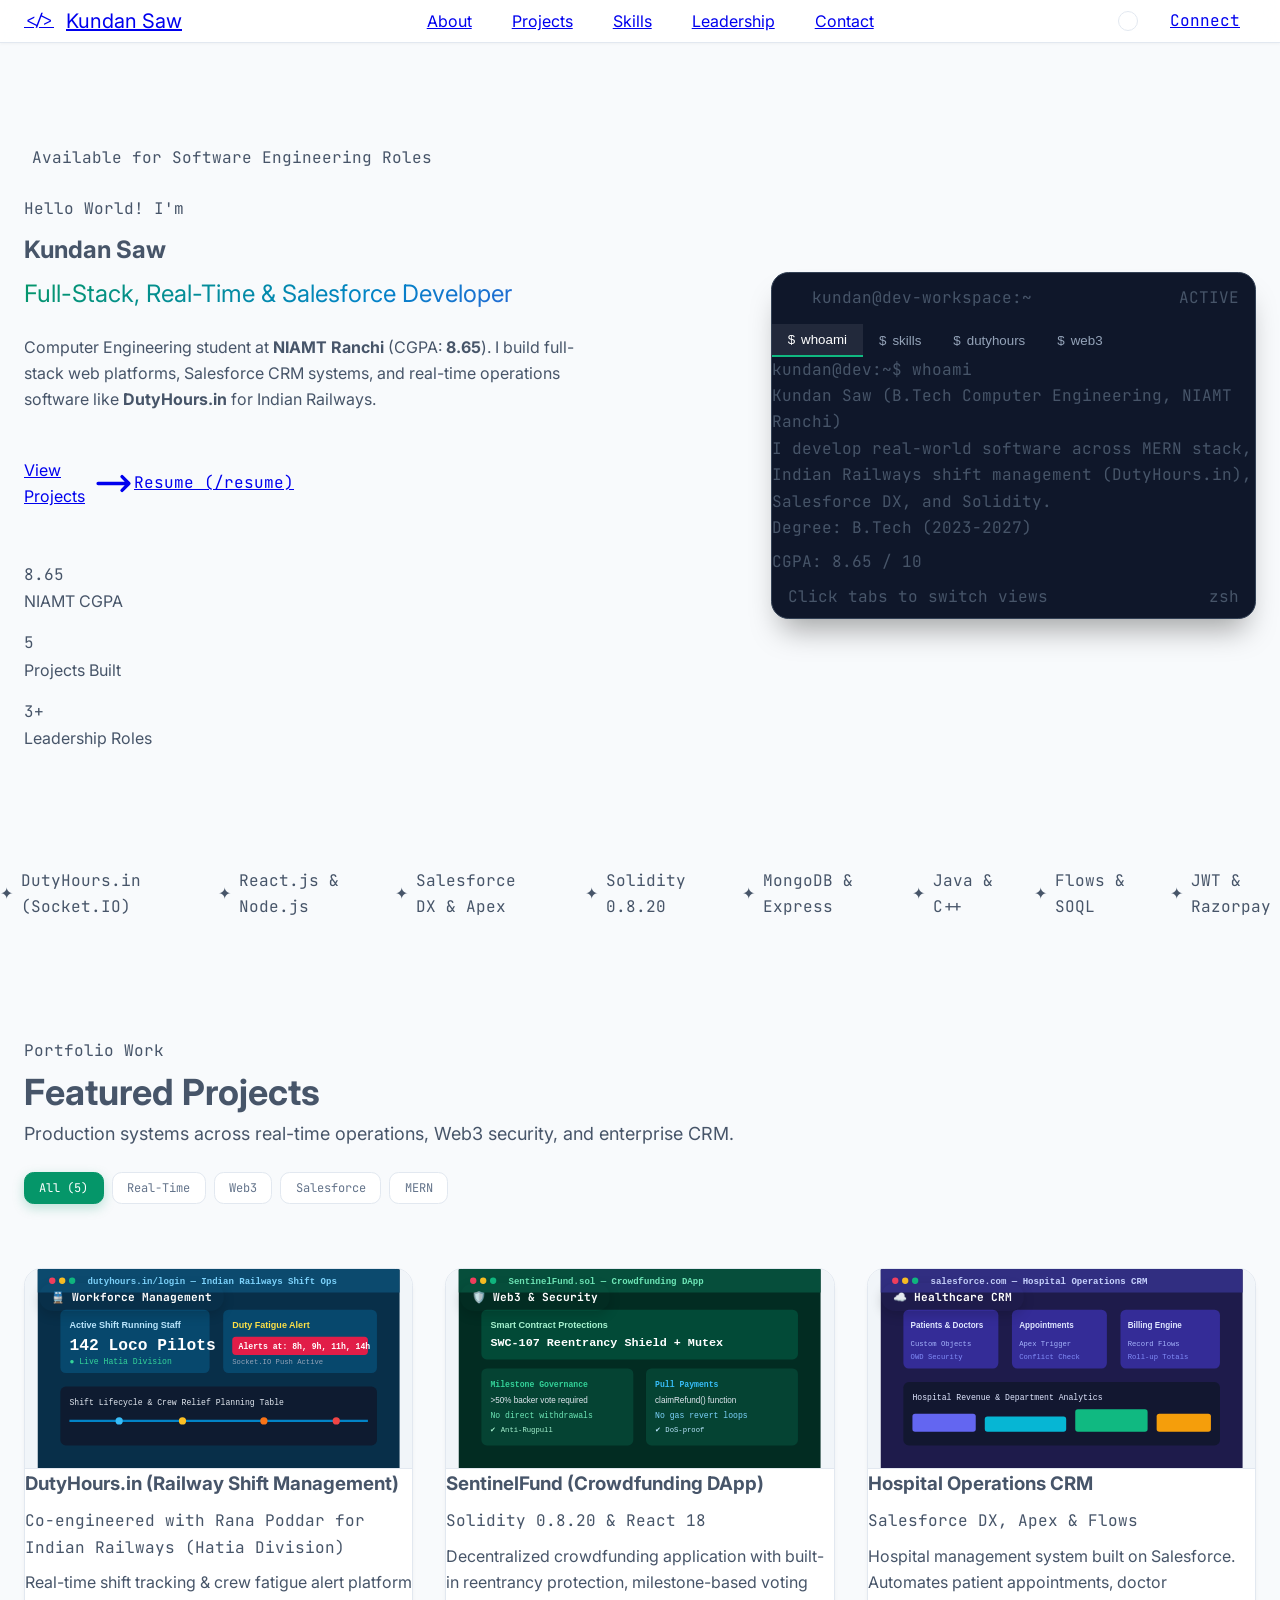
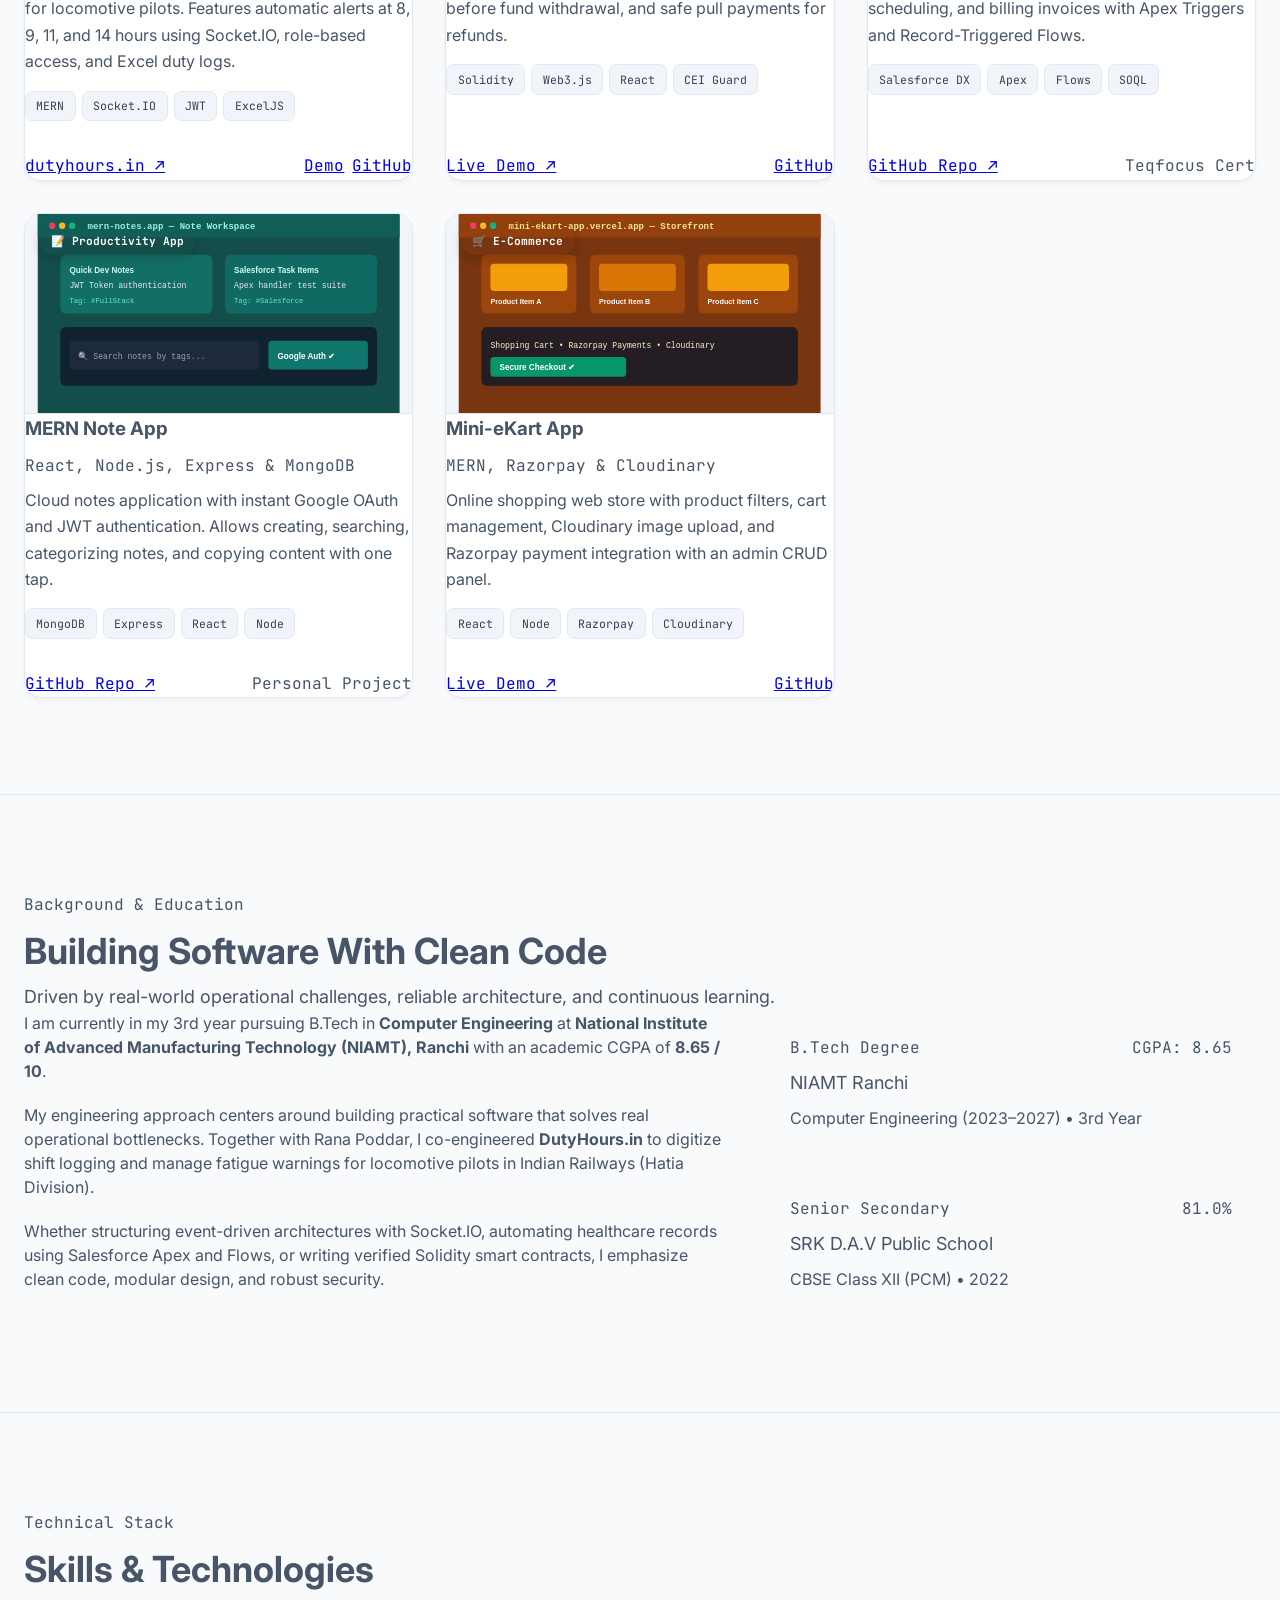
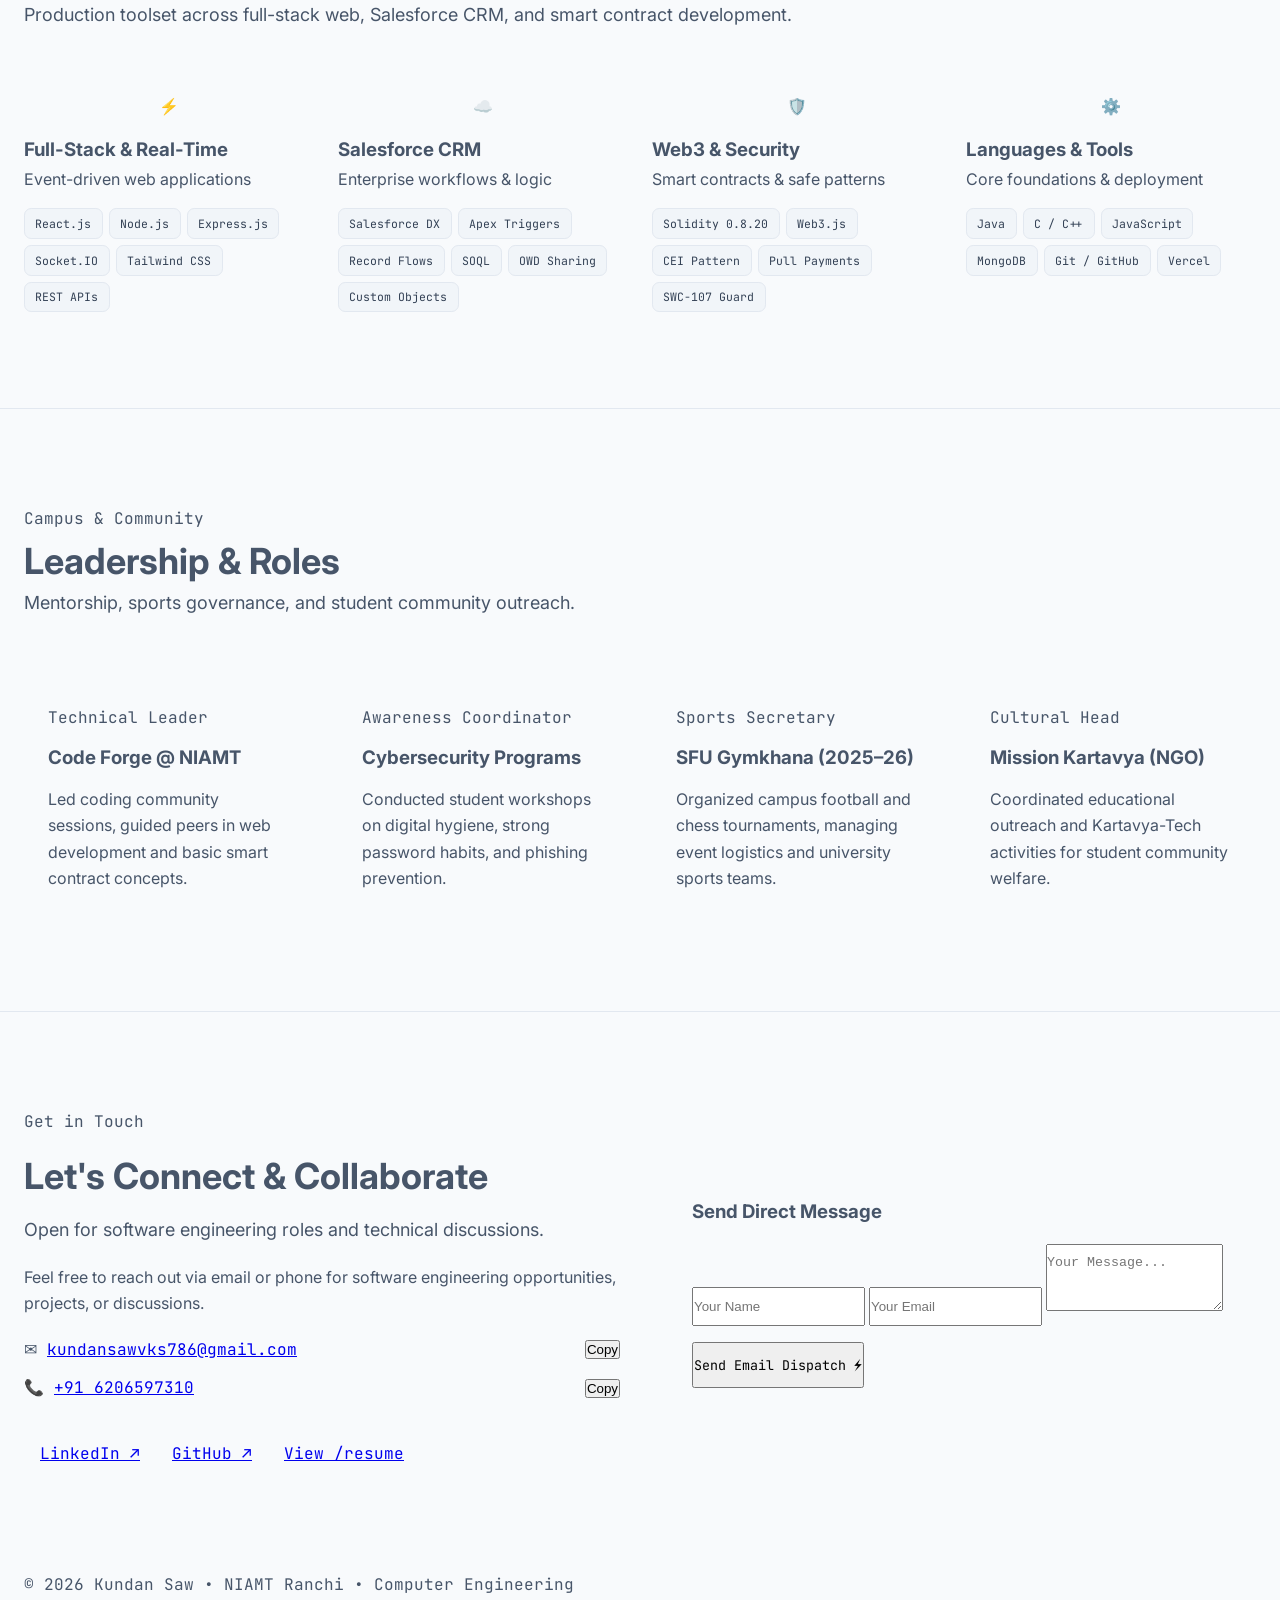
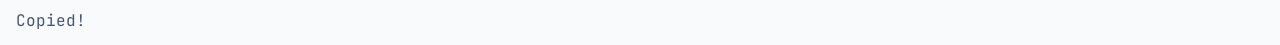
==== commit 646fd233: "Deploy Crowdfunding DApp live build and add live demo button" ====
--- a/index.html
+++ b/index.html
@@ -404,10 +404,14 @@
             </div>
 
             <div class="pt-4 border-t border-slate-100 dark:border-slate-800 flex items-center justify-between">
-              <a href="https://github.com/Kundan62065/crowdfunding-dapp" target="_blank" rel="noopener noreferrer" class="px-3.5 py-1.5 rounded-lg bg-emerald-600 hover:bg-emerald-700 text-white font-mono font-bold text-xs flex items-center gap-1.5 shadow-sm transition-all">
-                <span>GitHub Repo ↗</span>
+              <a href="https://kundan62065.github.io/crowdfunding-dapp/" target="_blank" rel="noopener noreferrer" class="px-3.5 py-1.5 rounded-lg bg-emerald-600 hover:bg-emerald-700 text-white font-mono font-bold text-xs flex items-center gap-1.5 shadow-sm transition-all">
+                <span>Live Demo ↗</span>
               </a>
-              <span class="text-slate-400 font-mono text-[11px]">Audit Tested</span>
+              <div class="flex items-center gap-2">
+                <a href="https://github.com/Kundan62065/crowdfunding-dapp" target="_blank" rel="noopener noreferrer" class="px-2.5 py-1 rounded-md border border-slate-200 dark:border-slate-700 text-slate-700 dark:text-slate-300 font-mono text-[11px] hover:text-black dark:hover:text-white">
+                  GitHub
+                </a>
+              </div>
             </div>
 
           </div>
